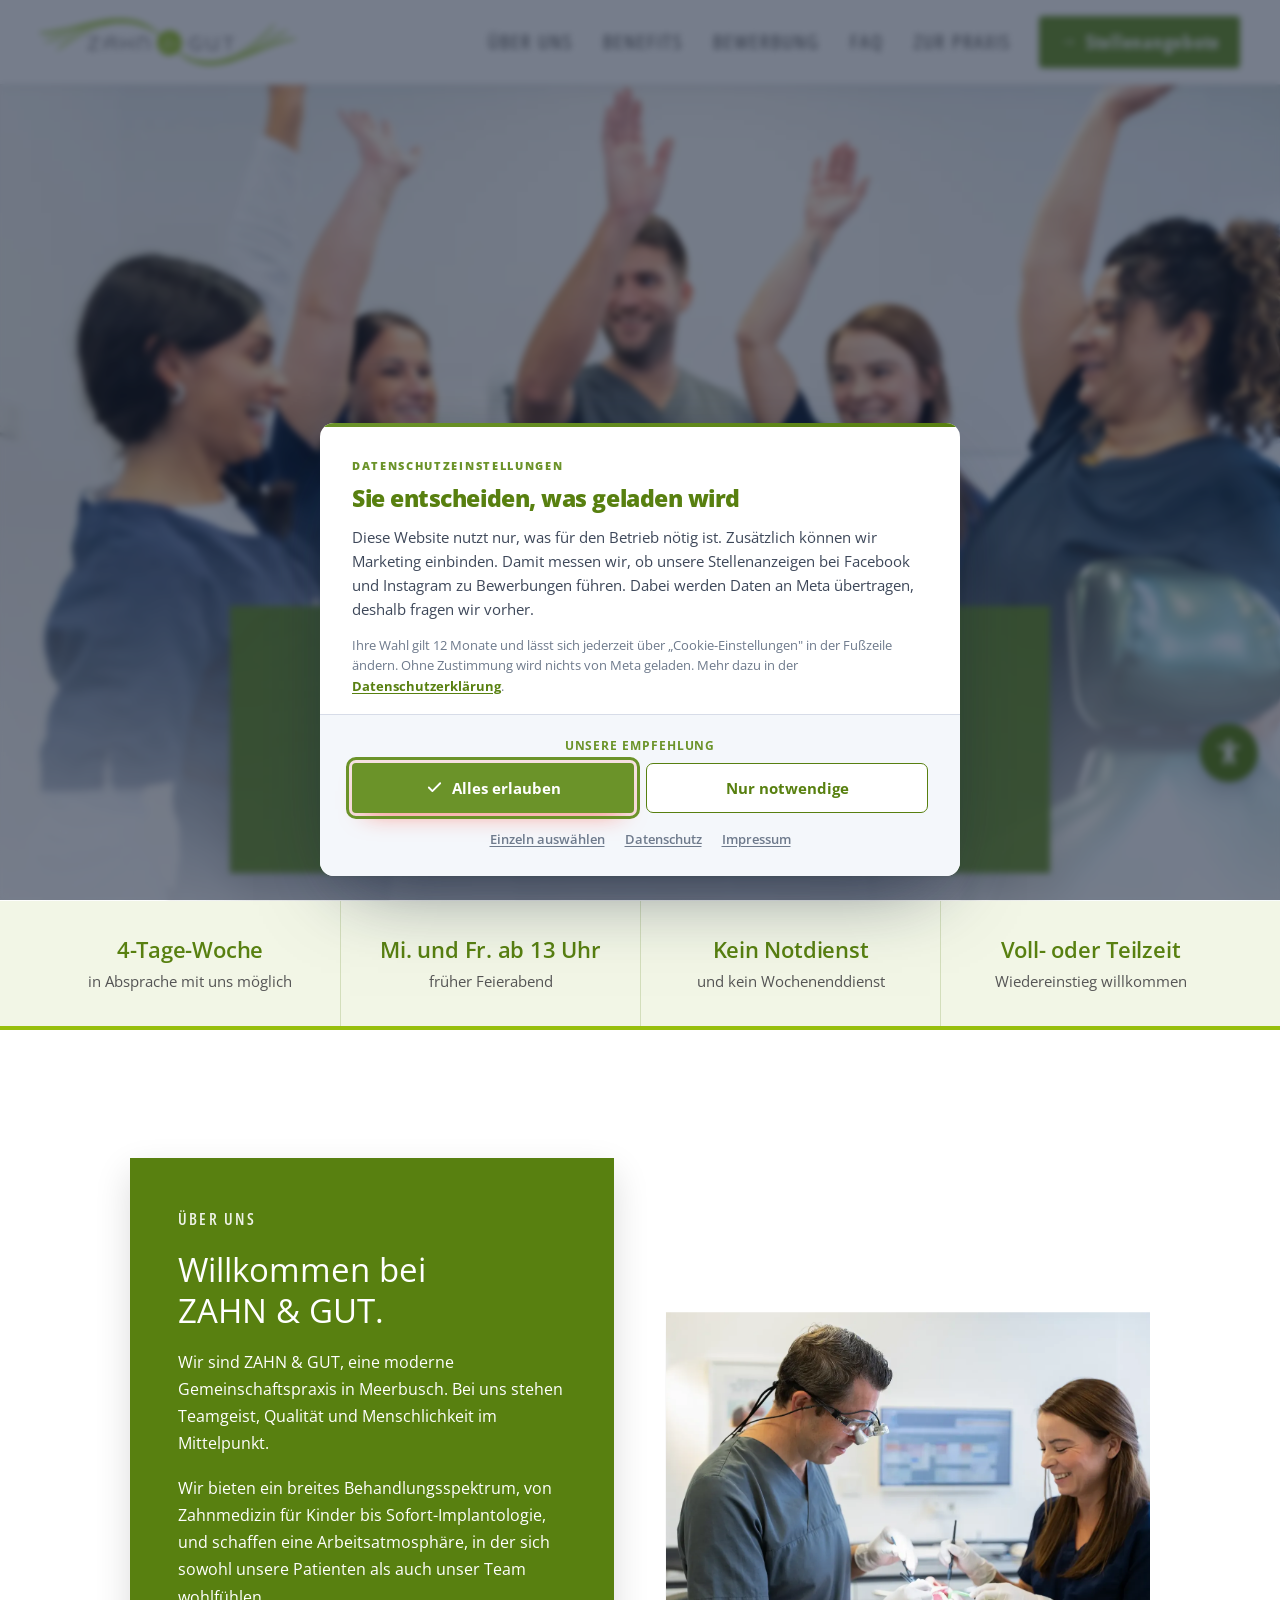
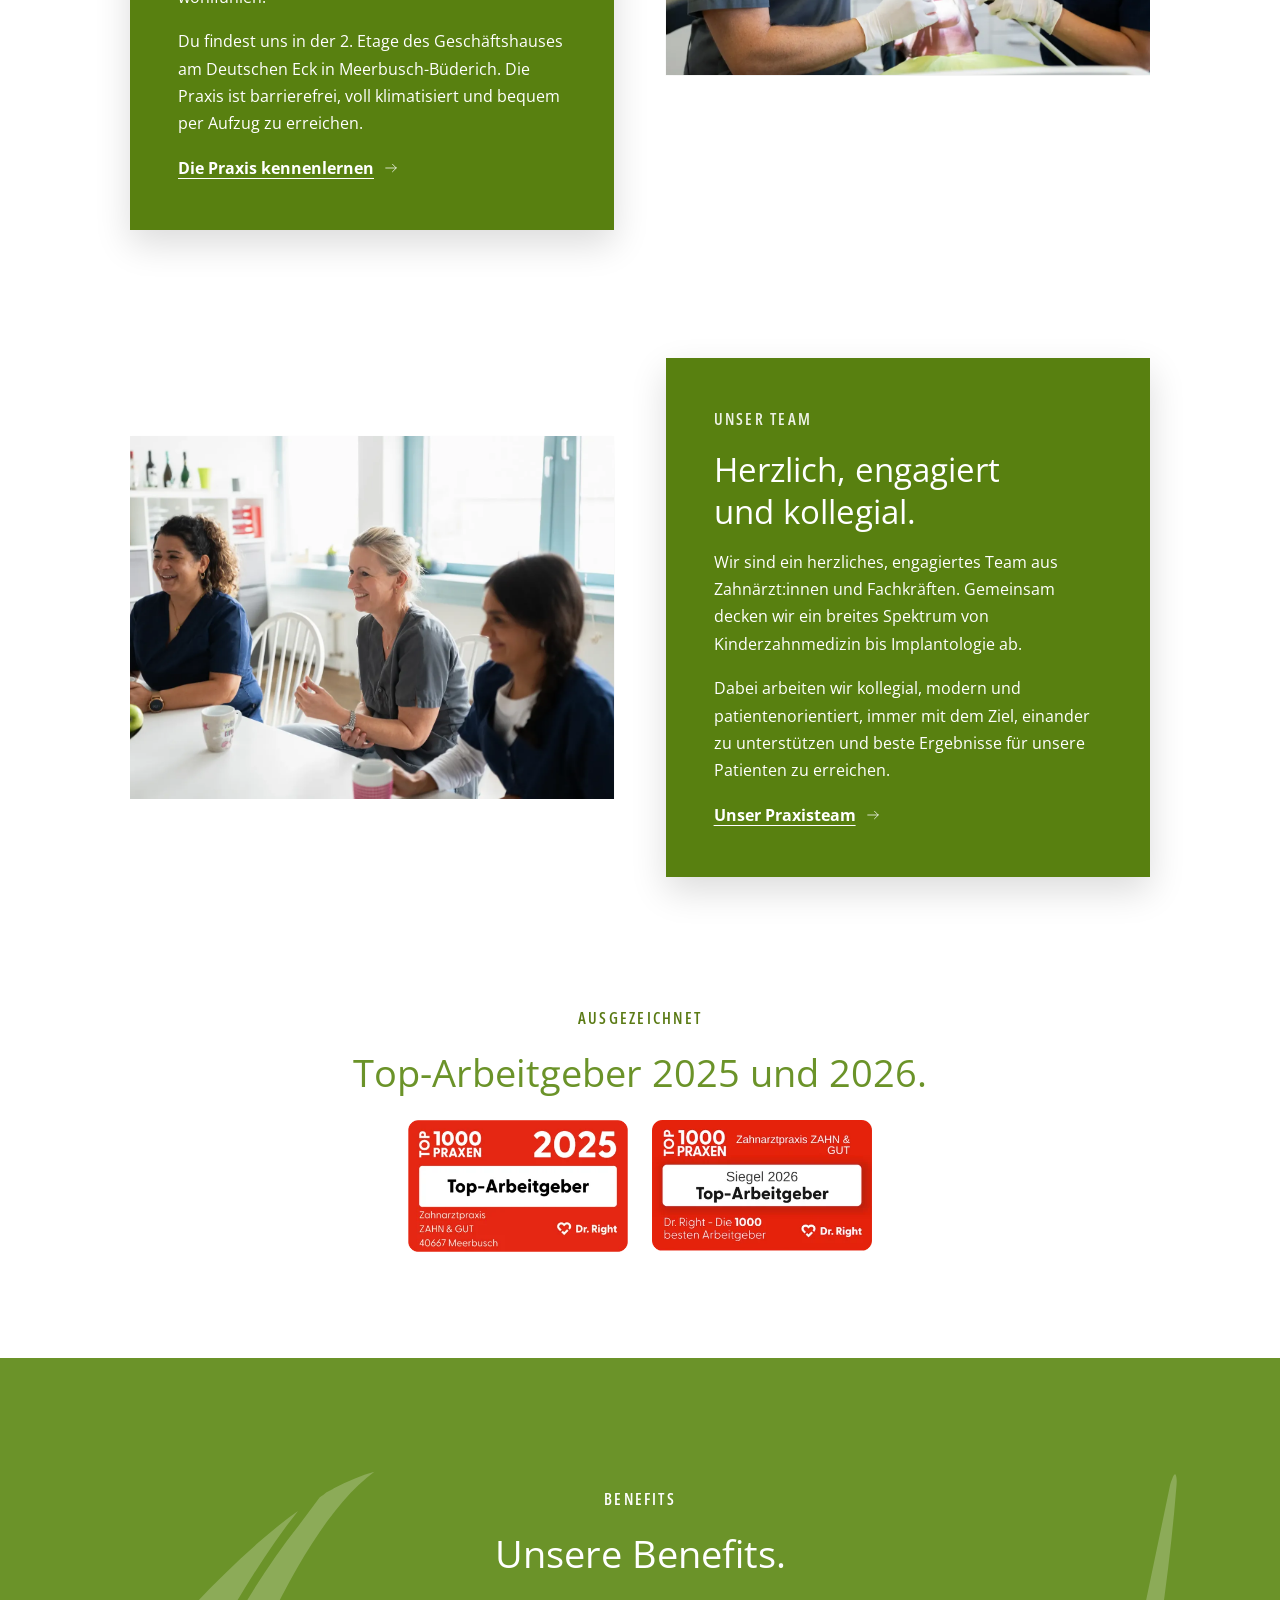
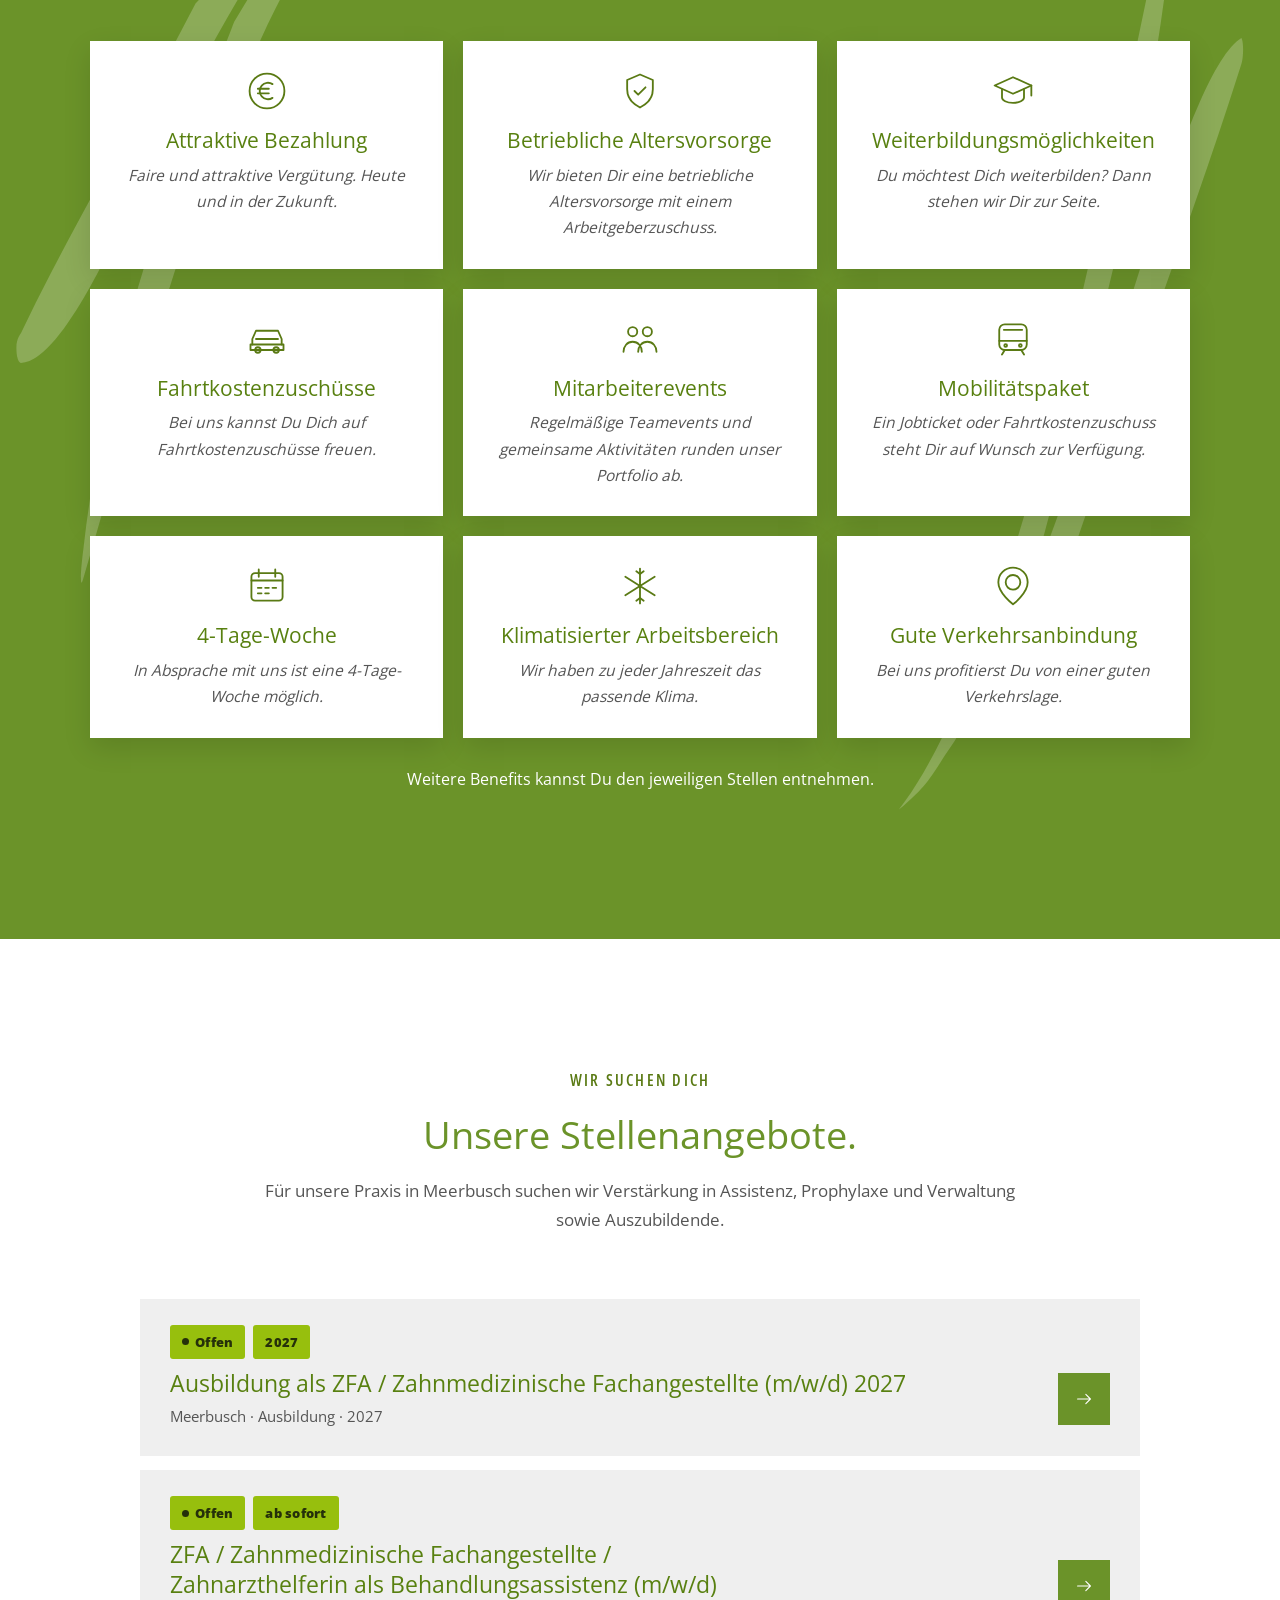
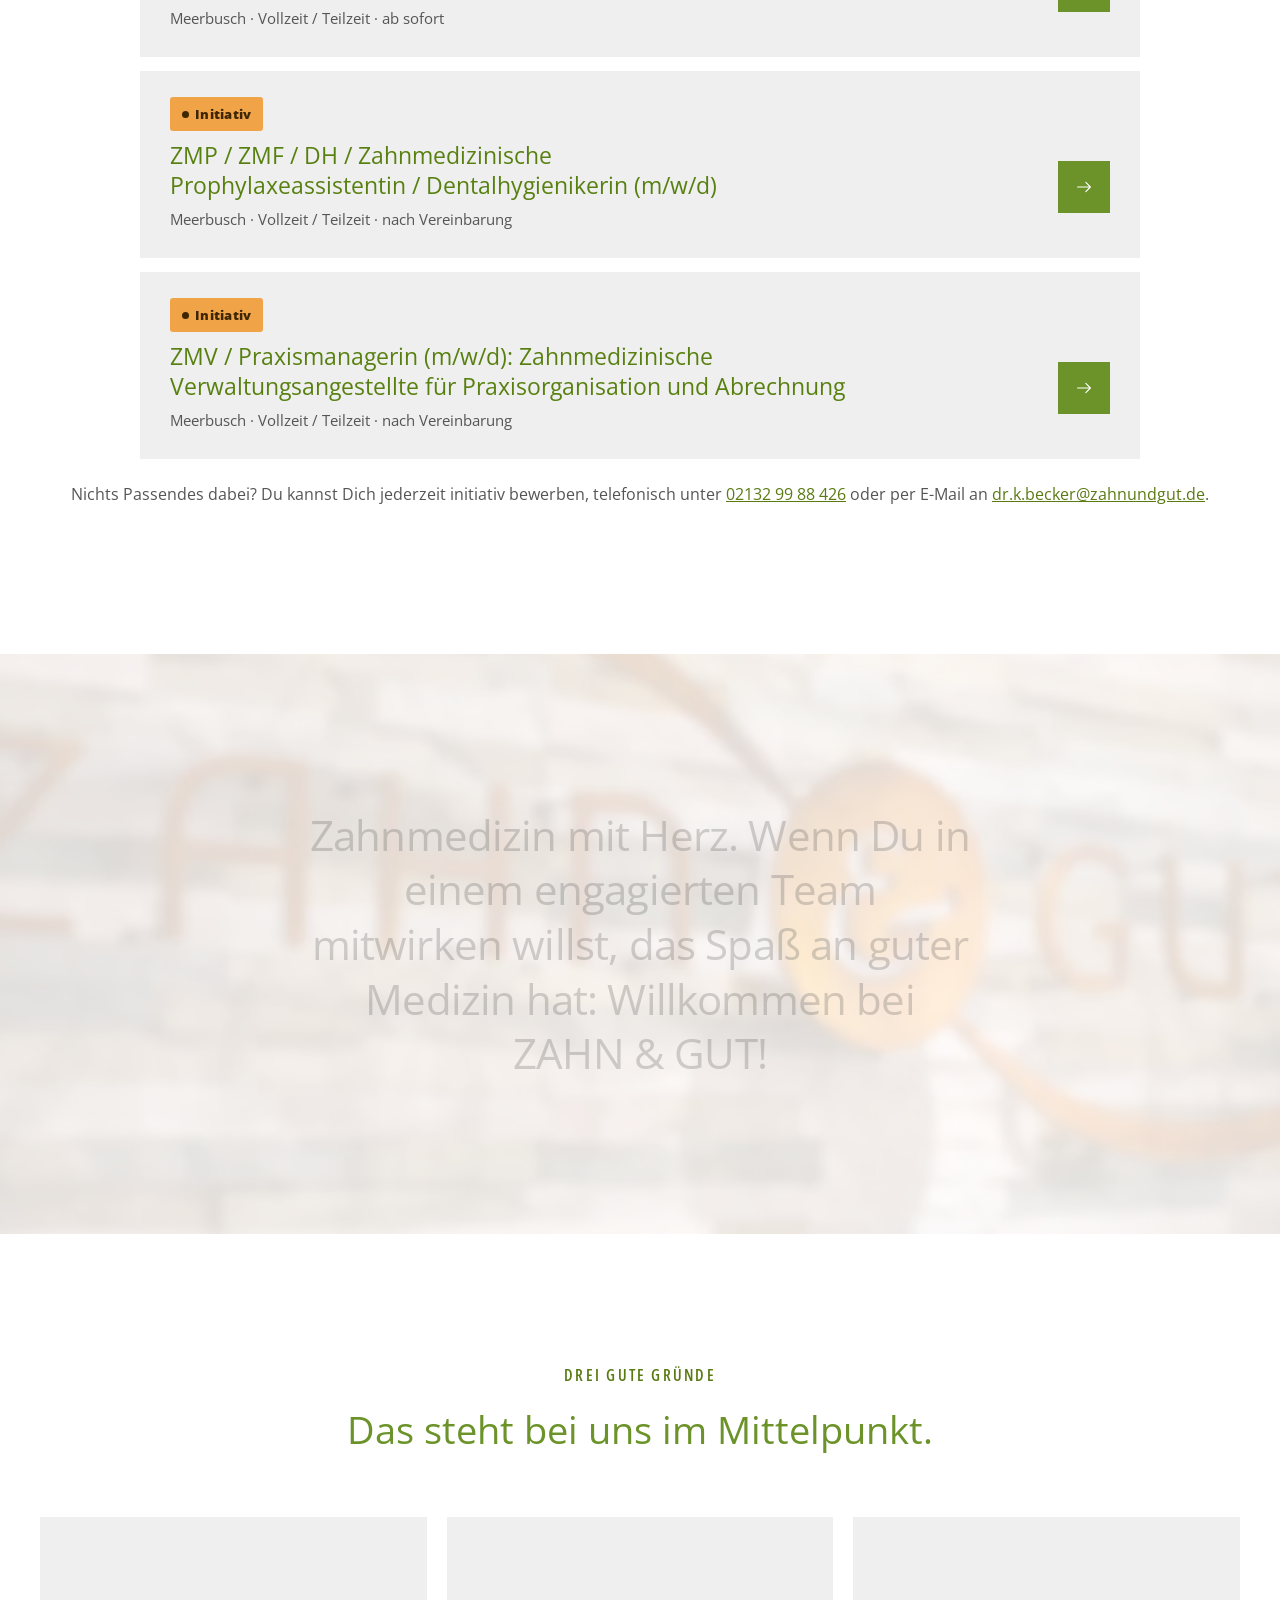
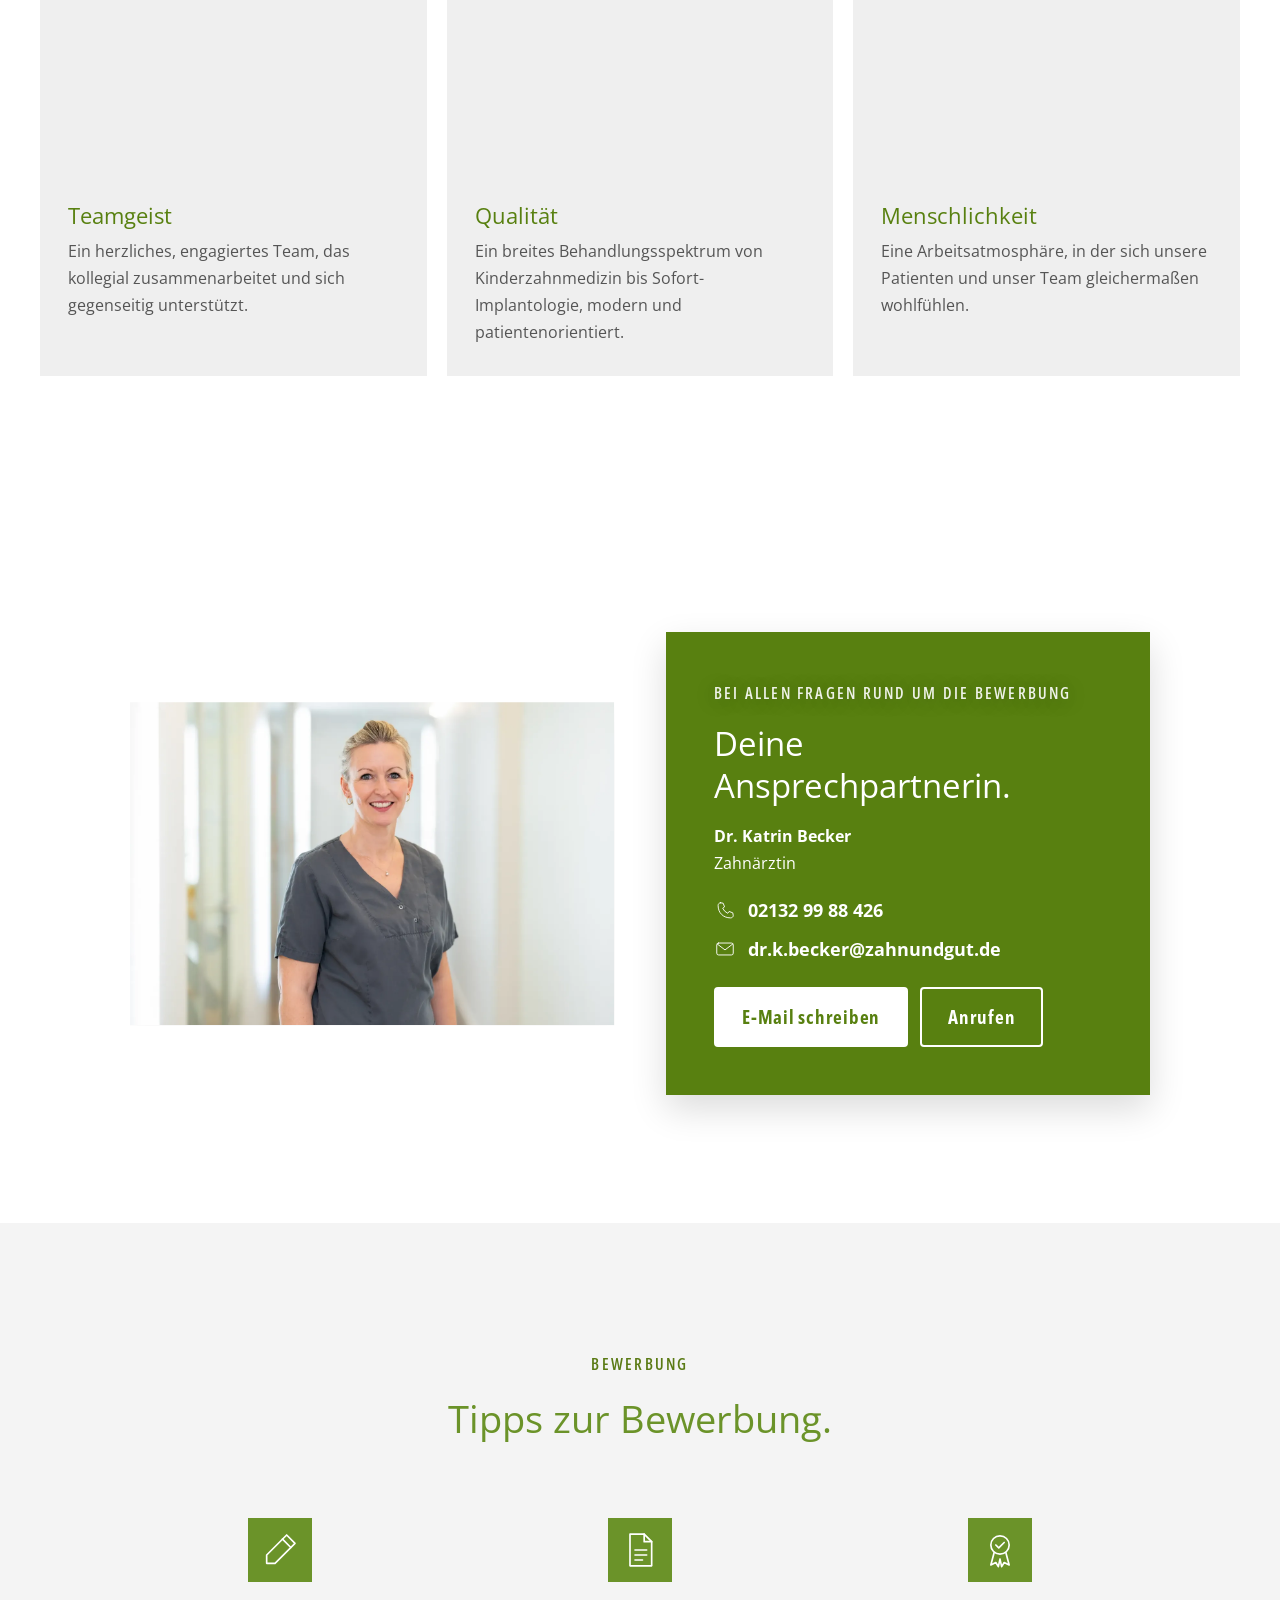
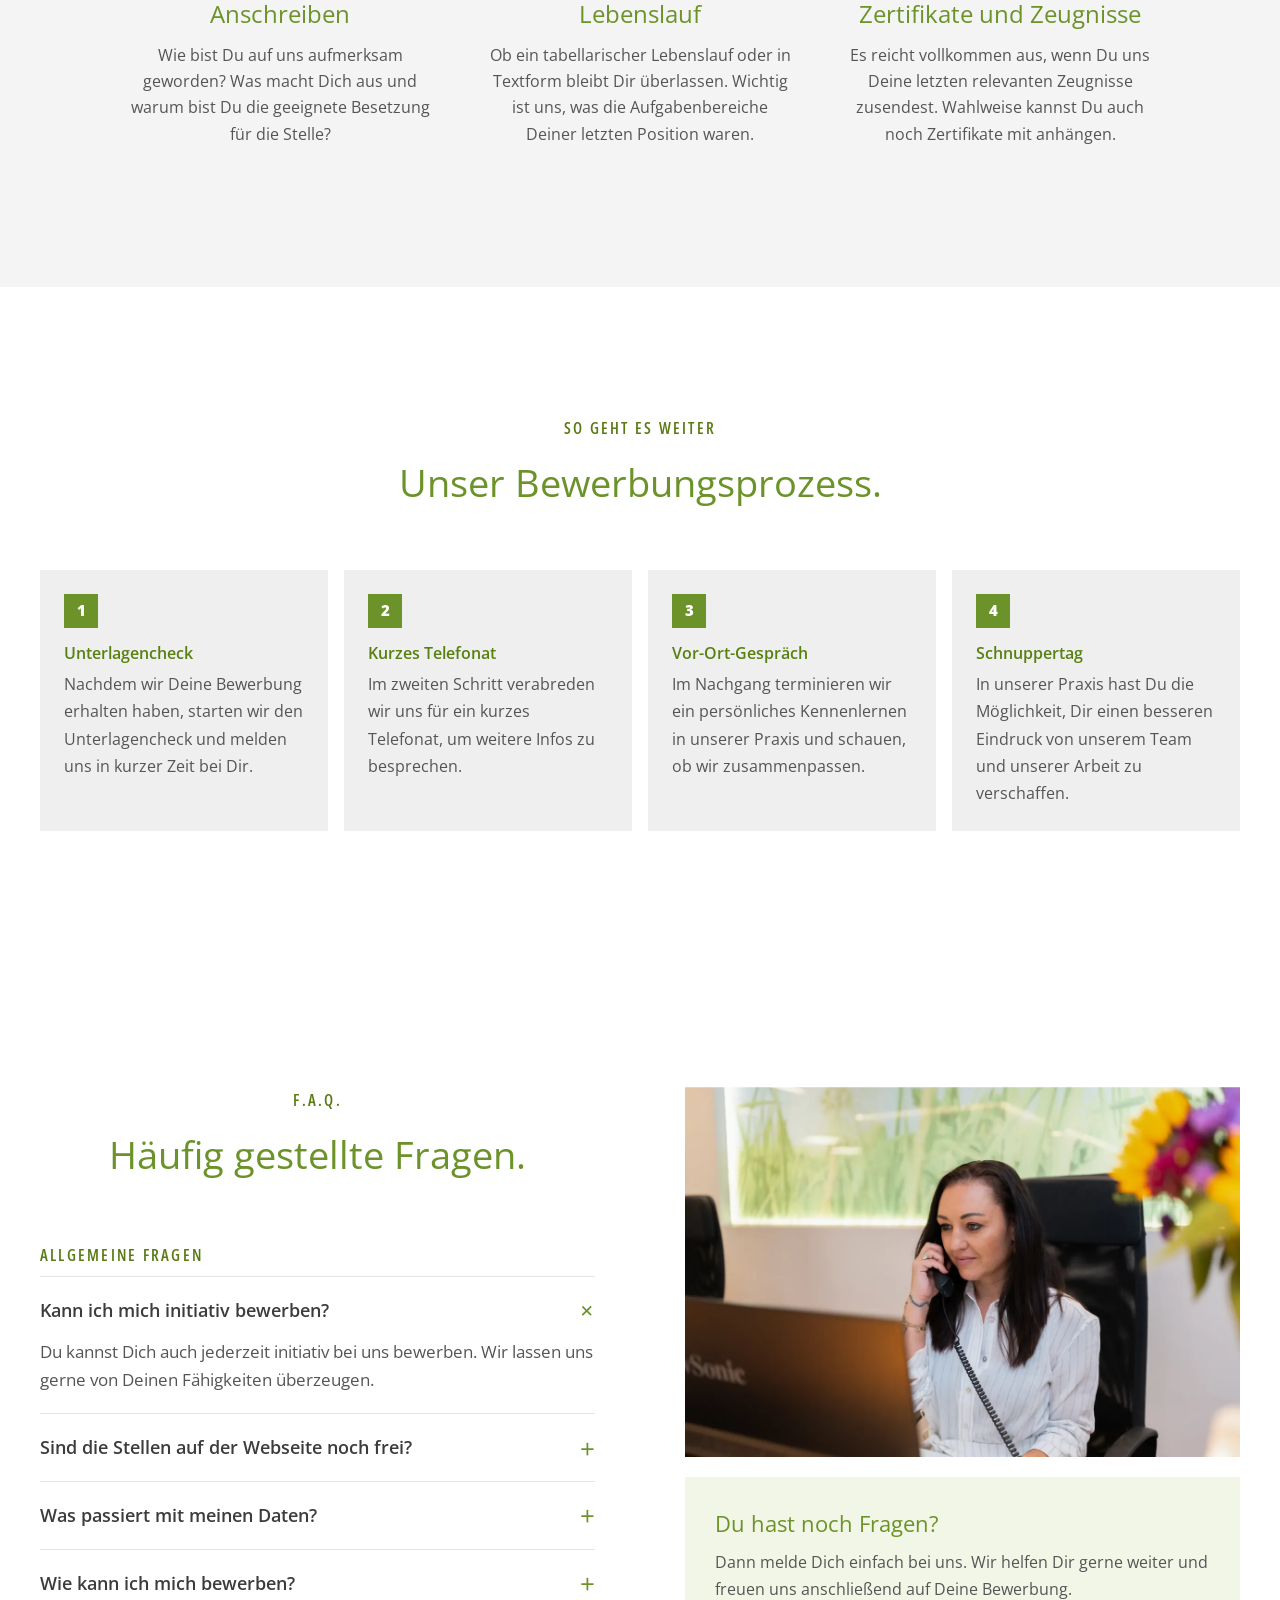
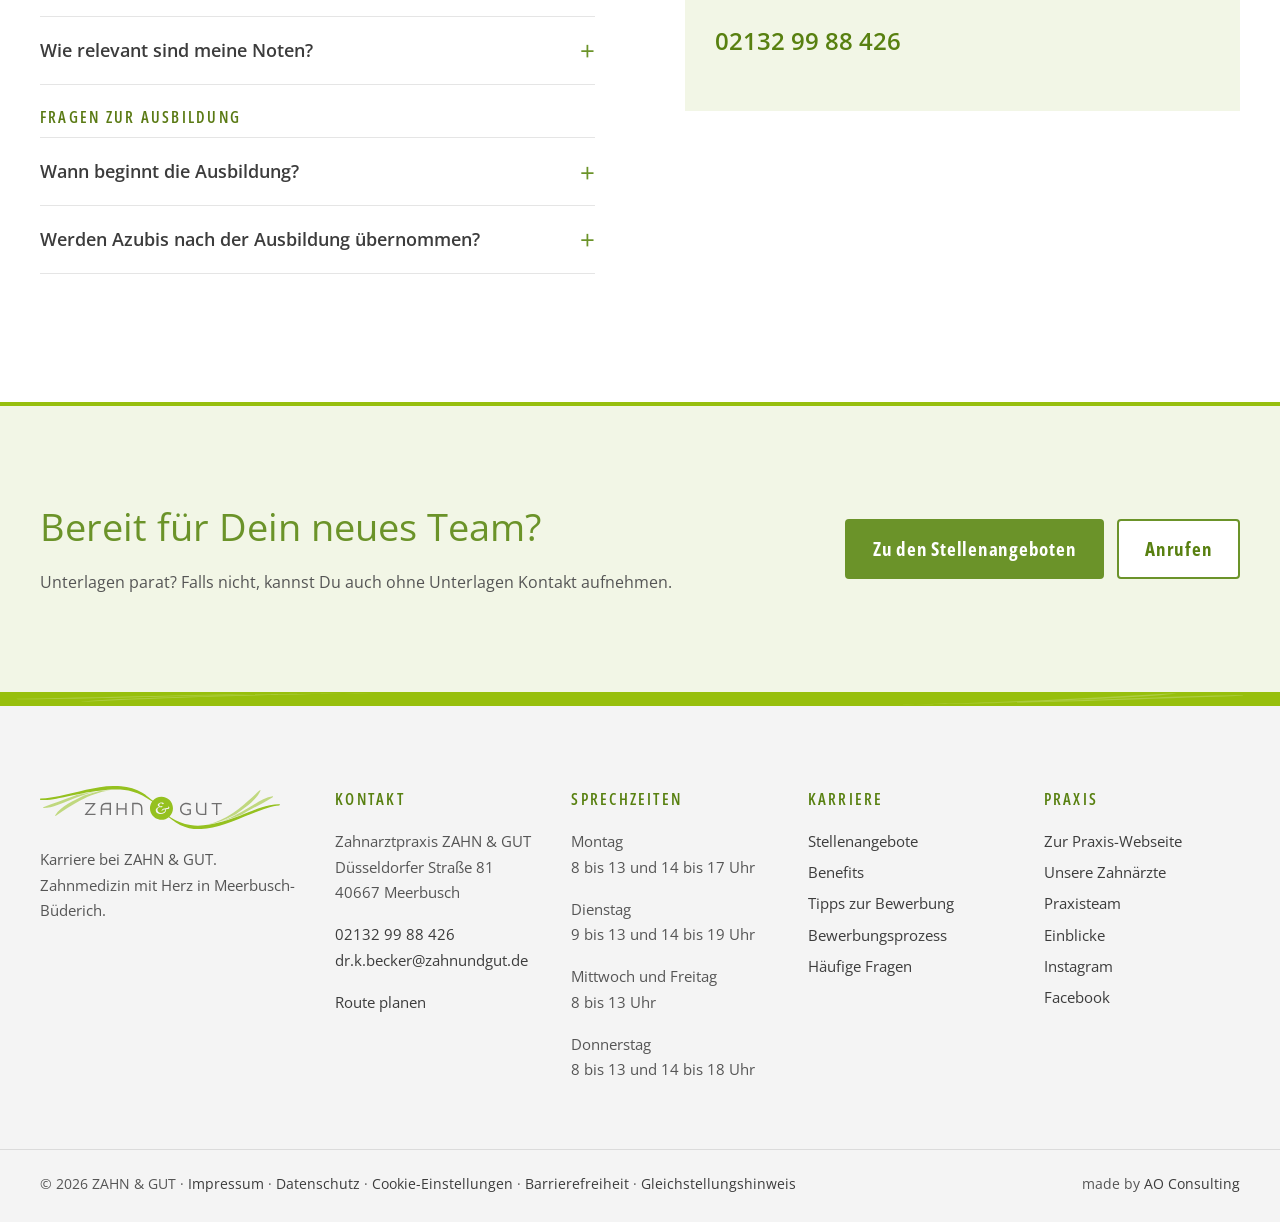
==== website/index.html @ a2c80bc1 "Gestaltung näher an die CI: Mischung aus alter Karriereseite und zahnundgut.de Auf Wunsch von Awan (" ====
<!doctype html>
<html lang="de">
<head>
<meta charset="utf-8">
<meta name="viewport" content="width=device-width, initial-scale=1">
<title>ZFA, ZMP, ZMF, DH &amp; Azubi Jobs in Meerbusch | ZAHN &amp; GUT</title>
<meta name="description" content="Karriere bei ZAHN &amp; GUT in Meerbusch: Jobs für ZFA, ZMP, ZMF, DH, ZMV und Ausbildung. 4-Tage-Woche möglich, kein Notdienst, herzliches Team. Jetzt bewerben.">
<meta name="robots" content="index, follow">
<link rel="canonical" href="https://karriere-zahnundgut.de/">
<meta property="og:type" content="website">
<meta property="og:locale" content="de_DE">
<meta property="og:site_name" content="Karriere bei ZAHN &amp; GUT">
<meta property="og:title" content="ZFA, ZMP, ZMF, DH &amp; Azubi Jobs in Meerbusch | ZAHN &amp; GUT">
<meta property="og:description" content="Zahnmedizin mit Herz. Werde Teil unseres Teams in der Zahnarztpraxis ZAHN &amp; GUT in Meerbusch-Büderich.">
<meta property="og:url" content="https://karriere-zahnundgut.de/">
<meta property="og:image" content="https://karriere-zahnundgut.de/assets/img/og-bild.jpg">
<meta name="twitter:card" content="summary_large_image">
<meta name="geo.region" content="DE-NW"><meta name="geo.placename" content="Meerbusch">
<meta name="theme-color" content="#2b2f27">
<link rel="icon" href="assets/img/favicon-32.png" type="image/png" sizes="32x32">
<link rel="apple-touch-icon" href="assets/img/apple-touch-icon.png">
<link rel="preload" href="assets/fonts/open-sans-latin-wdth-normal.woff2" as="font" type="font/woff2" crossorigin>
<link rel="preload" as="image" href="assets/img/hero-team.webp" media="(min-width:761px)">
<link rel="stylesheet" href="assets/css/einwilligung.css?v=bdec8e14">
<link rel="stylesheet" href="assets/css/barrierefreiheit.css?v=439c8efa">
<link rel="stylesheet" href="assets/css/stil.css?v=6bf61de2">
<link rel="stylesheet" href="assets/css/karriere.css?v=0291d8ea">
<script type="application/ld+json">
{
  "@context": "https://schema.org",
  "@type": "Dentist",
  "@id": "https://zahnundgut.de/#praxis",
  "name": "Zahnarztpraxis ZAHN & GUT",
  "url": "https://zahnundgut.de/",
  "logo": "https://karriere-zahnundgut.de/assets/img/logo.svg",
  "image": "https://karriere-zahnundgut.de/assets/img/og-bild.jpg",
  "sameAs": ["https://www.instagram.com/zahnarztpraxis_zahnundgut", "https://www.facebook.com/zahnundgut"],
  "telephone": "+49 2132 9988426",
  "email": "hallo@zahnundgut.de",
  "address": {"@type": "PostalAddress", "streetAddress": "Düsseldorfer Straße 81", "postalCode": "40667", "addressLocality": "Meerbusch", "addressRegion": "Nordrhein-Westfalen", "addressCountry": "DE"},
  "contactPoint": {"@type": "ContactPoint", "contactType": "recruiting", "telephone": "+49 2132 9988426", "email": "dr.k.becker@zahnundgut.de", "availableLanguage": "de"}
}
</script>
<script type="application/ld+json">
{
  "@context": "https://schema.org",
  "@type": "WebSite",
  "name": "Karriere bei ZAHN & GUT",
  "url": "https://karriere-zahnundgut.de/",
  "inLanguage": "de-DE",
  "publisher": {"@id": "https://zahnundgut.de/#praxis"}
}
</script>
<script type="application/ld+json">
{
 "@context": "https://schema.org",
 "@type": "FAQPage",
 "mainEntity": [
  {"@type": "Question", "name": "Kann ich mich initiativ bewerben?", "acceptedAnswer": {"@type": "Answer", "text": "Du kannst Dich auch jederzeit initiativ bei uns bewerben. Wir lassen uns gerne von Deinen Fähigkeiten überzeugen."}},
  {"@type": "Question", "name": "Sind die Stellen auf der Webseite noch frei?", "acceptedAnswer": {"@type": "Answer", "text": "Unsere Webseite ist immer auf dem neusten Stand, daher sind alle ausgeschriebenen Stellen aktuell."}},
  {"@type": "Question", "name": "Was passiert mit meinen Daten?", "acceptedAnswer": {"@type": "Answer", "text": "Die Daten werden bei uns nur hausintern verarbeitet und nicht an Dritte weitergegeben. Gerne können wir diese auf Wunsch löschen oder für spätere Verfahren berücksichtigen."}},
  {"@type": "Question", "name": "Wie kann ich mich bewerben?", "acceptedAnswer": {"@type": "Answer", "text": "In der jeweiligen Stellenanzeige findest Du ein Bewerbungsformular. Alternativ auch via E-Mail oder über den Postweg."}},
  {"@type": "Question", "name": "Wie relevant sind meine Noten?", "acceptedAnswer": {"@type": "Answer", "text": "Grundsätzlich legen wir keinen großen Wert auf Noten, viel wichtiger ist uns die Person hinter der Bewerbung."}},
  {"@type": "Question", "name": "Wann beginnt die Ausbildung?", "acceptedAnswer": {"@type": "Answer", "text": "Der Startzeitpunkt der Ausbildung ist in der Stellenausschreibung festgehalten. Sollte er sich ändern, passen wir ihn entsprechend an."}},
  {"@type": "Question", "name": "Werden Azubis nach der Ausbildung übernommen?", "acceptedAnswer": {"@type": "Answer", "text": "Wir schätzen engagierte und motivierte Teamkollegen sehr, daher ist eine Übernahme möglich."}}
 ]
}
</script>
</head>
<body class="startseite">
<a class="skip" href="#inhalt">Zum Inhalt springen</a>

<header class="kopf">
  <div class="wrap kopf-zeile">
    <a class="logo" href="index.html" aria-label="ZAHN &amp; GUT Karriere, zur Startseite">
      <img class="logo-farbe" src="assets/img/logo.svg" alt="ZAHN &amp; GUT" width="567" height="102">
      <img class="logo-weiss" src="assets/img/logo-weiss.svg" alt="" width="567" height="102">
    </a>
    <nav class="hauptnavi" id="navi" aria-label="Hauptnavigation">
      <a href="index.html#ueber-uns">Über uns</a>
      <a href="index.html#benefits">Benefits</a>
      <a href="index.html#tipps">Bewerbung</a>
      <a href="index.html#faq">FAQ</a>
      <a href="https://zahnundgut.de/" rel="noopener" target="_blank">Zur Praxis</a>
    </nav>
    <a class="knopf knopf-klein kopf-knopf" href="index.html#stellen"><svg class="ikon-klein" viewBox="0 0 48 48" fill="none" stroke="currentColor" stroke-width="2" stroke-linecap="round" stroke-linejoin="round" aria-hidden="true"><path d="M10 24h28M28 14l10 10-10 10"/></svg><span>Stellenangebote</span></a>
    <button class="navi-schalter" aria-expanded="false" aria-controls="navi" aria-label="Menü öffnen"><span></span><span></span><span></span></button>
  </div>
</header>

<main id="inhalt">

<section class="hero hero-karriere" aria-labelledby="hero-titel">
  <div class="hero-foto">
    <picture>
      <source media="(max-width:760px)" srcset="assets/img/hero-team-mobil.webp" type="image/webp">
      <source media="(max-width:760px)" srcset="assets/img/hero-team-mobil.jpg">
      <source srcset="assets/img/hero-team.webp" type="image/webp">
      <img src="assets/img/hero-team.jpg" alt="Das Team von ZAHN &amp; GUT klatscht sich gemeinsam ab" width="1980" height="1320" fetchpriority="high">
    </picture>
  </div>
  <div class="hero-schleier"></div>
  <div class="wrap hero-inhalt">
    <div class="hero-box">
      <h1 id="hero-titel">ZFA, ZMP, ZMF, DH &amp; Zahnarzt Jobs in Meerbusch</h1>
      <p class="hero-unterzeile">Zahnmedizin mit Herz. Werde Teil unseres Teams!</p>
      <div class="knoepfe">
        <a class="knopf knopf-hell" href="#stellen">Zu den Stellenangeboten</a>
      </div>
    </div>
  </div>
</section>

<section id="auf-einen-blick" class="fakten-leiste" aria-label="Auf einen Blick">
  <div class="wrap fakten-raster">
    <div><strong>4-Tage-Woche</strong><span>in Absprache mit uns möglich</span></div>
    <div><strong>Mi. und Fr. ab 13 Uhr</strong><span>früher Feierabend</span></div>
    <div><strong>Kein Notdienst</strong><span>und kein Wochenenddienst</span></div>
    <div><strong>Voll- oder Teilzeit</strong><span>Wiedereinstieg willkommen</span></div>
  </div>
</section>

<section id="ueber-uns" class="wrap abschnitt zwei ci-paar">
  <div class="text-spalte">
    <p class="dachzeile">Über uns</p>
    <h2>Willkommen bei ZAHN &amp; GUT.</h2>
    <p>Wir sind ZAHN &amp; GUT, eine moderne Gemeinschaftspraxis in Meerbusch. Bei uns stehen Teamgeist, Qualität und Menschlichkeit im Mittelpunkt.</p>
    <p>Wir bieten ein breites Behandlungsspektrum, von Zahnmedizin für Kinder bis Sofort-Implantologie, und schaffen eine Arbeitsatmosphäre, in der sich sowohl unsere Patienten als auch unser Team wohlfühlen.</p>
    <p>Du findest uns in der 2. Etage des Geschäftshauses am Deutschen Eck in Meerbusch-Büderich. Die Praxis ist barrierefrei, voll klimatisiert und bequem per Aufzug zu erreichen.</p>
    <a class="mehr" href="https://zahnundgut.de/zahn-und-gut--praxis--zahnarztpraxis.html" rel="noopener" target="_blank">Die Praxis kennenlernen <svg class="ikon-pfeil" viewBox="0 0 48 48" fill="none" stroke="currentColor" stroke-width="2" stroke-linecap="round" stroke-linejoin="round" aria-hidden="true"><path d="M10 24h28M28 14l10 10-10 10"/></svg></a>
  </div>
  <figure class="bild-quer"><picture><source srcset="assets/img/ueber-uns.webp" type="image/webp"><img src="assets/img/ueber-uns.jpg" alt="Zahnarzt und Assistentin bei der Arbeit im Behandlungszimmer" width="1500" height="1000" loading="lazy" decoding="async"></picture></figure>
</section>

<section id="team" class="wrap abschnitt zwei umgekehrt ci-paar">
  <div class="text-spalte">
    <p class="dachzeile">Unser Team</p>
    <h2>Herzlich, engagiert und kollegial.</h2>
    <p>Wir sind ein herzliches, engagiertes Team aus Zahnärzt:innen und Fachkräften. Gemeinsam decken wir ein breites Spektrum von Kinderzahnmedizin bis Implantologie ab.</p>
    <p>Dabei arbeiten wir kollegial, modern und patientenorientiert, immer mit dem Ziel, einander zu unterstützen und beste Ergebnisse für unsere Patienten zu erreichen.</p>
    <a class="mehr" href="https://zahnundgut.de/zahn-und-gut--praxis--praxisteam.html" rel="noopener" target="_blank">Unser Praxisteam <svg class="ikon-pfeil" viewBox="0 0 48 48" fill="none" stroke="currentColor" stroke-width="2" stroke-linecap="round" stroke-linejoin="round" aria-hidden="true"><path d="M10 24h28M28 14l10 10-10 10"/></svg></a>
  </div>
  <figure class="bild-quer"><picture><source srcset="assets/img/team.webp" type="image/webp"><img src="assets/img/team.jpg" alt="Das Team sitzt im Pausenraum, unterhält sich lächelnd und trinkt Kaffee" width="1500" height="1000" loading="lazy" decoding="async"></picture></figure>
</section>

<section class="wrap siegel-band" aria-label="Auszeichnungen">
  <p class="dachzeile">Ausgezeichnet</p>
  <h2>Top-Arbeitgeber 2025 und 2026.</h2>
  <div class="siegel-reihe">
    <picture><source srcset="assets/img/siegel-top-arbeitgeber-2025.webp" type="image/webp"><img src="assets/img/siegel-top-arbeitgeber-2025.png" alt="Siegel Top 1000 Praxen 2025: Top-Arbeitgeber, Zahnarztpraxis ZAHN &amp; GUT, Dr. Right" width="400" height="240" loading="lazy"></picture>
    <picture><source srcset="assets/img/siegel-top-arbeitgeber-2026.webp" type="image/webp"><img src="assets/img/siegel-top-arbeitgeber-2026.png" alt="Siegel Top 1000 Praxen 2026: Top-Arbeitgeber, Zahnarztpraxis ZAHN &amp; GUT, Dr. Right" width="400" height="258" loading="lazy"></picture>
  </div>
</section>

<section id="benefits" class="abschnitt benefits-gruen">
  <div class="wrap">
    <div class="abschnitt-kopf">
      <p class="dachzeile">Benefits</p>
      <h2>Unsere Benefits.</h2>
    </div>
    <div class="benefits-raster">
      <div class="benefit"><img src="assets/img/icons/euro.svg" alt="" width="48" height="48" loading="lazy"><h3>Attraktive Bezahlung</h3><p>Faire und attraktive Vergütung. Heute und in der Zukunft.</p></div>
      <div class="benefit"><img src="assets/img/icons/vorsorge.svg" alt="" width="48" height="48" loading="lazy"><h3>Betriebliche Altersvorsorge</h3><p>Wir bieten Dir eine betriebliche Altersvorsorge mit einem Arbeitgeberzuschuss.</p></div>
      <div class="benefit"><img src="assets/img/icons/weiterbildung.svg" alt="" width="48" height="48" loading="lazy"><h3>Weiterbildungsmöglichkeiten</h3><p>Du möchtest Dich weiterbilden? Dann stehen wir Dir zur Seite.</p></div>
      <div class="benefit"><img src="assets/img/icons/auto.svg" alt="" width="48" height="48" loading="lazy"><h3>Fahrtkostenzuschüsse</h3><p>Bei uns kannst Du Dich auf Fahrtkostenzuschüsse freuen.</p></div>
      <div class="benefit"><img src="assets/img/icons/team.svg" alt="" width="48" height="48" loading="lazy"><h3>Mitarbeiterevents</h3><p>Regelmäßige Teamevents und gemeinsame Aktivitäten runden unser Portfolio ab.</p></div>
      <div class="benefit"><img src="assets/img/icons/bahn.svg" alt="" width="48" height="48" loading="lazy"><h3>Mobilitätspaket</h3><p>Ein Jobticket oder Fahrtkostenzuschuss steht Dir auf Wunsch zur Verfügung.</p></div>
      <div class="benefit"><img src="assets/img/icons/kalender.svg" alt="" width="48" height="48" loading="lazy"><h3>4-Tage-Woche</h3><p>In Absprache mit uns ist eine 4-Tage-Woche möglich.</p></div>
      <div class="benefit"><img src="assets/img/icons/klima.svg" alt="" width="48" height="48" loading="lazy"><h3>Klimatisierter Arbeitsbereich</h3><p>Wir haben zu jeder Jahreszeit das passende Klima.</p></div>
      <div class="benefit"><img src="assets/img/icons/lage.svg" alt="" width="48" height="48" loading="lazy"><h3>Gute Verkehrsanbindung</h3><p>Bei uns profitierst Du von einer guten Verkehrslage.</p></div>
    </div>
    <p class="benefits-fuss">Weitere Benefits kannst Du den jeweiligen Stellen entnehmen.</p>
  </div>
</section>

<section id="stellen" class="abschnitt flaeche">
  <div class="wrap">
    <div class="abschnitt-kopf">
      <p class="dachzeile">Wir suchen Dich</p>
      <h2>Unsere Stellenangebote.</h2>
      <p>Für unsere Praxis in Meerbusch suchen wir Verstärkung in Assistenz, Prophylaxe und Verwaltung sowie Auszubildende.</p>
    </div>
    <div class="stellen-liste">
<!-- STELLEN:ANFANG -->
<!-- generiert von scripts/bauen.py – Änderungen in stellen/*.json -->
<a class="stelle-zeile zustand-aktiv" href="stellen/ausbildung-zfa-meerbusch.html">
  <div class="marken"><span class="marke marke-gruen">Offen</span><span class="marke marke-gruen">2027</span></div>
  <div>
    <h3>Ausbildung als ZFA / Zahnmedizinische Fachangestellte (m/w/d) 2027</h3>
    <p class="meta">Meerbusch · Ausbildung · 2027</p>
  </div>
  <span class="pfeil" aria-hidden="true"><svg viewBox="0 0 48 48" fill="none" stroke="currentColor" stroke-width="2.4" stroke-linecap="round" stroke-linejoin="round"><path d="M10 24h28M28 14l10 10-10 10"/></svg></span>
</a>

<a class="stelle-zeile zustand-aktiv" href="stellen/zfa-behandlungsassistenz-meerbusch.html">
  <div class="marken"><span class="marke marke-gruen">Offen</span><span class="marke marke-gruen">ab sofort</span></div>
  <div>
    <h3>ZFA / Zahnmedizinische Fachangestellte / Zahnarzthelferin als Behandlungsassistenz (m/w/d)</h3>
    <p class="meta">Meerbusch · Vollzeit / Teilzeit · ab sofort</p>
  </div>
  <span class="pfeil" aria-hidden="true"><svg viewBox="0 0 48 48" fill="none" stroke="currentColor" stroke-width="2.4" stroke-linecap="round" stroke-linejoin="round"><path d="M10 24h28M28 14l10 10-10 10"/></svg></span>
</a>

<a class="stelle-zeile zustand-initiativ" href="stellen/zmp-zmf-dh-prophylaxe-meerbusch.html">
  <div class="marken"><span class="marke marke-orange">Initiativ</span></div>
  <div>
    <h3>ZMP / ZMF / DH / Zahnmedizinische Prophylaxeassistentin / Dentalhygienikerin (m/w/d)</h3>
    <p class="meta">Meerbusch · Vollzeit / Teilzeit · nach Vereinbarung</p>
  </div>
  <span class="pfeil" aria-hidden="true"><svg viewBox="0 0 48 48" fill="none" stroke="currentColor" stroke-width="2.4" stroke-linecap="round" stroke-linejoin="round"><path d="M10 24h28M28 14l10 10-10 10"/></svg></span>
</a>

<a class="stelle-zeile zustand-initiativ" href="stellen/zmv-praxismanagerin-meerbusch.html">
  <div class="marken"><span class="marke marke-orange">Initiativ</span></div>
  <div>
    <h3>ZMV / Praxismanagerin (m/w/d): Zahnmedizinische Verwaltungsangestellte für Praxisorganisation und Abrechnung</h3>
    <p class="meta">Meerbusch · Vollzeit / Teilzeit · nach Vereinbarung</p>
  </div>
  <span class="pfeil" aria-hidden="true"><svg viewBox="0 0 48 48" fill="none" stroke="currentColor" stroke-width="2.4" stroke-linecap="round" stroke-linejoin="round"><path d="M10 24h28M28 14l10 10-10 10"/></svg></span>
</a>

<script type="application/ld+json">{"@context": "https://schema.org", "@type": "ItemList", "itemListElement": [{"@type": "ListItem", "position": 1, "url": "https://karriere-zahnundgut.de/stellen/ausbildung-zfa-meerbusch.html"}, {"@type": "ListItem", "position": 2, "url": "https://karriere-zahnundgut.de/stellen/zfa-behandlungsassistenz-meerbusch.html"}, {"@type": "ListItem", "position": 3, "url": "https://karriere-zahnundgut.de/stellen/zmp-zmf-dh-prophylaxe-meerbusch.html"}, {"@type": "ListItem", "position": 4, "url": "https://karriere-zahnundgut.de/stellen/zmv-praxismanagerin-meerbusch.html"}]}</script>
<!-- STELLEN:ENDE -->
    </div>
    <p class="stellen-hinweis">Nichts Passendes dabei? Du kannst Dich jederzeit initiativ bewerben, telefonisch unter <a href="tel:+4921329988426">02132 99 88 426</a> oder per E-Mail an <a href="mailto:dr.k.becker@zahnundgut.de">dr.k.becker@zahnundgut.de</a>.</p>
  </div>
</section>

<section class="aussage aussage-bild" aria-label="Unser Leitsatz">
  <div class="aussage-hg" data-parallax><picture><source srcset="assets/img/wand-logo.webp" type="image/webp"><img src="assets/img/wand-logo.jpg" alt="" width="1024" height="768" loading="lazy" decoding="async"></picture></div>
  <div class="wrap"><p class="aussage-text" data-woerter>Zahnmedizin mit Herz. Wenn Du in einem engagierten Team mitwirken willst, das Spaß an guter Medizin hat: Willkommen bei ZAHN&nbsp;&amp;&nbsp;GUT!</p></div>
</section>

<section id="gruende" class="wrap abschnitt">
  <div class="abschnitt-kopf">
    <p class="dachzeile">Drei gute Gründe</p>
    <h2>Das steht bei uns im Mittelpunkt.</h2>
  </div>
  <div class="gruende-raster">
    <article class="grund"><picture><source srcset="assets/img/gruende-teamgeist.webp" type="image/webp"><img src="assets/img/gruende-teamgeist.jpg" alt="Zwei Kolleginnen klatschen sich im Behandlungszimmer ab" width="1200" height="800" loading="lazy" decoding="async"></picture><div class="grund-text"><h3>Teamgeist</h3><p>Ein herzliches, engagiertes Team, das kollegial zusammenarbeitet und sich gegenseitig unterstützt.</p></div></article>
    <article class="grund"><picture><source srcset="assets/img/gruende-qualitaet.webp" type="image/webp"><img src="assets/img/gruende-qualitaet.jpg" alt="Eine behandschuhte Hand greift nach einem zahnärztlichen Instrument" width="1200" height="800" loading="lazy" decoding="async"></picture><div class="grund-text"><h3>Qualität</h3><p>Ein breites Behandlungsspektrum von Kinderzahnmedizin bis Sofort-Implantologie, modern und patientenorientiert.</p></div></article>
    <article class="grund"><picture><source srcset="assets/img/gruende-menschlichkeit.webp" type="image/webp"><img src="assets/img/gruende-menschlichkeit.jpg" alt="Zahnarzt überreicht einer Kollegin einen Blumenstrauß, beide lächeln" width="1200" height="800" loading="lazy" decoding="async"></picture><div class="grund-text"><h3>Menschlichkeit</h3><p>Eine Arbeitsatmosphäre, in der sich unsere Patienten und unser Team gleichermaßen wohlfühlen.</p></div></article>
  </div>
</section>

<section id="kontakt" class="abschnitt">
  <div class="wrap zwei ci-paar ansprech-paar">
    <figure class="bild-quer"><picture><source srcset="assets/img/ansprechpartner-quer.webp" type="image/webp"><img src="assets/img/ansprechpartner-quer.jpg" alt="Dr. Katrin Becker, Zahnärztin bei ZAHN &amp; GUT" width="1500" height="1000" loading="lazy" decoding="async"></picture></figure>
    <div class="text-spalte">
      <p class="dachzeile dachzeile-hell">Bei allen Fragen rund um die Bewerbung</p>
      <h2>Deine Ansprechpartnerin.</h2>
      <p><strong>Dr. Katrin Becker</strong><br>Zahnärztin</p>
      <ul class="kontakt-zeilen">
        <li><svg class="ikon-klein" viewBox="0 0 48 48" fill="none" stroke="currentColor" stroke-width="2" stroke-linecap="round" stroke-linejoin="round" aria-hidden="true"><path d="M14 6l6 1 3 8-4 3a22 22 0 0 0 11 11l3-4 8 3 1 6c0 3-3 5-6 5C20 39 9 28 9 12c0-3 2-6 5-6z"/></svg><a href="tel:+4921329988426">02132 99 88 426</a></li>
        <li><svg class="ikon-klein" viewBox="0 0 48 48" fill="none" stroke="currentColor" stroke-width="2" stroke-linecap="round" stroke-linejoin="round" aria-hidden="true"><rect x="6" y="11" width="36" height="26" rx="4"/><path d="M7 13l17 13 17-13"/></svg><a href="mailto:dr.k.becker@zahnundgut.de">dr.k.becker@zahnundgut.de</a></li>
      </ul>
      <div class="knoepfe">
        <a class="knopf knopf-hell" href="mailto:dr.k.becker@zahnundgut.de?subject=Bewerbung">E-Mail schreiben</a>
        <a class="knopf knopf-rand-hell" href="tel:+4921329988426">Anrufen</a>
      </div>
    </div>
  </div>
</section>

<section id="tipps" class="wrap abschnitt">
  <div class="abschnitt-kopf">
    <p class="dachzeile">Bewerbung</p>
    <h2>Tipps zur Bewerbung.</h2>
  </div>
  <div class="tipps-raster tipps-drei">
    <div class="kachel"><img src="assets/img/icons/stift-weiss.svg" alt="" width="48" height="48" loading="lazy"><h3>Anschreiben</h3><p>Wie bist Du auf uns aufmerksam geworden? Was macht Dich aus und warum bist Du die geeignete Besetzung für die Stelle?</p></div>
    <div class="kachel"><img src="assets/img/icons/dokument-weiss.svg" alt="" width="48" height="48" loading="lazy"><h3>Lebenslauf</h3><p>Ob ein tabellarischer Lebenslauf oder in Textform bleibt Dir überlassen. Wichtig ist uns, was die Aufgabenbereiche Deiner letzten Position waren.</p></div>
    <div class="kachel"><img src="assets/img/icons/zeugnis-weiss.svg" alt="" width="48" height="48" loading="lazy"><h3>Zertifikate und Zeugnisse</h3><p>Es reicht vollkommen aus, wenn Du uns Deine letzten relevanten Zeugnisse zusendest. Wahlweise kannst Du auch noch Zertifikate mit anhängen.</p></div>
  </div>
</section>

<section id="prozess" class="abschnitt flaeche">
  <div class="wrap">
    <div class="abschnitt-kopf">
      <p class="dachzeile">So geht es weiter</p>
      <h2>Unser Bewerbungsprozess.</h2>
    </div>
    <ol class="ablauf ablauf-gross">
      <li><strong>Unterlagencheck</strong><span>Nachdem wir Deine Bewerbung erhalten haben, starten wir den Unterlagencheck und melden uns in kurzer Zeit bei Dir.</span></li>
      <li><strong>Kurzes Telefonat</strong><span>Im zweiten Schritt verabreden wir uns für ein kurzes Telefonat, um weitere Infos zu besprechen.</span></li>
      <li><strong>Vor-Ort-Gespräch</strong><span>Im Nachgang terminieren wir ein persönliches Kennenlernen in unserer Praxis und schauen, ob wir zusammenpassen.</span></li>
      <li><strong>Schnuppertag</strong><span>In unserer Praxis hast Du die Möglichkeit, Dir einen besseren Eindruck von unserem Team und unserer Arbeit zu verschaffen.</span></li>
    </ol>
  </div>
</section>

<section id="faq" class="wrap abschnitt zwei faq-start">
  <div>
    <div class="abschnitt-kopf">
      <p class="dachzeile">F.A.Q.</p>
      <h2>Häufig gestellte Fragen.</h2>
    </div>
    <p class="klein-titel">Allgemeine Fragen</p>
    <div class="faq-liste">
      <details open><summary>Kann ich mich initiativ bewerben?</summary><p>Du kannst Dich auch jederzeit initiativ bei uns bewerben. Wir lassen uns gerne von Deinen Fähigkeiten überzeugen.</p></details>
      <details><summary>Sind die Stellen auf der Webseite noch frei?</summary><p>Unsere Webseite ist immer auf dem neusten Stand, daher sind alle ausgeschriebenen Stellen aktuell.</p></details>
      <details><summary>Was passiert mit meinen Daten?</summary><p>Die Daten werden bei uns nur hausintern verarbeitet und nicht an Dritte weitergegeben. Gerne können wir diese auf Wunsch löschen oder für spätere Verfahren berücksichtigen.</p></details>
      <details><summary>Wie kann ich mich bewerben?</summary><p>In der jeweiligen Stellenanzeige findest Du ein Bewerbungsformular. Alternativ auch via E-Mail oder über den Postweg.</p></details>
      <details><summary>Wie relevant sind meine Noten?</summary><p>Grundsätzlich legen wir keinen großen Wert auf Noten, viel wichtiger ist uns die Person hinter der Bewerbung.</p></details>
    </div>
    <p class="klein-titel">Fragen zur Ausbildung</p>
    <div class="faq-liste">
      <details><summary>Wann beginnt die Ausbildung?</summary><p>Der Startzeitpunkt der Ausbildung ist in der Stellenausschreibung festgehalten. Sollte er sich ändern, passen wir ihn entsprechend an.</p></details>
      <details><summary>Werden Azubis nach der Ausbildung übernommen?</summary><p>Wir schätzen engagierte und motivierte Teamkollegen sehr, daher ist eine Übernahme möglich.</p></details>
    </div>
  </div>
  <aside class="faq-seite" aria-label="Kontakt">
    <figure class="bild-quer"><picture><source srcset="assets/img/faq-empfang.webp" type="image/webp"><img src="assets/img/faq-empfang.jpg" alt="Mitarbeiterin telefoniert lächelnd am Empfang" width="1200" height="800" loading="lazy" decoding="async"></picture></figure>
    <div class="kachel">
      <h3>Du hast noch Fragen?</h3>
      <p>Dann melde Dich einfach bei uns. Wir helfen Dir gerne weiter und freuen uns anschließend auf Deine Bewerbung.</p>
      <p><a class="gross-link" href="tel:+4921329988426">02132 99 88 426</a></p>
    </div>
  </aside>
</section>

<section class="band band-hell">
  <div class="wrap band-zeile">
    <div>
      <h2>Bereit für Dein neues Team?</h2>
      <p>Unterlagen parat? Falls nicht, kannst Du auch ohne Unterlagen Kontakt aufnehmen.</p>
    </div>
    <div class="knoepfe">
      <a class="knopf" href="#stellen">Zu den Stellenangeboten</a>
      <a class="knopf knopf-rand" href="tel:+4921329988426">Anrufen</a>
    </div>
  </div>
</section>

</main>

<footer class="fuss">
  <div class="wrap fuss-raster">
    <div class="fuss-marke">
      <img src="assets/img/logo.svg" alt="ZAHN &amp; GUT" width="567" height="102" loading="lazy">
      <p>Karriere bei ZAHN &amp; GUT. Zahnmedizin mit Herz in Meerbusch-Büderich.</p>
    </div>
    <div>
      <p class="fuss-titel">Kontakt</p>
      <p>Zahnarztpraxis ZAHN&nbsp;&amp;&nbsp;GUT<br>Düsseldorfer Straße 81<br>40667 Meerbusch</p>
      <p><a href="tel:+4921329988426">02132 99 88 426</a><br><a href="mailto:dr.k.becker@zahnundgut.de">dr.k.becker@zahnundgut.de</a></p>
      <p><a href="https://www.google.com/maps/dir/?api=1&amp;destination=D%C3%BCsseldorfer%20Stra%C3%9Fe%2081%2C%2040667%20Meerbusch" rel="noopener" target="_blank">Route planen</a></p>
    </div>
    <div>
      <p class="fuss-titel">Sprechzeiten</p>
      <p>Montag<br>8 bis 13 und 14 bis 17 Uhr</p>
      <p>Dienstag<br>9 bis 13 und 14 bis 19 Uhr</p>
      <p>Mittwoch und Freitag<br>8 bis 13 Uhr</p>
      <p>Donnerstag<br>8 bis 13 und 14 bis 18 Uhr</p>
    </div>
    <div>
      <p class="fuss-titel">Karriere</p>
      <ul class="fuss-liste">
        <li><a href="index.html#stellen">Stellenangebote</a></li>
        <li><a href="index.html#benefits">Benefits</a></li>
        <li><a href="index.html#tipps">Tipps zur Bewerbung</a></li>
        <li><a href="index.html#prozess">Bewerbungsprozess</a></li>
        <li><a href="index.html#faq">Häufige Fragen</a></li>
      </ul>
    </div>
    <div>
      <p class="fuss-titel">Praxis</p>
      <ul class="fuss-liste">
        <li><a href="https://zahnundgut.de/" rel="noopener" target="_blank">Zur Praxis-Webseite</a></li>
        <li><a href="https://zahnundgut.de/zahn-und-gut--zahnaerzte--dr-katrin-becker.html" rel="noopener" target="_blank">Unsere Zahnärzte</a></li>
        <li><a href="https://zahnundgut.de/zahn-und-gut--praxis--praxisteam.html" rel="noopener" target="_blank">Praxisteam</a></li>
        <li><a href="https://zahnundgut.de/zahn-und-gut--praxis--praxiseinblicke.html" rel="noopener" target="_blank">Einblicke</a></li>
        <li><a href="https://www.instagram.com/zahnarztpraxis_zahnundgut" rel="noopener" target="_blank">Instagram</a></li>
        <li><a href="https://www.facebook.com/zahnundgut" rel="noopener" target="_blank">Facebook</a></li>
      </ul>
    </div>
  </div>
  <div class="wrap fuss-unten">
    <p>© <span data-jahr>2026</span> ZAHN &amp; GUT · <a href="rechtliches/impressum.html">Impressum</a> · <a href="rechtliches/datenschutz.html">Datenschutz</a><span data-einwilligung-huelle> · <button type="button" class="ein-ausloeser" data-einwilligung-oeffnen>Cookie-Einstellungen</button></span> · <a href="rechtliches/barrierefreiheit.html">Barrierefreiheit</a> · <a href="rechtliches/gleichstellungshinweis.html">Gleichstellungshinweis</a></p>
    <p>made by <a href="https://ao-consult.de" rel="noopener">AO Consulting</a></p>
  </div>
  <nav class="schnellleiste" aria-label="Schnellzugriff">
    <a href="tel:+4921329988426"><svg class="ikon-klein" viewBox="0 0 48 48" fill="none" stroke="currentColor" stroke-width="2" stroke-linecap="round" stroke-linejoin="round" aria-hidden="true"><path d="M14 6l6 1 3 8-4 3a22 22 0 0 0 11 11l3-4 8 3 1 6c0 3-3 5-6 5C20 39 9 28 9 12c0-3 2-6 5-6z"/></svg><span>Anrufen</span></a>
    <a href="mailto:dr.k.becker@zahnundgut.de?subject=Bewerbung"><svg class="ikon-klein" viewBox="0 0 48 48" fill="none" stroke="currentColor" stroke-width="2" stroke-linecap="round" stroke-linejoin="round" aria-hidden="true"><rect x="6" y="11" width="36" height="26" rx="4"/><path d="M7 13l17 13 17-13"/></svg><span>E-Mail</span></a>
    <a href="index.html#stellen"><svg class="ikon-klein" viewBox="0 0 48 48" fill="none" stroke="currentColor" stroke-width="2" stroke-linecap="round" stroke-linejoin="round" aria-hidden="true"><path d="M10 24h28M28 14l10 10-10 10"/></svg><span>Stellen</span></a>
  </nav>
</footer>

<script src="assets/js/konfiguration.js?v=e868f275"></script>
<script src="assets/js/ao-konfiguration.js?v=724d4877" defer></script>
<script src="assets/js/einwilligung.js?v=dd1c5f8d" defer></script>
<script src="assets/js/messung.js?v=e7f94acc" defer></script>
<script src="assets/js/barrierefreiheit.js?v=6e360ef9" defer></script>
<script src="assets/js/app.js?v=881cea18" defer></script>
<script src="assets/js/statistik.js?v=57d46b9d" defer></script>
</body>
</html>
---- website/assets/css/einwilligung.css ----
/* ============================================================================
   EINWILLIGUNGSBANNER (Cookie-Banner)
   Wiederverwendbar für alle Websites von AO Consulting.
   Zwei Dateien einbinden, sonst nichts:
     <link rel="stylesheet" href="assets/einwilligung.css">
     <script src="assets/einwilligung.js" defer></script>
   Die Oberfläche baut das Skript selbst, das HTML bleibt unberührt.

   Farben kommen aus der Seite, falls --navy und --coral definiert sind.
   Sonst greifen die Ersatzwerte hier.
   ============================================================================ */

:root{
  --ein-navy: var(--navy, #243D6F);
  --ein-navy-tief: var(--navy-deep, #1A2C4F);
  --ein-navy-tinte: var(--navy-ink, #132038);
  --ein-coral: var(--coral, #FD6E5D);
  --ein-coral-dunkel: var(--coral-dark, #E85947);
  --ein-text: #3D4759;
  --ein-grau: #6E7A8C;
  --ein-linie: rgba(36,61,111,.14);
  --ein-hell: #F4F7FB;
  --ein-radius: 14px;
}

/* ---------- Abdunklung ---------- */
.ein-hinter{
  position:fixed;inset:0;z-index:2147483100;
  background:rgba(19,32,56,.58);
  backdrop-filter:blur(3px);
  display:flex;align-items:flex-end;justify-content:center;
  padding:24px;
  /* Geschlossen ist die Abdunklung unsichtbar UND klickdurchlässig,
     sonst blockiert sie die ganze Seite. */
  opacity:0;visibility:hidden;pointer-events:none;
  transition:opacity .28s ease,visibility .28s ease;
}
.ein-hinter[data-offen="true"]{opacity:1;visibility:visible;pointer-events:auto}
/* Beim Feinjustieren steht die Karte mittig, sie ist dann höher */
.ein-hinter[data-sicht="details"]{align-items:center}

/* ---------- Karte ---------- */
.ein-karte{
  width:min(100%, 640px);max-height:calc(100vh - 48px);
  background:#fff;color:var(--ein-text);
  border-radius:var(--ein-radius);
  box-shadow:0 30px 80px -30px rgba(19,32,56,.7);
  display:flex;flex-direction:column;overflow:hidden;
  font-family:inherit;font-size:15px;line-height:1.6;
  transform:translateY(22px);transition:transform .28s cubic-bezier(.4,0,.2,1);
}
.ein-hinter[data-offen="true"] .ein-karte{transform:translateY(0)}
.ein-hinter[data-sicht="details"] .ein-karte{width:min(100%, 720px)}

/* Schmaler Farbstreifen oben in der CI */
.ein-karte::before{
  content:"";display:block;height:4px;flex:none;
  background:linear-gradient(90deg,var(--ein-coral) 0%,var(--ein-navy) 100%);
}

.ein-koerper{padding:30px 32px 4px;overflow-y:auto;flex:1 1 auto;-webkit-overflow-scrolling:touch}

.ein-kicker{
  font-size:.7rem;font-weight:800;letter-spacing:.15em;text-transform:uppercase;
  color:var(--ein-coral);display:block;margin-bottom:10px;
}
.ein-karte h2{
  margin:0 0 12px;font-size:1.42rem;font-weight:800;color:var(--ein-navy);
  letter-spacing:-.02em;line-height:1.2;
}
.ein-karte p{margin:0 0 14px}
.ein-karte a{color:var(--ein-navy);font-weight:700;text-decoration:underline;text-underline-offset:2px}
.ein-karte a:hover{color:var(--ein-coral)}
.ein-fein{font-size:.83rem;color:var(--ein-grau);line-height:1.55}

/* ---------- Knopfleiste ---------- */
.ein-fuss{
  padding:22px 32px 26px;background:var(--ein-hell);
  border-top:1px solid var(--ein-linie);flex:none;
}
.ein-knoepfe{display:grid;grid-template-columns:1fr 1fr;gap:12px}
.ein-knopf{
  display:inline-flex;align-items:center;justify-content:center;gap:9px;
  padding:15px 22px;border-radius:7px;border:1.5px solid transparent;
  font:inherit;font-weight:700;font-size:.95rem;line-height:1.2;text-align:center;
  cursor:pointer;text-decoration:none;
  transition:background .18s ease,color .18s ease,border-color .18s ease,transform .18s ease;
}
.ein-knopf:hover{transform:translateY(-2px)}
.ein-knopf:focus-visible{outline:3px solid var(--ein-navy);outline-offset:3px}
.ein-knopf svg{width:17px;height:17px;flex:none}

/* Empfehlung: gefüllt in Coral, mit Haken und Rahmenring.
   Ablehnen steht daneben, gleich groß und gleich gut erreichbar. */
.ein-knopf--alle{
  background:var(--ein-coral);color:#fff;
  box-shadow:0 12px 26px -14px rgba(253,110,93,.95), 0 0 0 4px rgba(253,110,93,.16);
}
.ein-knopf--alle:hover{background:var(--ein-coral-dunkel)}
.ein-knopf--alle:focus-visible{outline-color:var(--ein-coral)}
.ein-knopf--notwendig{background:#fff;border-color:var(--ein-navy);color:var(--ein-navy)}
.ein-knopf--notwendig:hover{background:var(--ein-navy);color:#fff}
.ein-knopf--speichern{background:var(--ein-navy);color:#fff}
.ein-knopf--speichern:hover{background:var(--ein-navy-tief)}

.ein-empfehlung{
  display:block;text-align:center;font-size:.72rem;font-weight:700;
  letter-spacing:.08em;text-transform:uppercase;color:var(--ein-coral);
  margin-bottom:7px;
}

.ein-nebenlinks{
  display:flex;flex-wrap:wrap;align-items:center;justify-content:center;
  gap:8px 20px;margin-top:16px;font-size:.82rem;
}
.ein-nebenlinks a,.ein-nebenlinks button{
  background:none;border:0;padding:0;font:inherit;font-size:.82rem;
  color:var(--ein-grau);text-decoration:underline;text-underline-offset:2px;
  cursor:pointer;font-weight:600;
}
.ein-nebenlinks a:hover,.ein-nebenlinks button:hover{color:var(--ein-navy)}
.ein-nebenlinks a:focus-visible,.ein-nebenlinks button:focus-visible{
  outline:2px solid var(--ein-navy);outline-offset:3px;border-radius:2px;
}

/* ---------- Kategorien ---------- */
.ein-liste{display:grid;gap:11px;margin:22px 0 4px}
.ein-gruppe{border:1.5px solid var(--ein-linie);border-radius:10px;overflow:hidden}
.ein-gruppe__kopf{
  display:flex;align-items:flex-start;gap:14px;padding:15px 17px;
}
.ein-gruppe__text{flex:1 1 auto;min-width:0}
.ein-gruppe__name{
  display:block;font-size:.97rem;font-weight:800;color:var(--ein-navy);
  letter-spacing:-.01em;margin-bottom:3px;
}
.ein-gruppe__kurz{display:block;font-size:.85rem;color:var(--ein-grau);line-height:1.5}

/* Schalter */
.ein-schalter{
  flex:none;width:50px;height:28px;border-radius:100px;border:0;cursor:pointer;
  background:#C7D0DE;position:relative;transition:background .2s ease;padding:0;
}
.ein-schalter::after{
  content:"";position:absolute;top:3px;left:3px;width:22px;height:22px;
  border-radius:50%;background:#fff;box-shadow:0 2px 5px rgba(19,32,56,.28);
  transition:transform .2s cubic-bezier(.4,0,.2,1);
}
.ein-schalter[aria-checked="true"]{background:var(--ein-coral)}
.ein-schalter[aria-checked="true"]::after{transform:translateX(22px)}
.ein-schalter:focus-visible{outline:3px solid var(--ein-navy);outline-offset:3px}
/* Pflichtkategorie: klar sichtbar an, aber nicht umschaltbar.
   Navy statt Coral, damit "gesperrt" und "vom Nutzer erlaubt" unterscheidbar sind. */
.ein-schalter[disabled]{background:var(--ein-navy);opacity:1;cursor:default}
.ein-schalter[disabled]::after{transform:translateX(22px)}
.ein-immer{
  display:inline-block;margin-top:6px;padding:3px 9px;border-radius:100px;
  background:rgba(36,61,111,.09);color:var(--ein-navy);
  font-size:.68rem;font-weight:800;letter-spacing:.07em;text-transform:uppercase;
}

/* Aufklappbare Dienstliste */
.ein-mehr{
  display:block;width:100%;text-align:left;background:var(--ein-hell);border:0;
  border-top:1px solid var(--ein-linie);padding:11px 17px;
  font:inherit;font-size:.8rem;font-weight:700;color:var(--ein-navy);cursor:pointer;
}
.ein-mehr:hover{background:#EAF0F8}
.ein-mehr:focus-visible{outline:3px solid var(--ein-navy);outline-offset:-3px}
.ein-mehr::after{content:" ▾";color:var(--ein-coral)}
.ein-mehr[aria-expanded="true"]::after{content:" ▴"}
.ein-dienste{padding:4px 17px 15px;background:var(--ein-hell);border-top:1px solid var(--ein-linie)}
.ein-dienst{padding:12px 0;border-bottom:1px solid var(--ein-linie)}
.ein-dienst:last-child{border-bottom:0;padding-bottom:2px}
.ein-dienst__name{font-weight:800;color:var(--ein-navy);font-size:.88rem;display:block;margin-bottom:6px}
.ein-dienst dl{margin:0;display:grid;grid-template-columns:auto 1fr;gap:3px 12px;font-size:.79rem}
.ein-dienst dt{color:var(--ein-grau);font-weight:700}
.ein-dienst dd{margin:0;color:var(--ein-text)}

/* ---------- Bestätigung nach dem Speichern ---------- */
.ein-notiz{
  display:flex;align-items:center;gap:10px;margin:0 0 14px;padding:12px 15px;
  background:var(--ein-hell);border-left:3px solid var(--ein-coral);border-radius:6px;
  font-size:.85rem;color:var(--ein-text);
}
.ein-notiz svg{width:18px;height:18px;color:var(--ein-coral);flex:none}

/* ---------- Späterer Zugang über die Fußzeile ---------- */
.ein-ausloeser{
  background:none;border:0;padding:0;margin:0;font:inherit;color:inherit;
  cursor:pointer;text-decoration:none;text-align:left;
  transition:color .2s ease;
}
.ein-ausloeser:focus-visible{outline:2px solid var(--ein-coral);outline-offset:3px;border-radius:2px}
.ein-ausloeser:hover{color:var(--ein-coral)}

/* Solange das Banner offen ist, rutscht der Barrierefreiheits-Knopf nach oben,
   damit er nicht darunter verschwindet. */
html.ein-offen .bf-knopf{transform:translateY(-96px)}

/* Platzhalter für blockierte Einbettungen (Karte, Video) */
.ein-sperre{
  display:flex;flex-direction:column;align-items:center;justify-content:center;
  gap:13px;text-align:center;padding:32px 24px;height:100%;
  background:repeating-linear-gradient(45deg,rgba(36,61,111,.045) 0 2px,transparent 2px 11px),var(--ein-hell);
}
.ein-sperre svg{width:38px;height:38px;color:var(--ein-coral)}
.ein-sperre__titel{font-weight:800;color:var(--ein-navy);font-size:1.02rem;margin:0}
.ein-sperre__text{font-size:.82rem;color:var(--ein-grau);max-width:46ch;margin:0;line-height:1.5}

@media (max-width:600px){
  .ein-hinter{padding:0;align-items:flex-end}
  .ein-karte{
    width:100%;max-height:92vh;
    border-radius:var(--ein-radius) var(--ein-radius) 0 0;
  }
  .ein-koerper{padding:24px 22px 4px}
  .ein-fuss{padding:18px 22px 22px}
  .ein-knoepfe{grid-template-columns:1fr}
  .ein-karte h2{font-size:1.24rem}
  html.ein-offen .bf-knopf{transform:none;opacity:0;pointer-events:none}
}

/* Wer im Betriebssystem weniger Bewegung wünscht, bekommt sie auch hier nicht */
@media (prefers-reduced-motion:reduce){
  .ein-hinter,.ein-karte,.ein-knopf,.ein-schalter,.ein-schalter::after{transition:none}
  .ein-knopf:hover{transform:none}
}
---- website/assets/css/barrierefreiheit.css ----
/* ============================================================================
   BARRIEREFREIHEITS-WIDGET
   Wiederverwendbar für alle Websites von AO Consulting.
   Zwei Dateien einbinden, sonst nichts:
     <link rel="stylesheet" href="assets/barrierefreiheit.css">
     <script src="assets/barrierefreiheit.js" defer></script>
   Die Bedienoberfläche baut das Skript selbst, das HTML bleibt unberührt.

   Farben werden aus der Seite übernommen, falls --navy und --coral
   definiert sind. Sonst greifen die Ersatzwerte hier.
   ============================================================================ */

:root{
  --bf-navy: var(--navy, #243D6F);
  --bf-navy-dark: var(--navy-ink, #132038);
  --bf-akzent: var(--coral, #FD6E5D);
  --bf-linie: rgba(36,61,111,.14);
  --bf-text: #3D4759;
  --bf-grau: #6E7A8C;
  --bf-hell: #F4F7FB;
  --bf-breite: 372px;
  /* Skalierung für Schrift, Zeilen und Buchstaben */
  --bf-schrift: 1;
  --bf-zeile: 1;
  --bf-buchstabe: 0em;
}

/* ---------- Auslöser ---------- */
.bf-knopf{
  position:fixed;right:22px;bottom:22px;z-index:2147483000;
  width:58px;height:58px;border-radius:50%;border:0;cursor:pointer;
  background:var(--bf-navy);color:#fff;
  display:grid;place-items:center;
  box-shadow:0 10px 30px -8px rgba(19,32,56,.55);
  transition:transform .2s ease, background .2s ease;
}
.bf-knopf:hover{transform:scale(1.07);background:var(--bf-navy-dark)}
.bf-knopf svg{width:30px;height:30px}
.bf-knopf:focus-visible{outline:3px solid var(--bf-akzent);outline-offset:3px}
html.bf-links .bf-knopf{right:auto;left:22px}

/* ---------- Panel ---------- */
.bf-panel{
  position:fixed;top:0;right:0;bottom:0;z-index:2147483001;
  width:min(var(--bf-breite), 100vw);
  background:#fff;color:var(--bf-text);
  box-shadow:-14px 0 44px -18px rgba(19,32,56,.5);
  transform:translateX(100%);transition:transform .3s cubic-bezier(.4,0,.2,1),visibility 0s .3s;
  display:flex;flex-direction:column;
  font-family:inherit;font-size:15px;line-height:1.5;
  /* Geschlossen wirklich aus dem Weg: sonst steht das Fenster rechts neben
     der Seite und erzeugt bei 390 px ein paar Pixel seitliches Scrollen. */
  visibility:hidden;
}
html.bf-links .bf-panel{right:auto;left:0;transform:translateX(-100%);
  box-shadow:14px 0 44px -18px rgba(19,32,56,.5)}
.bf-panel[data-offen="true"],
html.bf-links .bf-panel[data-offen="true"]{transform:translateX(0);visibility:visible;transition:transform .3s cubic-bezier(.4,0,.2,1),visibility 0s}
/* Die zweite Zeile ist nötig: „html.bf-links .bf-panel“ ist spezifischer und hielt das Panel auf der
   linken Seite sonst dauerhaft aus dem Bild geschoben (Fenster ließ sich links nicht öffnen). */

.bf-kopf{
  display:flex;align-items:center;justify-content:space-between;gap:12px;
  padding:18px 20px;background:var(--bf-navy);color:#fff;flex:none;
}
.bf-kopf h2{margin:0;font-size:1.02rem;font-weight:800;color:#fff;letter-spacing:-.01em}
.bf-zu{
  background:rgba(255,255,255,.14);border:0;color:#fff;cursor:pointer;
  width:34px;height:34px;border-radius:8px;display:grid;place-items:center;
}
.bf-zu:hover{background:rgba(255,255,255,.26)}
.bf-zu svg{width:17px;height:17px}

.bf-koerper{padding:20px;overflow-y:auto;flex:1 1 auto;-webkit-overflow-scrolling:touch;overscroll-behavior:contain}

.bf-gruppe{margin-bottom:26px}
.bf-gruppe > h3{
  margin:0 0 12px;font-size:.72rem;font-weight:800;letter-spacing:.13em;
  text-transform:uppercase;color:var(--bf-akzent);
}

/* Umschalter als Raster */
.bf-raster{display:grid;grid-template-columns:1fr 1fr;gap:9px}
.bf-raster--3{grid-template-columns:repeat(3,1fr)}
.bf-schalter{
  display:flex;flex-direction:column;align-items:center;gap:7px;
  padding:13px 8px;border:1.5px solid var(--bf-linie);border-radius:10px;
  background:#fff;color:var(--bf-navy);cursor:pointer;
  font:inherit;font-size:.79rem;font-weight:700;text-align:center;line-height:1.25;
  transition:border-color .18s ease,background .18s ease,color .18s ease;
}
.bf-schalter svg{width:20px;height:20px;flex:none}
.bf-schalter:hover{border-color:var(--bf-navy);background:var(--bf-hell)}
.bf-schalter[aria-pressed="true"]{background:var(--bf-navy);border-color:var(--bf-navy);color:#fff}
.bf-schalter:focus-visible{outline:3px solid var(--bf-akzent);outline-offset:2px}

/* Stufenregler */
.bf-stufe{
  display:flex;align-items:center;justify-content:space-between;gap:10px;
  border:1.5px solid var(--bf-linie);border-radius:10px;padding:9px 11px;margin-bottom:9px;
}
.bf-stufe__name{font-size:.83rem;font-weight:700;color:var(--bf-navy)}
.bf-stufe__steuer{display:flex;align-items:center;gap:7px}
.bf-stufe button{
  width:29px;height:29px;border-radius:7px;border:1.5px solid var(--bf-linie);
  background:#fff;color:var(--bf-navy);cursor:pointer;font:inherit;font-weight:800;font-size:1rem;
  display:grid;place-items:center;line-height:1;
}
.bf-stufe button:hover:not(:disabled){background:var(--bf-navy);border-color:var(--bf-navy);color:#fff}
.bf-stufe button:disabled{opacity:.35;cursor:default}
.bf-stufe button:focus-visible{outline:3px solid var(--bf-akzent);outline-offset:2px}
.bf-stufe__wert{min-width:52px;text-align:center;font-size:.82rem;font-weight:700;color:var(--bf-grau)}

.bf-fuss{
  padding:16px 20px;border-top:1px solid var(--bf-linie);background:var(--bf-hell);flex:none;
  display:grid;gap:9px;
}
.bf-reset{
  border:1.5px solid var(--bf-navy);background:#fff;color:var(--bf-navy);
  border-radius:8px;padding:11px;font:inherit;font-weight:700;font-size:.86rem;cursor:pointer;
}
.bf-reset:hover{background:var(--bf-navy);color:#fff}
.bf-reset:focus-visible{outline:3px solid var(--bf-akzent);outline-offset:2px}
.bf-hinweis{font-size:.74rem;color:var(--bf-grau);text-align:center;line-height:1.45;margin:0}

/* ============================================================================
   WIRKUNG DER EINSTELLUNGEN
   ============================================================================ */

/* Schrift, Zeilen, Buchstaben */
html.bf-schrift-aktiv{font-size:calc(100% * var(--bf-schrift))}
html.bf-zeile-aktiv body *{line-height:calc(1.6 * var(--bf-zeile)) !important}
html.bf-buchstabe-aktiv body *{letter-spacing:var(--bf-buchstabe) !important}

/* Hoher Kontrast */
html.bf-kontrast body,
html.bf-kontrast body *:not(.bf-panel):not(.bf-panel *):not(.bf-knopf):not(.bf-knopf *){
  background-color:#000 !important;color:#fff !important;border-color:#fff !important;
}
html.bf-kontrast a:not(.bf-panel *){color:#FFE94A !important;text-decoration:underline !important}
html.bf-kontrast img:not(.bf-panel *),
html.bf-kontrast picture:not(.bf-panel *){filter:contrast(1.2)}
html.bf-kontrast .btn:not(.bf-panel *){outline:2px solid #fff}

/* Invertiert
   Der Filter sitzt auf <html>, nicht auf <body>: Ein Filter auf body macht body zum Bezugsrahmen
   für alle festen Elemente (Kopf, Panel, Knopf). Dann scrollen sie mit weg und man scrollt „ins Leere“.
   Für das Wurzelelement gilt diese Regel nicht. Bilder und das Panel werden zurückgedreht. */
html.bf-invertiert{filter:invert(1) hue-rotate(180deg)}
html.bf-invertiert body img,
html.bf-invertiert body video,
html.bf-invertiert body iframe,
html.bf-invertiert .bf-panel,
html.bf-invertiert .bf-knopf{filter:invert(1) hue-rotate(180deg)}

/* Graustufen */
/* Auch hier auf <html> (siehe oben). Das Panel ist dann ebenfalls grau, es ist ohnehin fast nur Dunkelblau und Weiß. */
html.bf-graustufen{filter:grayscale(1)}

/* Links hervorheben */
html.bf-links-hervor body a:not(.bf-panel *):not(.bf-knopf){
  text-decoration:underline !important;text-underline-offset:3px;
  outline:2px solid var(--bf-akzent);outline-offset:2px;border-radius:2px;
}

/* Überschriften hervorheben */
html.bf-titel-hervor body :is(h1,h2,h3,h4,h5,h6):not(.bf-panel *){
  outline:2px dashed var(--bf-akzent);outline-offset:5px;border-radius:3px;
}

/* Legasthenie-freundlich: breitere Laufweite, klarere Formen, kein Blocksatz */
html.bf-legasthenie body *:not(.bf-panel):not(.bf-panel *){
  font-family:Verdana,Tahoma,"Trebuchet MS",sans-serif !important;
  letter-spacing:.055em !important;word-spacing:.16em !important;text-align:left !important;
}

/* Großer Cursor */
html.bf-cursor,html.bf-cursor body *{
  cursor:url("data:image/svg+xml;utf8,<svg xmlns='http://www.w3.org/2000/svg' width='42' height='42' viewBox='0 0 42 42'><path d='M6 2l26 15-11 3-4 12z' fill='%23243D6F' stroke='white' stroke-width='2.5'/></svg>") 4 2, auto !important;
}

/* Animationen anhalten */
html.bf-ruhe body *,html.bf-ruhe body *::before,html.bf-ruhe body *::after{
  animation-duration:.001ms !important;animation-iteration-count:1 !important;
  transition-duration:.001ms !important;scroll-behavior:auto !important;
}

/* Lesehilfe: Leselinie folgt dem Zeiger */
.bf-leselinie{
  position:fixed;left:0;right:0;height:58px;z-index:2147482999;pointer-events:none;
  border-top:3px solid var(--bf-akzent);border-bottom:3px solid var(--bf-akzent);
  background:rgba(253,110,93,.09);display:none;
}
html.bf-lesehilfe .bf-leselinie{display:block}

/* Lesemaske: alles außer dem Band abdunkeln */
.bf-maske{position:fixed;inset:0;z-index:2147482998;pointer-events:none;display:none}
.bf-maske div{position:absolute;left:0;right:0;background:rgba(19,32,56,.72)}
html.bf-lesemaske .bf-maske{display:block}

/* Bildschirmleser-Hinweis, nur für Screenreader sichtbar */
.bf-nur-sr{
  position:absolute;width:1px;height:1px;padding:0;margin:-1px;overflow:hidden;
  clip:rect(0 0 0 0);white-space:nowrap;border:0;
}

@media (max-width:520px){
  :root{--bf-breite:100vw}
  .bf-knopf{width:52px;height:52px;right:16px;bottom:16px}
  html.bf-links .bf-knopf{left:16px}
}

/* Wer im Betriebssystem weniger Bewegung wünscht, bekommt sie auch hier nicht */
@media (prefers-reduced-motion:reduce){
  .bf-panel{transition:none}
  .bf-knopf{transition:none}
}
---- website/assets/css/stil.css ----
/* stil.css Grundgestaltung der Karriereseite ZAHN & GUT (AO Consulting, Oktober 2026).
   Aufbau aus dem AO-Standard der Karriereseiten (messerschmidt-karriere), Farben und Schriften von zahnundgut.de:
   Open Sans für Text, Open Sans Condensed (font-stretch 75 %) für Überschriften und Menü, Logo-Grün #95c11f.
   Karriere-Eigenes und ZAHN-&-GUT-Feinschliff stehen in karriere.css. */

@font-face{font-family:"Open Sans";font-style:normal;font-weight:300 800;font-stretch:75% 100%;font-display:swap;src:url("../fonts/open-sans-latin-wdth-normal.woff2") format("woff2-variations"),url("../fonts/open-sans-latin-wdth-normal.woff2") format("woff2");unicode-range:U+0000-00FF,U+0131,U+0152-0153,U+02BB-02BC,U+02C6,U+02DA,U+02DC,U+0304,U+0308,U+0329,U+2000-206F,U+20AC,U+2122,U+2191,U+2193,U+2212,U+2215,U+FEFF,U+FFFD}
@font-face{font-family:"Open Sans";font-style:normal;font-weight:300 800;font-stretch:75% 100%;font-display:swap;src:url("../fonts/open-sans-latin-ext-wdth-normal.woff2") format("woff2-variations"),url("../fonts/open-sans-latin-ext-wdth-normal.woff2") format("woff2");unicode-range:U+0100-02BA,U+02BD-02C5,U+02C7-02CC,U+02CE-02D7,U+02DD-02FF,U+0304,U+0308,U+0329,U+1D00-1DBF,U+1E00-1E9F,U+1EF2-1EFF,U+2020,U+20A0-20AB,U+20AD-20C0,U+2113,U+2C60-2C7F,U+A720-A7FF}

:root{
  /* Namen aus dem AO-Standard beibehalten: --blau = Text-Grün, --hellblau = Logo-Grün, --nacht = Dunkelgrau */
  --blau:#5a7a14; --blau-dunkel:#46600e; --hellblau:#95c11f; --nacht:#2b2f27; --nacht-2:#373d31;
  --gruen:#97bf0d; --gruen-dunkel:#86ab0b;
  --text:#333333; --grau:#555555; --flaeche:#f4f6ef; --linie:rgba(43,47,39,.12);
  --radius:14px; --schrift:"Open Sans",system-ui,-apple-system,"Segoe UI",sans-serif;
  --schrift-schmal:"Open Sans","Open Sans Condensed","Arial Narrow",sans-serif;
}
*,*::before,*::after{box-sizing:border-box}
html{scroll-behavior:smooth;-webkit-text-size-adjust:100%}
html,body{overflow-x:clip}
[id]{scroll-margin-top:90px}
body{margin:0;font-family:var(--schrift);color:var(--text);background:#fff;font-size:17px;line-height:1.7;-webkit-font-smoothing:antialiased}
img,video{max-width:100%;display:block}
img{height:auto}
a{color:var(--blau)}
h1,h2,h3{margin:0 0 .5em;line-height:1.1;letter-spacing:-.02em;color:var(--nacht);text-wrap:balance}
h1{font-size:clamp(40px,7vw,88px);font-weight:800}
h2{font-size:clamp(30px,4vw,52px);font-weight:800}
h3{font-size:21px;font-weight:700;letter-spacing:-.01em;line-height:1.25}
p{margin:0 0 1.1em}
.wrap{max-width:1500px;margin:0 auto;padding:0 20px}
@media (min-width:900px){.wrap{padding:0 40px}}
.abschnitt{padding-top:clamp(64px,10vw,140px);padding-bottom:clamp(64px,10vw,140px)}
.flaeche{background:var(--flaeche)}
.skip{position:absolute;left:-999px;top:0;background:#fff;padding:.5rem 1rem;z-index:200}
.skip:focus{left:8px}
.klein{font-size:.9rem;color:var(--grau)}
.klein-titel{font-size:14px;font-weight:800;text-transform:uppercase;letter-spacing:.12em;color:var(--blau);margin:1.2rem 0 .4rem}

.dachzeile{display:inline-flex;align-items:center;gap:12px;font-size:15px;font-weight:800;text-transform:uppercase;letter-spacing:.12em;color:var(--blau);margin-bottom:1rem}
.dachzeile::before{content:"";width:28px;height:3px;border-radius:2px;background:currentColor;flex:none}
.dachzeile-hell{color:#fff}
.dachzeile-hell::before{background:var(--hellblau)}

/* Knöpfe */
.knopf{display:inline-flex;align-items:center;gap:.55rem;background:var(--blau);color:#fff;text-decoration:none;font-weight:700;font-size:16px;padding:15px 28px;border:2px solid var(--blau);border-radius:999px;white-space:nowrap;transition:background .2s,border-color .2s,color .2s,transform .2s}
.knopf:hover{background:var(--blau-dunkel);border-color:var(--blau-dunkel);transform:translateY(-1px)}
.knopf-klein{padding:10px 18px;font-size:15px}
.knopf-rand{background:transparent;color:var(--blau)}
.knopf-rand:hover{background:var(--blau);color:#fff}
.knopf-rand-hell{background:transparent;border-color:rgba(255,255,255,.75);color:#fff}
.knopf-rand-hell:hover{background:#fff;border-color:#fff;color:var(--nacht)}
.knopf-hell{background:#fff;border-color:#fff;color:var(--nacht)}
.knopf-hell:hover{background:var(--hellblau);border-color:var(--hellblau);color:var(--nacht)}
.knoepfe{display:flex;flex-wrap:wrap;gap:12px}
.ikon{width:44px;height:44px}
.ikon-klein{width:18px;height:18px;flex:none}
.ikon-pfeil{width:18px;height:18px;transition:transform .2s}
.mehr{display:inline-flex;align-items:center;gap:.5rem;font-weight:700;text-decoration:none;color:var(--blau)}
.mehr:hover .ikon-pfeil{transform:translateX(4px)}

/* Kopf */
.kopf{position:sticky;top:0;z-index:100;background:rgba(255,255,255,.92);backdrop-filter:saturate(1.4) blur(14px);-webkit-backdrop-filter:saturate(1.4) blur(14px);border-bottom:1px solid var(--linie);transition:background .3s,border-color .3s}
.kopf-zeile{display:flex;align-items:center;gap:28px;min-height:78px}
.logo{display:block;position:relative;flex:none}
.logo img{height:46px;width:auto}
.logo .logo-weiss{position:absolute;inset:0;opacity:0}
.hauptnavi{display:flex;gap:30px;margin-left:auto}
.hauptnavi a{color:var(--nacht);text-decoration:none;font-weight:600;font-size:16px;position:relative;padding:6px 0}
.hauptnavi a::after{content:"";position:absolute;left:0;right:0;bottom:0;height:2px;background:var(--hellblau);transform:scaleX(0);transform-origin:left;transition:transform .25s}
.hauptnavi a:hover::after,.hauptnavi a[aria-current=page]::after{transform:scaleX(1)}
.navi-schalter{display:none;background:none;border:0;padding:10px;cursor:pointer;margin-left:4px}
.navi-schalter span{display:block;width:26px;height:2px;background:var(--nacht);margin:6px 0;transition:transform .25s,opacity .25s}
/* Startseite: Kopf liegt durchsichtig über dem Video, wird beim Scrollen weiß */
.startseite .kopf{position:fixed;left:0;right:0}
.startseite .kopf-transparent{background:transparent;border-color:rgba(255,255,255,.18);backdrop-filter:none;-webkit-backdrop-filter:none}
.kopf-transparent .hauptnavi a{color:#fff}
.kopf-transparent .navi-schalter span{background:#fff}
.kopf-transparent .logo .logo-farbe{opacity:0}
.kopf-transparent .logo .logo-weiss{opacity:1}
.kopf-transparent .kopf-knopf{background:rgba(255,255,255,.12);border-color:rgba(255,255,255,.6)}
@media (max-width:1100px){
  .navi-schalter{display:block}
  .hauptnavi{display:none;position:fixed;inset:78px 0 auto 0;flex-direction:column;gap:0;background:#fff;padding:12px 20px 28px;box-shadow:0 20px 40px rgba(43,47,39,.12)}
  .hauptnavi.offen{display:flex}
  .hauptnavi a,.kopf-transparent .hauptnavi a{color:var(--nacht);font-size:20px;padding:14px 0;border-bottom:1px solid var(--linie)}
  .hauptnavi a::after{display:none}
  .kopf-knopf span{display:none}
  .kopf-knopf{padding:11px;margin-left:auto}
  .navi-offen .kopf{background:#fff}
  .navi-offen .kopf .navi-schalter span{background:var(--nacht)}
  .navi-offen .navi-schalter span:nth-child(1){transform:translateY(8px) rotate(45deg)}
  .navi-offen .navi-schalter span:nth-child(2){opacity:0}
  .navi-offen .navi-schalter span:nth-child(3){transform:translateY(-8px) rotate(-45deg)}
  .navi-offen .logo .logo-farbe{opacity:1}.navi-offen .logo .logo-weiss{opacity:0}
}
@media (max-width:600px){.kopf-zeile{min-height:68px;gap:12px}.logo img{height:34px}.hauptnavi{inset:68px 0 auto 0}}

/* Hero mit Video */
.hero{position:relative;min-height:100vh;min-height:100svh;display:flex;align-items:flex-end;color:#fff;overflow:hidden;background:var(--nacht)}
.hero-video{position:absolute;inset:0;width:100%;height:100%;object-fit:cover;object-position:50% 40%}
.hero-schleier{position:absolute;inset:0;background:linear-gradient(90deg,rgba(43,47,39,.82) 0%,rgba(43,47,39,.55) 45%,rgba(43,47,39,.12) 100%),linear-gradient(0deg,rgba(43,47,39,.7) 0%,rgba(43,47,39,0) 45%)}
.hero-inhalt{position:relative;width:100%;padding-top:140px;padding-bottom:clamp(80px,12vh,140px)}
.hero h1{color:#fff;margin-bottom:.35em;max-width:12ch}
.hero-unterzeile{font-size:clamp(18px,1.8vw,22px);max-width:34ch;color:rgba(255,255,255,.9);margin-bottom:2rem}
.video-schalter{position:absolute;right:28px;bottom:28px;width:46px;height:46px;border-radius:50%;border:1.5px solid rgba(255,255,255,.7);background:rgba(43,47,39,.35);cursor:pointer;display:grid;place-items:center}
.video-schalter span{width:12px;height:14px;border-left:4px solid #fff;border-right:4px solid #fff}
.video-schalter[aria-pressed=true] span{width:0;height:0;border-style:solid;border-width:8px 0 8px 13px;border-color:transparent transparent transparent #fff;margin-left:4px}
.hero-runter{position:absolute;left:50%;bottom:26px;width:26px;height:42px;border:2px solid rgba(255,255,255,.7);border-radius:14px;transform:translateX(-50%)}
.hero-runter::after{content:"";position:absolute;left:50%;top:8px;width:4px;height:8px;border-radius:2px;background:#fff;transform:translateX(-50%);animation:runter 1.8s infinite}
@keyframes runter{0%{opacity:0;transform:translate(-50%,0)}40%{opacity:1}100%{opacity:0;transform:translate(-50%,12px)}}
@media (max-width:700px){.hero-runter{display:none}.video-schalter{right:16px;bottom:16px}.hero-schleier{background:linear-gradient(0deg,rgba(43,47,39,.88) 0%,rgba(43,47,39,.55) 55%,rgba(43,47,39,.25) 100%)}}

/* Fakten-Leiste */
.fakten-leiste{background:var(--nacht);color:#fff}
.fakten-raster{display:grid;grid-template-columns:repeat(4,1fr);gap:0}
.fakten-raster>div{padding:30px 24px;border-left:1px solid rgba(255,255,255,.12)}
.fakten-raster>div:first-child{border-left:0;padding-left:0}
.fakten-raster strong{display:block;font-size:clamp(20px,2.2vw,28px);font-weight:800;letter-spacing:-.01em}
.fakten-raster span{color:rgba(255,255,255,.7);font-size:.95rem}
@media (max-width:800px){.fakten-raster{grid-template-columns:1fr 1fr}.fakten-raster>div{padding:22px 16px;border-left:0;border-top:1px solid rgba(255,255,255,.12)}.fakten-raster>div:nth-child(-n+2){border-top:0}.fakten-raster>div:nth-child(odd){padding-left:0}}

/* Zweispalter */
.zwei{display:grid;grid-template-columns:1fr 1fr;gap:clamp(40px,7vw,110px);align-items:center}
.zwei.umgekehrt>.text-spalte{order:2}
@media (max-width:900px){.zwei{grid-template-columns:1fr}.zwei.umgekehrt>.text-spalte{order:0}}
.text-spalte p{color:var(--grau);font-size:18px}
.text-spalte h2+p{margin-top:.6em}
.bild-quer,.bild-hoch{margin:0;border-radius:var(--radius);overflow:hidden}
.bild-quer img{width:100%;aspect-ratio:3/2;object-fit:cover;transition:transform .8s ease}
.bild-quer:hover img{transform:scale(1.03)}
.bild-hoch{position:relative;max-width:520px;justify-self:end;width:100%}
.bild-hoch img{width:100%;aspect-ratio:4/5;object-fit:cover}
.bild-hoch figcaption{position:absolute;left:16px;right:16px;bottom:16px;background:rgba(255,255,255,.92);backdrop-filter:blur(8px);border-radius:12px;padding:14px 18px;font-weight:800;color:var(--nacht)}
.bild-hoch figcaption span{display:block;font-weight:500;color:var(--grau);font-size:.9rem}
@media (max-width:900px){.bild-hoch{justify-self:start}}

/* Abschnittskopf */
.abschnitt-kopf{max-width:760px;margin-bottom:clamp(36px,5vw,64px)}
.abschnitt-kopf p:not(.dachzeile){color:var(--grau);font-size:18px}

/* Leistungskarten */
.leistungen-raster{display:grid;grid-template-columns:repeat(3,1fr);gap:20px}
@media (max-width:1000px){.leistungen-raster{grid-template-columns:1fr 1fr}}
@media (max-width:600px){.leistungen-raster{grid-template-columns:1fr}}
.leistung-karte{display:flex;flex-direction:column;background:#fff;border:1px solid var(--linie);border-radius:var(--radius);padding:30px 28px;text-decoration:none;color:var(--text);transition:transform .25s,box-shadow .25s,border-color .25s}
.leistung-karte .ikon{color:var(--blau);margin-bottom:22px}
.leistung-karte h3{margin-bottom:.4em}
.leistung-karte p{color:var(--grau);font-size:16px;flex:1}
.leistung-karte:hover{transform:translateY(-4px);box-shadow:0 24px 50px rgba(43,47,39,.10);border-color:transparent}

/* Bild-Band mit Glaskarte */
.bild-band{position:relative;padding:0;min-height:640px;display:flex;align-items:center}
.bild-band-bild{position:absolute;inset:0}
.bild-band-bild img{width:100%;height:100%;object-fit:cover}
.bild-band-text{position:relative;width:100%;padding-top:80px;padding-bottom:80px}
.karte-glas{max-width:540px;background:rgba(255,255,255,.88);backdrop-filter:blur(14px);-webkit-backdrop-filter:blur(14px);border-radius:var(--radius);padding:clamp(28px,4vw,48px)}
.karte-glas p{color:var(--grau)}
@media (max-width:700px){.bild-band{display:block;min-height:0}.bild-band-bild{position:relative}.bild-band-bild img{aspect-ratio:3/2}.bild-band-text{padding-top:0;margin-top:-60px}}

/* Karriere-Teaser */
.karriere-teaser{background:linear-gradient(135deg,var(--nacht) 0%,var(--nacht-2) 60%,var(--blau-dunkel) 130%);color:#fff}
.karriere-teaser h2{color:#fff}
.karriere-teaser .text-spalte p{color:rgba(255,255,255,.8)}

/* Kacheln */
.kontakt-kacheln,.drei-kacheln{display:grid;grid-template-columns:repeat(3,1fr);gap:20px}
@media (max-width:900px){.kontakt-kacheln,.drei-kacheln{grid-template-columns:1fr}}
.kachel{background:var(--flaeche);border-radius:var(--radius);padding:32px 30px}
.kachel .ikon{color:var(--blau);margin-bottom:18px}
.kachel p{color:var(--grau)}
.kachel a{font-weight:600}
.kachel-akzent{background:var(--nacht);color:#fff}
.kachel-akzent h3{color:#fff}.kachel-akzent p{color:rgba(255,255,255,.8)}.kachel-akzent a,.kachel-akzent .ikon{color:var(--hellblau)}
.gross-link{font-size:24px;font-weight:800;text-decoration:none}
.flaeche .kachel{background:#fff}

/* Seitenkopf der Unterseiten */
.seitenkopf{position:relative;background:linear-gradient(135deg,var(--nacht) 0%,var(--nacht-2) 70%,var(--blau-dunkel) 140%);color:#fff;overflow:hidden}
.seitenkopf-text{position:relative;padding-top:clamp(70px,9vw,120px);padding-bottom:clamp(60px,8vw,110px)}
.seitenkopf h1{color:#fff;font-size:clamp(36px,5.5vw,72px);max-width:16ch}
.seitenkopf .lead{font-size:clamp(18px,1.6vw,21px);max-width:60ch;color:rgba(255,255,255,.85);margin:0}
.seitenkopf.mit-bild{min-height:min(78vh,720px);display:flex;align-items:flex-end}
.seitenkopf-bild{position:absolute;inset:0}
.seitenkopf-bild img{width:100%;height:100%;object-fit:cover}
.seitenkopf.mit-bild::before{content:"";position:absolute;inset:0;z-index:1;background:linear-gradient(90deg,rgba(43,47,39,.78) 0%,rgba(43,47,39,.45) 55%,rgba(43,47,39,.1) 100%),linear-gradient(0deg,rgba(43,47,39,.85) 0%,rgba(43,47,39,0) 60%)}
.seitenkopf h1,.seitenkopf .lead,.hero h1,.hero-unterzeile,.dachzeile-hell{text-shadow:0 2px 18px rgba(43,47,39,.35)}
.seitenkopf.mit-bild .seitenkopf-text{z-index:2;width:100%}

/* Leistungsseite */
.leistung-raster{display:grid;grid-template-columns:minmax(0,1fr) 360px;gap:clamp(40px,6vw,90px);align-items:start}
@media (max-width:950px){.leistung-raster{grid-template-columns:1fr}}
.text-block{margin-bottom:2.6rem}
.text-block h2{font-size:clamp(24px,2.6vw,32px)}
.text-block p{color:var(--grau);font-size:18px}
.cta-karte{background:var(--flaeche);border-radius:var(--radius);padding:32px}
.cta-karte h2{font-size:26px}
.leistung-seite{position:sticky;top:100px}
.leistung-menue{list-style:none;padding:0;margin:0;border-top:1px solid var(--linie)}
.leistung-menue a{display:flex;align-items:center;gap:12px;padding:14px 4px;border-bottom:1px solid var(--linie);text-decoration:none;color:var(--nacht);font-weight:600}
.leistung-menue a:hover{color:var(--blau)}
.leistung-menue .ikon-klein{width:22px;height:22px;color:var(--blau)}
@media (max-width:950px){.leistung-seite{position:static}}
.hinweis-box{margin-top:48px;background:var(--flaeche);border-radius:var(--radius);padding:clamp(28px,4vw,48px)}
.hinweis-box h2{font-size:28px}

/* Listen */
.haken-liste{list-style:none;padding:0;margin:0 0 1rem}
.haken-liste li{position:relative;padding-left:30px;margin-bottom:.55rem;color:var(--grau)}
.haken-liste li::before{content:"";position:absolute;left:2px;top:.5em;width:12px;height:7px;border-left:2.5px solid var(--blau);border-bottom:2.5px solid var(--blau);transform:rotate(-45deg)}
.spalten{columns:2;column-gap:40px}
@media (max-width:700px){.spalten{columns:1}}
.zwei-text{display:grid;grid-template-columns:1fr 1fr;gap:20px}
@media (max-width:900px){.zwei-text{grid-template-columns:1fr}}
.zwei-text .kachel h2{font-size:28px}

/* Team */
.personen{display:grid;grid-template-columns:1fr 1fr;gap:24px}
@media (max-width:900px){.personen{grid-template-columns:1fr}}
.person{display:grid;grid-template-columns:200px 1fr;gap:28px;background:var(--flaeche);border-radius:var(--radius);padding:24px;align-items:start}
@media (max-width:520px){.person{grid-template-columns:1fr}}
.person-bild img{width:100%;aspect-ratio:4/5;object-fit:cover;border-radius:12px}
.monogramm{aspect-ratio:4/5;border-radius:12px;background:linear-gradient(135deg,var(--blau) 0%,var(--nacht) 100%);color:#fff;display:grid;place-items:center;font-size:56px;font-weight:800;letter-spacing:-.02em}
@media (max-width:520px){.person-bild{max-width:220px}}
.person h3{margin-bottom:.2em}
.rolle{color:var(--blau);font-weight:700;margin-bottom:.4rem}
.person details{margin-top:.6rem}
.person summary{cursor:pointer;font-weight:700;color:var(--nacht)}
.person details ul{padding-left:1.1em;color:var(--grau);font-size:15px;margin-top:.6rem}

/* Band „Termin“ */
.band{padding:clamp(56px,8vw,96px) 0}
.band-dunkel{background:var(--nacht);color:#fff}
.band-dunkel h2{color:#fff;font-size:clamp(28px,3.4vw,44px)}
.band-dunkel p{color:rgba(255,255,255,.75);margin:0}
.band-zeile{display:flex;flex-wrap:wrap;justify-content:space-between;align-items:center;gap:28px}

/* Rechtstexte */
.rechtstext{max-width:860px}
.rechtstext h1{font-size:clamp(36px,5vw,56px)}
.rechtstext h2{font-size:22px;margin-top:2rem}
.rechtstext p,.rechtstext li{color:var(--grau)}

/* Fuß */
.fuss{background:var(--nacht);color:rgba(255,255,255,.75);font-size:15px}
.fuss a{color:#fff;text-decoration:none}
.fuss a:hover{color:var(--hellblau)}
.fuss-raster{display:grid;grid-template-columns:1.4fr 1fr 1fr 1fr;gap:40px;padding-top:80px;padding-bottom:50px}
.fuss-marke img{width:240px;margin-bottom:18px}
.fuss-titel{color:#fff;font-weight:800;font-size:13px;text-transform:uppercase;letter-spacing:.14em;margin-bottom:1rem}
.fuss-liste{list-style:none;padding:0;margin:0}
.fuss-liste li{margin-bottom:.35rem}
.fuss-notdienst{margin-top:1rem}
.fuss-unten{display:flex;flex-wrap:wrap;justify-content:space-between;gap:12px;border-top:1px solid rgba(255,255,255,.12);padding-top:22px;padding-bottom:26px;font-size:14px}
.fuss-unten p{margin:0}
@media (max-width:900px){.fuss-raster{grid-template-columns:1fr 1fr}}
@media (max-width:560px){.fuss-raster{grid-template-columns:1fr;padding-top:56px}}

/* Einblenden beim Scrollen (nur wenn Bewegung erlaubt) */
@media (prefers-reduced-motion:no-preference){
  .js .einblenden{opacity:0;transform:translateY(28px);transition:opacity .8s ease,transform .8s ease}
  .js .einblenden.sichtbar{opacity:1;transform:none}
}
@media (prefers-reduced-motion:reduce){html{scroll-behavior:auto}*{transition:none !important;animation:none !important}}

/* ---------- Bewegung und Effekte ---------- */
.kopf{transition:background .3s,border-color .3s,transform .35s ease}
.kopf-weg{transform:translateY(-100%)}
/* Hero: Zeilen gleiten von unten herein, Video zoomt ganz langsam */
.hero h1 .zeile{display:block;overflow:hidden;padding-bottom:.06em}
.hero h1 .zeile>span{display:inline-block}
@media (prefers-reduced-motion:no-preference){
  .hero h1 .zeile>span{transform:translateY(105%);transition:transform 1.1s cubic-bezier(.2,.7,.1,1)}
  .hero h1 .zeile:nth-child(2)>span{transition-delay:.12s}
  .geladen .hero h1 .zeile>span{transform:none}
  .hero .dachzeile,.hero-unterzeile,.hero .knoepfe{opacity:0;transform:translateY(20px);transition:opacity .9s ease .35s,transform .9s ease .35s}
  .hero-unterzeile{transition-delay:.5s}.hero .knoepfe{transition-delay:.65s}
  .geladen .hero .dachzeile,.geladen .hero-unterzeile,.geladen .hero .knoepfe{opacity:1;transform:none}
  .hero-video{animation:hero-zoom 30s ease-in-out infinite alternate}
  @keyframes hero-zoom{from{transform:scale(1)}to{transform:scale(1.08)}}
}
/* Leitsatz, der sich beim Scrollen füllt */
.aussage{padding:clamp(70px,12vw,170px) 0}
.aussage-text{font-size:clamp(28px,4.4vw,58px);font-weight:800;line-height:1.18;letter-spacing:-.02em;max-width:22ch;margin:0}
.aussage-text span{color:rgba(43,47,39,.14);transition:color .35s ease}
.aussage-text span.an{color:var(--nacht)}
.aussage-text span.an:nth-child(-n+6){color:var(--blau)}
@media (prefers-reduced-motion:reduce){.aussage-text span{color:var(--nacht)}}
/* Laufband */
.laufband{overflow:hidden;background:#fff;border-top:1px solid var(--linie);border-bottom:1px solid var(--linie);padding:26px 0}
.laufband-spur{display:flex;align-items:center;gap:34px;width:max-content;animation:laufband 38s linear infinite}
.laufband span{font-size:clamp(28px,3.6vw,46px);font-weight:800;letter-spacing:-.02em;color:#b9c2ad;white-space:nowrap;transition:color .3s}
.laufband span:hover{color:var(--blau)}
.laufband i{font-style:normal;color:var(--hellblau);font-size:22px}
.laufband:hover .laufband-spur{animation-play-state:paused}
@keyframes laufband{to{transform:translateX(-50%)}}
/* Parallax-Flächen brauchen einen Rahmen */
.bild-band{overflow:hidden}
[data-parallax]{will-change:transform;transform:scale(1.12)}
@media (max-width:700px){.bild-band [data-parallax]{transform:none !important}}
/* Bilder werden beim Scrollen enthüllt */
@media (prefers-reduced-motion:no-preference){
  .js .bild-quer.einblenden,.js .bild-hoch.einblenden{opacity:1;transform:none;clip-path:inset(12% 12% 12% 12% round var(--radius));transition:clip-path 1.2s cubic-bezier(.2,.7,.1,1)}
  .js .bild-quer.einblenden img,.js .bild-hoch.einblenden img{transform:scale(1.15);transition:transform 1.6s cubic-bezier(.2,.7,.1,1)}
  .js .bild-quer.sichtbar,.js .bild-hoch.sichtbar{clip-path:inset(0 0 0 0 round var(--radius))}
  .js .bild-quer.sichtbar img,.js .bild-hoch.sichtbar img{transform:scale(1)}
  .js .bild-quer.sichtbar:hover img{transform:scale(1.04)}
  .leistungen-raster .leistung-karte:nth-child(3n+2){transition-delay:.08s}
  .leistungen-raster .leistung-karte:nth-child(3n){transition-delay:.16s}
}
/* Lichtkegel auf Karten */
.leistung-karte,.kachel{position:relative;overflow:hidden;isolation:isolate}
.leistung-karte::before,.kachel::before{content:"";position:absolute;inset:0;z-index:-1;opacity:0;transition:opacity .3s;background:radial-gradient(380px circle at var(--mx,50%) var(--my,50%),rgba(149,193,31,.28),transparent 60%)}
.leistung-karte:hover::before,.kachel:hover::before{opacity:1}
.leistung-karte .ikon{transition:transform .35s cubic-bezier(.2,.7,.1,1)}
.leistung-karte:hover .ikon{transform:translateY(-4px) rotate(-6deg) scale(1.08)}
.knopf{will-change:transform}

/* Team: Platzhalter und Raster */
.platzhalter-foto{aspect-ratio:4/5;border-radius:12px;border:2px dashed rgba(90,122,20,.35);background:repeating-linear-gradient(135deg,#fff 0 12px,#f1f5e8 12px 24px);display:grid;place-items:center;text-align:center;color:var(--blau);font-weight:700;font-size:14px;line-height:1.35}
.team-raster{display:grid;grid-template-columns:repeat(4,1fr);gap:20px}
@media (max-width:1000px){.team-raster{grid-template-columns:1fr 1fr}}
.team-person{margin:0;border-radius:var(--radius);overflow:hidden;background:var(--flaeche)}
.team-person img{width:100%;aspect-ratio:4/5;object-fit:cover;transition:transform .7s ease}
.team-person:hover img{transform:scale(1.05)}
.team-person figcaption{padding:16px 18px}
.team-person strong{display:block;color:var(--nacht)}
.team-person span{color:var(--grau);font-size:.9rem}

/* Kontaktformular */
.anfrage{align-items:start}
.formular{background:var(--flaeche);border-radius:var(--radius);padding:clamp(24px,4vw,40px)}
.feld{margin-bottom:16px}
.feld-reihe{display:grid;grid-template-columns:1fr 1fr;gap:0 16px}
@media (max-width:600px){.feld-reihe{grid-template-columns:1fr}}
.feld label{display:block;font-weight:700;font-size:14px;margin-bottom:6px;color:var(--nacht)}
.feld input:not([type=checkbox]),.feld select,.feld textarea{width:100%;font:inherit;font-size:16px;padding:13px 16px;border:1.5px solid rgba(43,47,39,.14);border-radius:12px;background:#fff;color:var(--text);transition:border-color .2s,box-shadow .2s}
.feld input:focus,.feld select:focus,.feld textarea:focus{outline:none;border-color:var(--blau);box-shadow:0 0 0 4px rgba(90,122,20,.12)}
.feld-zustimmung label{display:flex;gap:10px;font-weight:500;font-size:14px;color:var(--grau)}
.feld-zustimmung input{margin-top:4px;flex:none;width:18px;height:18px}
.honigtopf{position:absolute;left:-9999px;width:1px;height:1px;overflow:hidden}
.formular-meldung{min-height:1.2em;font-weight:700}
.formular-meldung.fehler{color:#b42318}.formular-meldung.erfolg{color:#18794e}
.formular .knopf{margin:4px 0 12px}

/* Dachzeilen überall gleich: Blau auf hell, Weiß auf dunkel (überschreibt die grauen Absatzfarben) */
.text-spalte .dachzeile,.karte-glas .dachzeile,.abschnitt-kopf .dachzeile,.kachel .dachzeile{color:var(--blau)}
.text-spalte .dachzeile-hell,.seitenkopf .dachzeile-hell,.hero .dachzeile-hell,.band .dachzeile-hell{color:#fff}


/* ---------- Runde 3: Leistungsseiten, Brotkrumen, FAQ ---------- */
.brotkrumen{font-size:14px;color:var(--grau);padding-top:18px;padding-bottom:18px}
.brotkrumen a{color:var(--grau);text-decoration:none}
.brotkrumen a:hover{color:var(--blau)}
.brotkrumen [aria-current]{color:var(--nacht);font-weight:600}
.brotkrumen span[aria-hidden]{margin:0 6px;opacity:.5}
.leistung-text{min-width:0}
.leistung-text .text-block{margin-bottom:3rem}
.kurz-erklaert{background:linear-gradient(135deg,#f1f5e8,#f8faf4);border-left:4px solid var(--blau);border-radius:0 var(--radius) var(--radius) 0;padding:24px 28px;margin-bottom:3rem}
.kurz-erklaert .klein-titel{margin-top:0}
.kurz-erklaert p:last-child{margin:0;font-size:18px;color:var(--text)}
.ablauf{list-style:none;padding:0;margin:0;counter-reset:schritt;display:grid;grid-template-columns:1fr 1fr;gap:16px}
@media (max-width:700px){.ablauf{grid-template-columns:1fr}}
.ablauf li{counter-increment:schritt;background:var(--flaeche);border-radius:14px;padding:22px 22px 20px 70px;position:relative}
.ablauf li::before{content:counter(schritt);position:absolute;left:20px;top:20px;width:34px;height:34px;border-radius:50%;background:var(--blau);color:#fff;font-weight:800;display:grid;place-items:center;font-size:15px}
.ablauf strong{display:block;color:var(--nacht);margin-bottom:4px}
.ablauf span{color:var(--grau);font-size:16px}
.aerztin-chips{list-style:none;padding:0;margin:0;display:grid;grid-template-columns:repeat(auto-fit,minmax(240px,1fr));gap:12px}
.aerztin-chips a{display:block;border:1px solid var(--linie);border-radius:14px;padding:16px 18px;text-decoration:none;transition:border-color .2s,box-shadow .2s}
.aerztin-chips a:hover{border-color:var(--blau);box-shadow:0 10px 30px rgba(43,47,39,.08)}
.aerztin-chips strong{display:block;color:var(--nacht)}
.aerztin-chips span{color:var(--grau);font-size:15px}
.faq-liste details{border-bottom:1px solid var(--linie);padding:18px 0}
.faq-liste details:first-of-type{border-top:1px solid var(--linie)}
.faq-liste summary{cursor:pointer;list-style:none;font-weight:700;font-size:18px;color:var(--nacht);display:flex;justify-content:space-between;gap:16px;align-items:center}
.faq-liste summary::-webkit-details-marker{display:none}
.faq-liste summary::after{content:"+";font-size:26px;font-weight:400;color:var(--blau);line-height:1;transition:transform .25s}
.faq-liste details[open] summary::after{transform:rotate(45deg)}
.faq-liste details p{margin:12px 0 0;color:var(--grau);font-size:17px}
.faq-start{align-items:start}
.verwandt{display:flex;flex-wrap:wrap;gap:12px}
.verwandt-karte{display:inline-flex;align-items:center;gap:10px;padding:14px 20px;border-radius:999px;background:var(--flaeche);text-decoration:none;color:var(--nacht);font-weight:700;transition:background .2s,color .2s}
.verwandt-karte .ikon-klein{width:20px;height:20px;color:var(--blau)}
.verwandt-karte:hover{background:var(--blau);color:#fff}.verwandt-karte:hover .ikon-klein{color:#fff}
.leistung-seite .cta-karte{background:var(--nacht);color:#fff;margin-bottom:36px;padding:28px}
.leistung-seite .cta-karte .klein-titel{color:var(--hellblau);margin-top:0;font-size:15px}
.leistung-seite .cta-karte p{color:rgba(255,255,255,.82)}
.leistung-seite .cta-karte .knopf{width:100%;justify-content:center;margin-bottom:10px}
.leistung-seite .cta-karte .knopf-rand{color:#fff;border-color:rgba(255,255,255,.6)}
.leistung-seite .cta-karte .knopf-rand:hover{background:#fff;color:var(--nacht)}
.leistung-seite .cta-karte .klein{color:rgba(255,255,255,.65);margin:6px 0 0}
@media (max-width:950px){.leistung-seite .cta-karte{margin-bottom:28px}}

.sr-only{position:absolute;width:1px;height:1px;padding:0;margin:-1px;overflow:hidden;clip:rect(0,0,0,0);white-space:nowrap;border:0}

/* ---------- Runde 4: Öffnungsanzeige, Schnellleiste, Bewertungen, Ratgeber, Downloads, Barrierefreiheit ---------- */
:focus-visible{outline:3px solid var(--blau);outline-offset:3px;border-radius:4px}
.offen-anzeige{display:inline-flex;align-items:center;gap:8px;font-size:14px;font-weight:700;white-space:nowrap}
.offen-anzeige:empty{display:none}
.offen-anzeige::before{content:"";width:9px;height:9px;border-radius:50%;background:#b8c2cc;flex:none}
.offen-anzeige.ist-offen{color:#13744a}.offen-anzeige.ist-offen::before{background:#1fa463;box-shadow:0 0 0 4px rgba(31,164,99,.18)}
.offen-anzeige.ist-zu{color:var(--grau)}
.kopf-offen{margin-left:8px}
.kopf-transparent .kopf-offen{color:#fff}.kopf-transparent .kopf-offen.ist-zu{color:rgba(255,255,255,.85)}
@media (max-width:1300px){.kopf-offen{display:none}}
.fuss .offen-anzeige.ist-offen{color:#7ee2b0}.fuss .offen-anzeige.ist-zu{color:rgba(255,255,255,.7)}
.kachel-akzent .offen-anzeige.ist-zu{color:rgba(255,255,255,.8)}
/* Schnellleiste nur am Handy */
.schnellleiste{display:none}
@media (max-width:760px){
  .schnellleiste{display:grid;grid-template-columns:repeat(3,1fr);position:fixed;left:0;right:0;bottom:0;z-index:90;background:rgba(43,47,39,.96);backdrop-filter:blur(10px);-webkit-backdrop-filter:blur(10px);padding:6px 6px calc(6px + env(safe-area-inset-bottom))}
  .schnellleiste a{display:flex;flex-direction:column;align-items:center;gap:4px;padding:8px 4px;color:#fff;text-decoration:none;font-size:13px;font-weight:700;border-radius:10px}
  .schnellleiste a:first-child{background:var(--blau)}
  .schnellleiste .ikon-klein{width:22px;height:22px}
  body{padding-bottom:76px}
  .video-schalter{bottom:16px}
}
/* Fuß mit fünf Spalten */
.fuss-raster{grid-template-columns:1.3fr 1fr 1fr 1fr 1fr}
@media (max-width:1100px){.fuss-raster{grid-template-columns:1fr 1fr 1fr}}
@media (max-width:700px){.fuss-raster{grid-template-columns:1fr 1fr}.fuss-marke{grid-column:1/-1}}
.fuss-hilfen{display:flex;flex-wrap:wrap;align-items:center;gap:10px;padding-bottom:18px;font-size:14px}
.hilfe-knopf{font:inherit;font-size:14px;font-weight:700;padding:8px 16px;border-radius:999px;border:1.5px solid rgba(255,255,255,.4);background:transparent;color:#fff;cursor:pointer}
.hilfe-knopf[aria-pressed=true]{background:var(--hellblau);border-color:var(--hellblau);color:var(--nacht)}
.fuss-hilfen-seite .hilfe-knopf{color:var(--nacht);border-color:rgba(43,47,39,.3)}
.fuss-hilfen-seite .hilfe-knopf[aria-pressed=true]{color:var(--nacht)}
html.gross-schrift{zoom:1.15}
html.ruhig *{animation:none !important;transition:none !important;scroll-behavior:auto !important}
html.ruhig .einblenden{opacity:1 !important;transform:none !important;clip-path:none !important}
html.ruhig .einblenden img{transform:none !important}
html.ruhig .aussage-text span{color:var(--nacht)}
html.ruhig .hero h1 .zeile>span,html.ruhig .hero .dachzeile,html.ruhig .hero-unterzeile,html.ruhig .hero .knoepfe{opacity:1 !important;transform:none !important}
/* Bewertungen */
.bewertungen{background:var(--flaeche)}
.bewertungen-zeile{display:grid;grid-template-columns:1.2fr 1fr;gap:clamp(32px,6vw,90px);align-items:center}
@media (max-width:900px){.bewertungen-zeile{grid-template-columns:1fr}}
.bewertungen-zeile p{color:var(--grau);font-size:18px}
.bewertungen-karte{background:#fff;border-radius:var(--radius);padding:36px;box-shadow:0 24px 60px rgba(43,47,39,.08);text-align:center}
.bewertungen-karte .sterne{font-size:34px;letter-spacing:6px;color:#f5b301;margin-bottom:10px}
.bewertungen-karte p{font-size:16px;color:var(--grau)}
.bewertungen-karte strong{color:var(--nacht);font-size:18px}
.bewertungen-karte .knopf{margin:8px 0 14px}
/* Ratgeber */
.ratgeber-raster{display:grid;grid-template-columns:repeat(3,1fr);gap:20px}
@media (max-width:1000px){.ratgeber-raster{grid-template-columns:1fr}}
.ratgeber-karte{display:flex;flex-direction:column;gap:6px;background:#fff;border:1px solid var(--linie);border-radius:var(--radius);padding:30px;text-decoration:none;color:var(--text);transition:transform .25s,box-shadow .25s}
.ratgeber-karte:hover{transform:translateY(-4px);box-shadow:0 24px 50px rgba(43,47,39,.10)}
.ratgeber-karte h3{margin:6px 0 4px}
.ratgeber-karte p{color:var(--grau);font-size:16px;flex:1}
/* Downloads */
.downloads{list-style:none;padding:0;margin:0 0 18px;display:grid;gap:10px}
.downloads a{display:flex;align-items:center;gap:14px;background:#fff;border:1px solid var(--linie);border-radius:14px;padding:14px 18px;text-decoration:none;color:var(--nacht);transition:border-color .2s}
.downloads a:hover{border-color:var(--blau)}
.downloads .ikon-klein{width:26px;height:26px;color:var(--blau)}
.downloads strong{display:block}.downloads small{color:var(--grau);font-size:14px}
.kachel .downloads a{background:#fff}
.ablauf-gross{grid-template-columns:repeat(4,1fr)}
@media (max-width:1100px){.ablauf-gross{grid-template-columns:1fr 1fr}}
@media (max-width:640px){.ablauf-gross{grid-template-columns:1fr}}
.ablauf-gross li{padding:70px 24px 24px}
.ablauf-gross li::before{top:24px;left:24px}

/* Dachzeilen: immer Blau auf hell, Weiß auf dunkel (gilt vor allen Absatzfarben) */
p.dachzeile:not(.dachzeile-hell){color:var(--blau) !important}
p.dachzeile-hell{color:#fff !important}

/* ---------- Runde 5: Leitsatz und Bewertungen mit Bild, zweites Laufband, Karte, AO-Widgets ---------- */
:root{--navy:#2b2f27;--navy-deep:#2b2f27;--navy-ink:#2b2f27;--coral:#5a7a14;--coral-dark:#46600e}

.aussage-bild,.bewertungen-bild{position:relative;overflow:hidden;isolation:isolate}
.aussage-hg,.bewertungen-hg{position:absolute;inset:-8% 0;z-index:-2}
.aussage-hg picture,.aussage-hg img,.bewertungen-hg picture,.bewertungen-hg img{width:100%;height:100%;object-fit:cover}
.aussage-bild::before{content:"";position:absolute;inset:0;z-index:-1;background:linear-gradient(90deg,rgba(43,47,39,.92) 0%,rgba(43,47,39,.78) 55%,rgba(43,47,39,.55) 100%)}
.aussage-bild .aussage-text span{color:rgba(255,255,255,.22)}
.aussage-bild .aussage-text span.an{color:#fff}
.aussage-bild .aussage-text span.an:nth-child(-n+6){color:var(--hellblau)}
@media (prefers-reduced-motion:reduce){.aussage-bild .aussage-text span{color:#fff}}
html.bf-ruhe .aussage-bild .aussage-text span{color:#fff}

.bewertungen-bild{background:var(--nacht)}
.bewertungen-bild::before{content:"";position:absolute;inset:0;z-index:-1;background:linear-gradient(90deg,rgba(43,47,39,.9) 0%,rgba(43,47,39,.72) 50%,rgba(43,47,39,.35) 100%)}
.bewertungen-bild h2{color:#fff}
.bewertungen-bild .bewertungen-zeile > div:first-child p:not(.dachzeile){color:rgba(255,255,255,.85)}
.bewertungen-bild .bewertungen-karte{box-shadow:0 30px 80px rgba(0,0,0,.35)}
@media (max-width:900px){.bewertungen-bild::before{background:rgba(43,47,39,.8)}}

.laufband-rueck{border-top:0}
.laufband-rueck .laufband-spur{animation-direction:reverse}
html.bf-ruhe .laufband-spur{animation:none}

.karte-box{margin-top:clamp(40px,6vw,72px);border-radius:var(--radius);overflow:hidden;background:var(--flaeche);aspect-ratio:16/7;min-height:340px;display:grid;place-items:center;border:1px solid var(--linie)}
.karte-box iframe{width:100%;height:100%;border:0;display:block}
.karte-hinweis{max-width:520px;text-align:center;padding:28px}
.karte-hinweis svg{width:40px;height:40px;color:var(--blau);margin:0 auto 12px}
.karte-hinweis p{color:var(--grau);font-size:15px}
@media (max-width:760px){.karte-box{aspect-ratio:auto;min-height:380px}}

/* AO-Widgets an die Seite angepasst */
.fuss .ein-ausloeser{color:#fff;font-size:inherit}
.fuss .ein-ausloeser:hover{color:var(--hellblau)}
html.bf-schrift-aktiv main,html.bf-schrift-aktiv .fuss,html.bf-schrift-aktiv .kopf{zoom:var(--bf-schrift)}
@media (max-width:760px){.bf-knopf{bottom:calc(84px + env(safe-area-inset-bottom))!important;right:14px!important}html.bf-links .bf-knopf{left:14px!important}}
button.knopf{font-family:inherit;border:0;cursor:pointer}

/* Zähler in der Fakten-Leiste: Zahl so groß und weiß wie der Rest der Zeile */
.fakten-raster strong span{font-size:inherit;color:inherit}
---- website/assets/css/karriere.css ----
/* karriere.css Teile, die es nur auf der Karriereseite gibt, plus Feinschliff im Stil von ZAHN & GUT. Grundgestaltung in stil.css. */

/* Vorschau-Hinweis (setzt der Vorschau-Ablauf ein) */
.vorschau-hinweis{background:#fbf1d3;color:#5c4300;font-size:13px;font-weight:700;text-align:center;padding:6px 12px;position:relative;z-index:120}
.startseite .vorschau-hinweis{position:fixed;left:0;right:0;bottom:0;z-index:95}

/* Hero mit Teamfoto */
.hero-karriere .hero-foto{position:absolute;inset:0}
.hero-karriere .hero-foto img{width:100%;height:100%;object-fit:cover;object-position:60% 40%}
.hero-karriere h1{font-size:clamp(40px,6vw,82px);max-width:20ch}
@media (prefers-reduced-motion:no-preference){
  .hero-karriere .hero-foto img{animation:hero-zoom 30s ease-in-out infinite alternate}
}
html.bf-ruhe .hero-karriere .hero-foto img{animation:none}

/* Marken (Ampel: offen grün, initiativ senfgelb) */
.marken{display:flex;flex-wrap:wrap;gap:8px;margin:0}
.marke{display:inline-flex;align-items:center;gap:6px;font-size:13px;font-weight:800;letter-spacing:.02em;padding:6px 12px;border-radius:999px;white-space:nowrap}
.marke-gruen{background:#e3f5ec;color:#13744a}
.marke-gruen:first-child::before{content:"";width:7px;height:7px;border-radius:50%;background:#1fa463}
.marke-orange{background:#fbf1d3;color:#7a5800}
.marke-orange::before{content:"";width:7px;height:7px;border-radius:50%;background:#d4a017}
.marke-grau{background:var(--flaeche);color:var(--grau)}
.seitenkopf .marke-grau{background:rgba(255,255,255,.14);color:#fff}

/* Stellenliste */
.stellen-liste{display:grid;gap:14px}
.stelle-zeile{display:grid;grid-template-columns:1fr auto;gap:10px 28px;align-items:center;background:#fff;border:1px solid var(--linie);border-radius:var(--radius);padding:26px 30px;text-decoration:none;color:var(--text);position:relative;overflow:hidden;isolation:isolate;transition:transform .25s,box-shadow .25s,border-color .25s}
.stelle-zeile::before{content:"";position:absolute;inset:0;z-index:-1;opacity:0;transition:opacity .3s;background:radial-gradient(420px circle at var(--mx,50%) var(--my,50%),rgba(149,193,31,.25),transparent 60%)}
.stelle-zeile:hover{transform:translateY(-3px);box-shadow:0 24px 50px rgba(43,47,39,.10);border-color:transparent}
.stelle-zeile:hover::before{opacity:1}
.stelle-zeile .marken{grid-column:1/-1}
.stelle-zeile h3{font-size:clamp(19px,1.8vw,24px);margin:0 0 .25em}
.stelle-zeile .meta{margin:0;color:var(--grau);font-size:15px}
.stelle-zeile .pfeil{width:52px;height:52px;border-radius:50%;background:var(--blau);color:#fff;display:grid;place-items:center;transition:transform .25s,background .25s}
.stelle-zeile .pfeil svg{width:22px;height:22px}
.stelle-zeile:hover .pfeil{transform:translateX(4px);background:var(--nacht)}
.zustand-initiativ{background:#fffdf6}
@media (max-width:600px){.stelle-zeile{padding:22px 20px;gap:10px 16px}.stelle-zeile .pfeil{width:42px;height:42px}}
.stellen-hinweis{margin-top:22px;color:var(--grau)}
.flaeche .stelle-zeile{border-color:transparent}

/* Benefits */
.benefits-raster{display:grid;grid-template-columns:repeat(4,1fr);gap:20px}
@media (max-width:1100px){.benefits-raster{grid-template-columns:1fr 1fr}}
@media (max-width:560px){.benefits-raster{grid-template-columns:1fr}}
.benefit{background:#fff;border-radius:var(--radius);padding:28px 26px;position:relative;overflow:hidden;isolation:isolate;transition:transform .25s,box-shadow .25s}
.benefit::before{content:"";position:absolute;inset:0;z-index:-1;opacity:0;transition:opacity .3s;background:radial-gradient(320px circle at var(--mx,50%) var(--my,50%),rgba(149,193,31,.28),transparent 60%)}
.benefit:hover{transform:translateY(-4px);box-shadow:0 24px 50px rgba(43,47,39,.08)}
.benefit:hover::before{opacity:1}
.benefit img{width:44px;height:44px;margin-bottom:18px;transition:transform .35s cubic-bezier(.2,.7,.1,1)}
.benefit:hover img{transform:translateY(-4px) rotate(-6deg) scale(1.08)}
.benefit h3{font-size:19px;margin-bottom:.35em}
.benefit p{color:var(--grau);font-size:15.5px;margin:0}
.benefits-fuss{margin-top:28px;color:var(--grau);max-width:70ch}

/* Drei Gründe */
.gruende-raster{display:grid;grid-template-columns:repeat(3,1fr);gap:20px}
@media (max-width:900px){.gruende-raster{grid-template-columns:1fr}}
.grund{margin:0;border-radius:var(--radius);overflow:hidden;background:var(--flaeche)}
.grund img{width:100%;aspect-ratio:3/2;object-fit:cover;transition:transform .8s ease}
.grund:hover img{transform:scale(1.04)}
.grund-text{padding:26px 28px 30px}
.grund-text h3{margin-bottom:.35em}
.grund-text p{color:var(--grau);margin:0}

/* Ansprechpartnerin auf der Startseite */
.ansprech-band .text-spalte .knoepfe{margin-top:8px}
.kontakt-zeilen{list-style:none;padding:0;margin:0 0 1.4rem}
.kontakt-zeilen li{display:flex;align-items:center;gap:12px;margin-bottom:.5rem;font-size:18px}
.kontakt-zeilen .ikon-klein{width:22px;height:22px;color:var(--hellblau)}
.kontakt-zeilen a{color:#fff;text-decoration:none;font-weight:700}
.kontakt-zeilen a:hover{color:var(--hellblau)}

/* Tipps */
.tipps-raster{display:grid;grid-template-columns:repeat(4,1fr);gap:20px}
@media (max-width:1100px){.tipps-raster{grid-template-columns:1fr 1fr}}
@media (max-width:600px){.tipps-raster{grid-template-columns:1fr}}
.tipps-raster .kachel img{width:44px;height:44px;margin-bottom:16px}
.tipps-raster .kachel h3{font-size:19px}
.tipps-raster .kachel p{font-size:15.5px;margin:0}

/* FAQ mit Bild und Kontaktkarte */
.faq-seite{display:grid;gap:20px;position:sticky;top:100px}
@media (max-width:900px){.faq-seite{position:static}}
.faq-seite .bild-quer img{aspect-ratio:3/2}

/* Stellenseite */
.stelle-kopf .marken{margin-bottom:18px}
.stelle-kopf h1{max-width:22ch;font-size:clamp(32px,4.6vw,62px)}
.stelle-kopf .knoepfe{margin-top:26px}
.stelle-raster{display:grid;grid-template-columns:minmax(0,1fr) 380px;gap:clamp(40px,6vw,90px);align-items:start}
.stelle-seite{position:sticky;top:100px;display:grid;gap:20px}
@media (max-width:950px){.stelle-raster{grid-template-columns:1fr}.stelle-seite{position:static;order:-1}}
.ansprech-karte{background:var(--nacht);color:#fff;border-radius:var(--radius);padding:28px;text-align:center}
.ansprech-karte .klein-titel{color:var(--hellblau);margin-top:0}
.ansprech-karte img{width:116px;height:116px;border-radius:50%;object-fit:cover;object-position:50% 20%;margin:6px auto 14px;border:3px solid rgba(255,255,255,.18)}
.ansprech-karte .ansprech-name{color:#fff;margin-bottom:18px}
.ansprech-karte .ansprech-name strong{font-size:19px}
.ansprech-karte .ansprech-name span{color:rgba(255,255,255,.7);font-size:15px}
.ansprech-karte .knopf{width:100%;justify-content:center;margin-bottom:10px}
.ansprech-karte .knopf-rand{color:#fff;border-color:rgba(255,255,255,.55)}
.ansprech-karte .knopf-rand:hover{background:#fff;color:var(--nacht);border-color:#fff}
.ansprech-karte .ansprech-kontakt{margin:6px 0 0;font-size:15px}
.ansprech-karte .ansprech-kontakt a{color:#fff;text-decoration:none}
.ansprech-karte .ansprech-kontakt a:hover{color:var(--hellblau)}
.fakten{margin:0;background:var(--flaeche);border-radius:var(--radius);padding:8px 26px}
.fakten>div{padding:14px 0;border-bottom:1px solid var(--linie)}
.fakten>div:last-child{border-bottom:0}
.fakten dt{font-size:13px;font-weight:800;text-transform:uppercase;letter-spacing:.1em;color:var(--blau);margin-bottom:2px}
.fakten dd{margin:0;color:var(--nacht);font-weight:600}
.fakten address{font-style:normal}
.fakten .mehr{font-size:15px;margin-top:6px}
.stelle-text .text-block ul.haken-liste li{font-size:17px}
.stelle-text .text-block p{color:var(--grau);font-size:18px}
.benefits-liste{columns:2;column-gap:32px}
.benefits-liste li{break-inside:avoid}
@media (max-width:640px){.benefits-liste{columns:1}}
.bewerben{scroll-margin-top:90px}
.bewerben>h2{font-size:clamp(26px,3vw,38px)}
.bewerben>p{color:var(--grau);font-size:18px}
.formular fieldset.feld{border:0;padding:0;margin:0 0 16px}
.formular fieldset.feld legend{font-weight:700;font-size:14px;color:var(--nacht);margin-bottom:8px;padding:0}
.formular fieldset.feld label{display:inline-flex;align-items:center;gap:8px;margin-right:22px;font-weight:600;font-size:15px}
.formular input[type=radio]{width:18px;height:18px;accent-color:var(--blau)}
.formular input[type=file]{padding:11px 14px;background:#fff}
.formular .klein{margin-top:6px}
.formular .knopf{margin-top:6px}

/* WhatsApp: am Rechner schwebend links unten, am Handy in der Schnellleiste */
.whatsapp-schwebend{position:fixed;left:22px;bottom:22px;z-index:90;display:inline-flex;align-items:center;gap:10px;background:#1fa463;color:#fff;text-decoration:none;font-weight:700;font-size:15px;padding:12px 18px 12px 14px;border-radius:999px;box-shadow:0 14px 34px rgba(43,47,39,.22);transition:transform .2s,background .2s}
.whatsapp-schwebend:hover{background:#178a52;transform:translateY(-2px)}
.whatsapp-schwebend svg{width:24px;height:24px}
html.bf-links .whatsapp-schwebend{left:auto;right:22px}
@media (max-width:760px){.whatsapp-schwebend{display:none}}
.schnellleiste .ikon-wa{width:22px;height:22px}

/* Einfache Seiten (Danke, Fehler, 404) */
.einfach{padding-top:clamp(70px,10vw,140px);padding-bottom:clamp(70px,10vw,140px);max-width:860px}
.einfach h1{font-size:clamp(34px,5vw,58px)}
.einfach p{color:var(--grau);font-size:18px}
.rechtstext{padding-top:clamp(56px,7vw,96px);padding-bottom:clamp(56px,7vw,96px)}
.rechtstext ul{padding-left:1.2em}

/* Abschluss-Band hebt sich vom Fuß ab */
.band-dunkel{background:linear-gradient(135deg,var(--nacht) 0%,var(--nacht-2) 55%,var(--blau-dunkel) 120%)}
/* Kopf-Knopf: zwischen Handy und Rechner mit Text, am Handy übernimmt die Schnellleiste */
@media (max-width:1100px){.kopf-knopf span{display:inline}.kopf-knopf{padding:10px 16px}}
@media (max-width:760px){.kopf-knopf{display:none}.navi-schalter{margin-left:auto}}


/* ==========================================================================
   ZAHN & GUT: Gestaltung als Mischung aus der alten Karriereseite (karriere-zahnundgut.de)
   und der Hauptseite (zahnundgut.de). Wunsch Awan 07.10.2026: „nicht so arg von der CI abweichen“.
   Alte Karriereseite: weißer Kopf, Teamfoto mit hellem Verlauf und grünem Textband, grüne Textboxen
   neben Fotos, Benefits auf grüner Fläche mit weißen Karten, graue Stellenzeilen, eckige Formen,
   Überschriften Open Sans normal in Grün. Hauptseite: Menü in Open Sans Condensed, Versalien,
   gesperrt; grünes Logo-Band mit Schwüngen; Steinwand mit dem Kupfer-Logo; Text #555.
   Grüntöne: #97bf0d Logo/Flächen (Deko), #6b9329 Grün der Hauptseite (große Schrift, Knöpfe),
   #588010 Textboxen mit weißer Schrift (4,7:1), #5a7a14 kleine grüne Schrift auf Weiß (5,0:1).
   ========================================================================== */
:root{
  --gruen:#97bf0d; --gruen-haupt:#6b9329; --gruen-box:#588010; --gruen-hell:#f2f6e6;
  --nacht:#3c3c3c; --nacht-2:#555555; --text:#555555; --grau:#555555; --flaeche:#f4f4f4;
  --linie:rgba(0,0,0,.1); --radius:0px;
  --navy:#588010; --navy-deep:#46660c; --navy-ink:#3c3c3c; --coral:#6b9329; --coral-dark:#588010;
}
body{color:var(--text);font-size:16px;line-height:1.7}

/* Überschriften: Open Sans normal, Grün der Hauptseite, wie auf der alten Karriereseite */
h1,h2,h3{font-family:var(--schrift);font-stretch:100%;font-weight:400;letter-spacing:0;color:var(--gruen-haupt)}
h1{font-size:clamp(32px,4.4vw,52px);line-height:1.2}
h2{font-size:clamp(28px,3vw,40px);line-height:1.25}
h3{font-size:22px;line-height:1.3}
.abschnitt-kopf{margin-left:auto;margin-right:auto;text-align:center}
.abschnitt-kopf p:not(.dachzeile){color:var(--grau);font-size:17px}
.dachzeile,.klein-titel,.fuss-titel,.fakten dt{font-stretch:75%;font-weight:600;font-size:16px;letter-spacing:.14em;text-transform:uppercase}
.dachzeile{color:var(--grau)!important;justify-content:center}
.dachzeile::before{display:none}
p.dachzeile-hell{color:#fff!important}
.text-spalte p{color:var(--grau);font-size:16px}

/* Kopf: weiß, farbiges Logo, Menü wie auf zahnundgut.de */
.startseite .kopf{position:sticky}
.kopf{background:#fff;border-bottom:1px solid var(--linie);box-shadow:0 1px 12px rgba(0,0,0,.05)}
.kopf-zeile{min-height:84px}
.logo img{height:46px}
@media (max-width:600px){.logo img{height:34px}}
.hauptnavi a{font-stretch:75%;font-size:20px;font-weight:400;text-transform:uppercase;letter-spacing:.1em;color:var(--grau)}
.hauptnavi a::after{background:var(--gruen);height:2px}
.hauptnavi a:hover{color:var(--gruen-haupt)}

/* Knöpfe: Grün der Hauptseite, weiße Schrift groß genug für ausreichenden Kontrast, leicht gerundet */
.knopf{background:var(--gruen-haupt);border-color:var(--gruen-haupt);color:#fff;border-radius:4px;font-family:var(--schrift);font-stretch:75%;font-weight:700;font-size:19px;letter-spacing:.04em;padding:12px 26px}
.knopf:hover{background:var(--gruen-box);border-color:var(--gruen-box);color:#fff}
.knopf-klein{font-size:19px;padding:8px 18px}
.knopf-rand{background:#fff;border-color:var(--gruen-haupt);color:var(--gruen-box)}
.knopf-rand:hover{background:var(--gruen-haupt);color:#fff}
.knopf-hell{background:#fff;border-color:#fff;color:var(--gruen-box)}
.knopf-hell:hover{background:var(--gruen-hell);border-color:var(--gruen-hell);color:var(--gruen-box)}
.knopf-rand-hell{background:transparent;border-color:#fff;color:#fff}
.knopf-rand-hell:hover{background:#fff;color:var(--gruen-box)}

/* Hero: Teamfoto, unten heller Verlauf, grünes Textband (alte Karriereseite) */
.hero{min-height:calc(100vh - 84px);min-height:calc(100svh - 84px);background:#fff;align-items:flex-end;justify-content:center}
.hero-karriere .hero-foto img{object-position:50% 30%}
.hero-schleier{background:linear-gradient(0deg,rgba(255,255,255,.95) 0%,rgba(255,255,255,.55) 22%,rgba(255,255,255,0) 50%)}
.hero-inhalt{display:flex;justify-content:center;padding-top:120px;padding-bottom:clamp(36px,7vh,80px)}
.hero-box{background:rgba(88,128,16,.93);padding:clamp(24px,3vw,40px) clamp(24px,4vw,56px);text-align:center;max-width:900px;box-shadow:0 18px 40px rgba(0,0,0,.18)}
.hero-box h1,.hero h1{color:#fff;max-width:none;margin-bottom:.3em;font-size:clamp(28px,3.6vw,46px);text-shadow:none}
.hero-unterzeile{color:#fff;max-width:none;margin:0 auto 1.4rem;font-size:clamp(18px,1.8vw,24px);text-shadow:none}
.hero-box .knoepfe{justify-content:center}
@media (prefers-reduced-motion:no-preference){.hero-box{animation:hero-hoch .9s ease both}@keyframes hero-hoch{from{opacity:0;transform:translateY(24px)}to{opacity:1;transform:none}}}

/* Fakten: helle grüne Leiste */
.fakten-leiste{background:var(--gruen-hell);color:var(--text);border-bottom:4px solid var(--gruen)}
.fakten-raster>div{border-left-color:rgba(88,128,16,.2);text-align:center}
.fakten-raster>div:first-child{padding-left:24px}
.fakten-raster strong{font-family:var(--schrift);font-stretch:100%;font-weight:600;font-size:clamp(18px,1.8vw,22px);color:var(--gruen-box)}
.fakten-raster span{color:var(--grau)}
@media (max-width:800px){.fakten-raster>div{border-top-color:rgba(88,128,16,.2)}.fakten-raster>div:nth-child(odd){padding-left:16px}}

/* Foto neben grüner Textbox (Über uns, Team, Ansprechpartnerin) wie auf der alten Seite */
.ci-paar{gap:clamp(28px,4vw,56px);align-items:center;max-width:1100px}
.ci-paar .text-spalte{background:var(--gruen-box);color:#fff;padding:clamp(28px,4vw,48px);box-shadow:0 14px 34px rgba(0,0,0,.14)}
.ci-paar .text-spalte h2{color:#fff;font-size:clamp(26px,2.6vw,34px)}
.ci-paar .text-spalte p{color:#fff}
.ci-paar .text-spalte .dachzeile{color:rgba(255,255,255,.9)!important;justify-content:flex-start}
.ci-paar .mehr{color:#fff;text-decoration:underline;text-underline-offset:4px}
.ci-paar .bild-quer{border-radius:0;box-shadow:0 14px 34px rgba(0,0,0,.12)}
.ci-paar .bild-quer img{aspect-ratio:4/3}
#team{padding-top:0}

/* Siegel Top-Arbeitgeber (von zahnundgut.de) */
.siegel-band{text-align:center;padding-bottom:clamp(56px,8vw,96px)}
.siegel-reihe{display:flex;flex-wrap:wrap;justify-content:center;gap:24px;margin-top:24px}
.siegel-reihe img{width:220px;height:auto}

/* Benefits: grüne Fläche mit den Schwüngen des Logos, weiße Karten, Inhalt mittig (alte Karriereseite) */
.benefits-gruen{background:var(--gruen-haupt) url("../img/logo-band.svg") center/cover no-repeat;color:#fff}
.benefits-gruen .abschnitt-kopf h2{color:#fff}
.benefits-gruen .dachzeile{color:#fff!important}
.benefits-raster{max-width:1100px;margin:0 auto}
.benefit{border-radius:0;text-align:center;box-shadow:0 10px 26px rgba(0,0,0,.12)}
.benefit img{margin:0 auto 14px}
.benefit h3{color:var(--gruen-box);font-size:21px}
.benefit p{font-style:italic;color:var(--grau)}
.benefits-fuss{color:#fff;text-align:center;margin-left:auto;margin-right:auto}

/* Stellen: graue Zeilen, grüne und orange Marken, grüner Titel */
.stellen-liste{max-width:1000px;margin:0 auto}
.stelle-zeile{background:#efefef;border:0;border-radius:0}
.flaeche .stelle-zeile{background:#efefef}
.stelle-zeile h3{color:var(--gruen-box);font-weight:400;font-size:clamp(19px,1.8vw,23px)}
.stelle-zeile:hover{box-shadow:0 14px 30px rgba(0,0,0,.10)}
.stelle-zeile .pfeil{border-radius:0;background:var(--gruen-haupt);color:#fff}
.stelle-zeile:hover .pfeil{background:var(--gruen-box)}
.marke{border-radius:3px}
.marke-gruen{background:var(--gruen);color:#25300a}
.marke-gruen:first-child::before{background:#25300a}
.marke-orange{background:#f1a347;color:#3d2600}
.marke-orange::before{background:#3d2600}
.zustand-initiativ{background:#efefef}
#stellen{background:#fff}
.stellen-hinweis{text-align:center}

/* Leitsatz vor der Steinwand mit dem Kupfer-Logo (Hintergrund der Hauptseite) */
.aussage-bild::before{background:rgba(255,255,255,.82)}
.aussage-bild .aussage-text{font-family:var(--schrift);font-stretch:100%;font-weight:400;font-size:clamp(26px,3.4vw,42px);max-width:28ch;margin:0 auto;text-align:center;line-height:1.3}
.aussage-bild .aussage-text span{color:rgba(85,85,85,.25)}
.aussage-bild .aussage-text span.an{color:var(--grau)}
.aussage-bild .aussage-text span.an:nth-child(-n+3){color:var(--gruen-haupt)}
html.ruhig .aussage-bild .aussage-text span,html.bf-ruhe .aussage-bild .aussage-text span{color:var(--grau)}
@media (prefers-reduced-motion:reduce){.aussage-bild .aussage-text span{color:var(--grau)}}

/* Drei Gründe */
.grund{border-radius:0;background:#efefef}
.grund h3{color:var(--gruen-box)}

/* Ansprechpartnerin */
.ansprech-paar .bild-quer img{aspect-ratio:3/2;object-position:50% 25%}
.kontakt-zeilen .ikon-klein{color:#fff}
.kontakt-zeilen a{color:#fff}
.kontakt-zeilen a:hover{color:var(--gruen-hell)}
.ci-paar .knoepfe{margin-top:8px}

/* Tipps: graue Fläche, Symbole in grünen Quadraten (alte Seite) */
#tipps{background:var(--flaeche);max-width:none;padding-left:0;padding-right:0}
#tipps>*{max-width:1100px;margin-left:auto;margin-right:auto;padding-left:20px;padding-right:20px}
.tipps-drei{grid-template-columns:repeat(3,1fr)}
@media (max-width:900px){.tipps-drei{grid-template-columns:1fr}}
#tipps .kachel{background:transparent;text-align:center;padding:12px 18px}
#tipps .kachel img{width:64px;height:64px;padding:12px;background:var(--gruen-haupt);filter:none;margin:0 auto 16px}
#tipps .kachel h3{color:var(--gruen-haupt);font-size:24px}


/* Bewerbungsprozess */
#prozess{background:#fff}
.ablauf-gross li{background:#efefef;border-radius:0}
.ablauf li::before{border-radius:0;background:var(--gruen-haupt);color:#fff}
.ablauf strong{color:var(--gruen-box);font-weight:600}

/* FAQ */
.faq-liste summary{color:var(--nacht);font-weight:600}
.faq-liste summary::after{color:var(--gruen-haupt)}
.faq-seite .kachel{background:var(--gruen-hell)}
.gross-link{color:var(--gruen-box);font-family:var(--schrift);font-stretch:100%}
.bild-quer{border-radius:0}

/* Abschluss-Band hell */
.band-hell{background:var(--gruen-hell);border-top:4px solid var(--gruen)}
.band-hell h2{color:var(--gruen-haupt)}
.band-hell p{color:var(--grau);margin:0}

/* Fuß wie auf zahnundgut.de: grünes Logo-Band, darunter hell */
.fuss{background:var(--flaeche);color:var(--grau);border-top:0}
.fuss::before{content:"";display:block;height:14px;background:var(--gruen) url("../img/logo-band.svg") center/cover no-repeat}
.fuss a{color:var(--nacht)}
.fuss a:hover{color:var(--gruen-box)}
.fuss-titel{color:var(--gruen-box)}
.fuss-marke img{width:240px}
.fuss-unten{border-top-color:var(--linie)}
.fuss .ein-ausloeser{color:var(--nacht)}
.fuss .ein-ausloeser:hover{color:var(--gruen-box)}
.schnellleiste{background:rgba(88,128,16,.97)}
.schnellleiste a:first-child{background:rgba(255,255,255,.18);color:#fff}

/* Stellenseiten: Kopf mit grünem Verlauf statt Dunkelblau, Ansprechpartnerin als grüne Box */
.seitenkopf{background:var(--gruen-box)}
.seitenkopf.mit-bild::before{background:linear-gradient(90deg,rgba(70,102,12,.88) 0%,rgba(70,102,12,.6) 55%,rgba(70,102,12,.1) 100%),linear-gradient(0deg,rgba(60,60,60,.45) 0%,rgba(60,60,60,0) 55%)}
.seitenkopf h1{color:#fff}
.seitenkopf .marke-grau{background:rgba(255,255,255,.2)}
.stelle-kopf h1{font-size:clamp(28px,3.6vw,46px)}
.ansprech-karte{background:var(--gruen-box);border-radius:0}
.ansprech-karte .klein-titel{color:#fff}
.ansprech-karte .knopf{background:#fff;border-color:#fff;color:var(--gruen-box)}
.ansprech-karte .ansprech-kontakt a:hover{color:var(--gruen-hell)}
.ansprech-karte img{border-color:rgba(255,255,255,.4)}
.fakten{border-radius:0;background:#efefef}
.fakten dt{color:var(--gruen-box)}
.stelle-text .text-block h2{color:var(--gruen-haupt)}
.haken-liste li::before{border-color:var(--gruen-haupt)}
.formular{border-radius:0;background:#efefef}
.feld input:not([type=checkbox]),.feld select,.feld textarea{border-radius:3px}
.band-dunkel{background:var(--gruen-hell);border-top:4px solid var(--gruen)}
.band-dunkel h2{color:var(--gruen-haupt)}
.band-dunkel p{color:var(--grau)}
.band-dunkel .knopf-hell{background:var(--gruen-haupt);border-color:var(--gruen-haupt);color:#fff}
.brotkrumen [aria-current]{color:var(--gruen-box)}

/* Vorschau-Hinweis nicht über den Knöpfen */
.startseite .vorschau-hinweis{position:relative}
.benefits-gruen p.dachzeile{color:#fff!important}
/* Neun Benefits: drei mal drei */
@media (min-width:901px){.benefits-raster{grid-template-columns:repeat(3,1fr)}}
/* Hero: Textband tiefer und flacher, damit die Gesichter frei bleiben */
.hero{min-height:max(calc(100svh - 84px),620px)}
.hero-karriere .hero-foto img{object-position:50% 18%}
.hero-inhalt{padding-bottom:28px}
.hero-box{background:rgba(107,147,41,.94);padding:22px clamp(22px,4vw,48px) 26px;max-width:820px}
.hero-box h1,.hero h1{font-size:clamp(26px,3vw,40px)}
.hero-unterzeile{margin-bottom:1rem}
@media (max-width:760px){.hero{min-height:calc(100svh - 68px)}.hero-inhalt{padding-left:12px;padding-right:12px}}
@media (max-width:600px){.hero-box h1,.hero h1{font-size:24px}.hero-unterzeile{font-size:17px}}
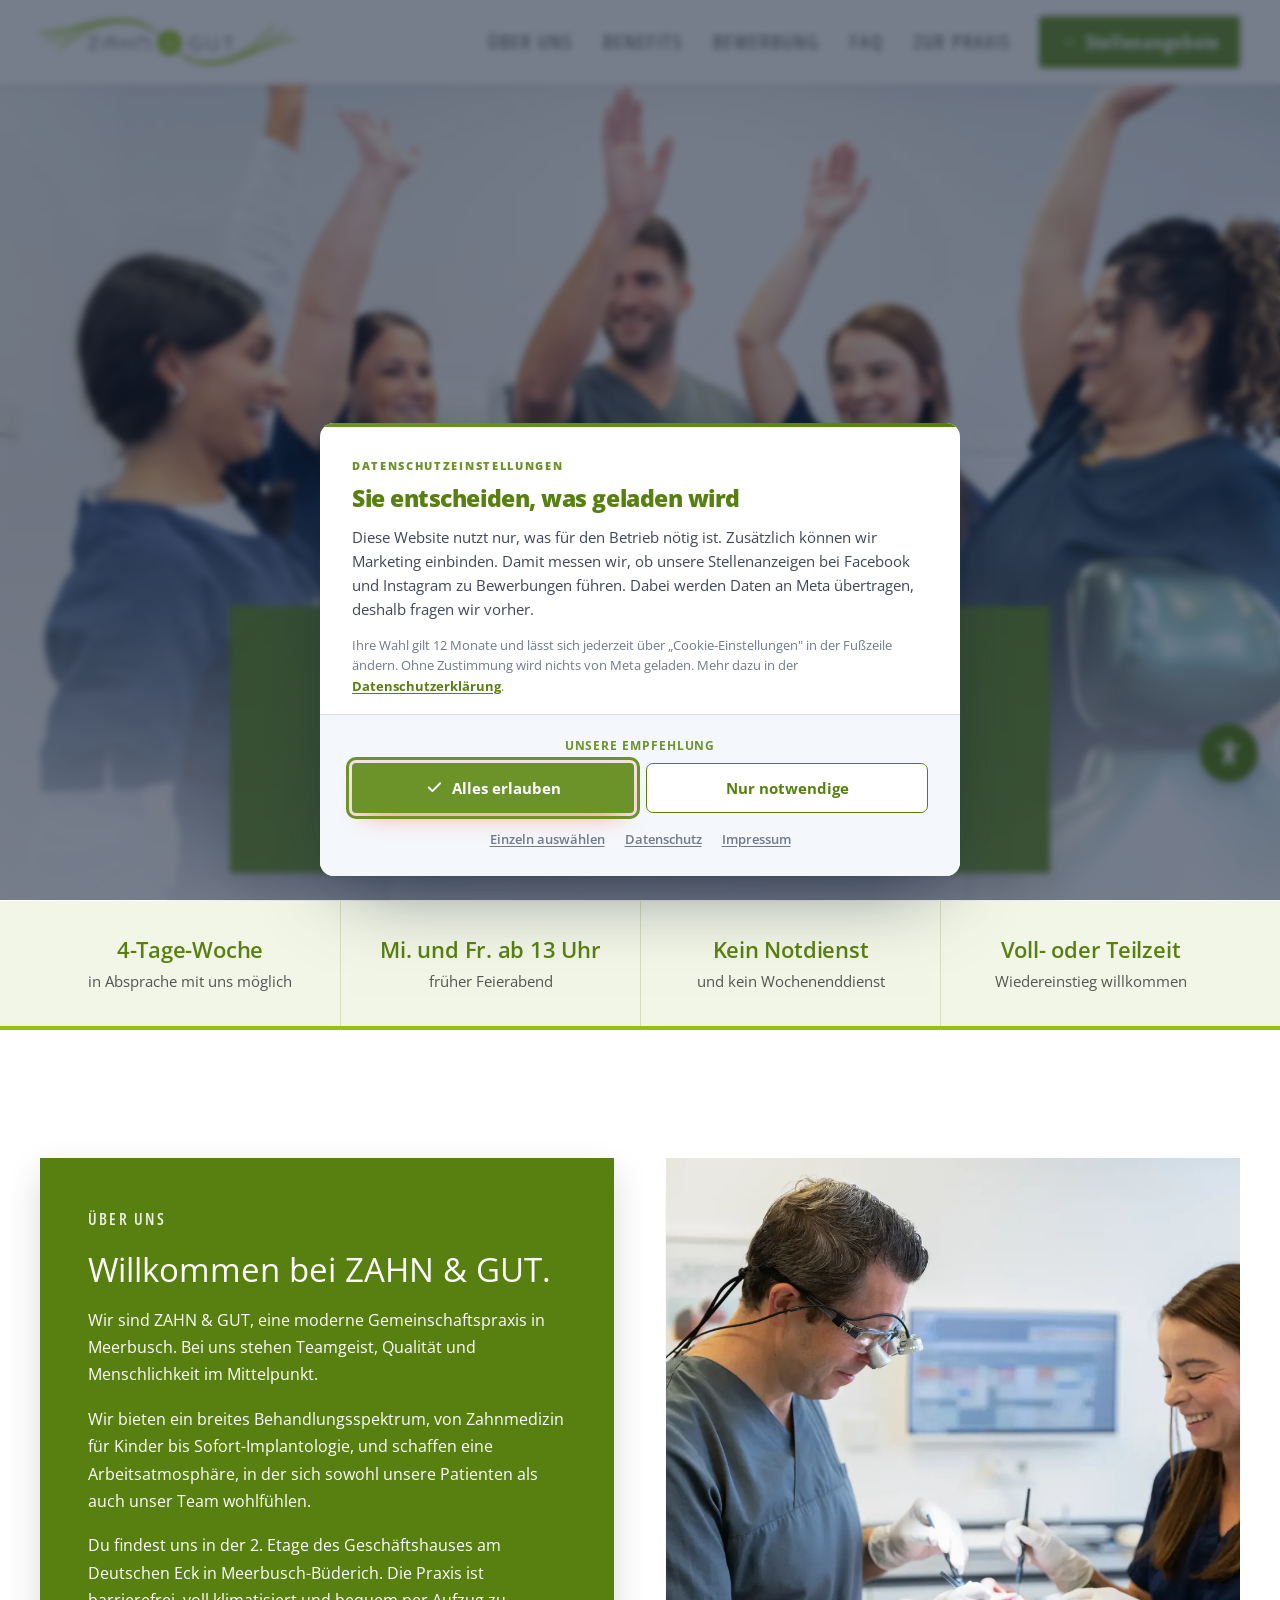
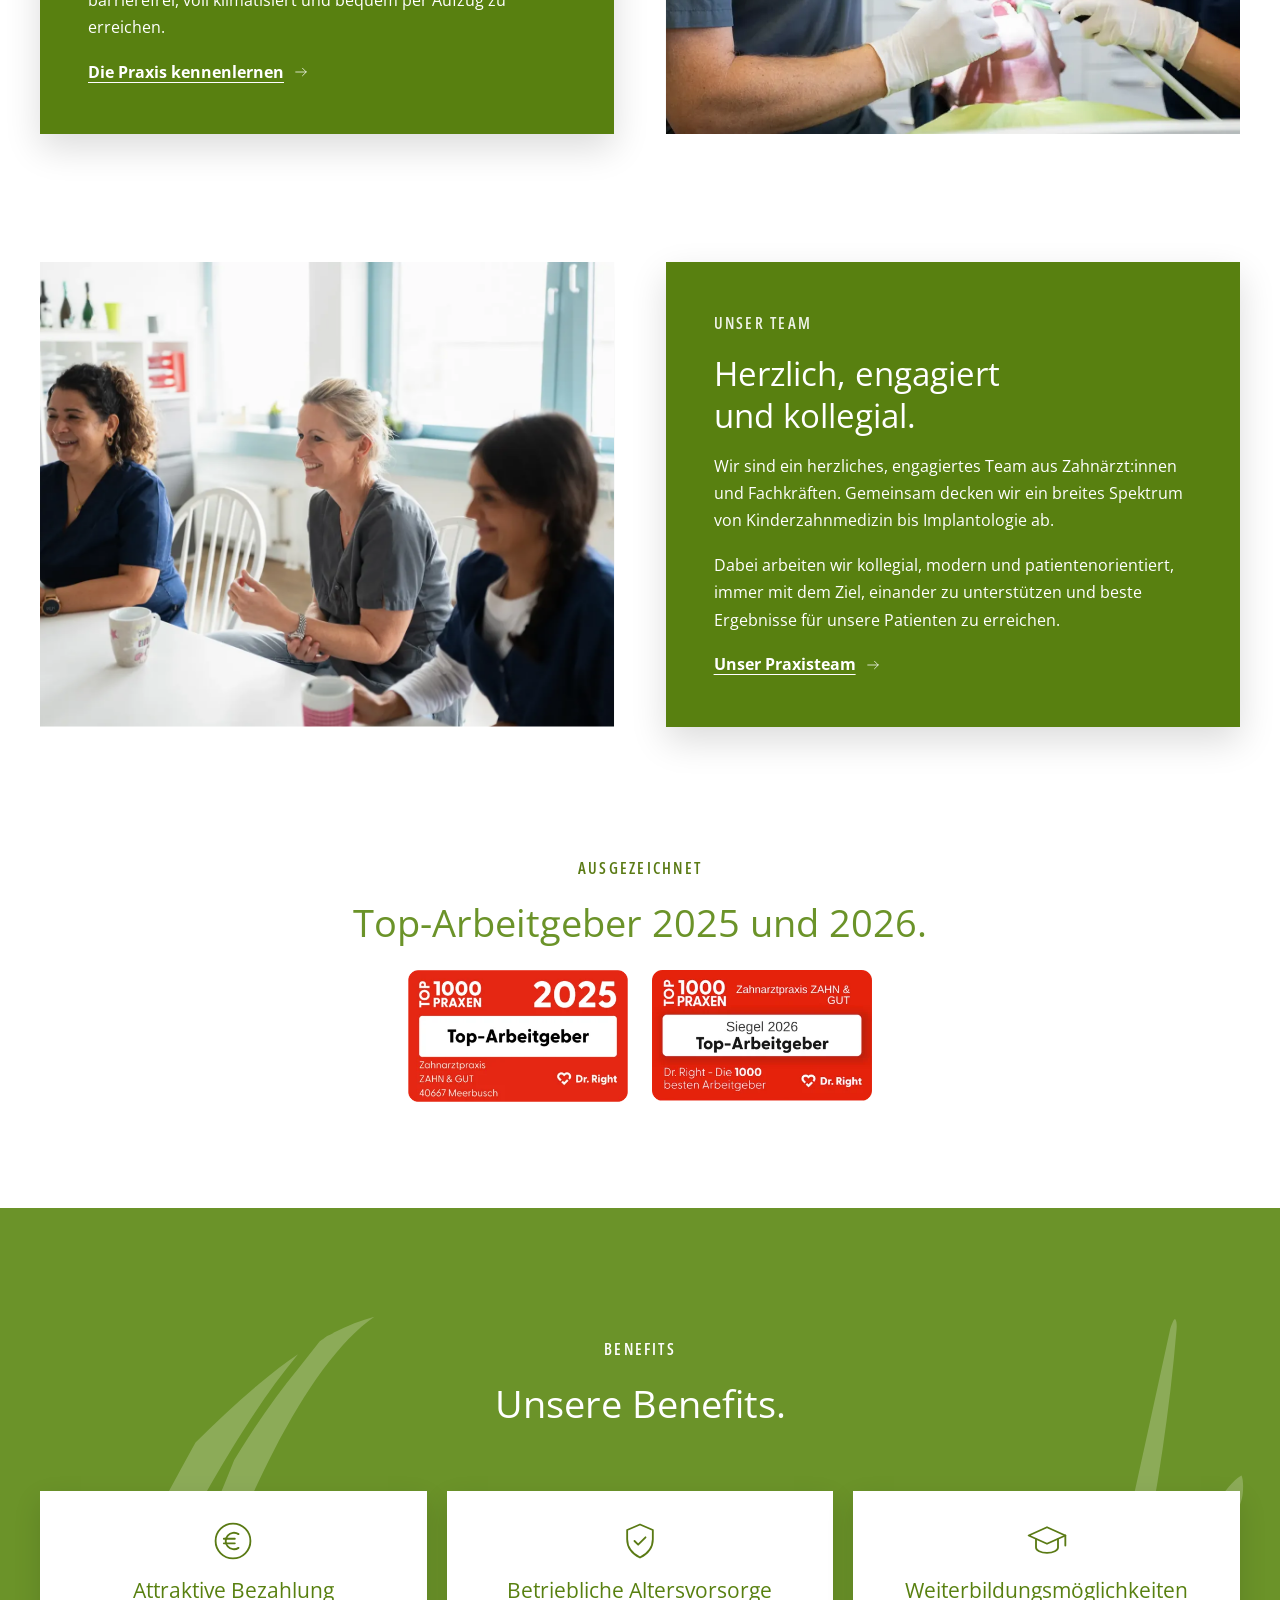
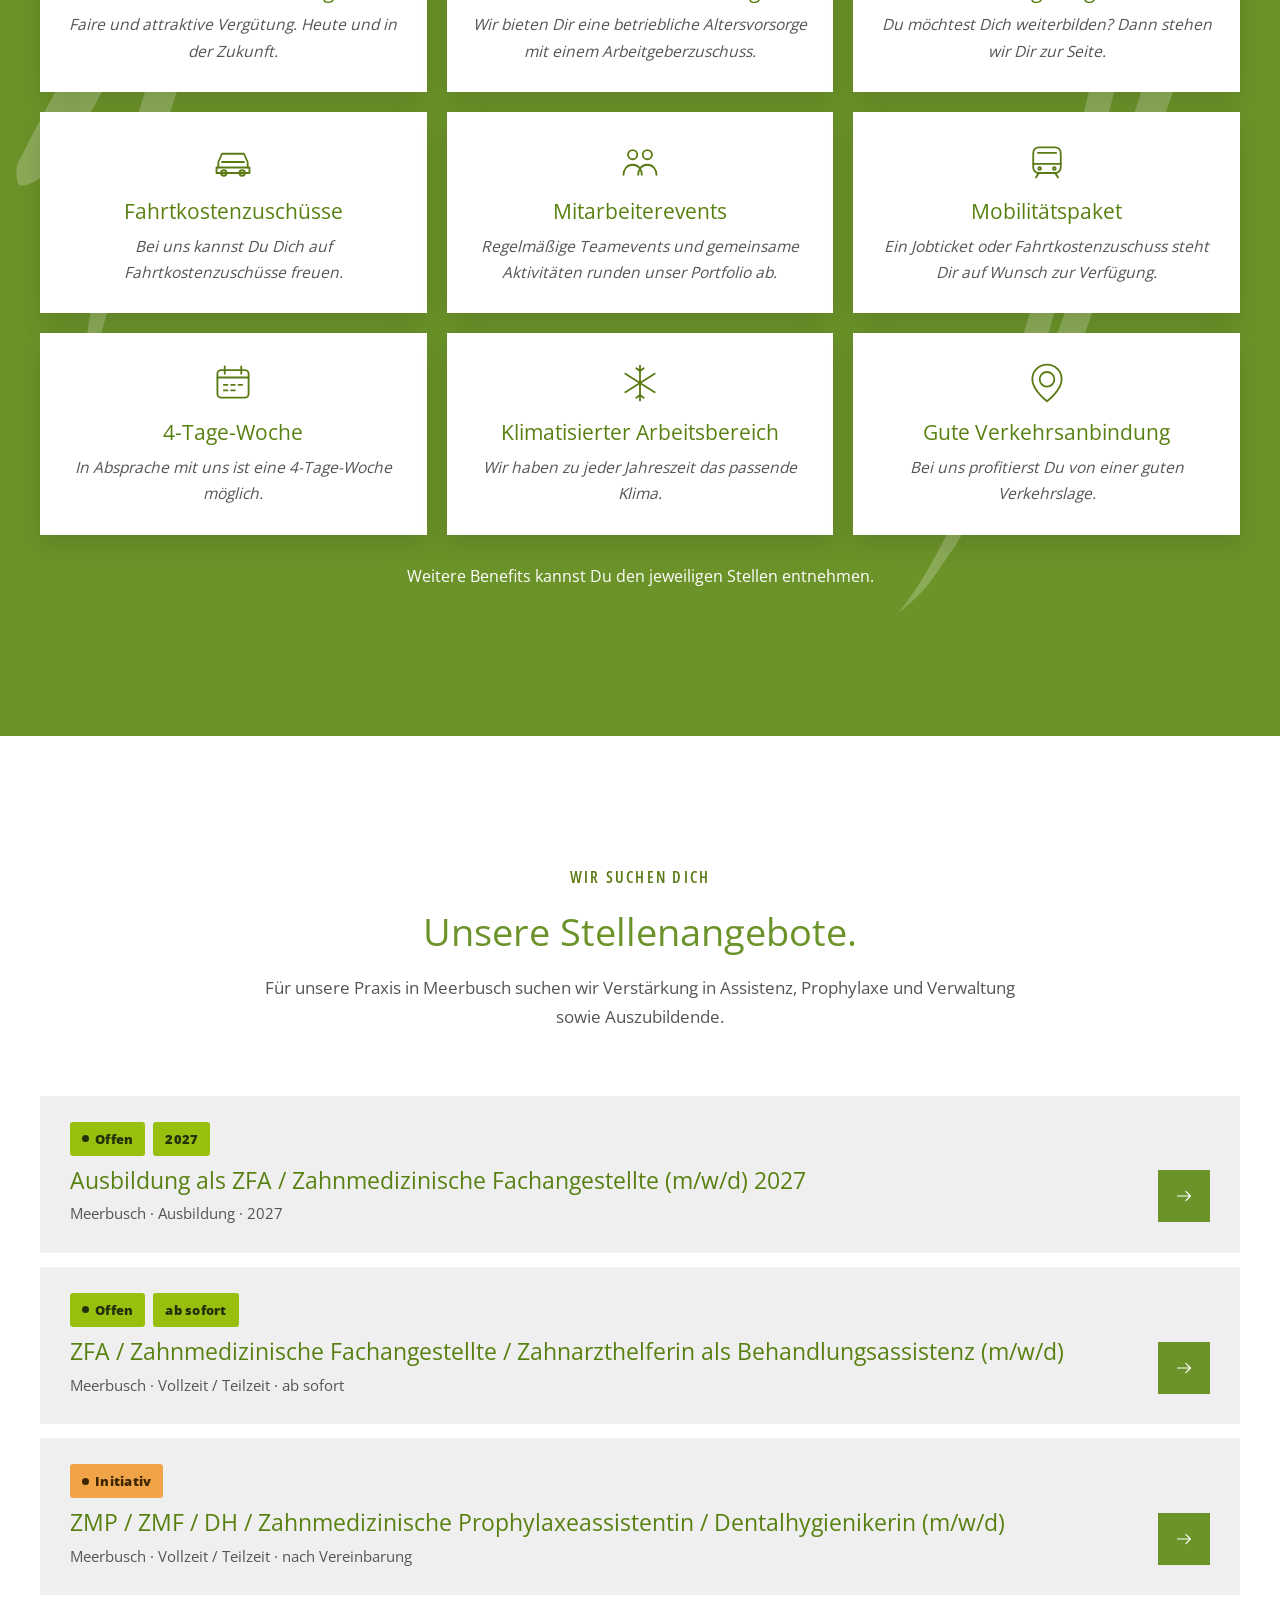
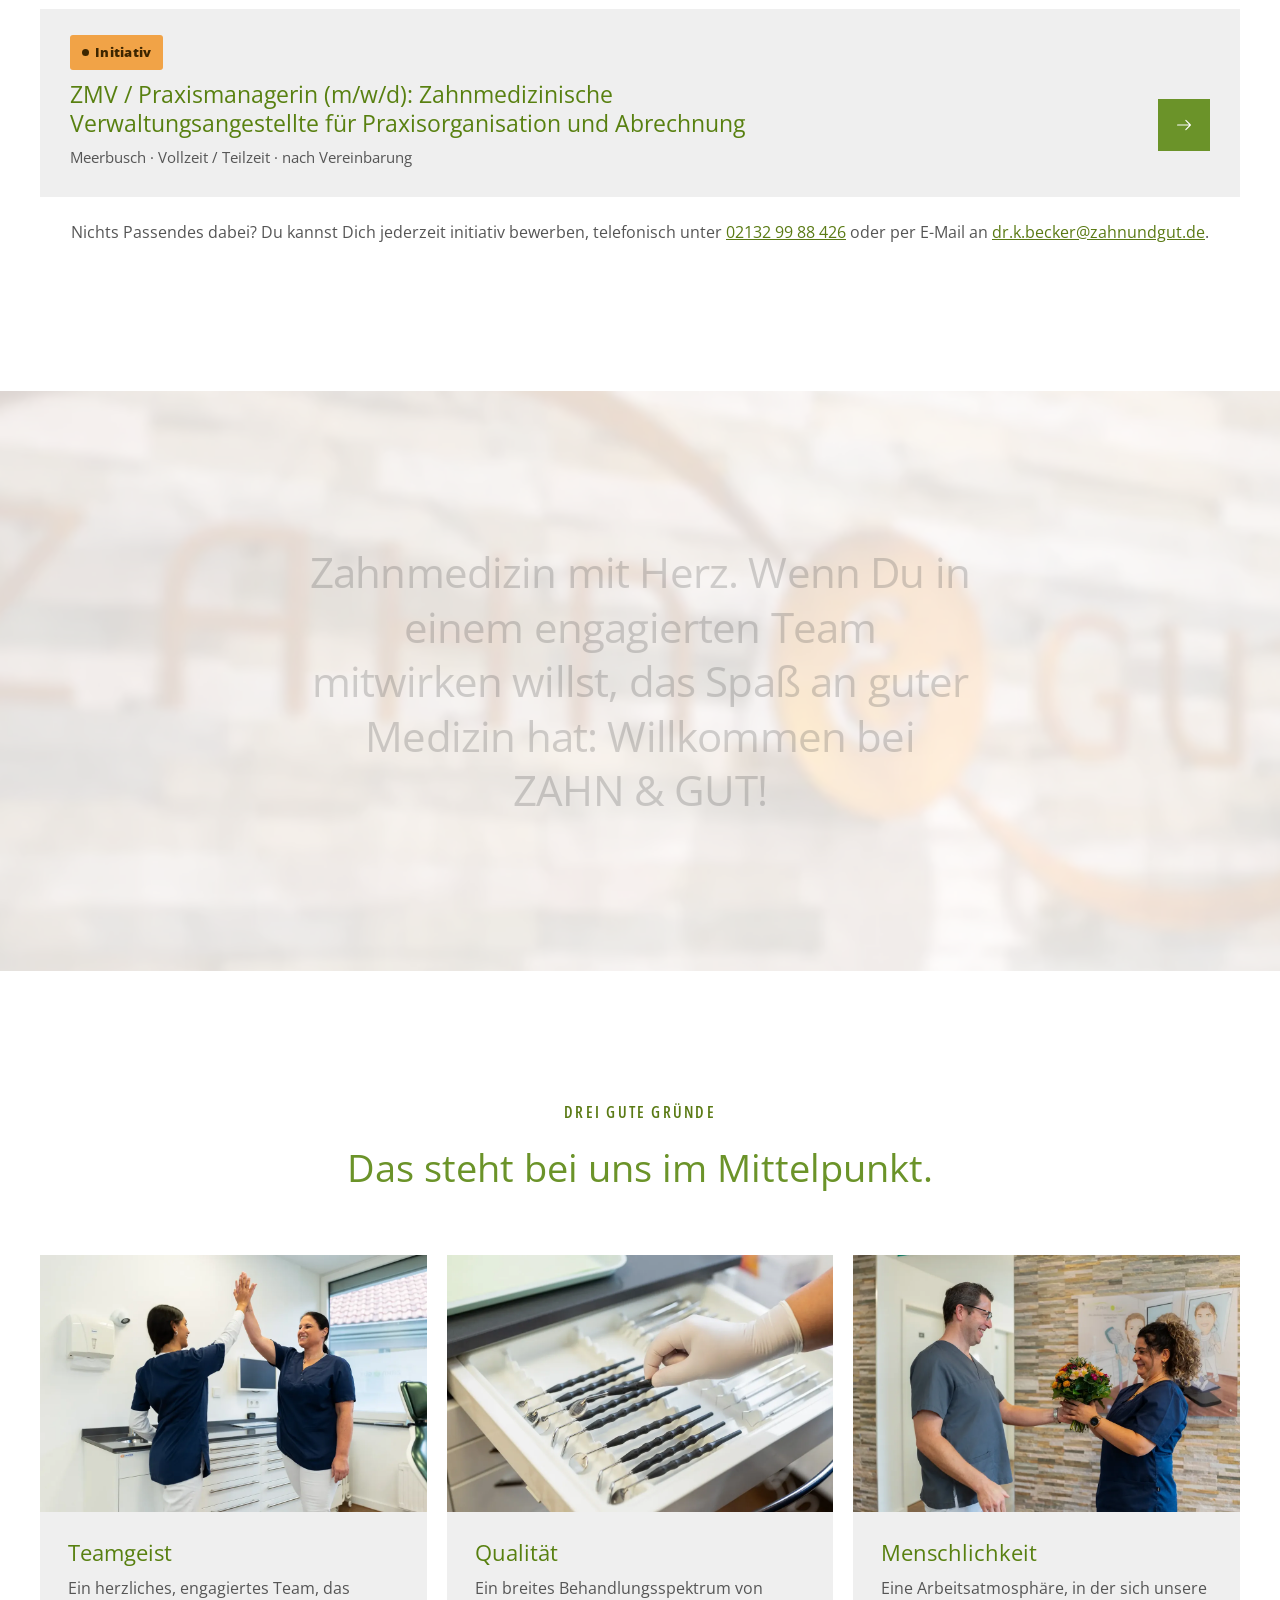
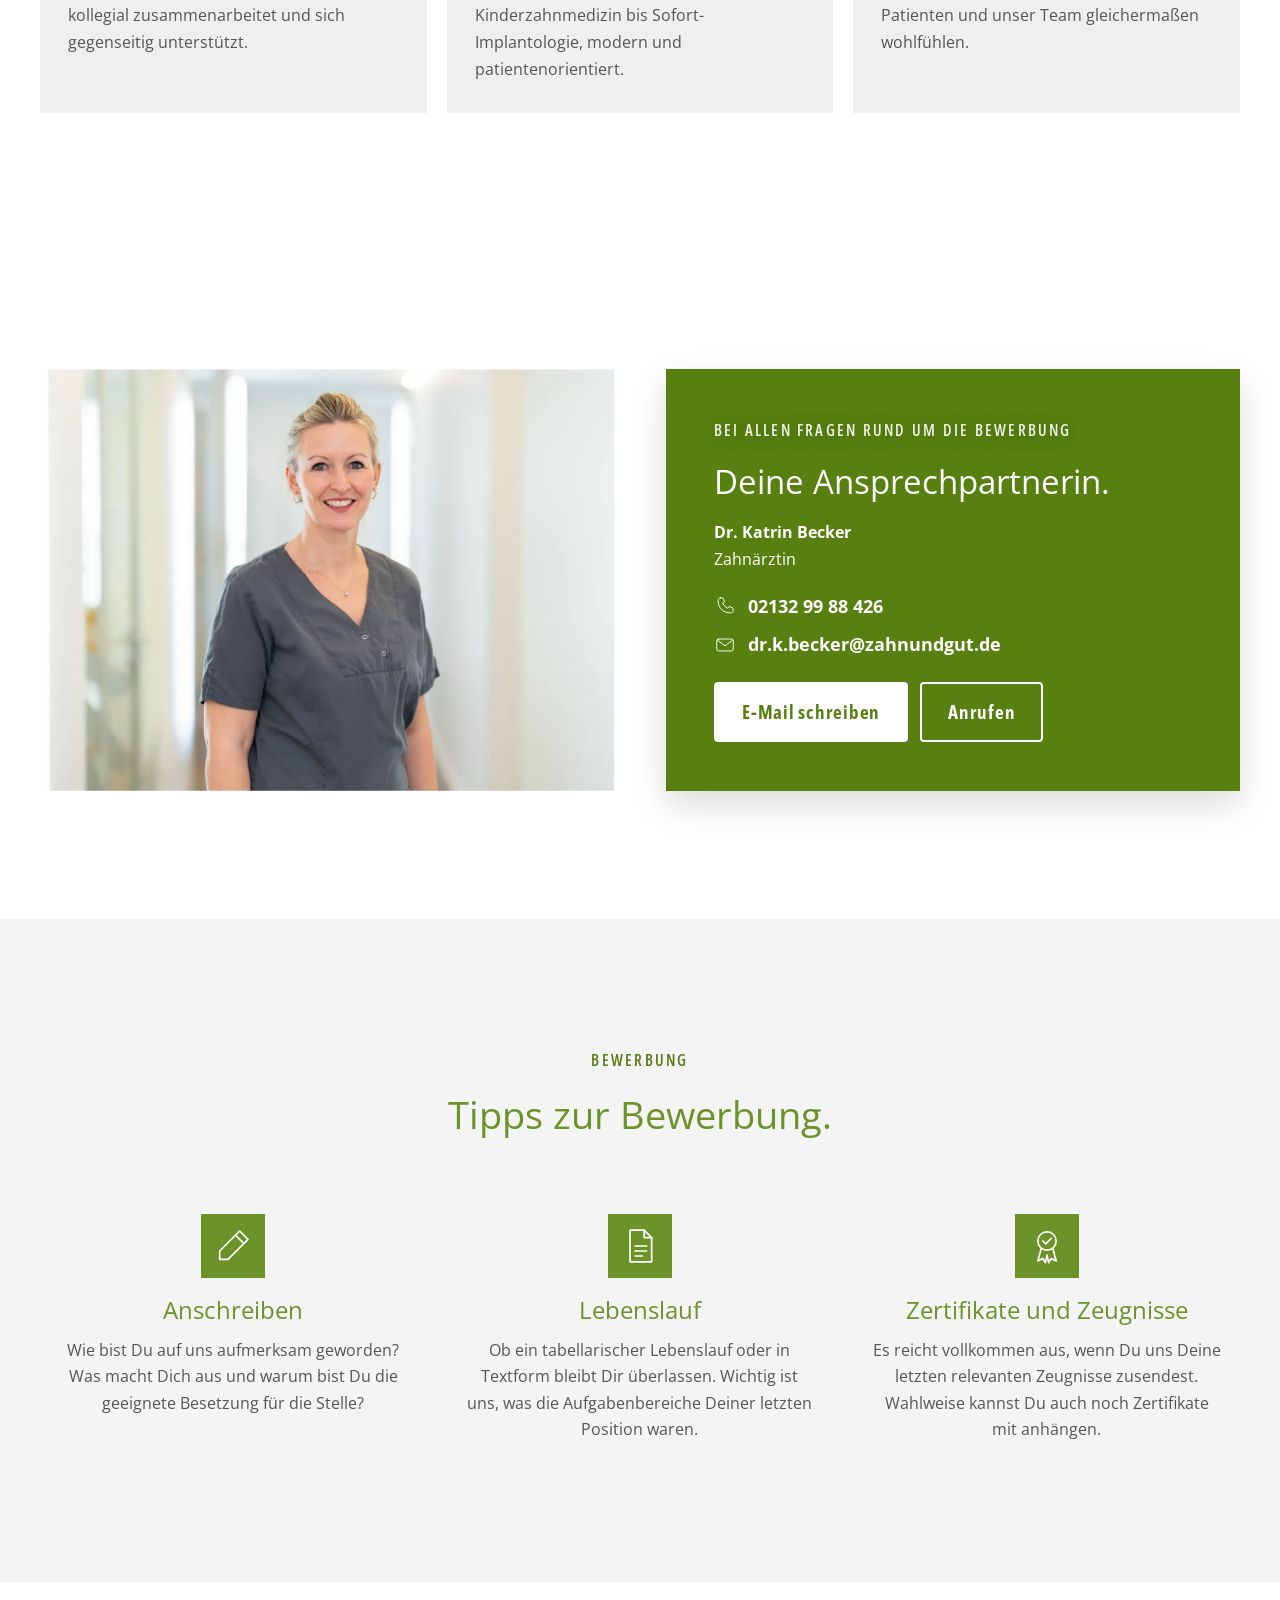
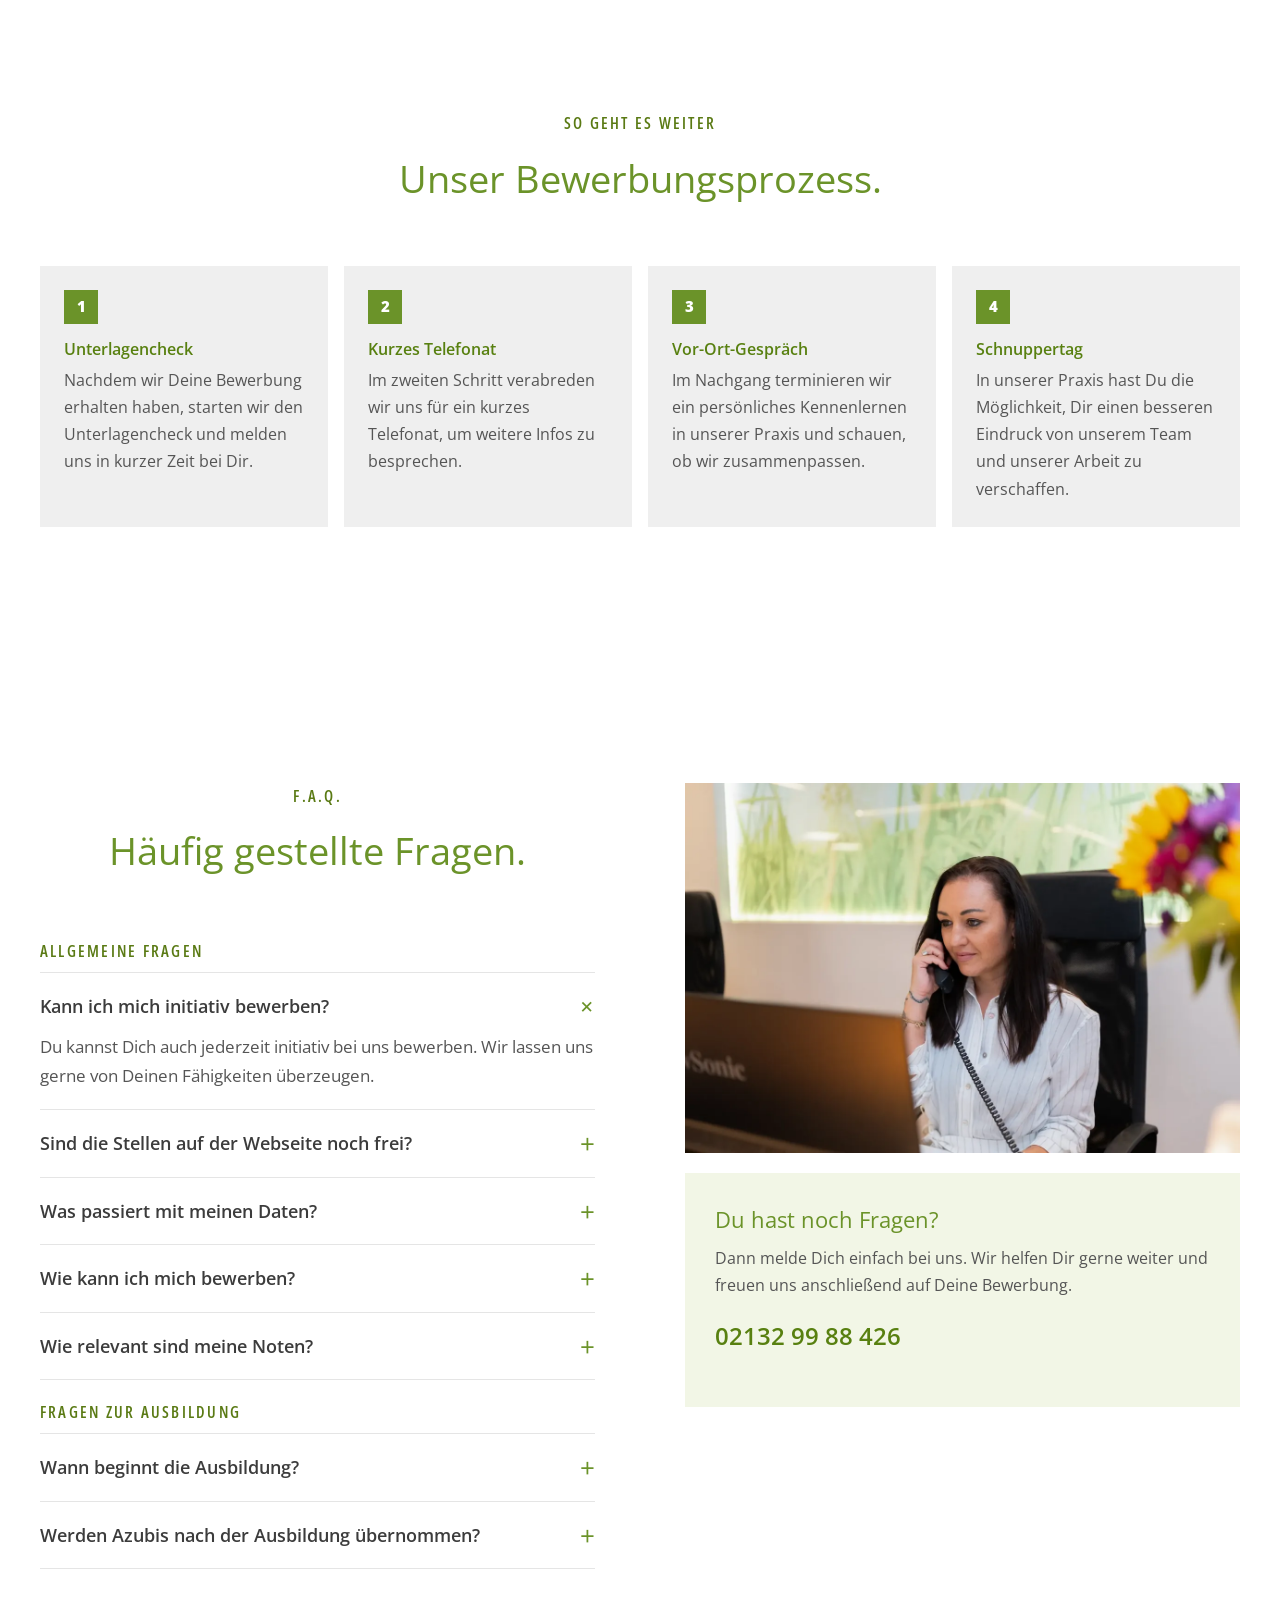
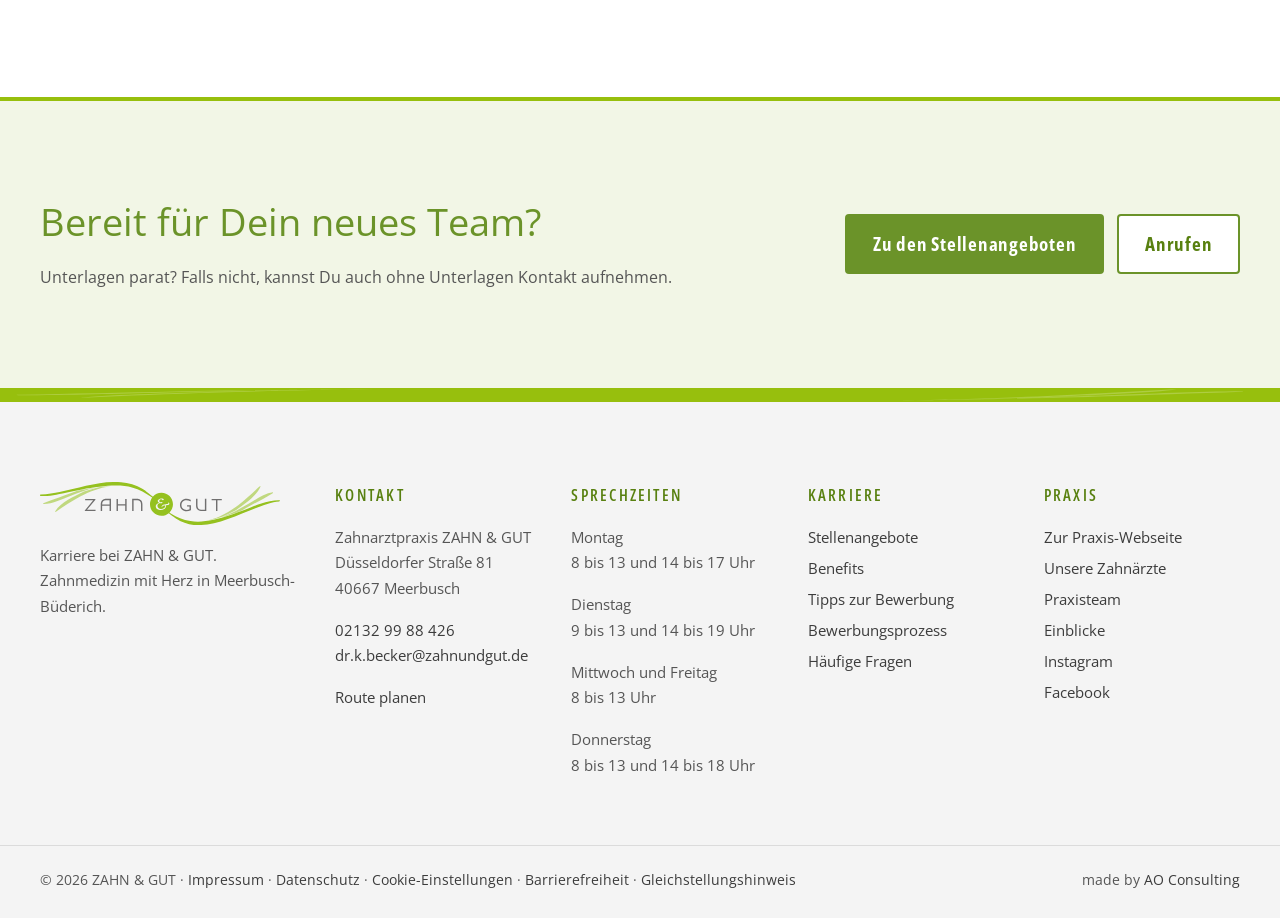
==== commit e22fb05e: "Inhalt 1400 px breit, Bilder so hoch wie die grünen Boxen (Wunsch Awan) Co-Authored-By: Claude Opus " ====
--- a/website/index.html
+++ b/website/index.html
@@ -24,7 +24,7 @@
 <link rel="stylesheet" href="assets/css/einwilligung.css?v=bdec8e14">
 <link rel="stylesheet" href="assets/css/barrierefreiheit.css?v=439c8efa">
 <link rel="stylesheet" href="assets/css/stil.css?v=6bf61de2">
-<link rel="stylesheet" href="assets/css/karriere.css?v=0291d8ea">
+<link rel="stylesheet" href="assets/css/karriere.css?v=40fdab28">
 <script type="application/ld+json">
 {
   "@context": "https://schema.org",
--- a/website/assets/css/karriere.css
+++ b/website/assets/css/karriere.css
@@ -362,3 +362,16 @@
 .hero-unterzeile{margin-bottom:1rem}
 @media (max-width:760px){.hero{min-height:calc(100svh - 68px)}.hero-inhalt{padding-left:12px;padding-right:12px}}
 @media (max-width:600px){.hero-box h1,.hero h1{font-size:24px}.hero-unterzeile{font-size:17px}}
+
+/* Wunsch Awan 07.10.2026: Inhalt überall 1400 px breit, Bilder so hoch wie die grünen Boxen */
+.wrap{max-width:1480px}
+@media (max-width:899px){.wrap{max-width:1440px}}
+.ci-paar{max-width:1480px;align-items:stretch}
+.ci-paar .bild-quer{height:100%;min-height:100%}
+.ci-paar .bild-quer picture{display:block;height:100%}
+.ci-paar .bild-quer img{height:100%;width:100%;aspect-ratio:auto;object-fit:cover}
+.ansprech-paar .bild-quer img{object-position:50% 20%}
+@media (max-width:900px){.ci-paar .bild-quer,.ci-paar .bild-quer picture{height:auto}.ci-paar .bild-quer img{height:auto;aspect-ratio:3/2}}
+.stellen-liste,.benefits-raster{max-width:none}
+#tipps>*{max-width:1480px;padding-left:40px;padding-right:40px}
+@media (max-width:899px){#tipps>*{padding-left:20px;padding-right:20px}}
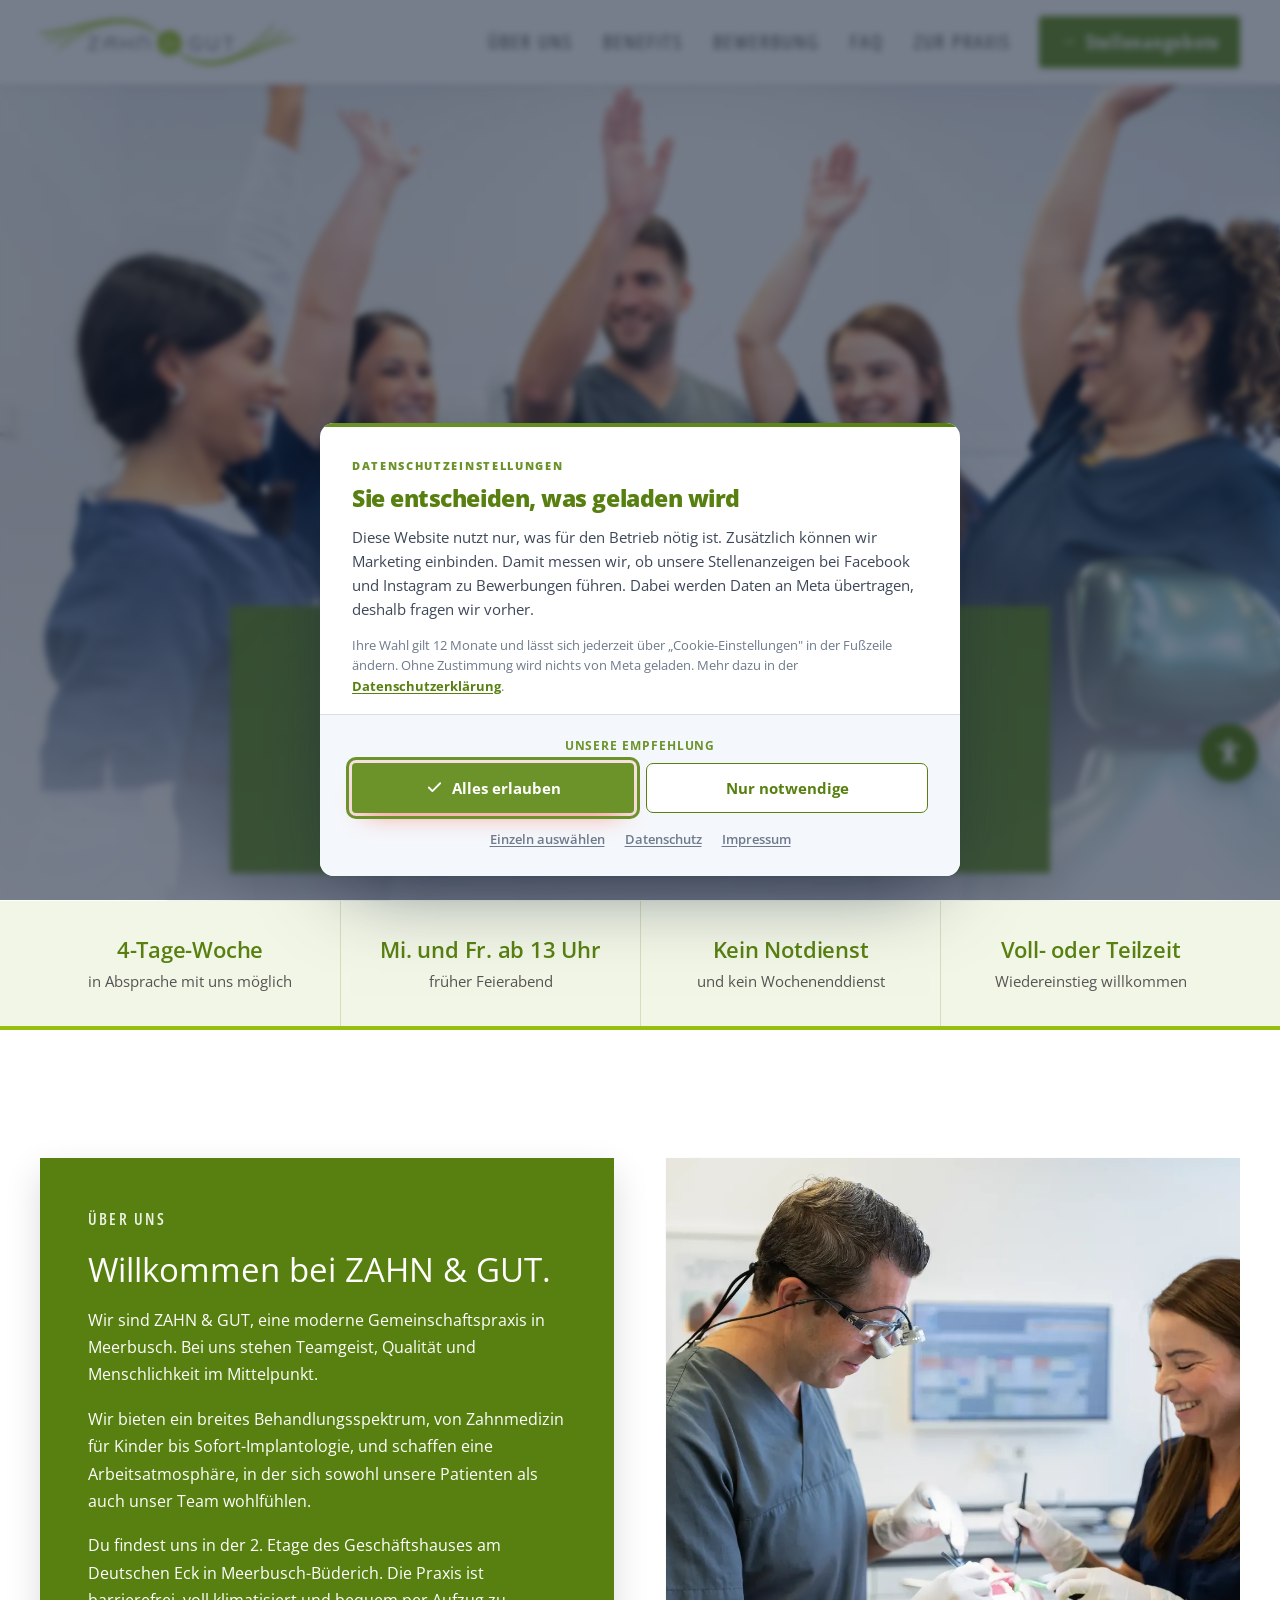
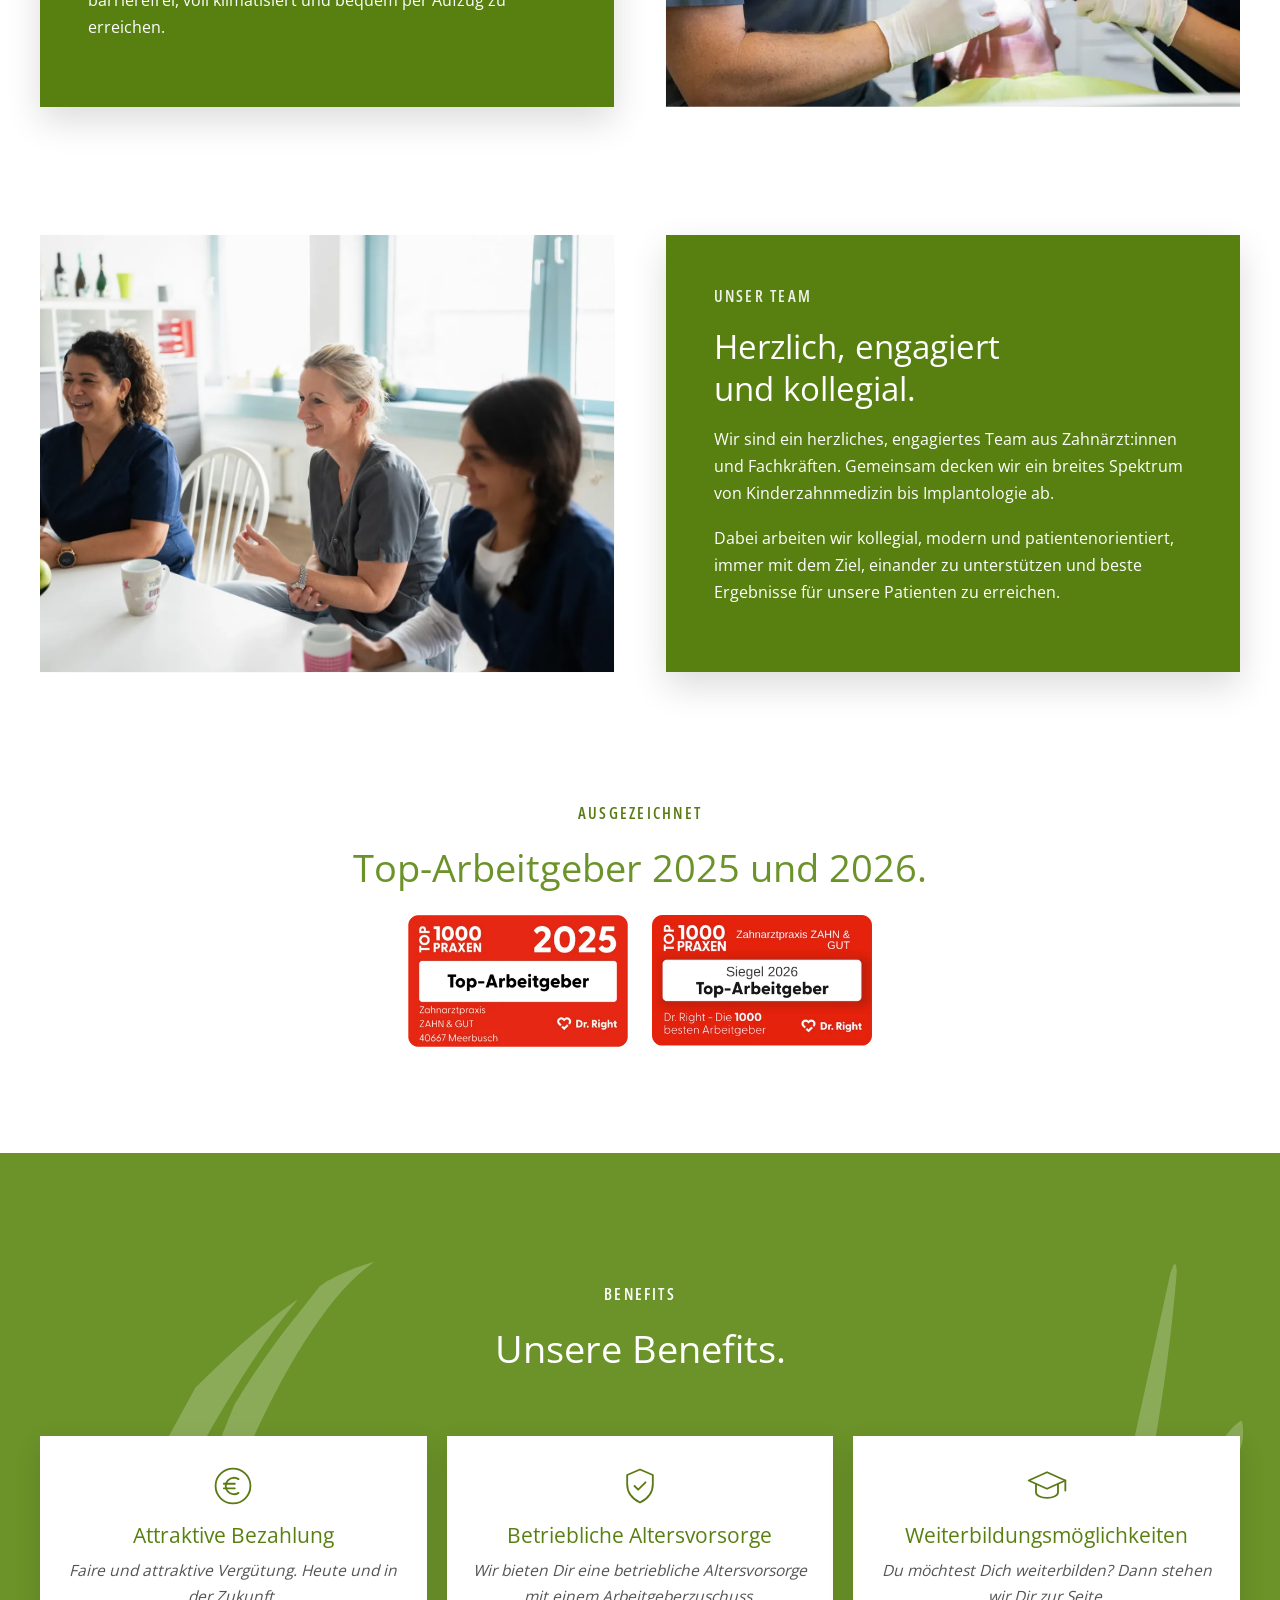
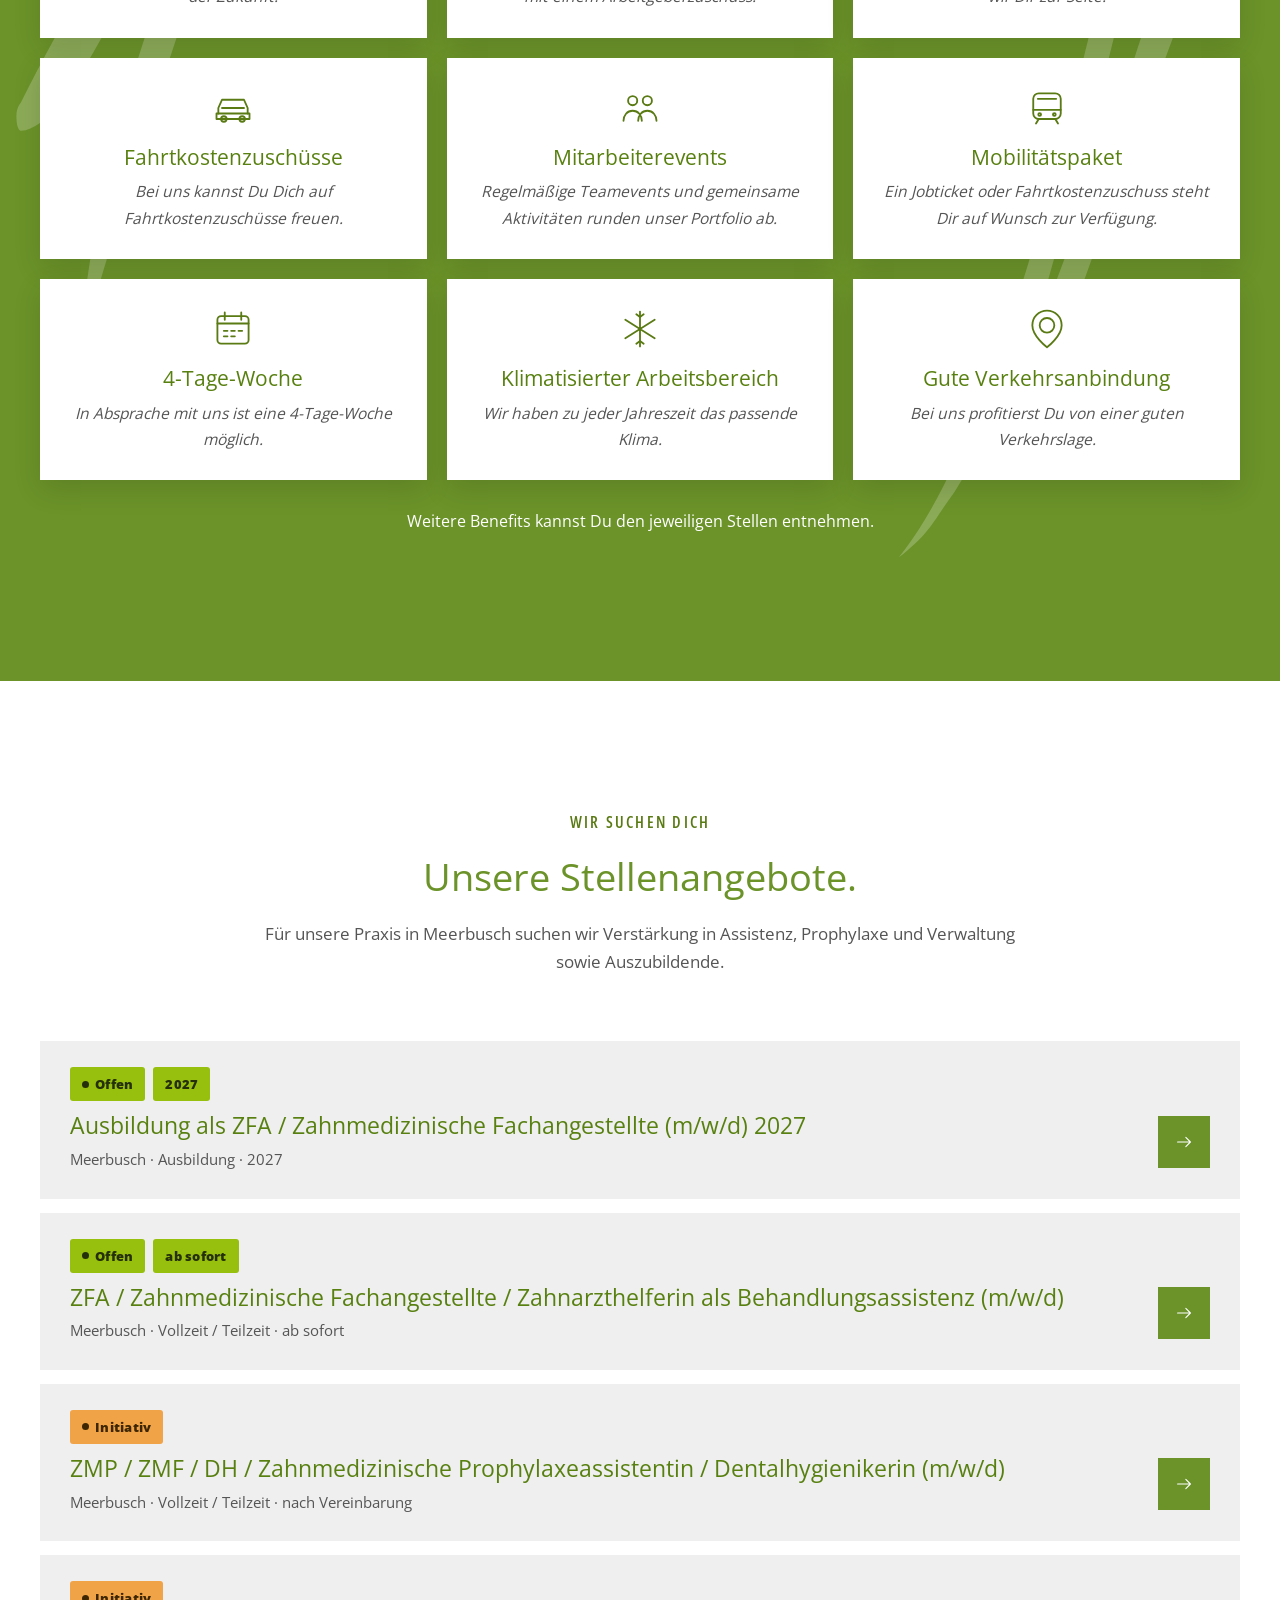
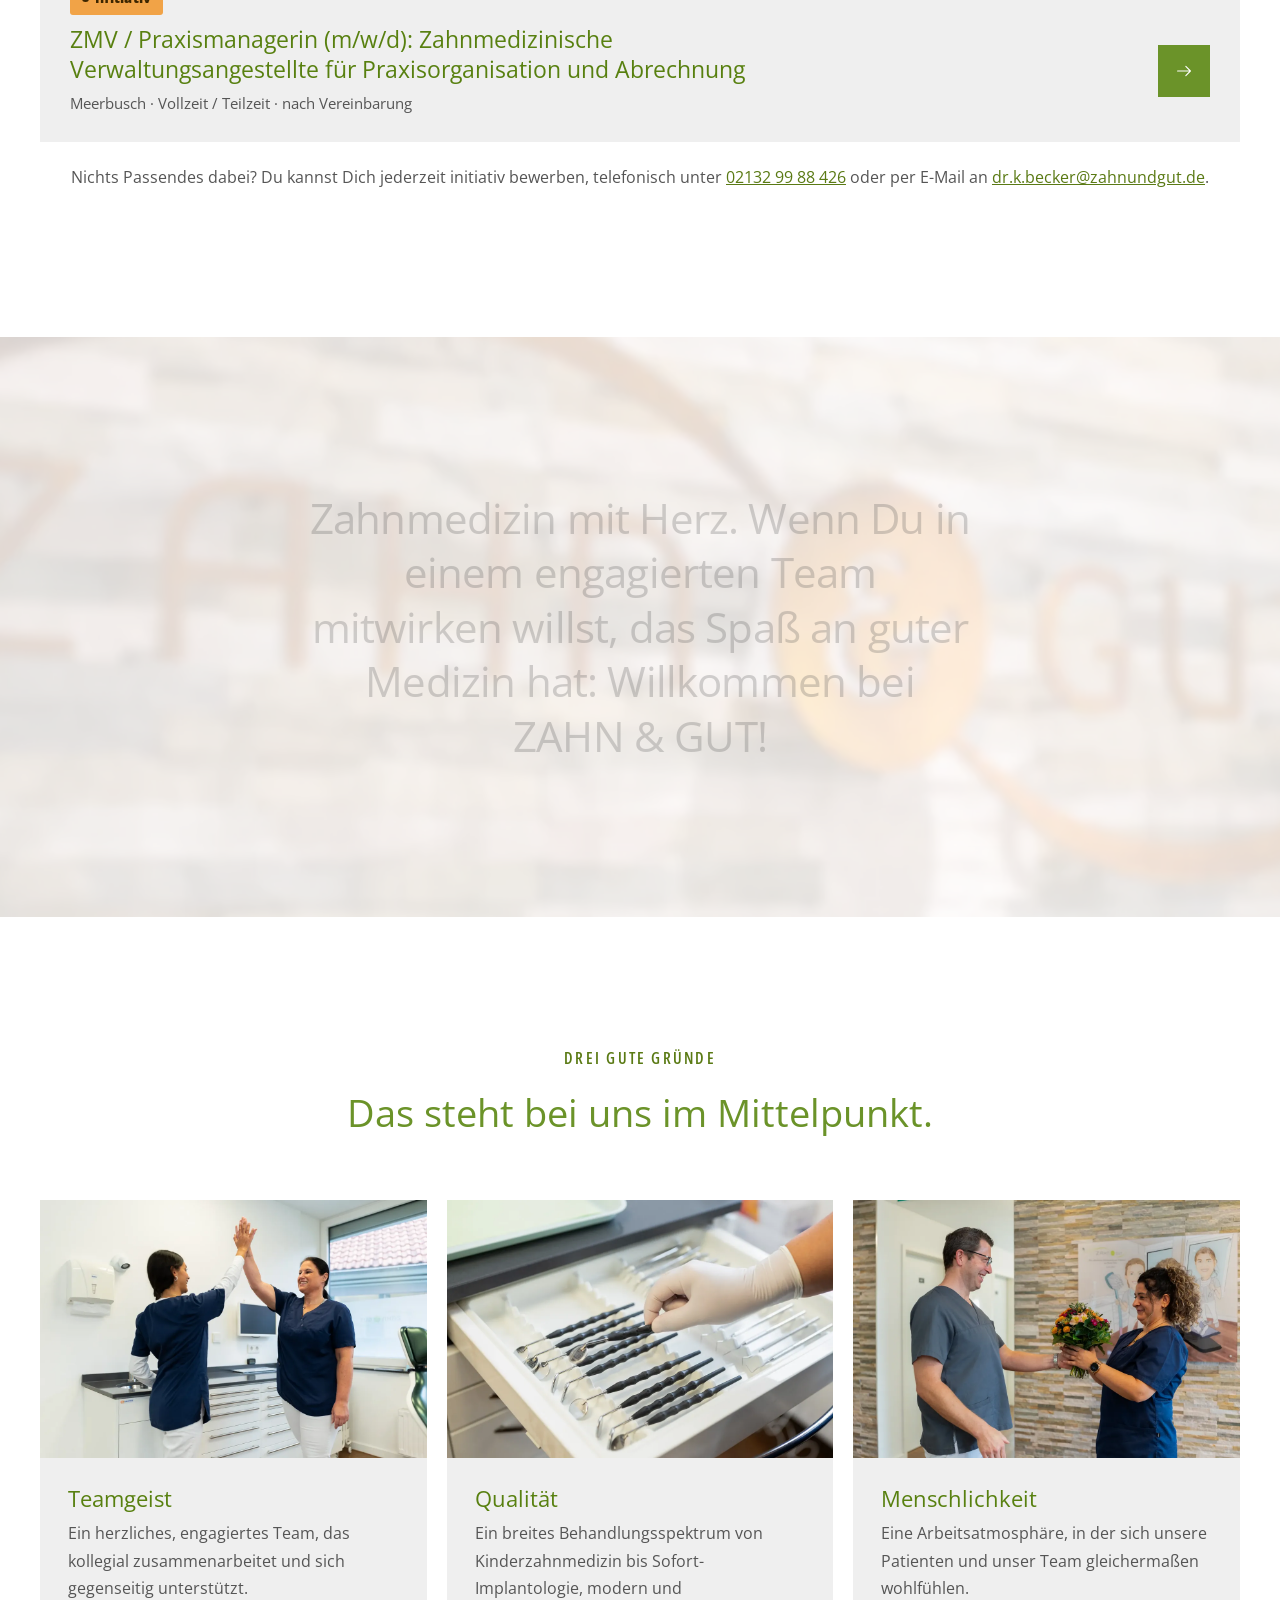
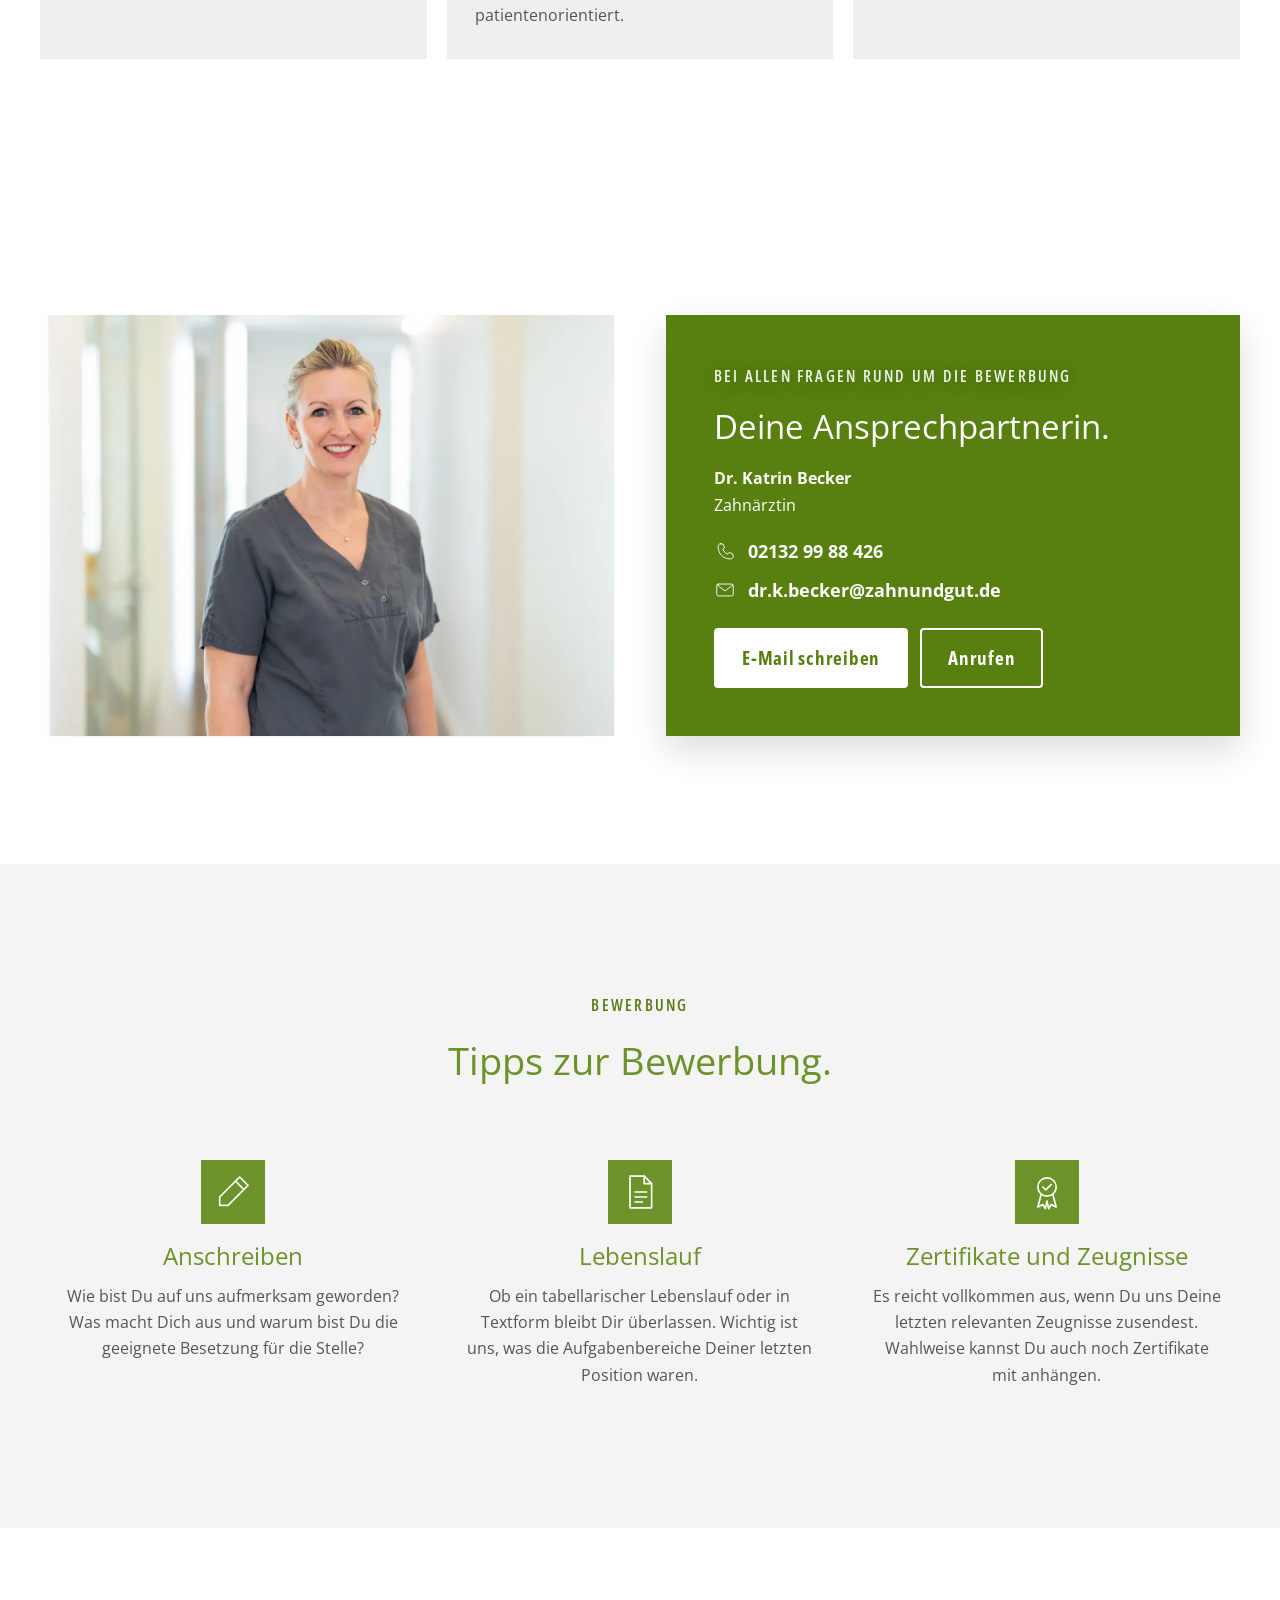
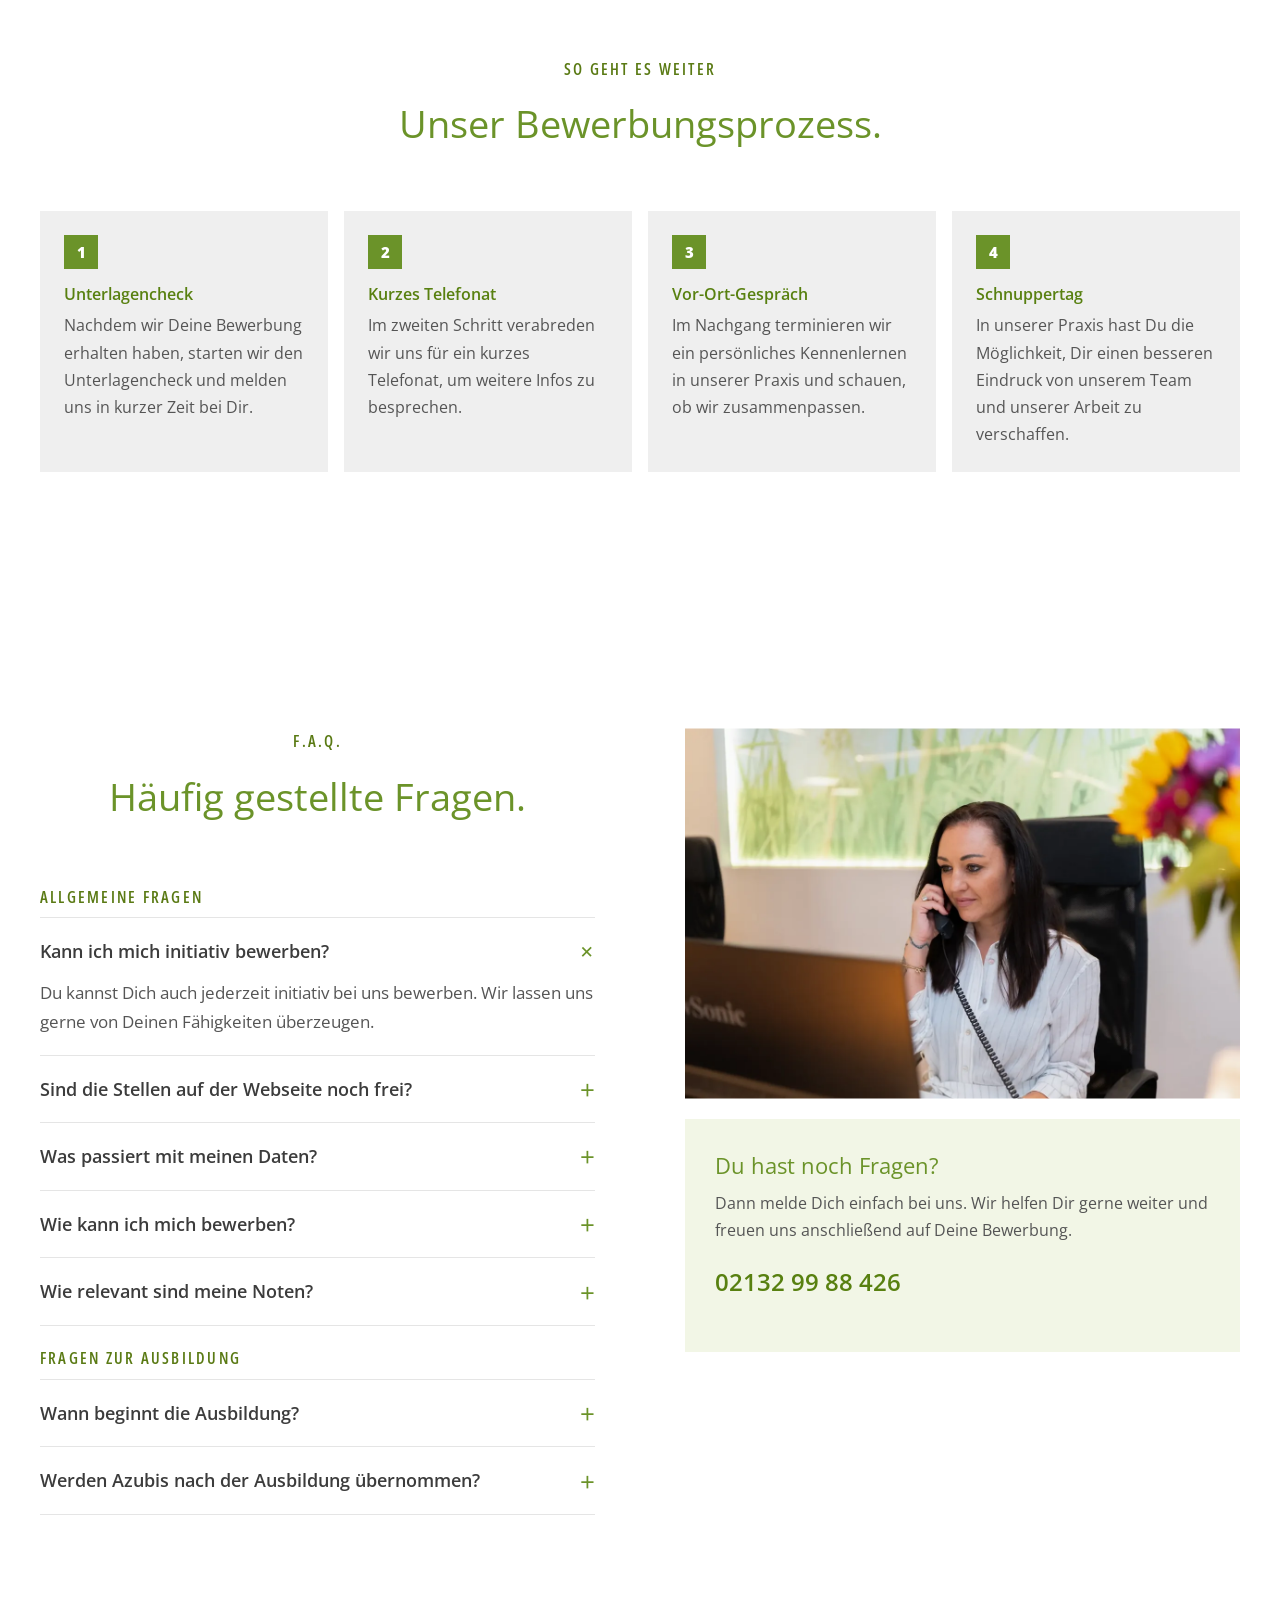
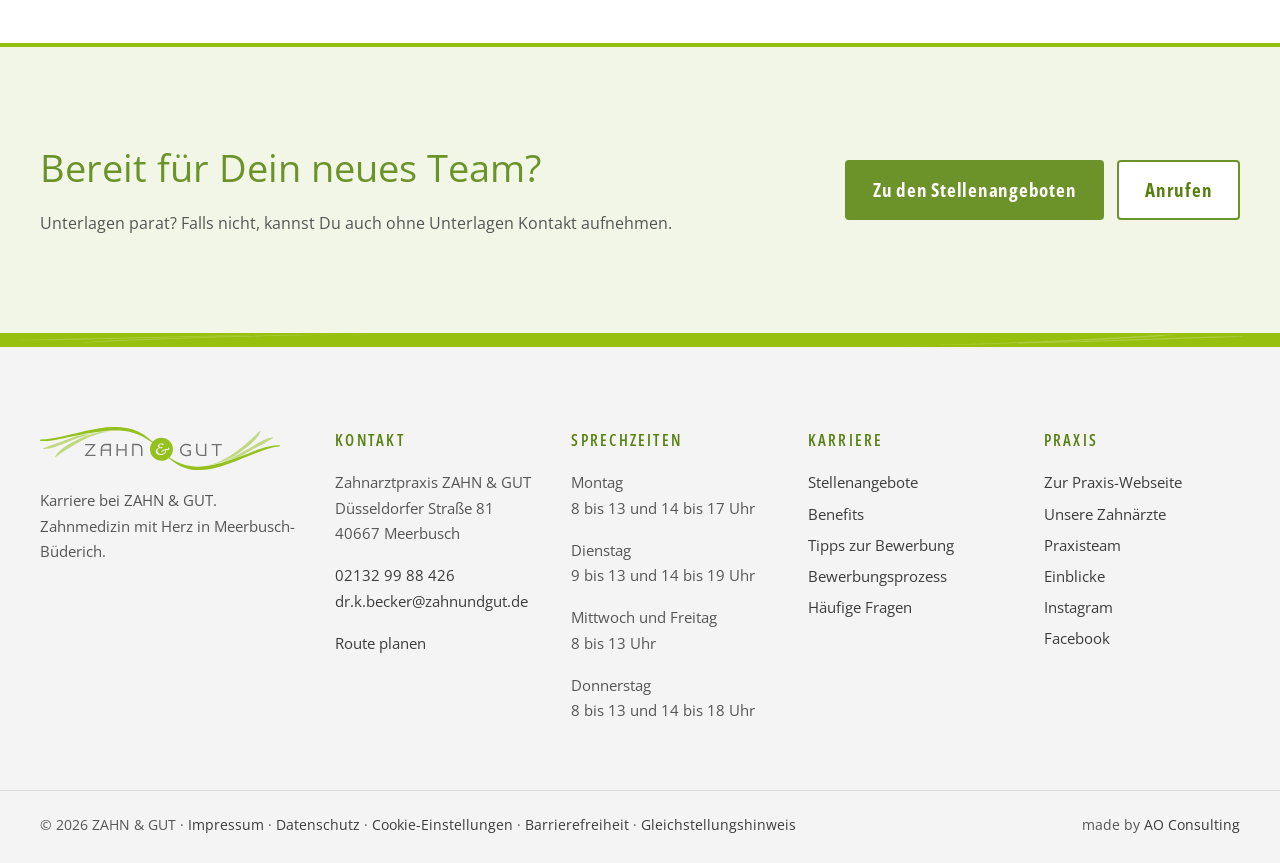
==== commit 308b96e2: "Über uns und Team: Links zur Praxis-Webseite entfernt, damit Bewerber auf der Karriereseite bleiben " ====
--- a/website/index.html
+++ b/website/index.html
@@ -24,7 +24,7 @@
 <link rel="stylesheet" href="assets/css/einwilligung.css?v=bdec8e14">
 <link rel="stylesheet" href="assets/css/barrierefreiheit.css?v=439c8efa">
 <link rel="stylesheet" href="assets/css/stil.css?v=6bf61de2">
-<link rel="stylesheet" href="assets/css/karriere.css?v=40fdab28">
+<link rel="stylesheet" href="assets/css/karriere.css?v=5ed31714">
 <script type="application/ld+json">
 {
   "@context": "https://schema.org",
@@ -127,7 +127,6 @@
     <p>Wir sind ZAHN &amp; GUT, eine moderne Gemeinschaftspraxis in Meerbusch. Bei uns stehen Teamgeist, Qualität und Menschlichkeit im Mittelpunkt.</p>
     <p>Wir bieten ein breites Behandlungsspektrum, von Zahnmedizin für Kinder bis Sofort-Implantologie, und schaffen eine Arbeitsatmosphäre, in der sich sowohl unsere Patienten als auch unser Team wohlfühlen.</p>
     <p>Du findest uns in der 2. Etage des Geschäftshauses am Deutschen Eck in Meerbusch-Büderich. Die Praxis ist barrierefrei, voll klimatisiert und bequem per Aufzug zu erreichen.</p>
-    <a class="mehr" href="https://zahnundgut.de/zahn-und-gut--praxis--zahnarztpraxis.html" rel="noopener" target="_blank">Die Praxis kennenlernen <svg class="ikon-pfeil" viewBox="0 0 48 48" fill="none" stroke="currentColor" stroke-width="2" stroke-linecap="round" stroke-linejoin="round" aria-hidden="true"><path d="M10 24h28M28 14l10 10-10 10"/></svg></a>
   </div>
   <figure class="bild-quer"><picture><source srcset="assets/img/ueber-uns.webp" type="image/webp"><img src="assets/img/ueber-uns.jpg" alt="Zahnarzt und Assistentin bei der Arbeit im Behandlungszimmer" width="1500" height="1000" loading="lazy" decoding="async"></picture></figure>
 </section>
@@ -138,7 +137,6 @@
     <h2>Herzlich, engagiert und kollegial.</h2>
     <p>Wir sind ein herzliches, engagiertes Team aus Zahnärzt:innen und Fachkräften. Gemeinsam decken wir ein breites Spektrum von Kinderzahnmedizin bis Implantologie ab.</p>
     <p>Dabei arbeiten wir kollegial, modern und patientenorientiert, immer mit dem Ziel, einander zu unterstützen und beste Ergebnisse für unsere Patienten zu erreichen.</p>
-    <a class="mehr" href="https://zahnundgut.de/zahn-und-gut--praxis--praxisteam.html" rel="noopener" target="_blank">Unser Praxisteam <svg class="ikon-pfeil" viewBox="0 0 48 48" fill="none" stroke="currentColor" stroke-width="2" stroke-linecap="round" stroke-linejoin="round" aria-hidden="true"><path d="M10 24h28M28 14l10 10-10 10"/></svg></a>
   </div>
   <figure class="bild-quer"><picture><source srcset="assets/img/team.webp" type="image/webp"><img src="assets/img/team.jpg" alt="Das Team sitzt im Pausenraum, unterhält sich lächelnd und trinkt Kaffee" width="1500" height="1000" loading="lazy" decoding="async"></picture></figure>
 </section>
--- a/website/assets/css/karriere.css
+++ b/website/assets/css/karriere.css
@@ -375,3 +375,19 @@
 .stellen-liste,.benefits-raster{max-width:none}
 #tipps>*{max-width:1480px;padding-left:40px;padding-right:40px}
 @media (max-width:899px){#tipps>*{padding-left:20px;padding-right:20px}}
+
+/* Stellenseiten: grüner Kopf ohne Hintergrundbild, zweispaltig, Foto rechts vollständig (Wunsch Awan 07.10.2026) */
+.stelle-kopf-gruen{background:var(--gruen-haupt) url("../img/logo-band.svg") center/cover no-repeat;min-height:0;display:block}
+.stelle-kopf-gruen::before{display:none}
+.stelle-kopf-raster{display:grid;grid-template-columns:minmax(0,1.1fr) minmax(0,.9fr);gap:clamp(32px,5vw,72px);align-items:center;padding-top:clamp(48px,6vw,80px);padding-bottom:clamp(48px,6vw,80px)}
+.stelle-kopf-raster .seitenkopf-text{padding:0}
+.stelle-kopf-gruen h1{color:#fff;font-size:clamp(28px,3.2vw,42px);max-width:none;text-shadow:none}
+.stelle-kopf-gruen .lead{color:#fff;font-size:18px;text-shadow:none}
+.stelle-kopf-bild{margin:0;box-shadow:0 18px 40px rgba(0,0,0,.2)}
+.stelle-kopf-bild img{width:100%;aspect-ratio:4/3;object-fit:cover}
+@media (max-width:900px){.stelle-kopf-raster{grid-template-columns:1fr}.stelle-kopf-bild{order:-1}}
+/* Einblicke auf den Stellenseiten */
+.einblicke-raster{display:grid;grid-template-columns:repeat(3,1fr);gap:12px}
+.einblicke-raster figure{margin:0}
+.einblicke-raster img{width:100%;aspect-ratio:4/3;object-fit:cover}
+@media (max-width:600px){.einblicke-raster{grid-template-columns:1fr 1fr}.einblicke-raster figure:first-child{grid-column:1/-1}}
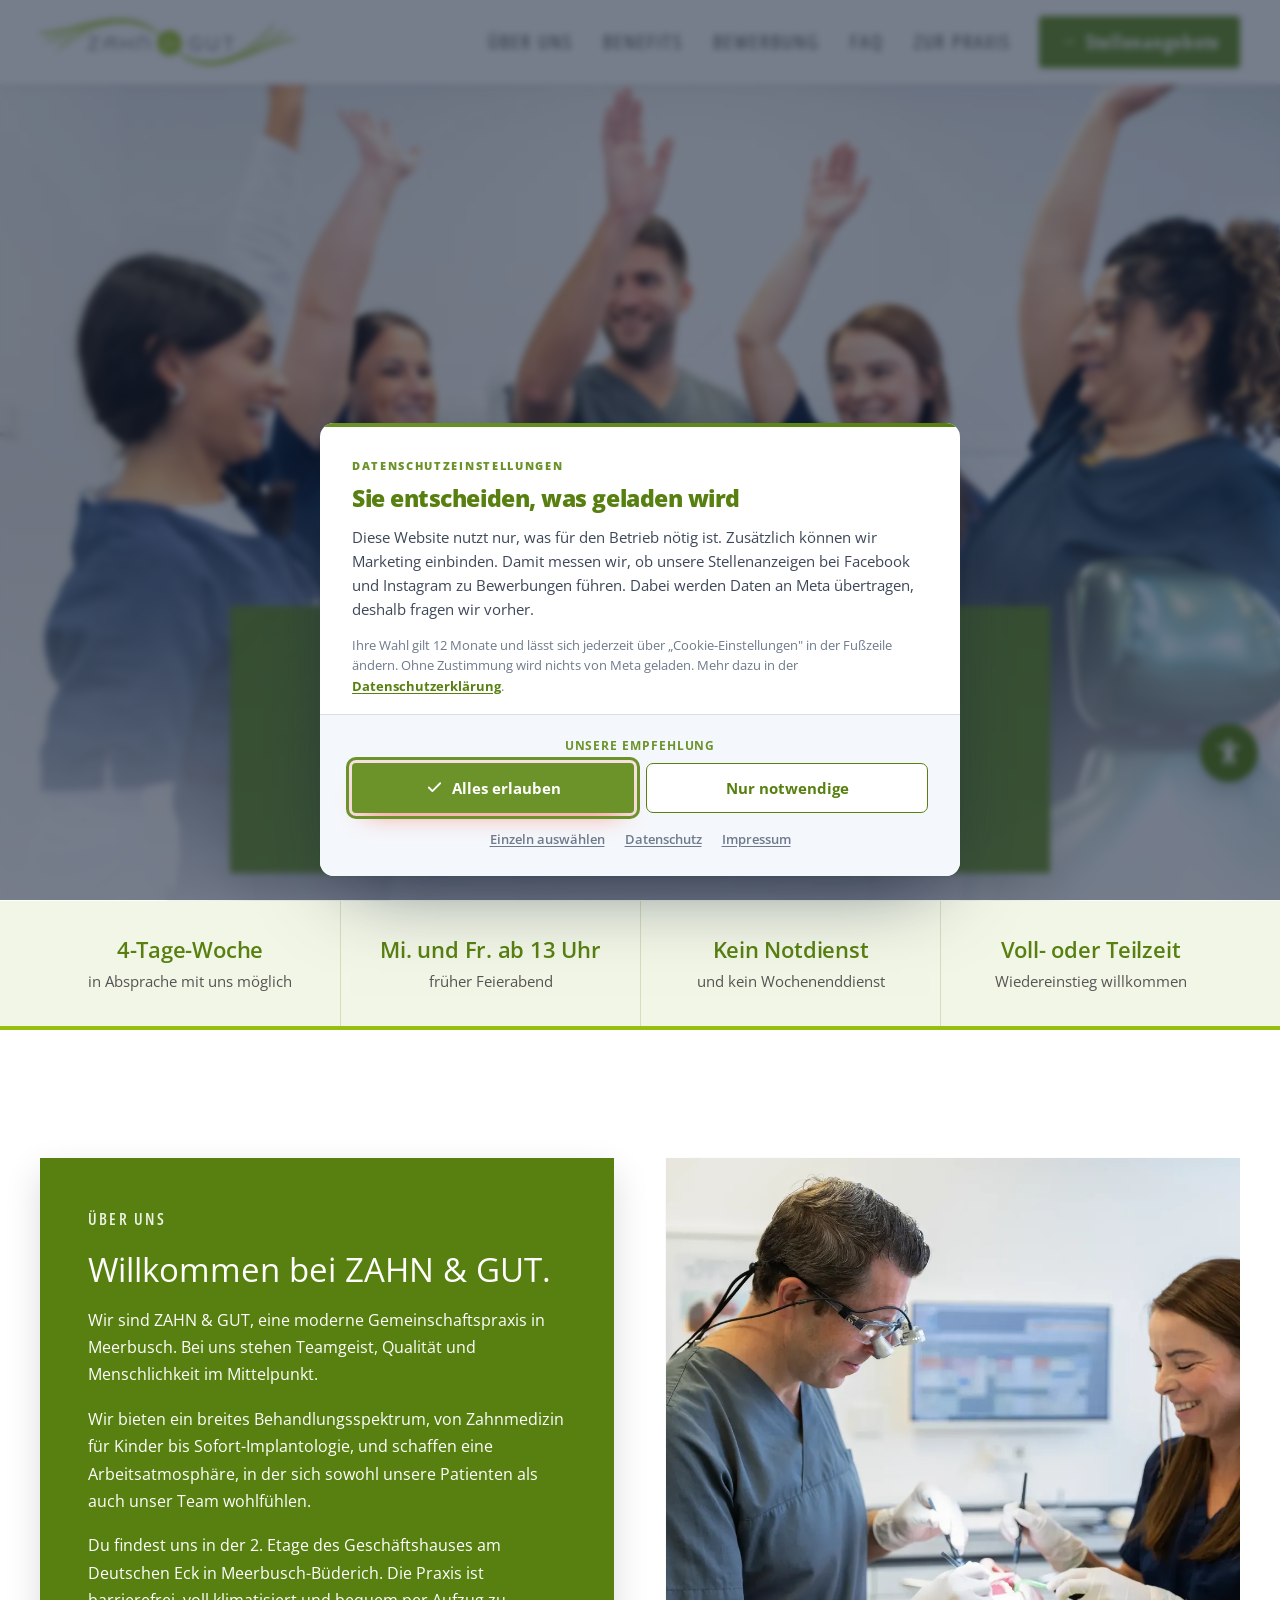
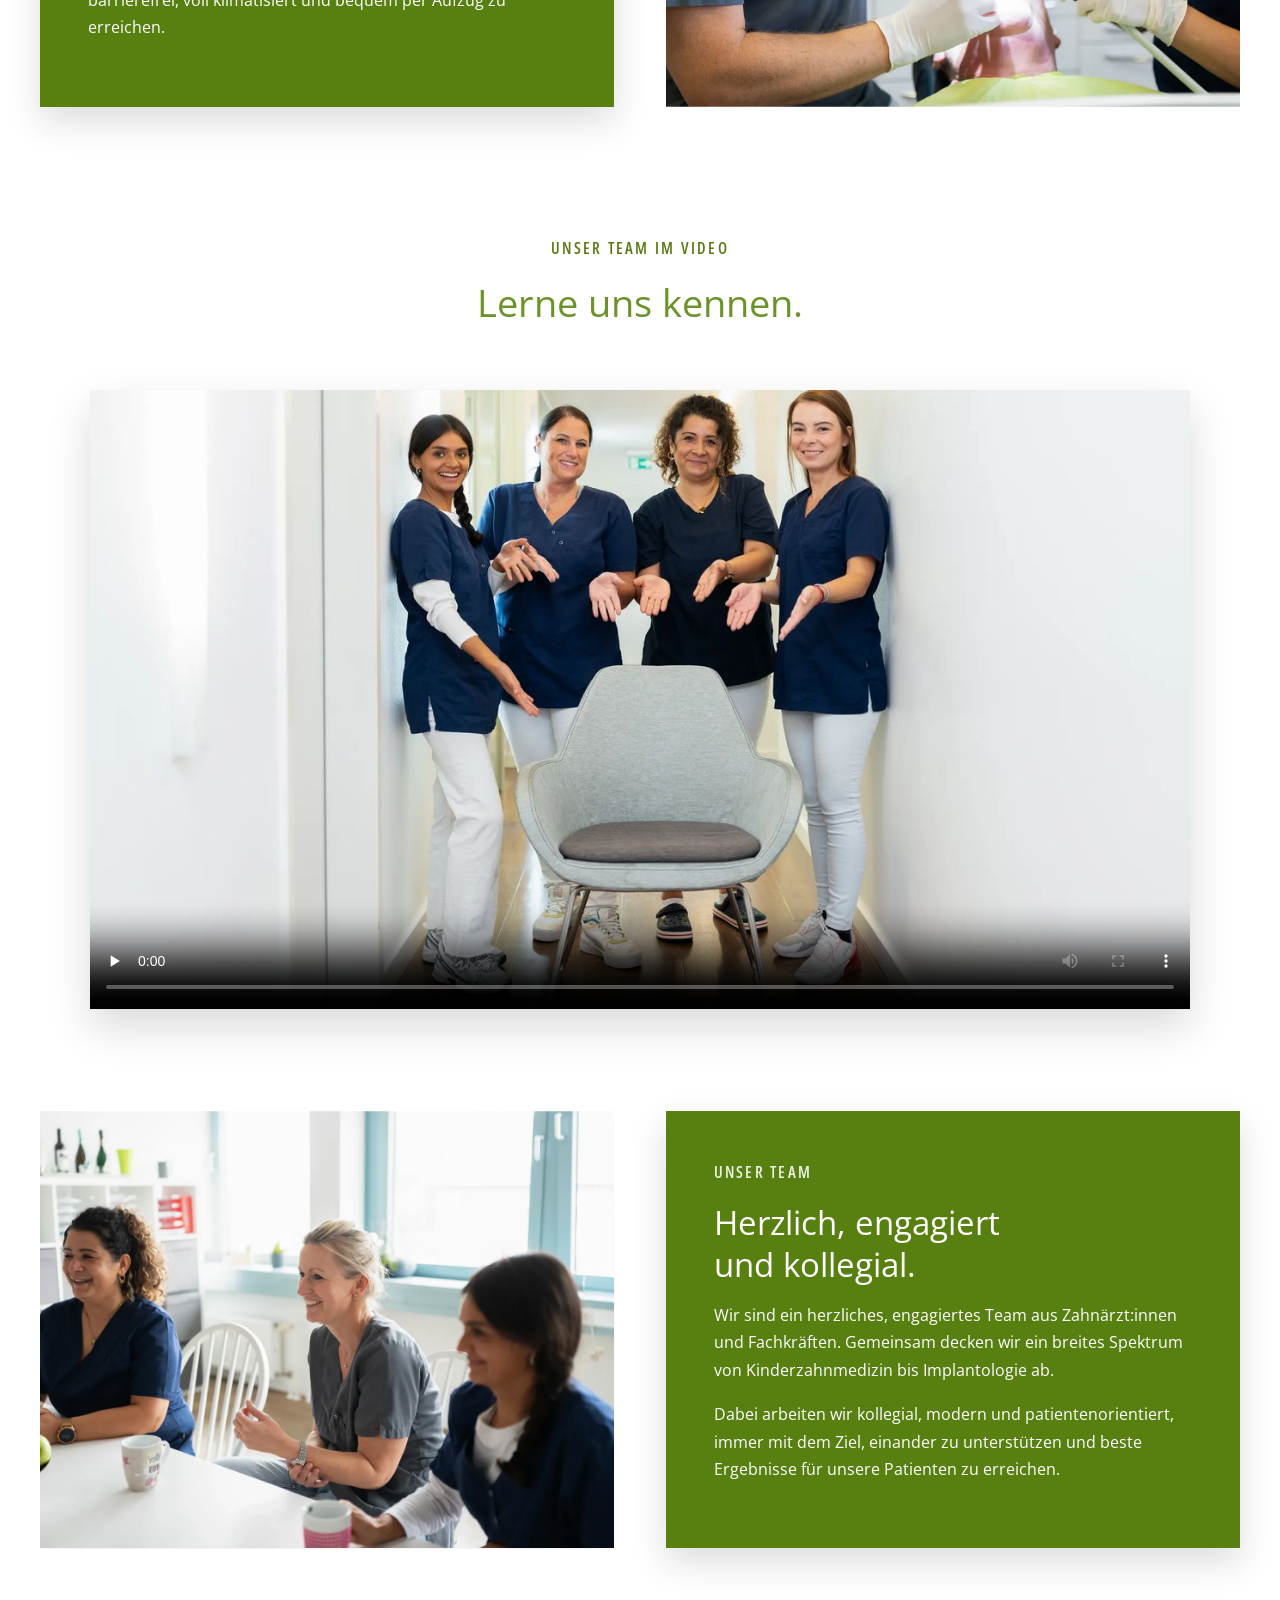
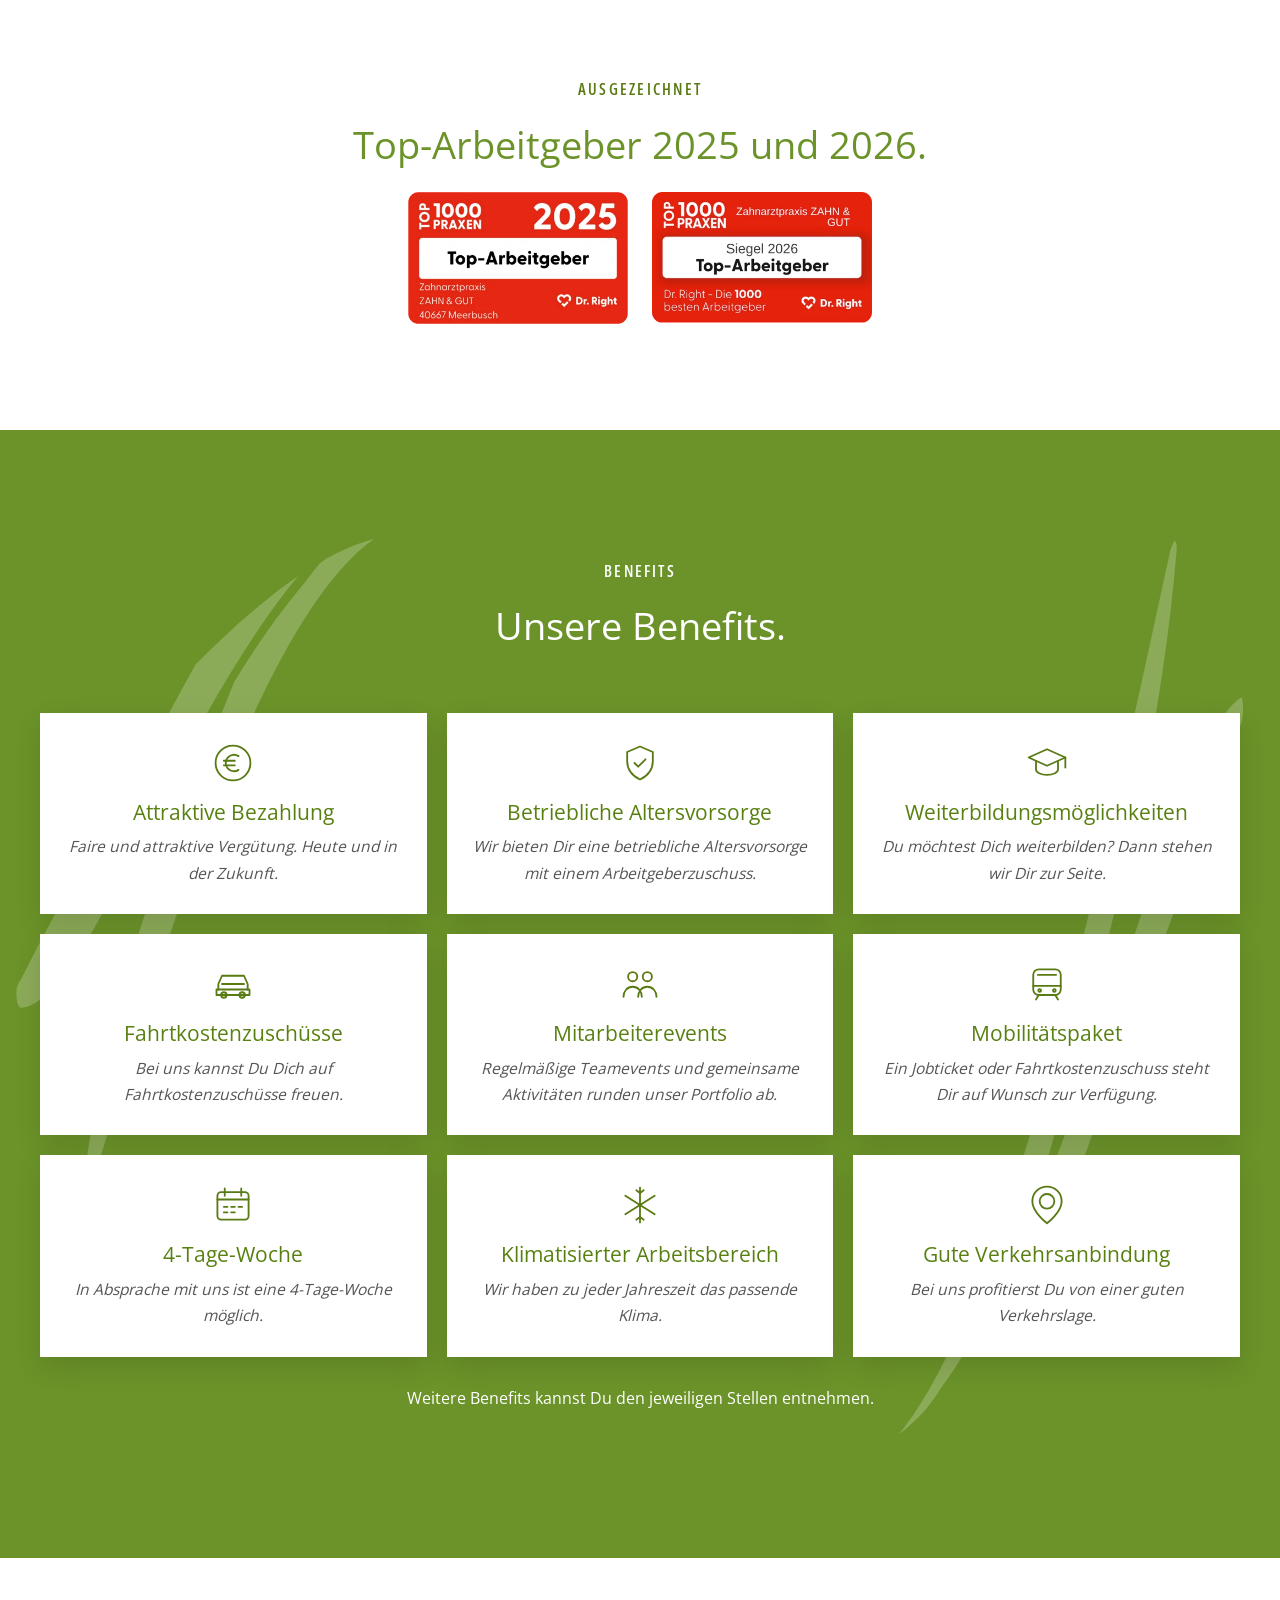
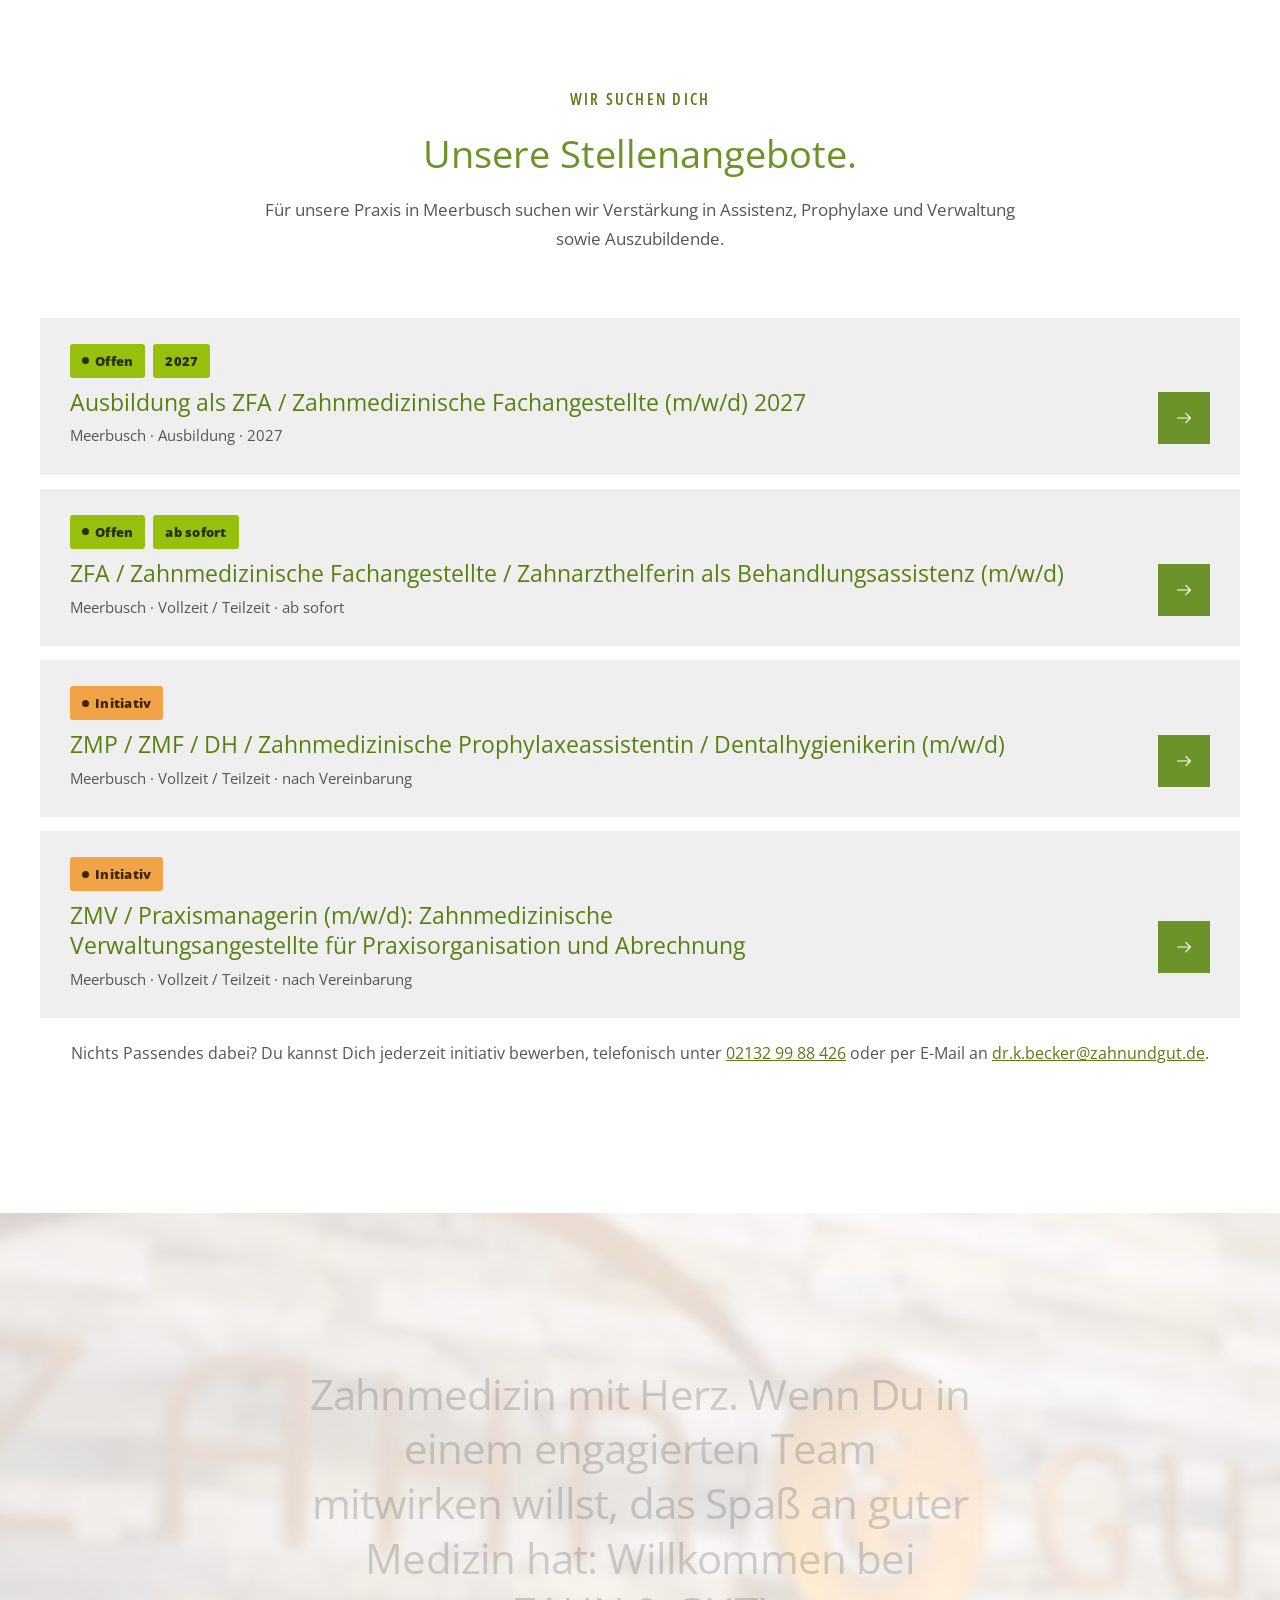
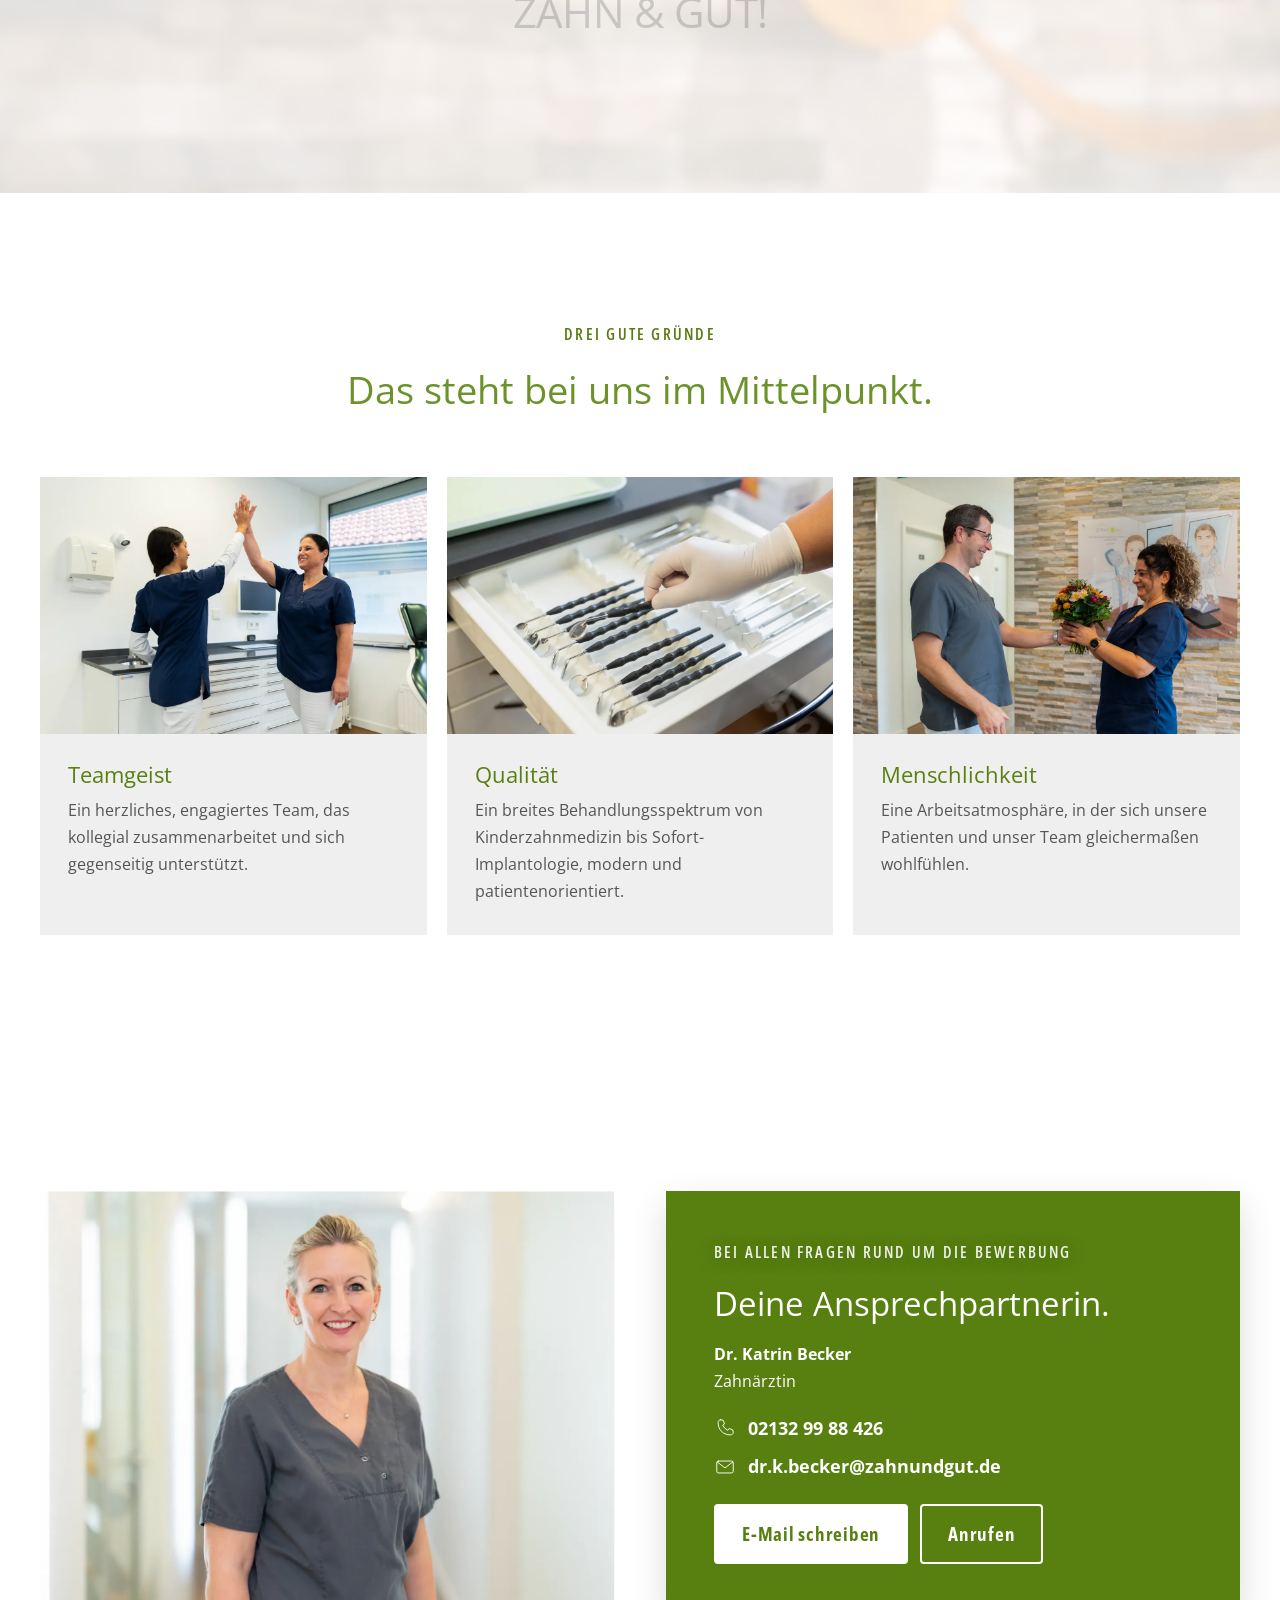
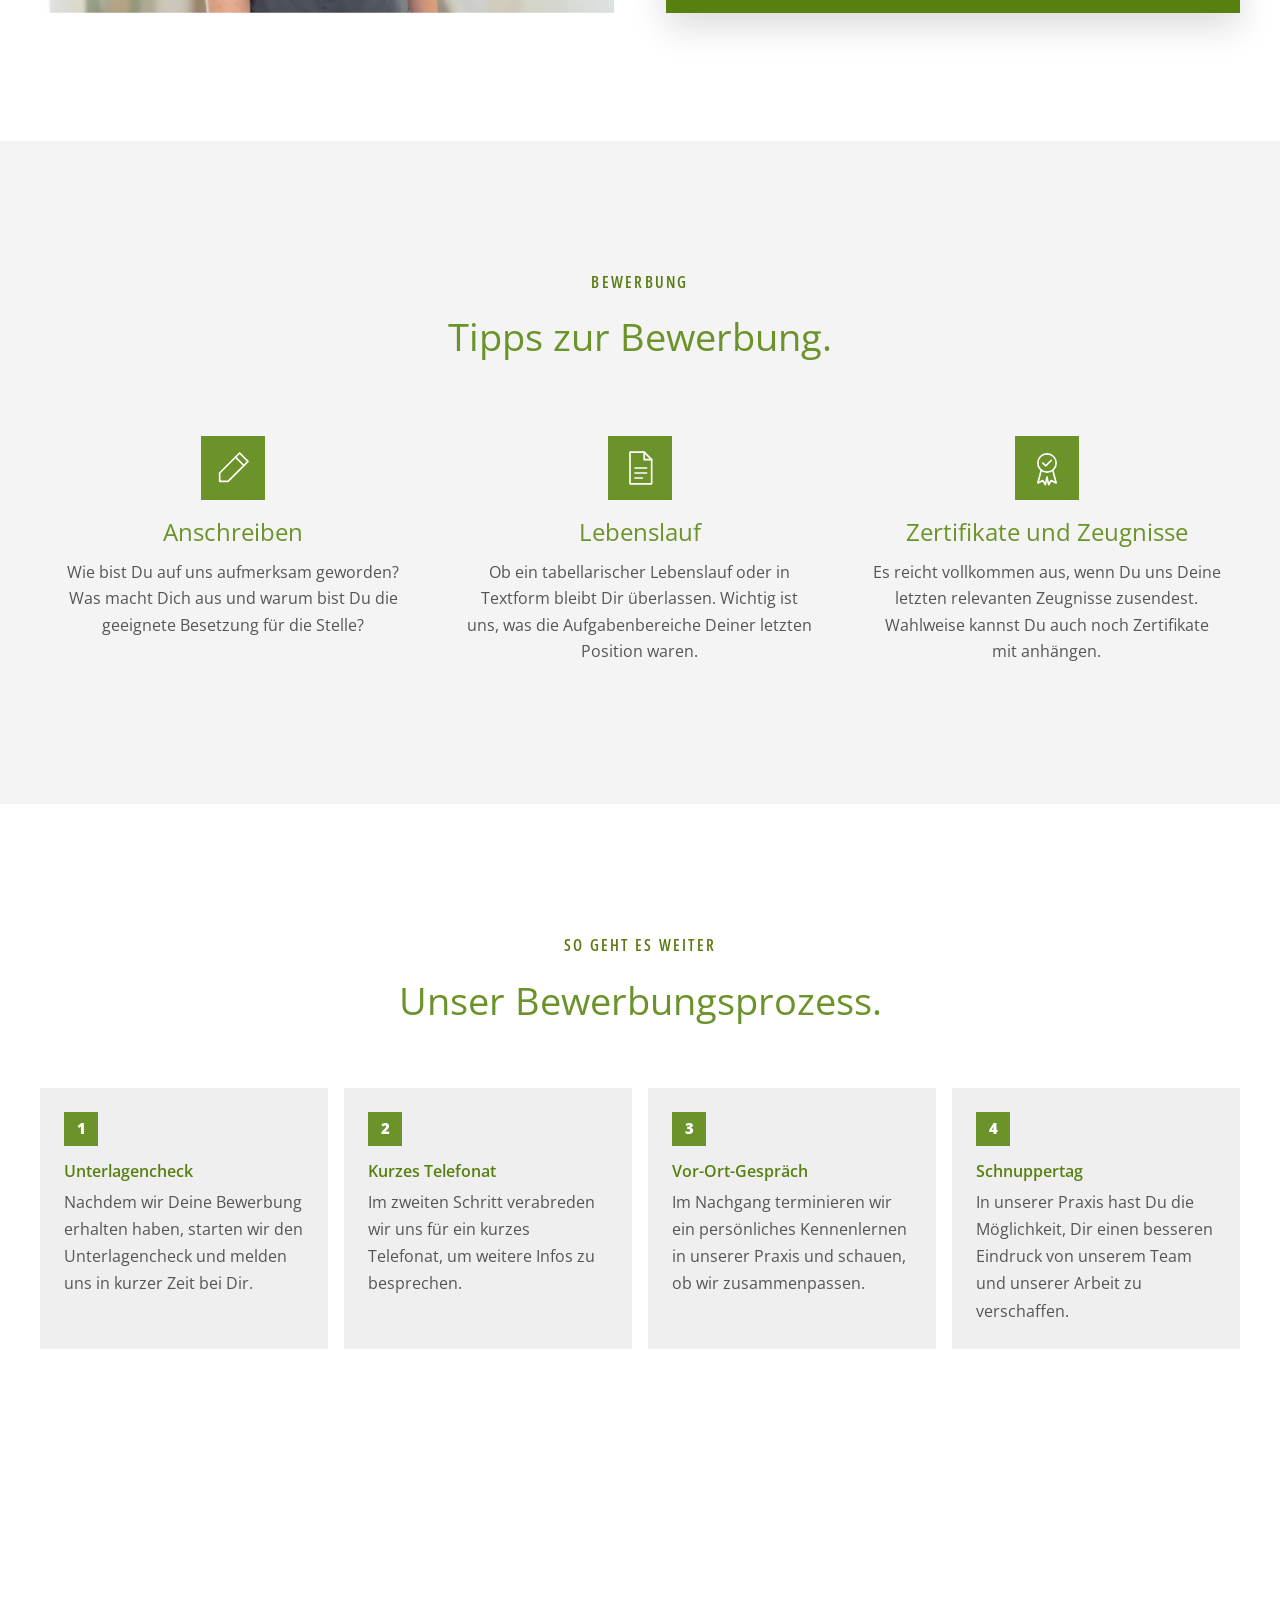
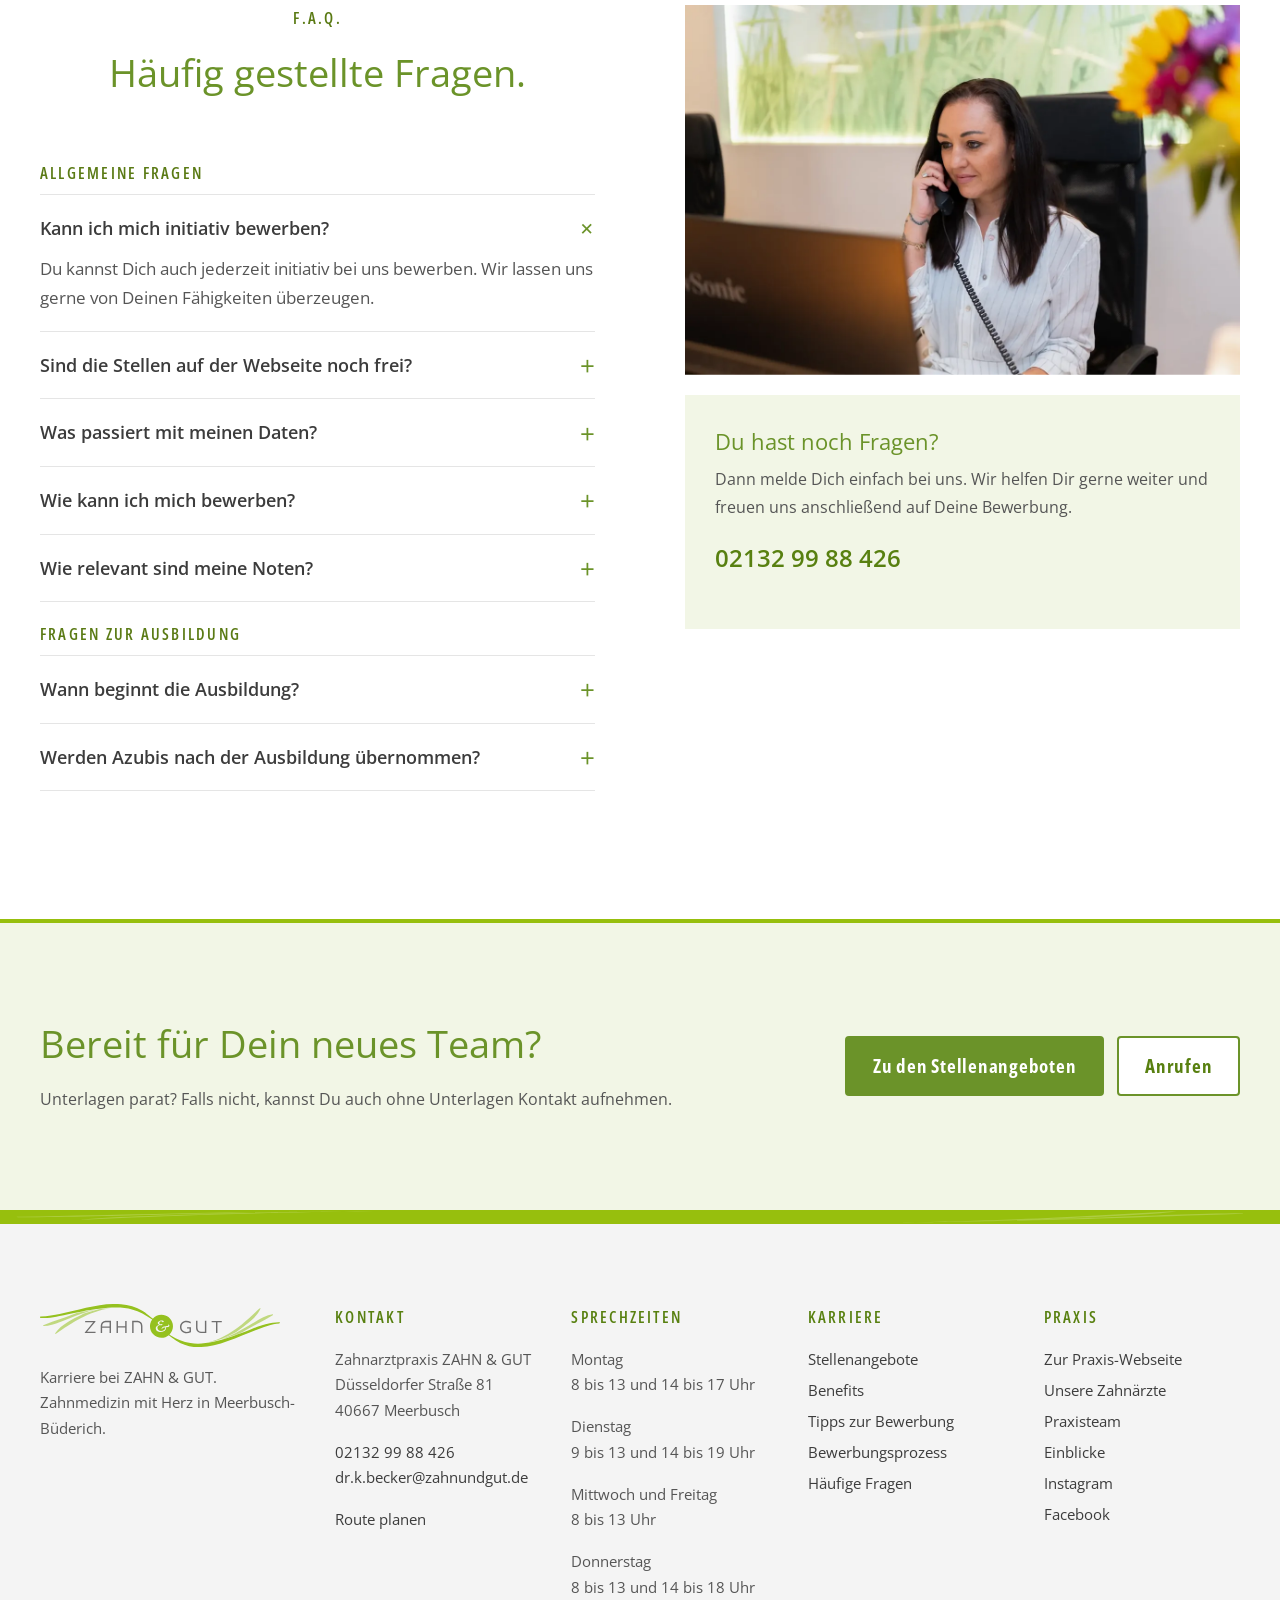
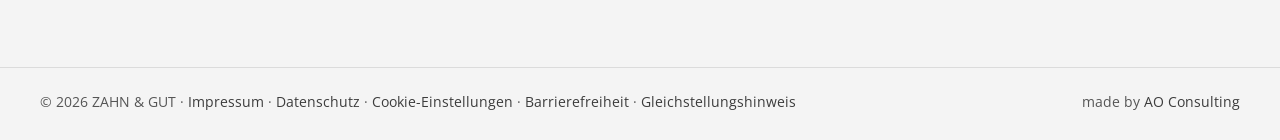
==== commit 8abbb9e8: "Recruiting-Video von Wistia als lokales MP4 eingebaut (Abschnitt „Lerne uns kennen“, Wunsch Awan) Vi" ====
--- a/website/index.html
+++ b/website/index.html
@@ -24,7 +24,7 @@
 <link rel="stylesheet" href="assets/css/einwilligung.css?v=bdec8e14">
 <link rel="stylesheet" href="assets/css/barrierefreiheit.css?v=439c8efa">
 <link rel="stylesheet" href="assets/css/stil.css?v=6bf61de2">
-<link rel="stylesheet" href="assets/css/karriere.css?v=5ed31714">
+<link rel="stylesheet" href="assets/css/karriere.css?v=718fe11f">
 <script type="application/ld+json">
 {
   "@context": "https://schema.org",
@@ -131,6 +131,20 @@
   <figure class="bild-quer"><picture><source srcset="assets/img/ueber-uns.webp" type="image/webp"><img src="assets/img/ueber-uns.jpg" alt="Zahnarzt und Assistentin bei der Arbeit im Behandlungszimmer" width="1500" height="1000" loading="lazy" decoding="async"></picture></figure>
 </section>
 
+<section id="video" class="wrap video-band" aria-labelledby="video-titel">
+  <div class="abschnitt-kopf">
+    <p class="dachzeile">Unser Team im Video</p>
+    <h2 id="video-titel">Lerne uns kennen.</h2>
+  </div>
+  <figure class="video-rahmen">
+    <video controls preload="none" playsinline poster="assets/img/video-vorschau.jpg" width="1280" height="720">
+      <source src="assets/video/recruitingvideo.mp4" type="video/mp4">
+      Dein Browser kann das Video nicht abspielen. <a href="assets/video/recruitingvideo.mp4">Video herunterladen</a>
+    </video>
+    <figcaption class="sr-only">Recruiting-Video von ZAHN &amp; GUT: Mitarbeiterinnen erzählen, warum sie gerne in der Praxis arbeiten. Untertitel sind im Video eingeblendet.</figcaption>
+  </figure>
+</section>
+
 <section id="team" class="wrap abschnitt zwei umgekehrt ci-paar">
   <div class="text-spalte">
     <p class="dachzeile">Unser Team</p>
@@ -386,7 +400,7 @@
 
 <script src="assets/js/konfiguration.js?v=e868f275"></script>
 <script src="assets/js/ao-konfiguration.js?v=724d4877" defer></script>
-<script src="assets/js/einwilligung.js?v=dd1c5f8d" defer></script>
+<script src="assets/js/einwilligung.js?v=a00ceaa6" defer></script>
 <script src="assets/js/messung.js?v=e7f94acc" defer></script>
 <script src="assets/js/barrierefreiheit.js?v=6e360ef9" defer></script>
 <script src="assets/js/app.js?v=881cea18" defer></script>
--- a/website/assets/css/karriere.css
+++ b/website/assets/css/karriere.css
@@ -391,3 +391,8 @@
 .einblicke-raster figure{margin:0}
 .einblicke-raster img{width:100%;aspect-ratio:4/3;object-fit:cover}
 @media (max-width:600px){.einblicke-raster{grid-template-columns:1fr 1fr}.einblicke-raster figure:first-child{grid-column:1/-1}}
+
+/* Recruiting-Video (von Wistia übernommen, liegt lokal, lädt erst beim Abspielen) */
+.video-band{padding-bottom:clamp(56px,8vw,110px)}
+.video-rahmen{margin:0 auto;max-width:1100px;box-shadow:0 18px 40px rgba(0,0,0,.15);background:#000}
+.video-rahmen video{display:block;width:100%;height:auto;aspect-ratio:16/9}
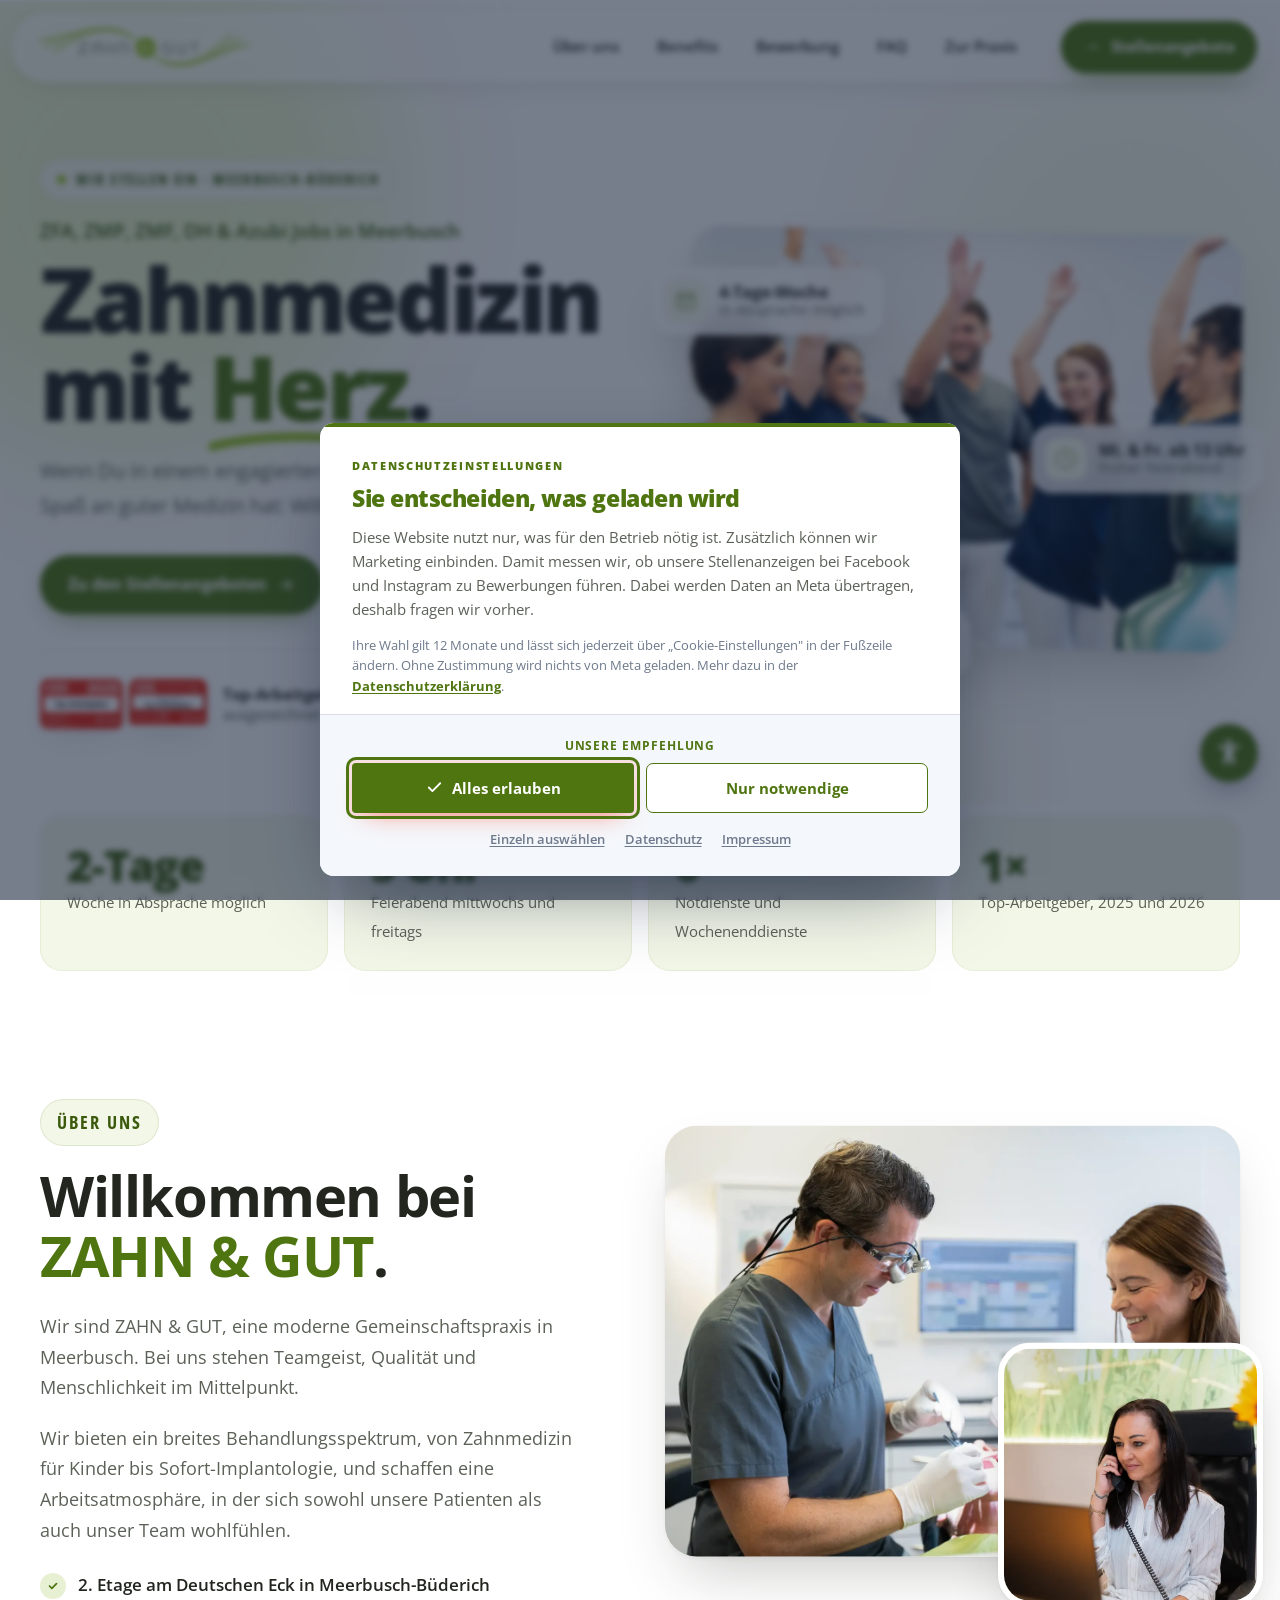
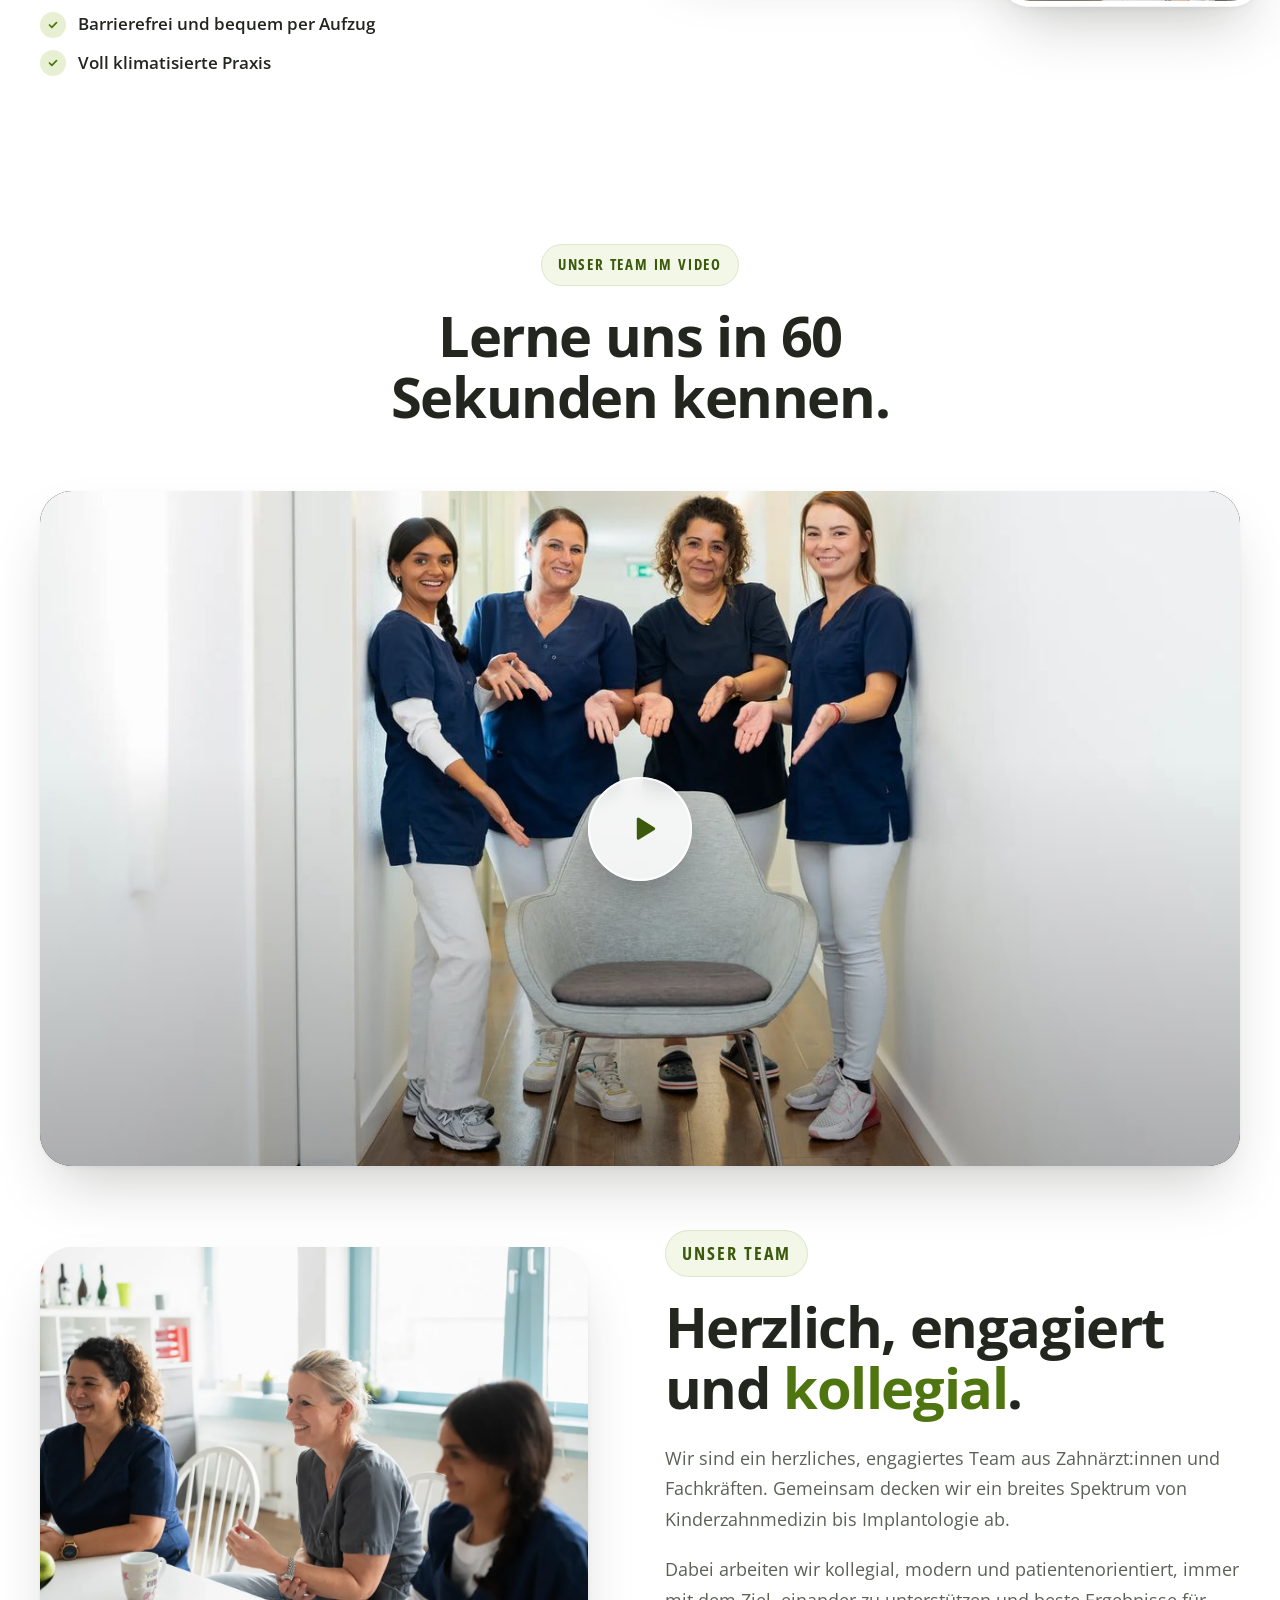
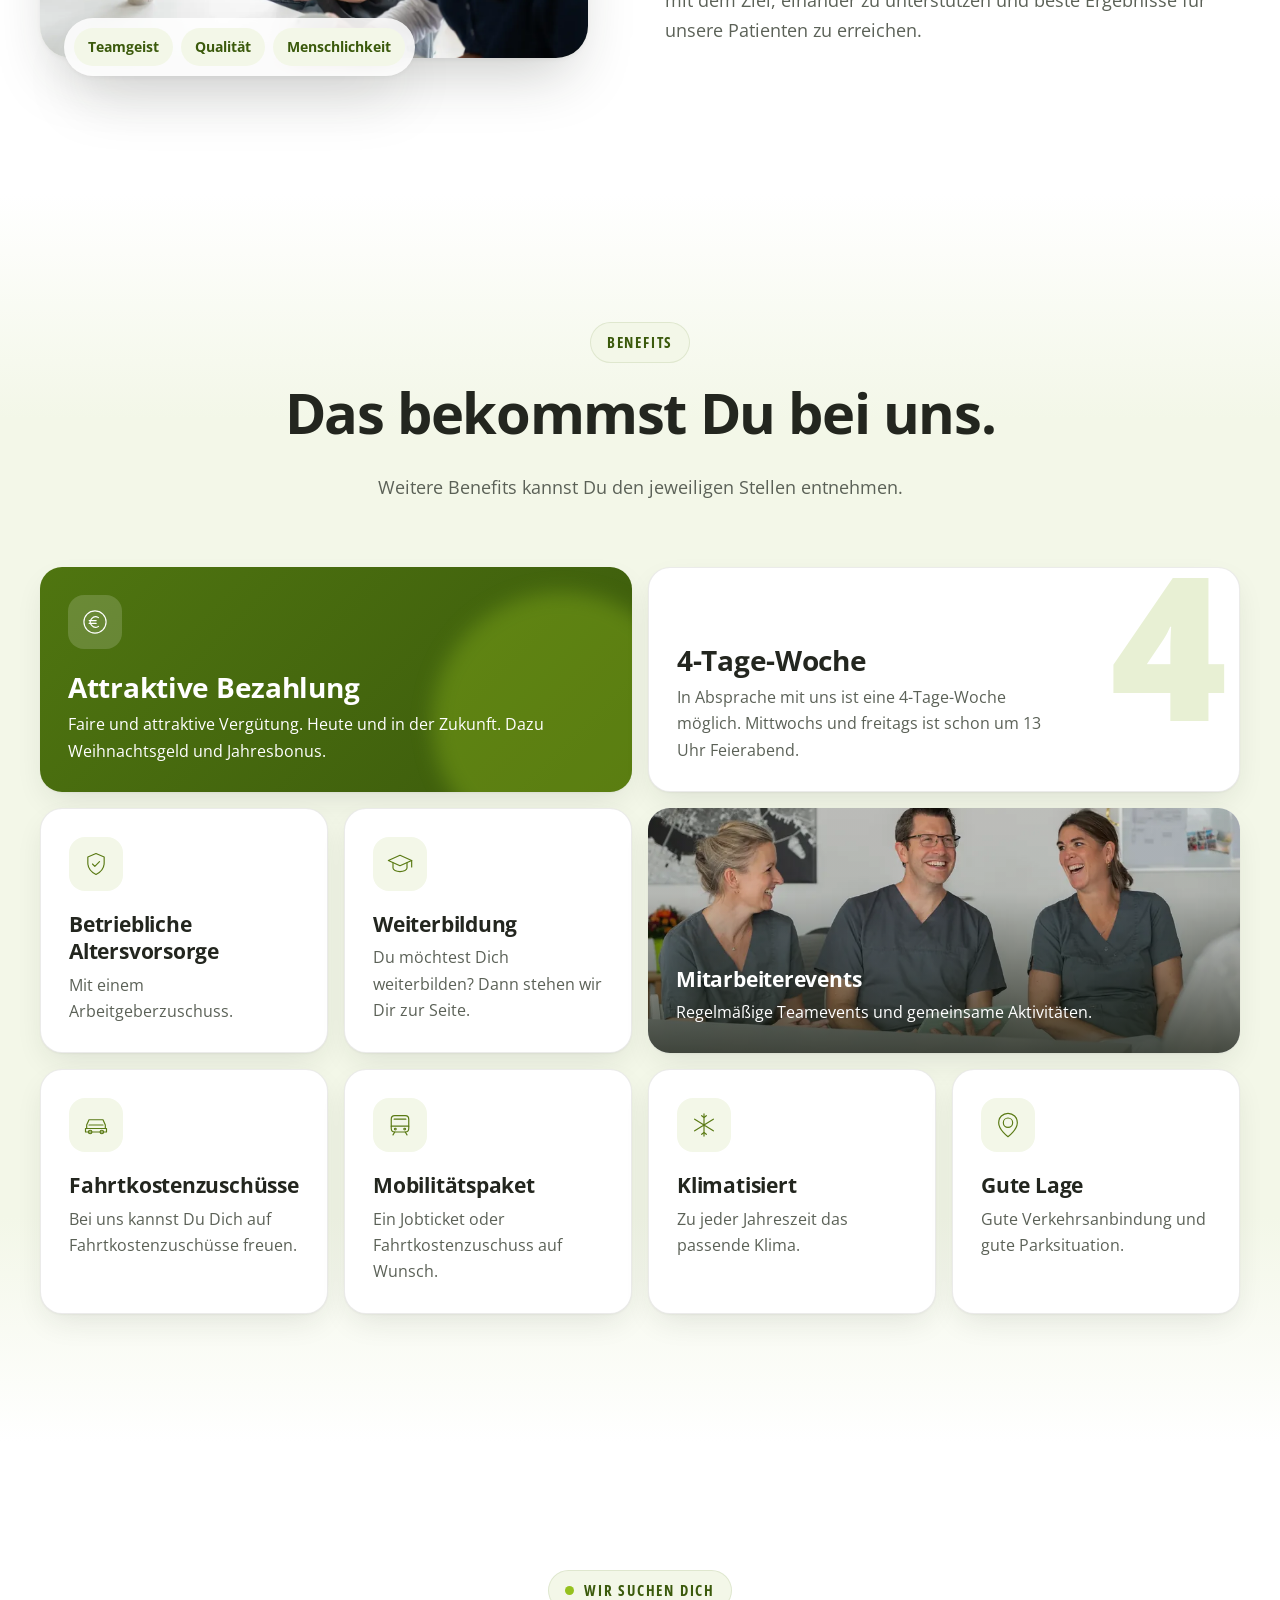
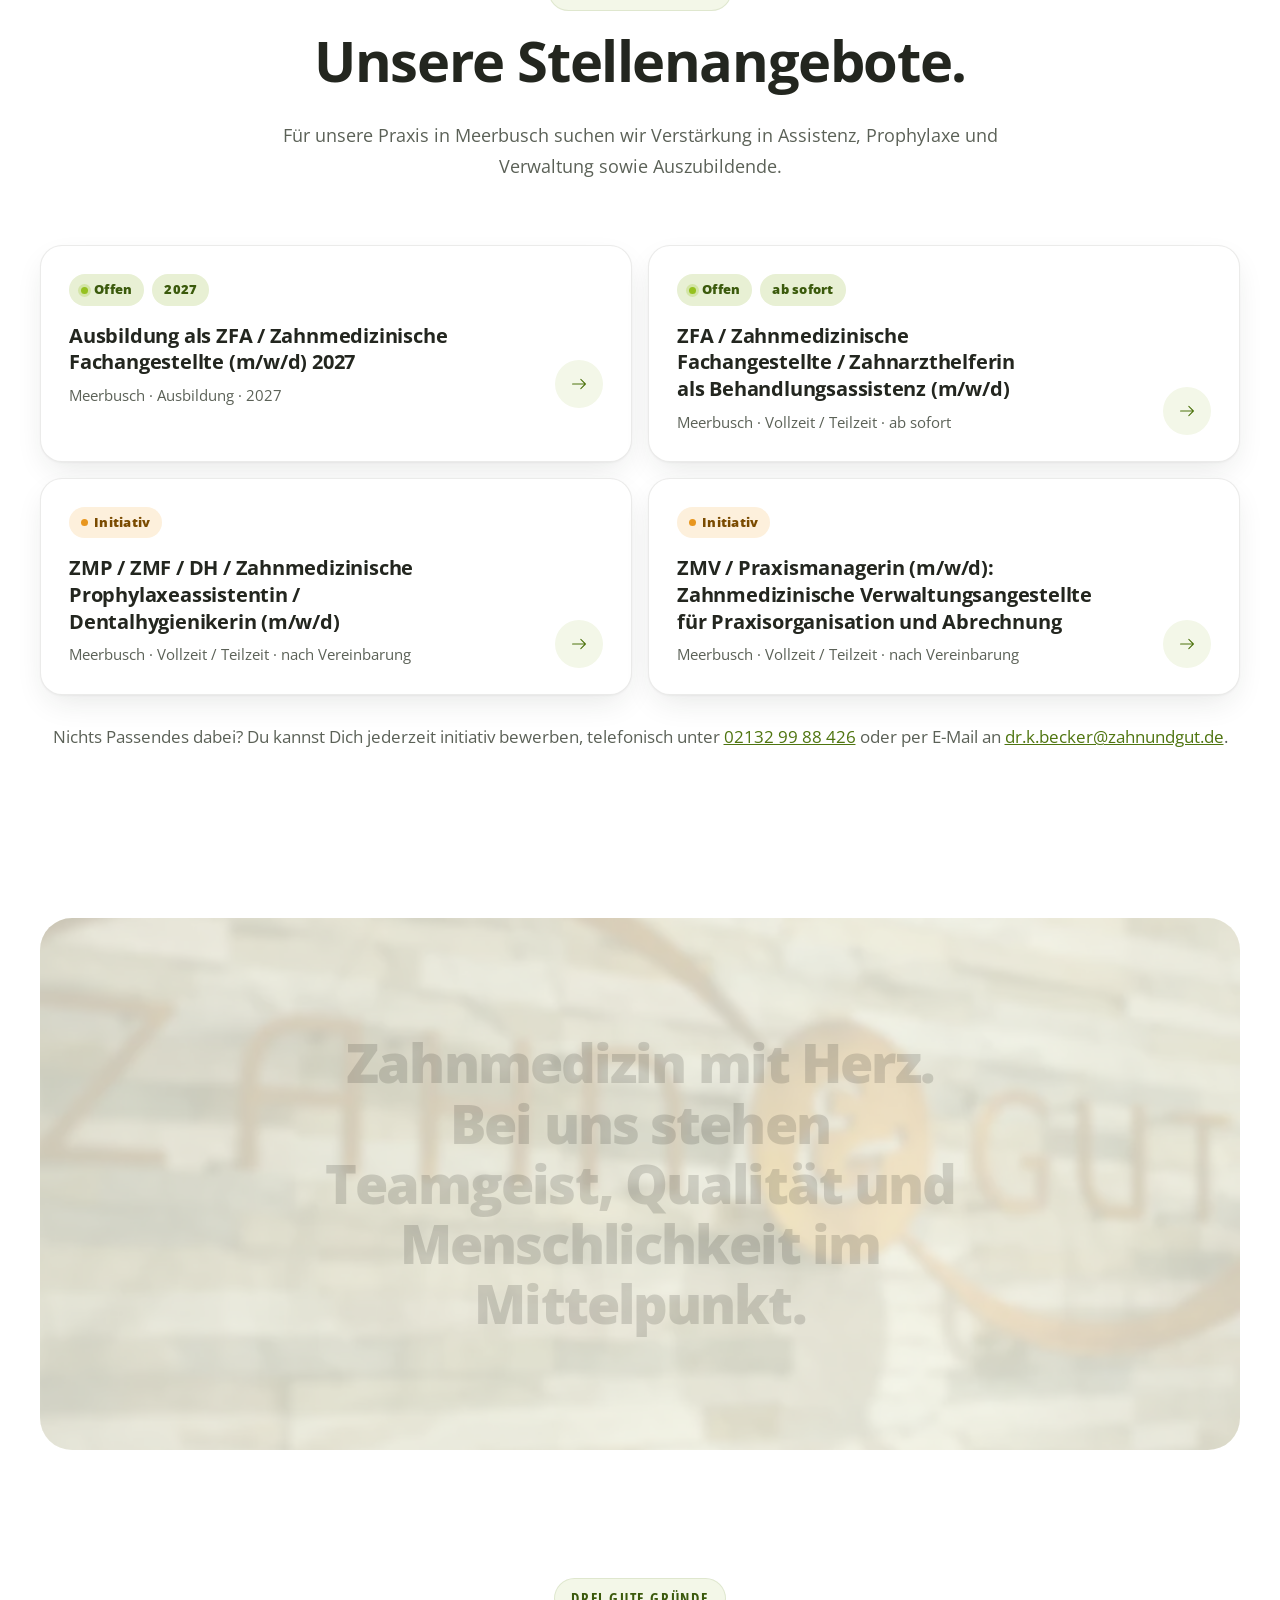
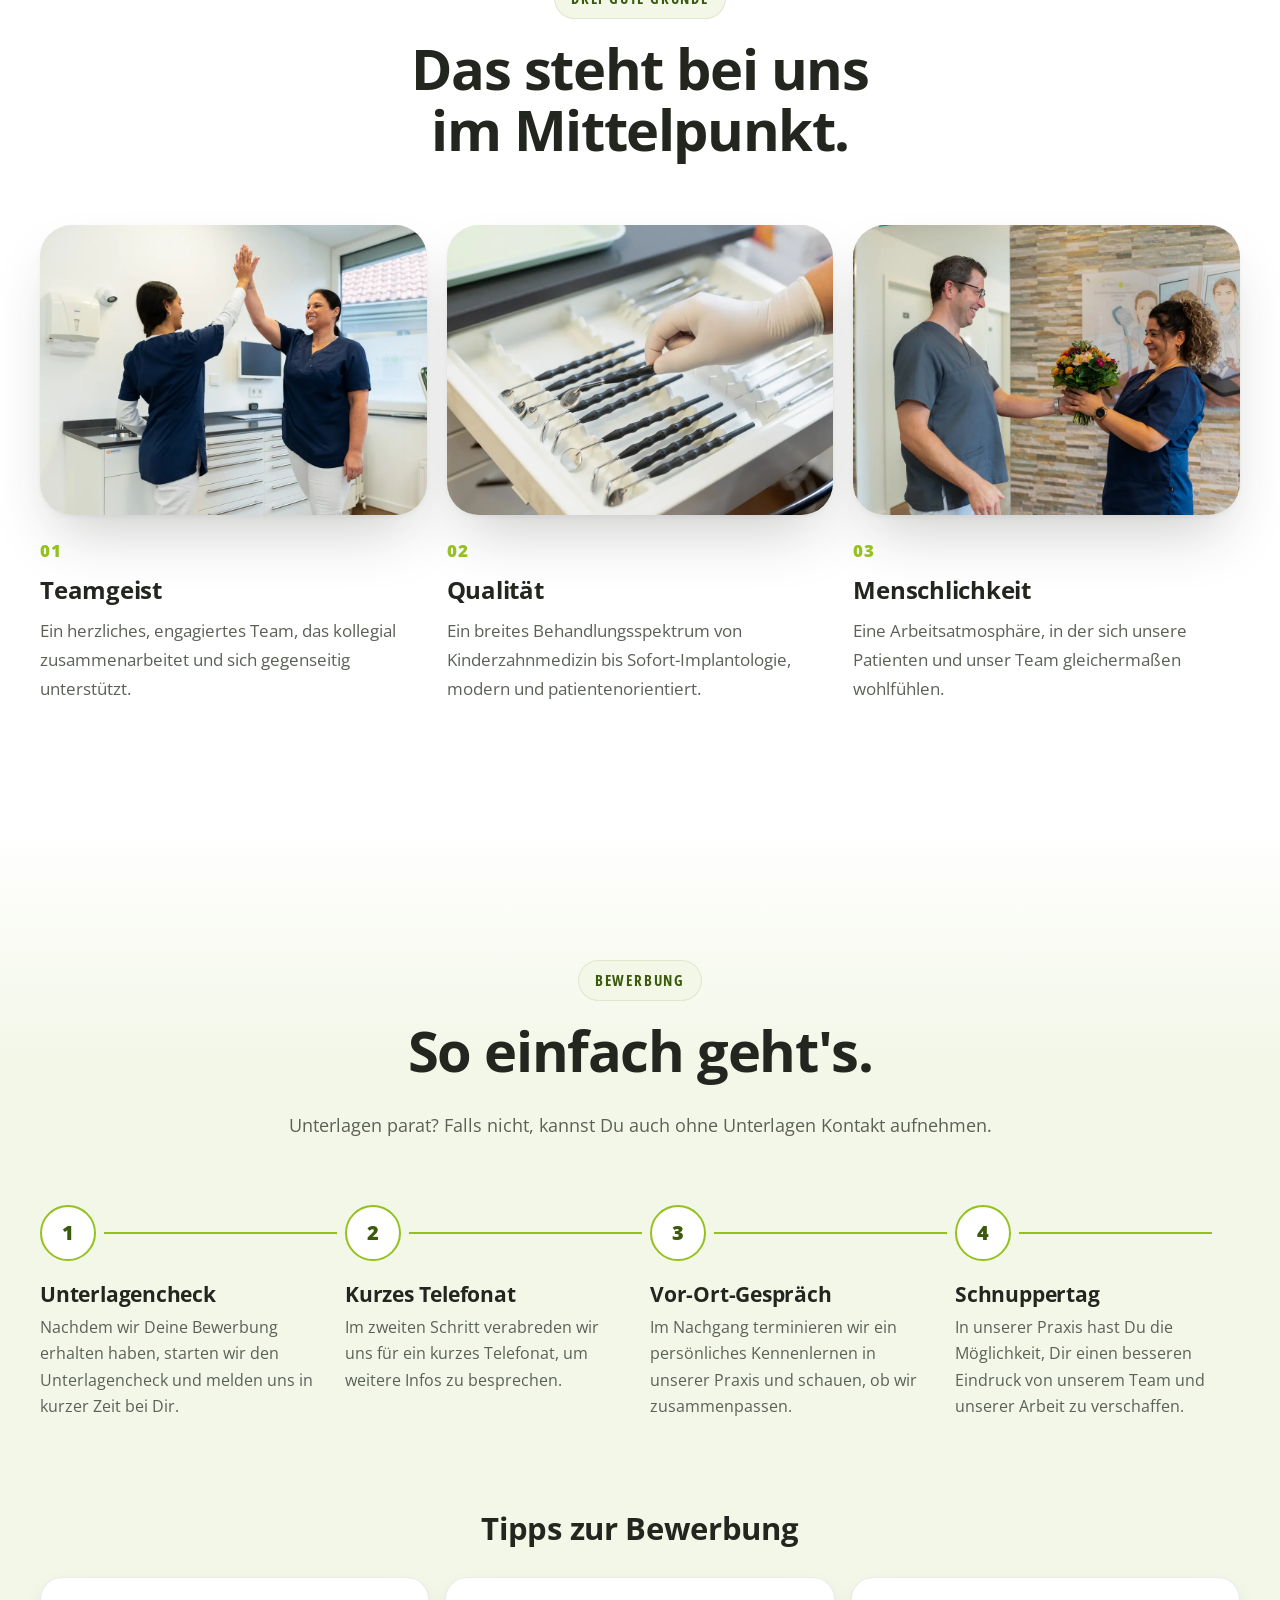
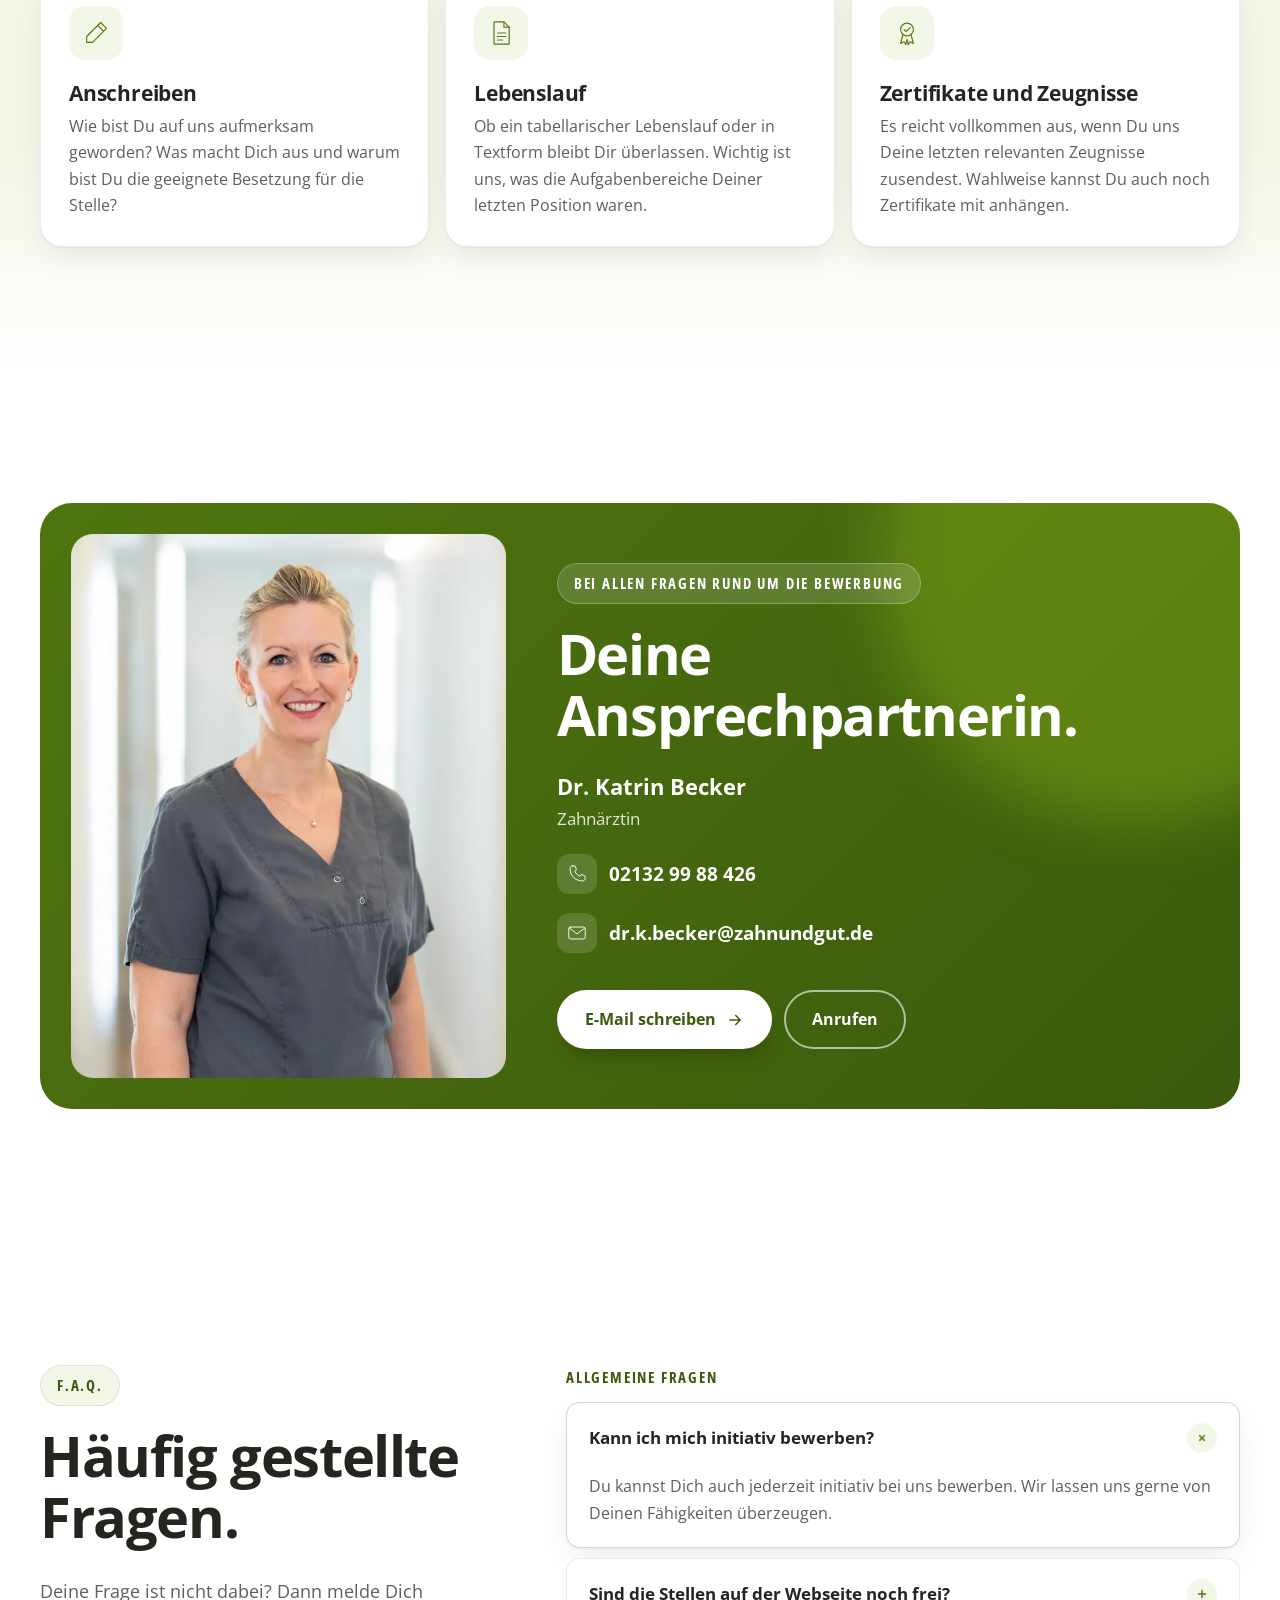
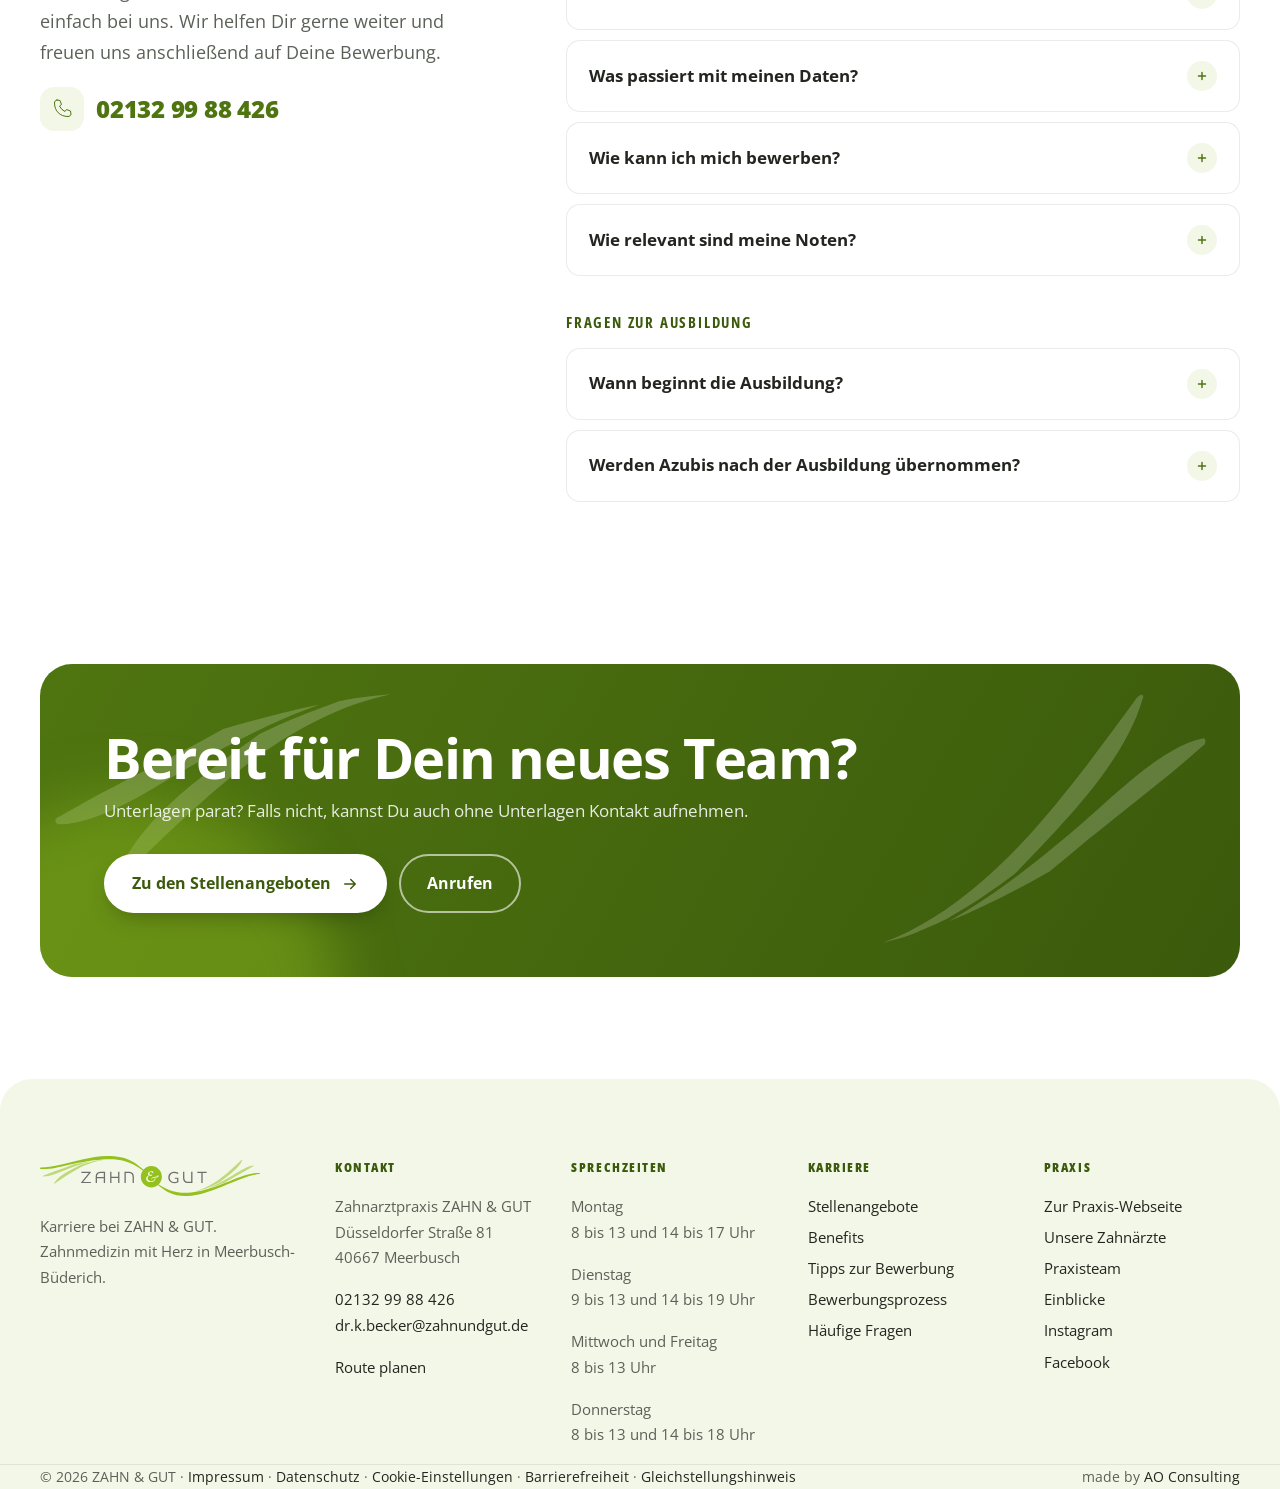
==== commit 2777ee82: "Neue Gestaltung im Stil 2027: hell, luftig, mit ruhigen Animationen (Wunsch Awan und Kollege) CI ble" ====
--- a/website/index.html
+++ b/website/index.html
@@ -24,7 +24,8 @@
 <link rel="stylesheet" href="assets/css/einwilligung.css?v=bdec8e14">
 <link rel="stylesheet" href="assets/css/barrierefreiheit.css?v=439c8efa">
 <link rel="stylesheet" href="assets/css/stil.css?v=6bf61de2">
-<link rel="stylesheet" href="assets/css/karriere.css?v=718fe11f">
+<link rel="stylesheet" href="assets/css/karriere.css?v=ff2c9c4a">
+<link rel="stylesheet" href="assets/css/frisch.css?v=7353e6aa">
 <script type="application/ld+json">
 {
   "@context": "https://schema.org",
@@ -68,6 +69,7 @@
 </script>
 </head>
 <body class="startseite">
+<div class="f-fortschritt" aria-hidden="true"></div>
 <a class="skip" href="#inhalt">Zum Inhalt springen</a>
 
 <header class="kopf">
@@ -90,105 +92,119 @@
 
 <main id="inhalt">
 
-<section class="hero hero-karriere" aria-labelledby="hero-titel">
-  <div class="hero-foto">
-    <picture>
-      <source media="(max-width:760px)" srcset="assets/img/hero-team-mobil.webp" type="image/webp">
-      <source media="(max-width:760px)" srcset="assets/img/hero-team-mobil.jpg">
-      <source srcset="assets/img/hero-team.webp" type="image/webp">
-      <img src="assets/img/hero-team.jpg" alt="Das Team von ZAHN &amp; GUT klatscht sich gemeinsam ab" width="1980" height="1320" fetchpriority="high">
-    </picture>
-  </div>
-  <div class="hero-schleier"></div>
-  <div class="wrap hero-inhalt">
-    <div class="hero-box">
-      <h1 id="hero-titel">ZFA, ZMP, ZMF, DH &amp; Zahnarzt Jobs in Meerbusch</h1>
-      <p class="hero-unterzeile">Zahnmedizin mit Herz. Werde Teil unseres Teams!</p>
-      <div class="knoepfe">
-        <a class="knopf knopf-hell" href="#stellen">Zu den Stellenangeboten</a>
+<!-- ===== Hero: Text links, Teamfoto rechts mit schwebenden Karten (Gestaltung 2027, Wunsch Awan 07.10.2026) ===== -->
+<section class="f-hero" aria-labelledby="hero-titel">
+  <div class="f-blobs" aria-hidden="true"><span></span><span></span><span></span></div>
+  <div class="wrap f-hero-raster">
+    <div class="f-hero-text">
+      <p class="f-pill"><span class="f-live" aria-hidden="true"></span>Wir stellen ein · Meerbusch-Büderich</p>
+      <h1 id="hero-titel"><span class="f-h1-klein">ZFA, ZMP, ZMF, DH &amp; Azubi Jobs in Meerbusch</span><span class="f-h1-gross">Zahnmedizin mit <em class="f-markiert">Herz<svg viewBox="0 0 200 20" preserveAspectRatio="none" aria-hidden="true"><path d="M3 14 C 50 4, 120 4, 197 12"/></svg></em>.</span></h1>
+      <p class="f-lead">Wenn Du in einem engagierten Team mitwirken willst, das Spaß an guter Medizin hat: Willkommen bei ZAHN&nbsp;&amp;&nbsp;GUT!</p>
+      <div class="f-knoepfe">
+        <a class="knopf" href="#stellen">Zu den Stellenangeboten <svg class="f-pfeil" viewBox="0 0 24 24" fill="none" stroke="currentColor" stroke-width="2" stroke-linecap="round" stroke-linejoin="round" aria-hidden="true"><path d="M5 12h14M13 6l6 6-6 6"/></svg></a>
+        <a class="knopf knopf-rand" href="#video"><span class="f-play-klein"><svg viewBox="0 0 24 24" aria-hidden="true"><path fill="currentColor" d="M8 5.5v13a1 1 0 0 0 1.5.86l10.5-6.5a1 1 0 0 0 0-1.72L9.5 4.64A1 1 0 0 0 8 5.5z"/></svg></span>Video ansehen</a>
       </div>
-    </div>
-  </div>
-</section>
-
-<section id="auf-einen-blick" class="fakten-leiste" aria-label="Auf einen Blick">
-  <div class="wrap fakten-raster">
-    <div><strong>4-Tage-Woche</strong><span>in Absprache mit uns möglich</span></div>
-    <div><strong>Mi. und Fr. ab 13 Uhr</strong><span>früher Feierabend</span></div>
-    <div><strong>Kein Notdienst</strong><span>und kein Wochenenddienst</span></div>
-    <div><strong>Voll- oder Teilzeit</strong><span>Wiedereinstieg willkommen</span></div>
-  </div>
-</section>
-
-<section id="ueber-uns" class="wrap abschnitt zwei ci-paar">
-  <div class="text-spalte">
-    <p class="dachzeile">Über uns</p>
-    <h2>Willkommen bei ZAHN &amp; GUT.</h2>
+      <div class="f-vertrauen">
+        <div class="f-siegel-mini">
+          <img src="assets/img/siegel-top-arbeitgeber-2025.png" alt="Siegel Top 1000 Praxen 2025: Top-Arbeitgeber" width="400" height="240">
+          <img src="assets/img/siegel-top-arbeitgeber-2026.png" alt="Siegel Top 1000 Praxen 2026: Top-Arbeitgeber" width="400" height="258">
+        </div>
+        <p><strong>Top-Arbeitgeber 2025 &amp; 2026</strong><span>ausgezeichnet von Dr. Right</span></p>
+      </div>
+    </div>
+    <div class="f-hero-bild">
+      <div class="f-hero-foto"><picture><source srcset="assets/img/hero-team-43.webp" type="image/webp"><img src="assets/img/hero-team-43.jpg" alt="Das Team von ZAHN &amp; GUT klatscht sich gemeinsam ab" width="1320" height="990" fetchpriority="high"></picture></div>
+      <div class="f-schwebe f-s1"><span class="f-schwebe-ikon"><img src="assets/img/icons/kalender.svg" alt="" width="48" height="48"></span><p><strong>4-Tage-Woche</strong><span>in Absprache möglich</span></p></div>
+      <div class="f-schwebe f-s2"><span class="f-schwebe-ikon"><img src="assets/img/icons/uhr.svg" alt="" width="48" height="48"></span><p><strong>Mi. &amp; Fr. ab 13 Uhr</strong><span>früher Feierabend</span></p></div>
+      <div class="f-schwebe f-s3"><span class="f-schwebe-ikon"><img src="assets/img/icons/vorsorge.svg" alt="" width="48" height="48"></span><p><strong>Kein Notdienst</strong><span>kein Wochenenddienst</span></p></div>
+    </div>
+  </div>
+</section>
+
+<!-- ===== Zahlen, zählen beim Einblenden hoch ===== -->
+<section id="auf-einen-blick" class="wrap f-zahlen" aria-label="Auf einen Blick">
+  <div class="f-zahl f-anim"><strong><span data-zahl="4">4</span>-Tage</strong><span>Woche in Absprache möglich</span></div>
+  <div class="f-zahl f-anim"><strong><span data-zahl="13">13</span> Uhr</strong><span>Feierabend mittwochs und freitags</span></div>
+  <div class="f-zahl f-anim"><strong><span data-zahl="0">0</span></strong><span>Notdienste und Wochenenddienste</span></div>
+  <div class="f-zahl f-anim"><strong><span data-zahl="2">2</span>&times;</strong><span>Top-Arbeitgeber, 2025 und 2026</span></div>
+</section>
+
+<!-- ===== Über uns ===== -->
+<section id="ueber-uns" class="wrap abschnitt f-zwei">
+  <div class="f-text f-anim">
+    <p class="f-pill">Über uns</p>
+    <h2>Willkommen bei <span class="f-gruen">ZAHN&nbsp;&amp;&nbsp;GUT</span>.</h2>
     <p>Wir sind ZAHN &amp; GUT, eine moderne Gemeinschaftspraxis in Meerbusch. Bei uns stehen Teamgeist, Qualität und Menschlichkeit im Mittelpunkt.</p>
     <p>Wir bieten ein breites Behandlungsspektrum, von Zahnmedizin für Kinder bis Sofort-Implantologie, und schaffen eine Arbeitsatmosphäre, in der sich sowohl unsere Patienten als auch unser Team wohlfühlen.</p>
-    <p>Du findest uns in der 2. Etage des Geschäftshauses am Deutschen Eck in Meerbusch-Büderich. Die Praxis ist barrierefrei, voll klimatisiert und bequem per Aufzug zu erreichen.</p>
-  </div>
-  <figure class="bild-quer"><picture><source srcset="assets/img/ueber-uns.webp" type="image/webp"><img src="assets/img/ueber-uns.jpg" alt="Zahnarzt und Assistentin bei der Arbeit im Behandlungszimmer" width="1500" height="1000" loading="lazy" decoding="async"></picture></figure>
-</section>
-
-<section id="video" class="wrap video-band" aria-labelledby="video-titel">
-  <div class="abschnitt-kopf">
-    <p class="dachzeile">Unser Team im Video</p>
-    <h2 id="video-titel">Lerne uns kennen.</h2>
-  </div>
-  <figure class="video-rahmen">
+    <ul class="f-haken">
+      <li>2. Etage am Deutschen Eck in Meerbusch-Büderich</li>
+      <li>Barrierefrei und bequem per Aufzug</li>
+      <li>Voll klimatisierte Praxis</li>
+    </ul>
+  </div>
+  <div class="f-collage f-anim">
+    <figure class="f-foto f-foto-gross" data-tiefe="-0.05"><picture><source srcset="assets/img/ueber-uns.webp" type="image/webp"><img src="assets/img/ueber-uns.jpg" alt="Zahnarzt und Assistentin bei der Arbeit im Behandlungszimmer" width="1500" height="1000" loading="lazy" decoding="async"></picture></figure>
+    <figure class="f-foto f-foto-klein" data-tiefe="0.06"><picture><source srcset="assets/img/faq-empfang.webp" type="image/webp"><img src="assets/img/faq-empfang.jpg" alt="Mitarbeiterin telefoniert lächelnd am Empfang" width="1200" height="800" loading="lazy" decoding="async"></picture></figure>
+  </div>
+</section>
+
+<!-- ===== Video ===== -->
+<section id="video" class="wrap f-video-band" aria-labelledby="video-titel">
+  <div class="f-kopf f-anim">
+    <p class="f-pill">Unser Team im Video</p>
+    <h2 id="video-titel">Lerne uns in 60 Sekunden kennen.</h2>
+  </div>
+  <figure class="f-video f-anim">
     <video controls preload="none" playsinline poster="assets/img/video-vorschau.jpg" width="1280" height="720">
       <source src="assets/video/recruitingvideo.mp4" type="video/mp4">
       Dein Browser kann das Video nicht abspielen. <a href="assets/video/recruitingvideo.mp4">Video herunterladen</a>
     </video>
+    <button type="button" class="f-play" aria-label="Video abspielen"><span><svg viewBox="0 0 24 24" aria-hidden="true"><path fill="currentColor" d="M8 5.5v13a1 1 0 0 0 1.5.86l10.5-6.5a1 1 0 0 0 0-1.72L9.5 4.64A1 1 0 0 0 8 5.5z"/></svg></span></button>
     <figcaption class="sr-only">Recruiting-Video von ZAHN &amp; GUT: Mitarbeiterinnen erzählen, warum sie gerne in der Praxis arbeiten. Untertitel sind im Video eingeblendet.</figcaption>
   </figure>
 </section>
 
-<section id="team" class="wrap abschnitt zwei umgekehrt ci-paar">
-  <div class="text-spalte">
-    <p class="dachzeile">Unser Team</p>
-    <h2>Herzlich, engagiert und kollegial.</h2>
+<!-- ===== Team ===== -->
+<section id="team" class="wrap abschnitt f-zwei f-umgekehrt">
+  <div class="f-text f-anim">
+    <p class="f-pill">Unser Team</p>
+    <h2>Herzlich, engagiert und <span class="f-gruen">kollegial</span>.</h2>
     <p>Wir sind ein herzliches, engagiertes Team aus Zahnärzt:innen und Fachkräften. Gemeinsam decken wir ein breites Spektrum von Kinderzahnmedizin bis Implantologie ab.</p>
     <p>Dabei arbeiten wir kollegial, modern und patientenorientiert, immer mit dem Ziel, einander zu unterstützen und beste Ergebnisse für unsere Patienten zu erreichen.</p>
   </div>
-  <figure class="bild-quer"><picture><source srcset="assets/img/team.webp" type="image/webp"><img src="assets/img/team.jpg" alt="Das Team sitzt im Pausenraum, unterhält sich lächelnd und trinkt Kaffee" width="1500" height="1000" loading="lazy" decoding="async"></picture></figure>
-</section>
-
-<section class="wrap siegel-band" aria-label="Auszeichnungen">
-  <p class="dachzeile">Ausgezeichnet</p>
-  <h2>Top-Arbeitgeber 2025 und 2026.</h2>
-  <div class="siegel-reihe">
-    <picture><source srcset="assets/img/siegel-top-arbeitgeber-2025.webp" type="image/webp"><img src="assets/img/siegel-top-arbeitgeber-2025.png" alt="Siegel Top 1000 Praxen 2025: Top-Arbeitgeber, Zahnarztpraxis ZAHN &amp; GUT, Dr. Right" width="400" height="240" loading="lazy"></picture>
-    <picture><source srcset="assets/img/siegel-top-arbeitgeber-2026.webp" type="image/webp"><img src="assets/img/siegel-top-arbeitgeber-2026.png" alt="Siegel Top 1000 Praxen 2026: Top-Arbeitgeber, Zahnarztpraxis ZAHN &amp; GUT, Dr. Right" width="400" height="258" loading="lazy"></picture>
-  </div>
-</section>
-
-<section id="benefits" class="abschnitt benefits-gruen">
+  <div class="f-bildkarte f-anim">
+    <figure class="f-foto" data-tiefe="-0.04"><picture><source srcset="assets/img/team.webp" type="image/webp"><img src="assets/img/team.jpg" alt="Das Team sitzt im Pausenraum, unterhält sich lächelnd und trinkt Kaffee" width="1500" height="1000" loading="lazy" decoding="async"></picture></figure>
+    <div class="f-zitat"><span>Teamgeist</span><span>Qualität</span><span>Menschlichkeit</span></div>
+  </div>
+</section>
+
+<!-- ===== Benefits als Bento-Raster ===== -->
+<section id="benefits" class="abschnitt f-benefits">
   <div class="wrap">
-    <div class="abschnitt-kopf">
-      <p class="dachzeile">Benefits</p>
-      <h2>Unsere Benefits.</h2>
-    </div>
-    <div class="benefits-raster">
-      <div class="benefit"><img src="assets/img/icons/euro.svg" alt="" width="48" height="48" loading="lazy"><h3>Attraktive Bezahlung</h3><p>Faire und attraktive Vergütung. Heute und in der Zukunft.</p></div>
-      <div class="benefit"><img src="assets/img/icons/vorsorge.svg" alt="" width="48" height="48" loading="lazy"><h3>Betriebliche Altersvorsorge</h3><p>Wir bieten Dir eine betriebliche Altersvorsorge mit einem Arbeitgeberzuschuss.</p></div>
-      <div class="benefit"><img src="assets/img/icons/weiterbildung.svg" alt="" width="48" height="48" loading="lazy"><h3>Weiterbildungsmöglichkeiten</h3><p>Du möchtest Dich weiterbilden? Dann stehen wir Dir zur Seite.</p></div>
-      <div class="benefit"><img src="assets/img/icons/auto.svg" alt="" width="48" height="48" loading="lazy"><h3>Fahrtkostenzuschüsse</h3><p>Bei uns kannst Du Dich auf Fahrtkostenzuschüsse freuen.</p></div>
-      <div class="benefit"><img src="assets/img/icons/team.svg" alt="" width="48" height="48" loading="lazy"><h3>Mitarbeiterevents</h3><p>Regelmäßige Teamevents und gemeinsame Aktivitäten runden unser Portfolio ab.</p></div>
-      <div class="benefit"><img src="assets/img/icons/bahn.svg" alt="" width="48" height="48" loading="lazy"><h3>Mobilitätspaket</h3><p>Ein Jobticket oder Fahrtkostenzuschuss steht Dir auf Wunsch zur Verfügung.</p></div>
-      <div class="benefit"><img src="assets/img/icons/kalender.svg" alt="" width="48" height="48" loading="lazy"><h3>4-Tage-Woche</h3><p>In Absprache mit uns ist eine 4-Tage-Woche möglich.</p></div>
-      <div class="benefit"><img src="assets/img/icons/klima.svg" alt="" width="48" height="48" loading="lazy"><h3>Klimatisierter Arbeitsbereich</h3><p>Wir haben zu jeder Jahreszeit das passende Klima.</p></div>
-      <div class="benefit"><img src="assets/img/icons/lage.svg" alt="" width="48" height="48" loading="lazy"><h3>Gute Verkehrsanbindung</h3><p>Bei uns profitierst Du von einer guten Verkehrslage.</p></div>
-    </div>
-    <p class="benefits-fuss">Weitere Benefits kannst Du den jeweiligen Stellen entnehmen.</p>
-  </div>
-</section>
-
-<section id="stellen" class="abschnitt flaeche">
+    <div class="f-kopf f-anim">
+      <p class="f-pill">Benefits</p>
+      <h2>Das bekommst Du bei uns.</h2>
+      <p>Weitere Benefits kannst Du den jeweiligen Stellen entnehmen.</p>
+    </div>
+    <div class="f-bento">
+      <div class="f-kachel f-ben f-gross f-gruen-flaeche f-anim"><span class="f-ikon"><img src="assets/img/icons/euro.svg" alt="" width="48" height="48" loading="lazy"></span><h3>Attraktive Bezahlung</h3><p>Faire und attraktive Vergütung. Heute und in der Zukunft. Dazu Weihnachtsgeld und Jahresbonus.</p></div>
+      <div class="f-kachel f-ben f-gross f-tint f-anim"><span class="f-riesig" aria-hidden="true">4</span><h3>4-Tage-Woche</h3><p>In Absprache mit uns ist eine 4-Tage-Woche möglich. Mittwochs und freitags ist schon um 13 Uhr Feierabend.</p></div>
+      <div class="f-kachel f-ben f-anim"><span class="f-ikon"><img src="assets/img/icons/vorsorge.svg" alt="" width="48" height="48" loading="lazy"></span><h3>Betriebliche Altersvorsorge</h3><p>Mit einem Arbeitgeberzuschuss.</p></div>
+      <div class="f-kachel f-ben f-anim"><span class="f-ikon"><img src="assets/img/icons/weiterbildung.svg" alt="" width="48" height="48" loading="lazy"></span><h3>Weiterbildung</h3><p>Du möchtest Dich weiterbilden? Dann stehen wir Dir zur Seite.</p></div>
+      <div class="f-kachel f-ben f-gross f-bild f-anim"><picture><source srcset="assets/img/einblick-59.webp" type="image/webp"><img src="assets/img/einblick-59.jpg" alt="Teambesprechung am Tisch" width="900" height="675" loading="lazy" decoding="async"></picture><div><h3>Mitarbeiterevents</h3><p>Regelmäßige Teamevents und gemeinsame Aktivitäten.</p></div></div>
+      <div class="f-kachel f-ben f-anim"><span class="f-ikon"><img src="assets/img/icons/auto.svg" alt="" width="48" height="48" loading="lazy"></span><h3>Fahrtkostenzuschüsse</h3><p>Bei uns kannst Du Dich auf Fahrtkostenzuschüsse freuen.</p></div>
+      <div class="f-kachel f-ben f-anim"><span class="f-ikon"><img src="assets/img/icons/bahn.svg" alt="" width="48" height="48" loading="lazy"></span><h3>Mobilitätspaket</h3><p>Ein Jobticket oder Fahrtkostenzuschuss auf Wunsch.</p></div>
+      <div class="f-kachel f-ben f-anim"><span class="f-ikon"><img src="assets/img/icons/klima.svg" alt="" width="48" height="48" loading="lazy"></span><h3>Klimatisiert</h3><p>Zu jeder Jahreszeit das passende Klima.</p></div>
+      <div class="f-kachel f-ben f-anim"><span class="f-ikon"><img src="assets/img/icons/lage.svg" alt="" width="48" height="48" loading="lazy"></span><h3>Gute Lage</h3><p>Gute Verkehrsanbindung und gute Parksituation.</p></div>
+    </div>
+  </div>
+</section>
+
+<!-- ===== Stellen ===== -->
+<section id="stellen" class="abschnitt f-stellen">
   <div class="wrap">
-    <div class="abschnitt-kopf">
-      <p class="dachzeile">Wir suchen Dich</p>
+    <div class="f-kopf f-anim">
+      <p class="f-pill"><span class="f-live" aria-hidden="true"></span>Wir suchen Dich</p>
       <h2>Unsere Stellenangebote.</h2>
       <p>Für unsere Praxis in Meerbusch suchen wir Verstärkung in Assistenz, Prophylaxe und Verwaltung sowie Auszubildende.</p>
     </div>
@@ -238,76 +254,80 @@
   </div>
 </section>
 
-<section class="aussage aussage-bild" aria-label="Unser Leitsatz">
-  <div class="aussage-hg" data-parallax><picture><source srcset="assets/img/wand-logo.webp" type="image/webp"><img src="assets/img/wand-logo.jpg" alt="" width="1024" height="768" loading="lazy" decoding="async"></picture></div>
-  <div class="wrap"><p class="aussage-text" data-woerter>Zahnmedizin mit Herz. Wenn Du in einem engagierten Team mitwirken willst, das Spaß an guter Medizin hat: Willkommen bei ZAHN&nbsp;&amp;&nbsp;GUT!</p></div>
-</section>
-
+<!-- ===== Leitsatz, Wörter füllen sich beim Scrollen ===== -->
+<section class="wrap f-leitsatz" aria-label="Unser Leitsatz">
+  <div class="f-leitsatz-karte">
+    <div class="f-leitsatz-hg" aria-hidden="true"><picture><source srcset="assets/img/wand-logo.webp" type="image/webp"><img src="assets/img/wand-logo.jpg" alt="" width="1024" height="768" loading="lazy" decoding="async"></picture></div>
+    <p class="aussage-text" data-woerter>Zahnmedizin mit Herz. Bei uns stehen Teamgeist, Qualität und Menschlichkeit im Mittelpunkt.</p>
+  </div>
+</section>
+
+<!-- ===== Drei Gründe ===== -->
 <section id="gruende" class="wrap abschnitt">
-  <div class="abschnitt-kopf">
-    <p class="dachzeile">Drei gute Gründe</p>
+  <div class="f-kopf f-anim">
+    <p class="f-pill">Drei gute Gründe</p>
     <h2>Das steht bei uns im Mittelpunkt.</h2>
   </div>
-  <div class="gruende-raster">
-    <article class="grund"><picture><source srcset="assets/img/gruende-teamgeist.webp" type="image/webp"><img src="assets/img/gruende-teamgeist.jpg" alt="Zwei Kolleginnen klatschen sich im Behandlungszimmer ab" width="1200" height="800" loading="lazy" decoding="async"></picture><div class="grund-text"><h3>Teamgeist</h3><p>Ein herzliches, engagiertes Team, das kollegial zusammenarbeitet und sich gegenseitig unterstützt.</p></div></article>
-    <article class="grund"><picture><source srcset="assets/img/gruende-qualitaet.webp" type="image/webp"><img src="assets/img/gruende-qualitaet.jpg" alt="Eine behandschuhte Hand greift nach einem zahnärztlichen Instrument" width="1200" height="800" loading="lazy" decoding="async"></picture><div class="grund-text"><h3>Qualität</h3><p>Ein breites Behandlungsspektrum von Kinderzahnmedizin bis Sofort-Implantologie, modern und patientenorientiert.</p></div></article>
-    <article class="grund"><picture><source srcset="assets/img/gruende-menschlichkeit.webp" type="image/webp"><img src="assets/img/gruende-menschlichkeit.jpg" alt="Zahnarzt überreicht einer Kollegin einen Blumenstrauß, beide lächeln" width="1200" height="800" loading="lazy" decoding="async"></picture><div class="grund-text"><h3>Menschlichkeit</h3><p>Eine Arbeitsatmosphäre, in der sich unsere Patienten und unser Team gleichermaßen wohlfühlen.</p></div></article>
-  </div>
-</section>
-
-<section id="kontakt" class="abschnitt">
-  <div class="wrap zwei ci-paar ansprech-paar">
-    <figure class="bild-quer"><picture><source srcset="assets/img/ansprechpartner-quer.webp" type="image/webp"><img src="assets/img/ansprechpartner-quer.jpg" alt="Dr. Katrin Becker, Zahnärztin bei ZAHN &amp; GUT" width="1500" height="1000" loading="lazy" decoding="async"></picture></figure>
-    <div class="text-spalte">
-      <p class="dachzeile dachzeile-hell">Bei allen Fragen rund um die Bewerbung</p>
+  <div class="f-gruende">
+    <article class="f-grund f-anim"><figure class="f-foto"><picture><source srcset="assets/img/gruende-teamgeist.webp" type="image/webp"><img src="assets/img/gruende-teamgeist.jpg" alt="Zwei Kolleginnen klatschen sich im Behandlungszimmer ab" width="1200" height="800" loading="lazy" decoding="async"></picture></figure><span class="f-nr">01</span><h3>Teamgeist</h3><p>Ein herzliches, engagiertes Team, das kollegial zusammenarbeitet und sich gegenseitig unterstützt.</p></article>
+    <article class="f-grund f-anim"><figure class="f-foto"><picture><source srcset="assets/img/gruende-qualitaet.webp" type="image/webp"><img src="assets/img/gruende-qualitaet.jpg" alt="Eine behandschuhte Hand greift nach einem zahnärztlichen Instrument" width="1200" height="800" loading="lazy" decoding="async"></picture></figure><span class="f-nr">02</span><h3>Qualität</h3><p>Ein breites Behandlungsspektrum von Kinderzahnmedizin bis Sofort-Implantologie, modern und patientenorientiert.</p></article>
+    <article class="f-grund f-anim"><figure class="f-foto"><picture><source srcset="assets/img/gruende-menschlichkeit.webp" type="image/webp"><img src="assets/img/gruende-menschlichkeit.jpg" alt="Zahnarzt überreicht einer Kollegin einen Blumenstrauß, beide lächeln" width="1200" height="800" loading="lazy" decoding="async"></picture></figure><span class="f-nr">03</span><h3>Menschlichkeit</h3><p>Eine Arbeitsatmosphäre, in der sich unsere Patienten und unser Team gleichermaßen wohlfühlen.</p></article>
+  </div>
+</section>
+
+<!-- ===== Bewerbung: Tipps und Ablauf ===== -->
+<section id="tipps" class="abschnitt f-bewerbung">
+  <div class="wrap">
+    <div class="f-kopf f-anim">
+      <p class="f-pill">Bewerbung</p>
+      <h2>So einfach geht's.</h2>
+      <p>Unterlagen parat? Falls nicht, kannst Du auch ohne Unterlagen Kontakt aufnehmen.</p>
+    </div>
+    <ol id="prozess" class="f-schritte f-anim" aria-label="Unser Bewerbungsprozess">
+      <li><span class="f-schritt-nr">1</span><h3>Unterlagencheck</h3><p>Nachdem wir Deine Bewerbung erhalten haben, starten wir den Unterlagencheck und melden uns in kurzer Zeit bei Dir.</p></li>
+      <li><span class="f-schritt-nr">2</span><h3>Kurzes Telefonat</h3><p>Im zweiten Schritt verabreden wir uns für ein kurzes Telefonat, um weitere Infos zu besprechen.</p></li>
+      <li><span class="f-schritt-nr">3</span><h3>Vor-Ort-Gespräch</h3><p>Im Nachgang terminieren wir ein persönliches Kennenlernen in unserer Praxis und schauen, ob wir zusammenpassen.</p></li>
+      <li><span class="f-schritt-nr">4</span><h3>Schnuppertag</h3><p>In unserer Praxis hast Du die Möglichkeit, Dir einen besseren Eindruck von unserem Team und unserer Arbeit zu verschaffen.</p></li>
+    </ol>
+    <h3 class="f-unterkopf f-anim">Tipps zur Bewerbung</h3>
+    <div class="f-tipps">
+      <div class="f-kachel f-anim"><span class="f-ikon"><img src="assets/img/icons/stift.svg" alt="" width="48" height="48" loading="lazy"></span><h3>Anschreiben</h3><p>Wie bist Du auf uns aufmerksam geworden? Was macht Dich aus und warum bist Du die geeignete Besetzung für die Stelle?</p></div>
+      <div class="f-kachel f-anim"><span class="f-ikon"><img src="assets/img/icons/dokument.svg" alt="" width="48" height="48" loading="lazy"></span><h3>Lebenslauf</h3><p>Ob ein tabellarischer Lebenslauf oder in Textform bleibt Dir überlassen. Wichtig ist uns, was die Aufgabenbereiche Deiner letzten Position waren.</p></div>
+      <div class="f-kachel f-anim"><span class="f-ikon"><img src="assets/img/icons/zeugnis.svg" alt="" width="48" height="48" loading="lazy"></span><h3>Zertifikate und Zeugnisse</h3><p>Es reicht vollkommen aus, wenn Du uns Deine letzten relevanten Zeugnisse zusendest. Wahlweise kannst Du auch noch Zertifikate mit anhängen.</p></div>
+    </div>
+  </div>
+</section>
+
+<!-- ===== Ansprechpartnerin ===== -->
+<section id="kontakt" class="wrap abschnitt">
+  <div class="f-kontakt f-anim">
+    <figure class="f-kontakt-foto"><picture><source srcset="assets/img/ansprechpartner.webp" type="image/webp"><img src="assets/img/ansprechpartner.jpg" alt="Dr. Katrin Becker, Zahnärztin bei ZAHN &amp; GUT" width="720" height="900" loading="lazy" decoding="async"></picture></figure>
+    <div class="f-kontakt-text">
+      <p class="f-pill f-pill-hell">Bei allen Fragen rund um die Bewerbung</p>
       <h2>Deine Ansprechpartnerin.</h2>
-      <p><strong>Dr. Katrin Becker</strong><br>Zahnärztin</p>
-      <ul class="kontakt-zeilen">
-        <li><svg class="ikon-klein" viewBox="0 0 48 48" fill="none" stroke="currentColor" stroke-width="2" stroke-linecap="round" stroke-linejoin="round" aria-hidden="true"><path d="M14 6l6 1 3 8-4 3a22 22 0 0 0 11 11l3-4 8 3 1 6c0 3-3 5-6 5C20 39 9 28 9 12c0-3 2-6 5-6z"/></svg><a href="tel:+4921329988426">02132 99 88 426</a></li>
-        <li><svg class="ikon-klein" viewBox="0 0 48 48" fill="none" stroke="currentColor" stroke-width="2" stroke-linecap="round" stroke-linejoin="round" aria-hidden="true"><rect x="6" y="11" width="36" height="26" rx="4"/><path d="M7 13l17 13 17-13"/></svg><a href="mailto:dr.k.becker@zahnundgut.de">dr.k.becker@zahnundgut.de</a></li>
+      <p class="f-name"><strong>Dr. Katrin Becker</strong><span>Zahnärztin</span></p>
+      <ul class="f-kontakt-zeilen">
+        <li><a href="tel:+4921329988426"><svg viewBox="0 0 48 48" fill="none" stroke="currentColor" stroke-width="2" stroke-linecap="round" stroke-linejoin="round" aria-hidden="true"><path d="M14 6l6 1 3 8-4 3a22 22 0 0 0 11 11l3-4 8 3 1 6c0 3-3 5-6 5C20 39 9 28 9 12c0-3 2-6 5-6z"/></svg>02132 99 88 426</a></li>
+        <li><a href="mailto:dr.k.becker@zahnundgut.de"><svg viewBox="0 0 48 48" fill="none" stroke="currentColor" stroke-width="2" stroke-linecap="round" stroke-linejoin="round" aria-hidden="true"><rect x="6" y="11" width="36" height="26" rx="4"/><path d="M7 13l17 13 17-13"/></svg>dr.k.becker@zahnundgut.de</a></li>
       </ul>
-      <div class="knoepfe">
-        <a class="knopf knopf-hell" href="mailto:dr.k.becker@zahnundgut.de?subject=Bewerbung">E-Mail schreiben</a>
+      <div class="f-knoepfe">
+        <a class="knopf knopf-hell" href="mailto:dr.k.becker@zahnundgut.de?subject=Bewerbung">E-Mail schreiben <svg class="f-pfeil" viewBox="0 0 24 24" fill="none" stroke="currentColor" stroke-width="2" stroke-linecap="round" stroke-linejoin="round" aria-hidden="true"><path d="M5 12h14M13 6l6 6-6 6"/></svg></a>
         <a class="knopf knopf-rand-hell" href="tel:+4921329988426">Anrufen</a>
       </div>
     </div>
   </div>
 </section>
 
-<section id="tipps" class="wrap abschnitt">
-  <div class="abschnitt-kopf">
-    <p class="dachzeile">Bewerbung</p>
-    <h2>Tipps zur Bewerbung.</h2>
-  </div>
-  <div class="tipps-raster tipps-drei">
-    <div class="kachel"><img src="assets/img/icons/stift-weiss.svg" alt="" width="48" height="48" loading="lazy"><h3>Anschreiben</h3><p>Wie bist Du auf uns aufmerksam geworden? Was macht Dich aus und warum bist Du die geeignete Besetzung für die Stelle?</p></div>
-    <div class="kachel"><img src="assets/img/icons/dokument-weiss.svg" alt="" width="48" height="48" loading="lazy"><h3>Lebenslauf</h3><p>Ob ein tabellarischer Lebenslauf oder in Textform bleibt Dir überlassen. Wichtig ist uns, was die Aufgabenbereiche Deiner letzten Position waren.</p></div>
-    <div class="kachel"><img src="assets/img/icons/zeugnis-weiss.svg" alt="" width="48" height="48" loading="lazy"><h3>Zertifikate und Zeugnisse</h3><p>Es reicht vollkommen aus, wenn Du uns Deine letzten relevanten Zeugnisse zusendest. Wahlweise kannst Du auch noch Zertifikate mit anhängen.</p></div>
-  </div>
-</section>
-
-<section id="prozess" class="abschnitt flaeche">
-  <div class="wrap">
-    <div class="abschnitt-kopf">
-      <p class="dachzeile">So geht es weiter</p>
-      <h2>Unser Bewerbungsprozess.</h2>
-    </div>
-    <ol class="ablauf ablauf-gross">
-      <li><strong>Unterlagencheck</strong><span>Nachdem wir Deine Bewerbung erhalten haben, starten wir den Unterlagencheck und melden uns in kurzer Zeit bei Dir.</span></li>
-      <li><strong>Kurzes Telefonat</strong><span>Im zweiten Schritt verabreden wir uns für ein kurzes Telefonat, um weitere Infos zu besprechen.</span></li>
-      <li><strong>Vor-Ort-Gespräch</strong><span>Im Nachgang terminieren wir ein persönliches Kennenlernen in unserer Praxis und schauen, ob wir zusammenpassen.</span></li>
-      <li><strong>Schnuppertag</strong><span>In unserer Praxis hast Du die Möglichkeit, Dir einen besseren Eindruck von unserem Team und unserer Arbeit zu verschaffen.</span></li>
-    </ol>
-  </div>
-</section>
-
-<section id="faq" class="wrap abschnitt zwei faq-start">
-  <div>
-    <div class="abschnitt-kopf">
-      <p class="dachzeile">F.A.Q.</p>
-      <h2>Häufig gestellte Fragen.</h2>
-    </div>
-    <p class="klein-titel">Allgemeine Fragen</p>
+<!-- ===== FAQ ===== -->
+<section id="faq" class="wrap abschnitt f-faq">
+  <div class="f-faq-seite f-anim">
+    <p class="f-pill">F.A.Q.</p>
+    <h2>Häufig gestellte Fragen.</h2>
+    <p>Deine Frage ist nicht dabei? Dann melde Dich einfach bei uns. Wir helfen Dir gerne weiter und freuen uns anschließend auf Deine Bewerbung.</p>
+    <a class="f-gross-link" href="tel:+4921329988426"><svg viewBox="0 0 48 48" fill="none" stroke="currentColor" stroke-width="2" stroke-linecap="round" stroke-linejoin="round" aria-hidden="true"><path d="M14 6l6 1 3 8-4 3a22 22 0 0 0 11 11l3-4 8 3 1 6c0 3-3 5-6 5C20 39 9 28 9 12c0-3 2-6 5-6z"/></svg>02132 99 88 426</a>
+  </div>
+  <div class="f-faq-liste f-anim">
+    <p class="f-faq-gruppe">Allgemeine Fragen</p>
     <div class="faq-liste">
       <details open><summary>Kann ich mich initiativ bewerben?</summary><p>Du kannst Dich auch jederzeit initiativ bei uns bewerben. Wir lassen uns gerne von Deinen Fähigkeiten überzeugen.</p></details>
       <details><summary>Sind die Stellen auf der Webseite noch frei?</summary><p>Unsere Webseite ist immer auf dem neusten Stand, daher sind alle ausgeschriebenen Stellen aktuell.</p></details>
@@ -315,31 +335,24 @@
       <details><summary>Wie kann ich mich bewerben?</summary><p>In der jeweiligen Stellenanzeige findest Du ein Bewerbungsformular. Alternativ auch via E-Mail oder über den Postweg.</p></details>
       <details><summary>Wie relevant sind meine Noten?</summary><p>Grundsätzlich legen wir keinen großen Wert auf Noten, viel wichtiger ist uns die Person hinter der Bewerbung.</p></details>
     </div>
-    <p class="klein-titel">Fragen zur Ausbildung</p>
+    <p class="f-faq-gruppe">Fragen zur Ausbildung</p>
     <div class="faq-liste">
       <details><summary>Wann beginnt die Ausbildung?</summary><p>Der Startzeitpunkt der Ausbildung ist in der Stellenausschreibung festgehalten. Sollte er sich ändern, passen wir ihn entsprechend an.</p></details>
       <details><summary>Werden Azubis nach der Ausbildung übernommen?</summary><p>Wir schätzen engagierte und motivierte Teamkollegen sehr, daher ist eine Übernahme möglich.</p></details>
     </div>
   </div>
-  <aside class="faq-seite" aria-label="Kontakt">
-    <figure class="bild-quer"><picture><source srcset="assets/img/faq-empfang.webp" type="image/webp"><img src="assets/img/faq-empfang.jpg" alt="Mitarbeiterin telefoniert lächelnd am Empfang" width="1200" height="800" loading="lazy" decoding="async"></picture></figure>
-    <div class="kachel">
-      <h3>Du hast noch Fragen?</h3>
-      <p>Dann melde Dich einfach bei uns. Wir helfen Dir gerne weiter und freuen uns anschließend auf Deine Bewerbung.</p>
-      <p><a class="gross-link" href="tel:+4921329988426">02132 99 88 426</a></p>
-    </div>
-  </aside>
-</section>
-
-<section class="band band-hell">
-  <div class="wrap band-zeile">
+</section>
+
+<!-- ===== Abschluss ===== -->
+<section class="wrap f-cta-band">
+  <div class="f-cta f-anim">
     <div>
       <h2>Bereit für Dein neues Team?</h2>
       <p>Unterlagen parat? Falls nicht, kannst Du auch ohne Unterlagen Kontakt aufnehmen.</p>
     </div>
-    <div class="knoepfe">
-      <a class="knopf" href="#stellen">Zu den Stellenangeboten</a>
-      <a class="knopf knopf-rand" href="tel:+4921329988426">Anrufen</a>
+    <div class="f-knoepfe">
+      <a class="knopf knopf-hell" href="#stellen">Zu den Stellenangeboten <svg class="f-pfeil" viewBox="0 0 24 24" fill="none" stroke="currentColor" stroke-width="2" stroke-linecap="round" stroke-linejoin="round" aria-hidden="true"><path d="M5 12h14M13 6l6 6-6 6"/></svg></a>
+      <a class="knopf knopf-rand-hell" href="tel:+4921329988426">Anrufen</a>
     </div>
   </div>
 </section>
@@ -403,7 +416,7 @@
 <script src="assets/js/einwilligung.js?v=a00ceaa6" defer></script>
 <script src="assets/js/messung.js?v=e7f94acc" defer></script>
 <script src="assets/js/barrierefreiheit.js?v=6e360ef9" defer></script>
-<script src="assets/js/app.js?v=881cea18" defer></script>
+<script src="assets/js/app.js?v=f26b1b5d" defer></script>
 <script src="assets/js/statistik.js?v=57d46b9d" defer></script>
 </body>
 </html>
--- a/website/assets/css/karriere.css
+++ b/website/assets/css/karriere.css
@@ -148,251 +148,4 @@
 @media (max-width:1100px){.kopf-knopf span{display:inline}.kopf-knopf{padding:10px 16px}}
 @media (max-width:760px){.kopf-knopf{display:none}.navi-schalter{margin-left:auto}}
 
-
-/* ==========================================================================
-   ZAHN & GUT: Gestaltung als Mischung aus der alten Karriereseite (karriere-zahnundgut.de)
-   und der Hauptseite (zahnundgut.de). Wunsch Awan 07.10.2026: „nicht so arg von der CI abweichen“.
-   Alte Karriereseite: weißer Kopf, Teamfoto mit hellem Verlauf und grünem Textband, grüne Textboxen
-   neben Fotos, Benefits auf grüner Fläche mit weißen Karten, graue Stellenzeilen, eckige Formen,
-   Überschriften Open Sans normal in Grün. Hauptseite: Menü in Open Sans Condensed, Versalien,
-   gesperrt; grünes Logo-Band mit Schwüngen; Steinwand mit dem Kupfer-Logo; Text #555.
-   Grüntöne: #97bf0d Logo/Flächen (Deko), #6b9329 Grün der Hauptseite (große Schrift, Knöpfe),
-   #588010 Textboxen mit weißer Schrift (4,7:1), #5a7a14 kleine grüne Schrift auf Weiß (5,0:1).
-   ========================================================================== */
-:root{
-  --gruen:#97bf0d; --gruen-haupt:#6b9329; --gruen-box:#588010; --gruen-hell:#f2f6e6;
-  --nacht:#3c3c3c; --nacht-2:#555555; --text:#555555; --grau:#555555; --flaeche:#f4f4f4;
-  --linie:rgba(0,0,0,.1); --radius:0px;
-  --navy:#588010; --navy-deep:#46660c; --navy-ink:#3c3c3c; --coral:#6b9329; --coral-dark:#588010;
-}
-body{color:var(--text);font-size:16px;line-height:1.7}
-
-/* Überschriften: Open Sans normal, Grün der Hauptseite, wie auf der alten Karriereseite */
-h1,h2,h3{font-family:var(--schrift);font-stretch:100%;font-weight:400;letter-spacing:0;color:var(--gruen-haupt)}
-h1{font-size:clamp(32px,4.4vw,52px);line-height:1.2}
-h2{font-size:clamp(28px,3vw,40px);line-height:1.25}
-h3{font-size:22px;line-height:1.3}
-.abschnitt-kopf{margin-left:auto;margin-right:auto;text-align:center}
-.abschnitt-kopf p:not(.dachzeile){color:var(--grau);font-size:17px}
-.dachzeile,.klein-titel,.fuss-titel,.fakten dt{font-stretch:75%;font-weight:600;font-size:16px;letter-spacing:.14em;text-transform:uppercase}
-.dachzeile{color:var(--grau)!important;justify-content:center}
-.dachzeile::before{display:none}
-p.dachzeile-hell{color:#fff!important}
-.text-spalte p{color:var(--grau);font-size:16px}
-
-/* Kopf: weiß, farbiges Logo, Menü wie auf zahnundgut.de */
-.startseite .kopf{position:sticky}
-.kopf{background:#fff;border-bottom:1px solid var(--linie);box-shadow:0 1px 12px rgba(0,0,0,.05)}
-.kopf-zeile{min-height:84px}
-.logo img{height:46px}
-@media (max-width:600px){.logo img{height:34px}}
-.hauptnavi a{font-stretch:75%;font-size:20px;font-weight:400;text-transform:uppercase;letter-spacing:.1em;color:var(--grau)}
-.hauptnavi a::after{background:var(--gruen);height:2px}
-.hauptnavi a:hover{color:var(--gruen-haupt)}
-
-/* Knöpfe: Grün der Hauptseite, weiße Schrift groß genug für ausreichenden Kontrast, leicht gerundet */
-.knopf{background:var(--gruen-haupt);border-color:var(--gruen-haupt);color:#fff;border-radius:4px;font-family:var(--schrift);font-stretch:75%;font-weight:700;font-size:19px;letter-spacing:.04em;padding:12px 26px}
-.knopf:hover{background:var(--gruen-box);border-color:var(--gruen-box);color:#fff}
-.knopf-klein{font-size:19px;padding:8px 18px}
-.knopf-rand{background:#fff;border-color:var(--gruen-haupt);color:var(--gruen-box)}
-.knopf-rand:hover{background:var(--gruen-haupt);color:#fff}
-.knopf-hell{background:#fff;border-color:#fff;color:var(--gruen-box)}
-.knopf-hell:hover{background:var(--gruen-hell);border-color:var(--gruen-hell);color:var(--gruen-box)}
-.knopf-rand-hell{background:transparent;border-color:#fff;color:#fff}
-.knopf-rand-hell:hover{background:#fff;color:var(--gruen-box)}
-
-/* Hero: Teamfoto, unten heller Verlauf, grünes Textband (alte Karriereseite) */
-.hero{min-height:calc(100vh - 84px);min-height:calc(100svh - 84px);background:#fff;align-items:flex-end;justify-content:center}
-.hero-karriere .hero-foto img{object-position:50% 30%}
-.hero-schleier{background:linear-gradient(0deg,rgba(255,255,255,.95) 0%,rgba(255,255,255,.55) 22%,rgba(255,255,255,0) 50%)}
-.hero-inhalt{display:flex;justify-content:center;padding-top:120px;padding-bottom:clamp(36px,7vh,80px)}
-.hero-box{background:rgba(88,128,16,.93);padding:clamp(24px,3vw,40px) clamp(24px,4vw,56px);text-align:center;max-width:900px;box-shadow:0 18px 40px rgba(0,0,0,.18)}
-.hero-box h1,.hero h1{color:#fff;max-width:none;margin-bottom:.3em;font-size:clamp(28px,3.6vw,46px);text-shadow:none}
-.hero-unterzeile{color:#fff;max-width:none;margin:0 auto 1.4rem;font-size:clamp(18px,1.8vw,24px);text-shadow:none}
-.hero-box .knoepfe{justify-content:center}
-@media (prefers-reduced-motion:no-preference){.hero-box{animation:hero-hoch .9s ease both}@keyframes hero-hoch{from{opacity:0;transform:translateY(24px)}to{opacity:1;transform:none}}}
-
-/* Fakten: helle grüne Leiste */
-.fakten-leiste{background:var(--gruen-hell);color:var(--text);border-bottom:4px solid var(--gruen)}
-.fakten-raster>div{border-left-color:rgba(88,128,16,.2);text-align:center}
-.fakten-raster>div:first-child{padding-left:24px}
-.fakten-raster strong{font-family:var(--schrift);font-stretch:100%;font-weight:600;font-size:clamp(18px,1.8vw,22px);color:var(--gruen-box)}
-.fakten-raster span{color:var(--grau)}
-@media (max-width:800px){.fakten-raster>div{border-top-color:rgba(88,128,16,.2)}.fakten-raster>div:nth-child(odd){padding-left:16px}}
-
-/* Foto neben grüner Textbox (Über uns, Team, Ansprechpartnerin) wie auf der alten Seite */
-.ci-paar{gap:clamp(28px,4vw,56px);align-items:center;max-width:1100px}
-.ci-paar .text-spalte{background:var(--gruen-box);color:#fff;padding:clamp(28px,4vw,48px);box-shadow:0 14px 34px rgba(0,0,0,.14)}
-.ci-paar .text-spalte h2{color:#fff;font-size:clamp(26px,2.6vw,34px)}
-.ci-paar .text-spalte p{color:#fff}
-.ci-paar .text-spalte .dachzeile{color:rgba(255,255,255,.9)!important;justify-content:flex-start}
-.ci-paar .mehr{color:#fff;text-decoration:underline;text-underline-offset:4px}
-.ci-paar .bild-quer{border-radius:0;box-shadow:0 14px 34px rgba(0,0,0,.12)}
-.ci-paar .bild-quer img{aspect-ratio:4/3}
-#team{padding-top:0}
-
-/* Siegel Top-Arbeitgeber (von zahnundgut.de) */
-.siegel-band{text-align:center;padding-bottom:clamp(56px,8vw,96px)}
-.siegel-reihe{display:flex;flex-wrap:wrap;justify-content:center;gap:24px;margin-top:24px}
-.siegel-reihe img{width:220px;height:auto}
-
-/* Benefits: grüne Fläche mit den Schwüngen des Logos, weiße Karten, Inhalt mittig (alte Karriereseite) */
-.benefits-gruen{background:var(--gruen-haupt) url("../img/logo-band.svg") center/cover no-repeat;color:#fff}
-.benefits-gruen .abschnitt-kopf h2{color:#fff}
-.benefits-gruen .dachzeile{color:#fff!important}
-.benefits-raster{max-width:1100px;margin:0 auto}
-.benefit{border-radius:0;text-align:center;box-shadow:0 10px 26px rgba(0,0,0,.12)}
-.benefit img{margin:0 auto 14px}
-.benefit h3{color:var(--gruen-box);font-size:21px}
-.benefit p{font-style:italic;color:var(--grau)}
-.benefits-fuss{color:#fff;text-align:center;margin-left:auto;margin-right:auto}
-
-/* Stellen: graue Zeilen, grüne und orange Marken, grüner Titel */
-.stellen-liste{max-width:1000px;margin:0 auto}
-.stelle-zeile{background:#efefef;border:0;border-radius:0}
-.flaeche .stelle-zeile{background:#efefef}
-.stelle-zeile h3{color:var(--gruen-box);font-weight:400;font-size:clamp(19px,1.8vw,23px)}
-.stelle-zeile:hover{box-shadow:0 14px 30px rgba(0,0,0,.10)}
-.stelle-zeile .pfeil{border-radius:0;background:var(--gruen-haupt);color:#fff}
-.stelle-zeile:hover .pfeil{background:var(--gruen-box)}
-.marke{border-radius:3px}
-.marke-gruen{background:var(--gruen);color:#25300a}
-.marke-gruen:first-child::before{background:#25300a}
-.marke-orange{background:#f1a347;color:#3d2600}
-.marke-orange::before{background:#3d2600}
-.zustand-initiativ{background:#efefef}
-#stellen{background:#fff}
-.stellen-hinweis{text-align:center}
-
-/* Leitsatz vor der Steinwand mit dem Kupfer-Logo (Hintergrund der Hauptseite) */
-.aussage-bild::before{background:rgba(255,255,255,.82)}
-.aussage-bild .aussage-text{font-family:var(--schrift);font-stretch:100%;font-weight:400;font-size:clamp(26px,3.4vw,42px);max-width:28ch;margin:0 auto;text-align:center;line-height:1.3}
-.aussage-bild .aussage-text span{color:rgba(85,85,85,.25)}
-.aussage-bild .aussage-text span.an{color:var(--grau)}
-.aussage-bild .aussage-text span.an:nth-child(-n+3){color:var(--gruen-haupt)}
-html.ruhig .aussage-bild .aussage-text span,html.bf-ruhe .aussage-bild .aussage-text span{color:var(--grau)}
-@media (prefers-reduced-motion:reduce){.aussage-bild .aussage-text span{color:var(--grau)}}
-
-/* Drei Gründe */
-.grund{border-radius:0;background:#efefef}
-.grund h3{color:var(--gruen-box)}
-
-/* Ansprechpartnerin */
-.ansprech-paar .bild-quer img{aspect-ratio:3/2;object-position:50% 25%}
-.kontakt-zeilen .ikon-klein{color:#fff}
-.kontakt-zeilen a{color:#fff}
-.kontakt-zeilen a:hover{color:var(--gruen-hell)}
-.ci-paar .knoepfe{margin-top:8px}
-
-/* Tipps: graue Fläche, Symbole in grünen Quadraten (alte Seite) */
-#tipps{background:var(--flaeche);max-width:none;padding-left:0;padding-right:0}
-#tipps>*{max-width:1100px;margin-left:auto;margin-right:auto;padding-left:20px;padding-right:20px}
-.tipps-drei{grid-template-columns:repeat(3,1fr)}
-@media (max-width:900px){.tipps-drei{grid-template-columns:1fr}}
-#tipps .kachel{background:transparent;text-align:center;padding:12px 18px}
-#tipps .kachel img{width:64px;height:64px;padding:12px;background:var(--gruen-haupt);filter:none;margin:0 auto 16px}
-#tipps .kachel h3{color:var(--gruen-haupt);font-size:24px}
-
-
-/* Bewerbungsprozess */
-#prozess{background:#fff}
-.ablauf-gross li{background:#efefef;border-radius:0}
-.ablauf li::before{border-radius:0;background:var(--gruen-haupt);color:#fff}
-.ablauf strong{color:var(--gruen-box);font-weight:600}
-
-/* FAQ */
-.faq-liste summary{color:var(--nacht);font-weight:600}
-.faq-liste summary::after{color:var(--gruen-haupt)}
-.faq-seite .kachel{background:var(--gruen-hell)}
-.gross-link{color:var(--gruen-box);font-family:var(--schrift);font-stretch:100%}
-.bild-quer{border-radius:0}
-
-/* Abschluss-Band hell */
-.band-hell{background:var(--gruen-hell);border-top:4px solid var(--gruen)}
-.band-hell h2{color:var(--gruen-haupt)}
-.band-hell p{color:var(--grau);margin:0}
-
-/* Fuß wie auf zahnundgut.de: grünes Logo-Band, darunter hell */
-.fuss{background:var(--flaeche);color:var(--grau);border-top:0}
-.fuss::before{content:"";display:block;height:14px;background:var(--gruen) url("../img/logo-band.svg") center/cover no-repeat}
-.fuss a{color:var(--nacht)}
-.fuss a:hover{color:var(--gruen-box)}
-.fuss-titel{color:var(--gruen-box)}
-.fuss-marke img{width:240px}
-.fuss-unten{border-top-color:var(--linie)}
-.fuss .ein-ausloeser{color:var(--nacht)}
-.fuss .ein-ausloeser:hover{color:var(--gruen-box)}
-.schnellleiste{background:rgba(88,128,16,.97)}
-.schnellleiste a:first-child{background:rgba(255,255,255,.18);color:#fff}
-
-/* Stellenseiten: Kopf mit grünem Verlauf statt Dunkelblau, Ansprechpartnerin als grüne Box */
-.seitenkopf{background:var(--gruen-box)}
-.seitenkopf.mit-bild::before{background:linear-gradient(90deg,rgba(70,102,12,.88) 0%,rgba(70,102,12,.6) 55%,rgba(70,102,12,.1) 100%),linear-gradient(0deg,rgba(60,60,60,.45) 0%,rgba(60,60,60,0) 55%)}
-.seitenkopf h1{color:#fff}
-.seitenkopf .marke-grau{background:rgba(255,255,255,.2)}
-.stelle-kopf h1{font-size:clamp(28px,3.6vw,46px)}
-.ansprech-karte{background:var(--gruen-box);border-radius:0}
-.ansprech-karte .klein-titel{color:#fff}
-.ansprech-karte .knopf{background:#fff;border-color:#fff;color:var(--gruen-box)}
-.ansprech-karte .ansprech-kontakt a:hover{color:var(--gruen-hell)}
-.ansprech-karte img{border-color:rgba(255,255,255,.4)}
-.fakten{border-radius:0;background:#efefef}
-.fakten dt{color:var(--gruen-box)}
-.stelle-text .text-block h2{color:var(--gruen-haupt)}
-.haken-liste li::before{border-color:var(--gruen-haupt)}
-.formular{border-radius:0;background:#efefef}
-.feld input:not([type=checkbox]),.feld select,.feld textarea{border-radius:3px}
-.band-dunkel{background:var(--gruen-hell);border-top:4px solid var(--gruen)}
-.band-dunkel h2{color:var(--gruen-haupt)}
-.band-dunkel p{color:var(--grau)}
-.band-dunkel .knopf-hell{background:var(--gruen-haupt);border-color:var(--gruen-haupt);color:#fff}
-.brotkrumen [aria-current]{color:var(--gruen-box)}
-
-/* Vorschau-Hinweis nicht über den Knöpfen */
-.startseite .vorschau-hinweis{position:relative}
-.benefits-gruen p.dachzeile{color:#fff!important}
-/* Neun Benefits: drei mal drei */
-@media (min-width:901px){.benefits-raster{grid-template-columns:repeat(3,1fr)}}
-/* Hero: Textband tiefer und flacher, damit die Gesichter frei bleiben */
-.hero{min-height:max(calc(100svh - 84px),620px)}
-.hero-karriere .hero-foto img{object-position:50% 18%}
-.hero-inhalt{padding-bottom:28px}
-.hero-box{background:rgba(107,147,41,.94);padding:22px clamp(22px,4vw,48px) 26px;max-width:820px}
-.hero-box h1,.hero h1{font-size:clamp(26px,3vw,40px)}
-.hero-unterzeile{margin-bottom:1rem}
-@media (max-width:760px){.hero{min-height:calc(100svh - 68px)}.hero-inhalt{padding-left:12px;padding-right:12px}}
-@media (max-width:600px){.hero-box h1,.hero h1{font-size:24px}.hero-unterzeile{font-size:17px}}
-
-/* Wunsch Awan 07.10.2026: Inhalt überall 1400 px breit, Bilder so hoch wie die grünen Boxen */
-.wrap{max-width:1480px}
-@media (max-width:899px){.wrap{max-width:1440px}}
-.ci-paar{max-width:1480px;align-items:stretch}
-.ci-paar .bild-quer{height:100%;min-height:100%}
-.ci-paar .bild-quer picture{display:block;height:100%}
-.ci-paar .bild-quer img{height:100%;width:100%;aspect-ratio:auto;object-fit:cover}
-.ansprech-paar .bild-quer img{object-position:50% 20%}
-@media (max-width:900px){.ci-paar .bild-quer,.ci-paar .bild-quer picture{height:auto}.ci-paar .bild-quer img{height:auto;aspect-ratio:3/2}}
-.stellen-liste,.benefits-raster{max-width:none}
-#tipps>*{max-width:1480px;padding-left:40px;padding-right:40px}
-@media (max-width:899px){#tipps>*{padding-left:20px;padding-right:20px}}
-
-/* Stellenseiten: grüner Kopf ohne Hintergrundbild, zweispaltig, Foto rechts vollständig (Wunsch Awan 07.10.2026) */
-.stelle-kopf-gruen{background:var(--gruen-haupt) url("../img/logo-band.svg") center/cover no-repeat;min-height:0;display:block}
-.stelle-kopf-gruen::before{display:none}
-.stelle-kopf-raster{display:grid;grid-template-columns:minmax(0,1.1fr) minmax(0,.9fr);gap:clamp(32px,5vw,72px);align-items:center;padding-top:clamp(48px,6vw,80px);padding-bottom:clamp(48px,6vw,80px)}
-.stelle-kopf-raster .seitenkopf-text{padding:0}
-.stelle-kopf-gruen h1{color:#fff;font-size:clamp(28px,3.2vw,42px);max-width:none;text-shadow:none}
-.stelle-kopf-gruen .lead{color:#fff;font-size:18px;text-shadow:none}
-.stelle-kopf-bild{margin:0;box-shadow:0 18px 40px rgba(0,0,0,.2)}
-.stelle-kopf-bild img{width:100%;aspect-ratio:4/3;object-fit:cover}
-@media (max-width:900px){.stelle-kopf-raster{grid-template-columns:1fr}.stelle-kopf-bild{order:-1}}
-/* Einblicke auf den Stellenseiten */
-.einblicke-raster{display:grid;grid-template-columns:repeat(3,1fr);gap:12px}
-.einblicke-raster figure{margin:0}
-.einblicke-raster img{width:100%;aspect-ratio:4/3;object-fit:cover}
-@media (max-width:600px){.einblicke-raster{grid-template-columns:1fr 1fr}.einblicke-raster figure:first-child{grid-column:1/-1}}
-
-/* Recruiting-Video (von Wistia übernommen, liegt lokal, lädt erst beim Abspielen) */
-.video-band{padding-bottom:clamp(56px,8vw,110px)}
-.video-rahmen{margin:0 auto;max-width:1100px;box-shadow:0 18px 40px rgba(0,0,0,.15);background:#000}
-.video-rahmen video{display:block;width:100%;height:auto;aspect-ratio:16/9}
+/* Gestaltung ZAHN & GUT (Stand Oktober 2026): siehe frisch.css */
--- a/website/assets/css/frisch.css
+++ b/website/assets/css/frisch.css
@@ -0,0 +1,421 @@
+/* ==========================================================================
+   frisch.css – Gestaltung der Karriereseite ZAHN & GUT, Stand Oktober 2026
+   Wunsch Awan 07.10.2026: „fresher, modern, 2027er Style, gern bewegte Elemente“,
+   Richtung „hell & luftig“, Bewegung „spürbar, aber ruhig“.
+   CI bleibt: Logo-Grün, Open Sans (Condensed für kleine Dachzeilen), Logo.
+   Wird nach stil.css und karriere.css geladen und überschreibt deren Grundgestaltung.
+   Grüntöne: #95c11f Logo (Flächen, Punkte, Linien), #4f7510 Knöpfe/Links mit weißer
+   Schrift (5,4:1), #3b5a0c dunkel, #f3f7e8 / #e8f0d4 helle Flächen.
+   Bei „Bewegung reduzieren“ (Gerät oder Barrierefreiheits-Knopf) steht alles still.
+   ========================================================================== */
+:root{
+  --g-logo:#95c11f; --g-knopf:#4f7510; --g-dunkel:#3b5a0c; --tint:#f3f7e8; --tint-2:#e8f0d4;
+  --ink:#23261f; --grau:#5b6157; --linie:rgba(35,38,31,.09);
+  --r-l:32px; --r-m:22px; --r-s:14px;
+  --schatten:0 1px 2px rgba(35,38,31,.04),0 12px 32px -8px rgba(35,38,31,.12);
+  --schatten-gross:0 2px 4px rgba(35,38,31,.04),0 30px 60px -18px rgba(35,38,31,.25);
+  --weich:cubic-bezier(.2,.7,.1,1);
+  /* Namen aus dem AO-Standard, damit stil.css, Banner und Barrierefreiheit mitziehen */
+  --blau:#4f7510; --blau-dunkel:#3b5a0c; --hellblau:#95c11f; --nacht:#23261f; --nacht-2:#2f3329;
+  --text:#2f3329; --flaeche:#f3f7e8; --radius:22px;
+  --navy:#4f7510; --navy-deep:#3b5a0c; --navy-ink:#23261f; --coral:#4f7510; --coral-dark:#3b5a0c;
+}
+html{scroll-padding-top:110px}
+body{background:#fff;color:var(--text);font-size:17px;line-height:1.7}
+::selection{background:var(--tint-2);color:var(--ink)}
+.wrap{max-width:1480px}
+@media (min-width:900px){.wrap{padding:0 40px}}
+
+/* ---------- Schrift ---------- */
+h1,h2,h3{font-family:var(--schrift);font-stretch:100%;color:var(--ink);letter-spacing:-.025em;text-wrap:balance}
+h2{font-size:clamp(34px,4.4vw,60px);font-weight:700;line-height:1.08}
+h3{font-size:21px;font-weight:700;letter-spacing:-.01em;line-height:1.3}
+p{color:var(--grau)}
+.f-gruen{color:var(--g-knopf)}
+a{color:var(--g-knopf)}
+
+/* Dachzeile als Pille */
+.f-pill{display:inline-flex;align-items:center;gap:10px;margin:0 0 20px;padding:7px 16px;border-radius:999px;background:var(--tint);color:var(--g-dunkel);
+  font-stretch:75%;font-weight:700;font-size:15px;letter-spacing:.12em;text-transform:uppercase;border:1px solid rgba(79,117,16,.12)}
+.f-pill-hell{background:rgba(255,255,255,.14);color:#fff;border-color:rgba(255,255,255,.25)}
+.f-live{width:9px;height:9px;border-radius:50%;background:var(--g-logo);box-shadow:0 0 0 0 rgba(149,193,31,.7);animation:f-puls 2.2s infinite}
+@keyframes f-puls{0%{box-shadow:0 0 0 0 rgba(149,193,31,.6)}70%{box-shadow:0 0 0 10px rgba(149,193,31,0)}100%{box-shadow:0 0 0 0 rgba(149,193,31,0)}}
+.f-kopf{max-width:760px;margin:0 auto clamp(40px,5vw,64px);text-align:center}
+.f-kopf p:not(.f-pill){font-size:18px}
+.f-unterkopf{text-align:center;margin:clamp(56px,7vw,90px) 0 28px;font-size:clamp(24px,2.4vw,32px)}
+
+/* ---------- Knöpfe: Pillen mit Pfeil ---------- */
+.knopf{border-radius:999px;background:var(--g-knopf);border:2px solid var(--g-knopf);color:#fff;font-family:var(--schrift);font-stretch:100%;
+  font-weight:700;font-size:16px;letter-spacing:0;padding:14px 26px;gap:10px;box-shadow:0 10px 24px -10px rgba(79,117,16,.7);
+  transition:background .25s,border-color .25s,color .25s,box-shadow .25s,transform .25s var(--weich)}
+.knopf:hover{background:var(--g-dunkel);border-color:var(--g-dunkel);color:#fff;box-shadow:0 16px 30px -12px rgba(59,90,12,.8)}
+.knopf .f-pfeil{width:18px;height:18px;transition:transform .25s var(--weich)}
+.knopf:hover .f-pfeil{transform:translateX(4px)}
+.knopf-klein{padding:10px 20px;font-size:15px}
+.knopf-rand{background:#fff;color:var(--ink);border-color:var(--linie);box-shadow:var(--schatten)}
+.knopf-rand:hover{background:#fff;color:var(--g-knopf);border-color:var(--g-knopf)}
+.knopf-hell{background:#fff;border-color:#fff;color:var(--g-dunkel);box-shadow:0 10px 24px -10px rgba(0,0,0,.35)}
+.knopf-hell:hover{background:var(--tint);border-color:var(--tint);color:var(--g-dunkel)}
+.knopf-rand-hell{background:transparent;border-color:rgba(255,255,255,.6);color:#fff;box-shadow:none}
+.knopf-rand-hell:hover{background:#fff;border-color:#fff;color:var(--g-dunkel)}
+.f-knoepfe{display:flex;flex-wrap:wrap;gap:12px}
+.f-play-klein{display:inline-grid;place-items:center;width:26px;height:26px;border-radius:50%;background:var(--tint);color:var(--g-knopf)}
+.f-play-klein svg{width:13px;height:13px;margin-left:2px}
+
+/* ---------- Kopf: schwebende Glas-Leiste ---------- */
+.kopf,.startseite .kopf{position:sticky;top:12px;z-index:100;margin:12px auto 0;max-width:1440px;width:calc(100% - 24px);
+  background:rgba(255,255,255,.72);backdrop-filter:saturate(1.6) blur(18px);-webkit-backdrop-filter:saturate(1.6) blur(18px);
+  border:1px solid rgba(255,255,255,.8);border-radius:999px;box-shadow:0 8px 30px -12px rgba(35,38,31,.18);transition:transform .35s var(--weich),box-shadow .3s}
+.kopf-zeile{min-height:68px;padding:0 10px 0 26px!important;max-width:none}
+.logo img{height:38px}
+.hauptnavi{gap:6px}
+.hauptnavi a{font-family:var(--schrift);font-stretch:100%;font-size:15px;font-weight:600;text-transform:none;letter-spacing:0;color:var(--ink);
+  padding:10px 16px;border-radius:999px;transition:background .2s,color .2s}
+.hauptnavi a::after{display:none}
+.hauptnavi a:hover{background:var(--tint);color:var(--g-dunkel)}
+.kopf-knopf{padding:11px 20px;font-size:15px}
+.kopf-weg{transform:translateY(-130%)}
+@media (max-width:1100px){
+  .kopf,.startseite .kopf{border-radius:24px}
+  .hauptnavi{inset:auto 0 auto 0;top:calc(100% + 8px);position:absolute;border-radius:24px;padding:10px;box-shadow:var(--schatten-gross);background:#fff}
+  .hauptnavi a{font-size:18px;padding:14px 18px;border-bottom:0}
+  .navi-offen .kopf{background:#fff}
+}
+@media (max-width:600px){.kopf-zeile{min-height:60px;padding:0 8px 0 18px!important}.logo img{height:30px}}
+
+/* Fortschrittsbalken oben */
+.f-fortschritt{position:fixed;left:0;top:0;height:3px;width:100%;z-index:200;transform-origin:0 50%;transform:scaleX(var(--f-p,0));
+  background:linear-gradient(90deg,var(--g-logo),var(--g-knopf))}
+
+/* ---------- Hero ---------- */
+.f-hero{position:relative;overflow:hidden;padding:clamp(40px,6vw,90px) 0 clamp(50px,6vw,90px);margin-top:-80px;padding-top:calc(80px + clamp(40px,6vw,90px))}
+.f-blobs{position:absolute;inset:0;z-index:-1;pointer-events:none}
+.f-blobs span{position:absolute;border-radius:50%;filter:blur(70px);opacity:.55}
+.f-blobs span:nth-child(1){width:540px;height:540px;background:#d9ec9c;left:-140px;top:-80px;animation:f-blob 18s ease-in-out infinite}
+.f-blobs span:nth-child(2){width:460px;height:460px;background:#eef6d6;right:-80px;top:40px;animation:f-blob 22s ease-in-out infinite reverse}
+.f-blobs span:nth-child(3){width:380px;height:380px;background:#cfe57e;left:45%;bottom:-180px;opacity:.35;animation:f-blob 26s ease-in-out infinite}
+@keyframes f-blob{0%,100%{transform:translate(0,0) scale(1)}33%{transform:translate(40px,-30px) scale(1.08)}66%{transform:translate(-30px,25px) scale(.95)}}
+.f-hero-raster{display:grid;grid-template-columns:minmax(0,1.05fr) minmax(0,1fr);gap:clamp(36px,5vw,80px);align-items:center}
+.f-hero h1{margin:0 0 22px;max-width:none}
+.f-h1-klein{display:block;font-size:clamp(17px,1.5vw,21px);font-weight:600;letter-spacing:0;color:var(--g-dunkel);margin-bottom:14px}
+.f-h1-gross{display:block;font-size:clamp(48px,7vw,104px);font-weight:800;line-height:.98;letter-spacing:-.04em;color:var(--ink)}
+.f-markiert{font-style:normal;color:var(--g-knopf);position:relative;white-space:nowrap}
+.f-markiert svg{position:absolute;left:0;right:0;bottom:-.08em;width:100%;height:.28em;overflow:visible}
+.f-markiert path{fill:none;stroke:var(--g-logo);stroke-width:7;stroke-linecap:round;stroke-dasharray:220;stroke-dashoffset:220;animation:f-zeichnen 1.2s .7s var(--weich) forwards}
+@keyframes f-zeichnen{to{stroke-dashoffset:0}}
+.f-lead{font-size:clamp(18px,1.6vw,21px);max-width:34em;margin:0 0 32px}
+.f-vertrauen{display:flex;align-items:center;gap:16px;margin-top:36px;padding-top:28px;border-top:1px solid var(--linie)}
+.f-siegel-mini{display:flex;gap:6px}
+.f-siegel-mini img{height:50px;width:auto;border-radius:8px;box-shadow:var(--schatten);transition:transform .3s var(--weich)}
+.f-siegel-mini img:hover{transform:translateY(-3px) rotate(-2deg)}
+.f-vertrauen p{margin:0;line-height:1.35;font-size:15px}
+.f-vertrauen strong{display:block;color:var(--ink)}
+.f-hero-bild{position:relative;padding:20px 0 30px}
+.f-hero-foto{border-radius:var(--r-l);overflow:hidden;box-shadow:var(--schatten-gross);transform:rotate(1.2deg);transition:transform .6s var(--weich)}
+.f-hero-foto:hover{transform:rotate(0)}
+.f-hero-foto img{width:100%;aspect-ratio:4/3;object-fit:cover;animation:f-kenburns 24s ease-in-out infinite alternate}
+@keyframes f-kenburns{from{transform:scale(1)}to{transform:scale(1.07)}}
+.f-schwebe{position:absolute;display:flex;align-items:center;gap:12px;padding:12px 18px 12px 12px;border-radius:20px;
+  background:rgba(255,255,255,.82);backdrop-filter:blur(14px);-webkit-backdrop-filter:blur(14px);border:1px solid rgba(255,255,255,.9);box-shadow:var(--schatten-gross)}
+.f-schwebe p{margin:0;line-height:1.25;font-size:13.5px}
+.f-schwebe strong{display:block;color:var(--ink);font-size:15.5px}
+.f-schwebe-ikon{display:grid;place-items:center;width:42px;height:42px;border-radius:13px;background:var(--tint)}
+.f-schwebe-ikon img{width:24px;height:24px}
+.f-s1{left:-34px;top:12%;animation:f-schweben 6s ease-in-out infinite}
+.f-s2{right:-24px;top:46%;animation:f-schweben 7s ease-in-out -2s infinite}
+.f-s3{left:8%;bottom:0;animation:f-schweben 6.5s ease-in-out -4s infinite}
+@keyframes f-schweben{0%,100%{transform:translateY(0)}50%{transform:translateY(-10px)}}
+@media (max-width:1000px){
+  .f-hero-raster{grid-template-columns:1fr}
+  .f-hero-bild{max-width:640px}
+  .f-s1{left:-8px}.f-s2{right:-8px}
+}
+@media (max-width:600px){
+  .f-schwebe{padding:8px 12px 8px 8px;border-radius:16px}.f-schwebe-ikon{width:34px;height:34px;border-radius:10px}
+  .f-schwebe strong{font-size:14px}.f-schwebe p{font-size:12px}
+  .f-s1{top:4%}.f-s3{left:4%}
+  .f-vertrauen{flex-wrap:wrap}
+}
+
+/* ---------- Zahlen ---------- */
+.f-zahlen{display:grid;grid-template-columns:repeat(4,1fr);gap:16px;margin-top:10px}
+.f-zahl{background:var(--tint);border-radius:var(--r-m);padding:26px 26px 24px;border:1px solid rgba(79,117,16,.08)}
+.f-zahl strong{display:block;font-size:clamp(34px,3.4vw,48px);font-weight:800;letter-spacing:-.04em;line-height:1.05;color:var(--g-dunkel)}
+.f-zahl span{color:var(--grau);font-size:15px}
+.f-zahl strong span{font-size:inherit;color:inherit}
+@media (max-width:900px){.f-zahlen{grid-template-columns:1fr 1fr}}
+
+/* ---------- Zweispalter mit Fotos ---------- */
+.abschnitt{padding-top:clamp(72px,10vw,140px);padding-bottom:clamp(72px,10vw,140px)}
+.f-zwei{display:grid;grid-template-columns:1fr 1.05fr;gap:clamp(40px,6vw,100px);align-items:center}
+.f-umgekehrt .f-text{order:2}
+.f-text h2{margin-bottom:24px}
+.f-text p{font-size:18px}
+.f-haken{list-style:none;padding:0;margin:26px 0 0;display:grid;gap:10px}
+.f-haken li{display:flex;align-items:center;gap:12px;color:var(--ink);font-weight:600}
+.f-haken li::before{content:"";flex:none;width:26px;height:26px;border-radius:50%;background:var(--tint-2) url("data:image/svg+xml,%3Csvg xmlns='http://www.w3.org/2000/svg' viewBox='0 0 24 24' fill='none' stroke='%234f7510' stroke-width='3' stroke-linecap='round' stroke-linejoin='round'%3E%3Cpath d='M6 12l4 4 8-8'/%3E%3C/svg%3E") center/14px no-repeat}
+.f-foto{margin:0;border-radius:var(--r-l);overflow:hidden;box-shadow:var(--schatten-gross);background:var(--tint)}
+.f-foto img{width:100%;height:100%;object-fit:cover;transition:transform 1s var(--weich)}
+.f-foto:hover img{transform:scale(1.04)}
+.f-collage{position:relative;padding-bottom:16%}
+.f-foto-gross img{aspect-ratio:4/3}
+.f-foto-klein{position:absolute;width:46%;right:-4%;bottom:0;border:6px solid #fff}
+.f-foto-klein img{aspect-ratio:1/1}
+.f-bildkarte{position:relative}
+.f-bildkarte .f-foto img{aspect-ratio:4/3}
+.f-zitat{position:absolute;left:24px;bottom:-22px;display:flex;flex-wrap:wrap;gap:8px;padding:10px;border-radius:999px;background:rgba(255,255,255,.85);
+  backdrop-filter:blur(12px);-webkit-backdrop-filter:blur(12px);box-shadow:var(--schatten-gross)}
+.f-zitat span{padding:7px 14px;border-radius:999px;background:var(--tint);color:var(--g-dunkel);font-weight:700;font-size:14px}
+#team{padding-top:clamp(40px,5vw,70px)}
+@media (max-width:900px){.f-zwei{grid-template-columns:1fr}.f-umgekehrt .f-text{order:0}.f-foto-klein{right:0}}
+@media (max-width:600px){.f-zitat{left:12px;right:12px;border-radius:20px;justify-content:center}}
+
+/* ---------- Video ---------- */
+.f-video-band{padding-top:clamp(20px,3vw,40px)}
+.f-video{position:relative;margin:0 auto;max-width:1200px;border-radius:var(--r-l);overflow:hidden;box-shadow:var(--schatten-gross);background:#111}
+.f-video video{display:block;width:100%;height:auto;aspect-ratio:16/9}
+.f-play{position:absolute;inset:0;display:grid;place-items:center;border:0;cursor:pointer;background:linear-gradient(0deg,rgba(0,0,0,.25),rgba(0,0,0,0) 60%)}
+.f-play span{display:grid;place-items:center;width:clamp(72px,9vw,104px);height:clamp(72px,9vw,104px);border-radius:50%;color:var(--g-dunkel);
+  background:rgba(255,255,255,.85);backdrop-filter:blur(10px);-webkit-backdrop-filter:blur(10px);box-shadow:0 20px 50px -10px rgba(0,0,0,.45);
+  transition:transform .35s var(--weich)}
+.f-play span::before{content:"";position:absolute;width:inherit;height:inherit;border-radius:50%;border:2px solid rgba(255,255,255,.8);animation:f-welle 2.4s infinite}
+@keyframes f-welle{from{transform:scale(1);opacity:.9}to{transform:scale(1.6);opacity:0}}
+.f-play svg{width:34%;height:34%;margin-left:6%}
+.f-play:hover span{transform:scale(1.08)}
+.f-video.laeuft .f-play{display:none}
+
+/* ---------- Karten allgemein ---------- */
+.f-kachel{position:relative;overflow:hidden;isolation:isolate;background:#fff;border:1px solid var(--linie);border-radius:var(--r-m);padding:28px;box-shadow:var(--schatten);
+  transition:transform .4s var(--weich),box-shadow .4s}
+.f-kachel::before{content:"";position:absolute;inset:0;z-index:-1;opacity:0;transition:opacity .3s;background:radial-gradient(360px circle at var(--mx,50%) var(--my,50%),rgba(149,193,31,.18),transparent 60%)}
+.f-kachel:hover{transform:translateY(-6px);box-shadow:var(--schatten-gross)}
+.f-kachel:hover::before{opacity:1}
+.f-kachel h3{margin:0 0 6px}
+.f-kachel p{margin:0;font-size:15.5px}
+.f-ikon{display:grid;place-items:center;width:54px;height:54px;border-radius:16px;background:var(--tint);margin-bottom:20px;transition:transform .4s var(--weich)}
+.f-ikon img{width:28px;height:28px}
+.f-kachel:hover .f-ikon{transform:rotate(-8deg) scale(1.08)}
+
+/* ---------- Benefits: Bento ---------- */
+.f-benefits{background:linear-gradient(180deg,#fff 0%,var(--tint) 18%,var(--tint) 82%,#fff 100%)}
+.f-bento{display:grid;grid-template-columns:repeat(4,1fr);grid-auto-rows:minmax(190px,auto);gap:16px}
+.f-gross{grid-column:span 2}
+.f-gruen-flaeche{background:linear-gradient(135deg,var(--g-knopf) 0%,var(--g-dunkel) 100%);border:0;color:#fff}
+.f-gruen-flaeche::after{content:"";position:absolute;right:-60px;bottom:-60px;width:260px;height:260px;border-radius:50%;background:rgba(149,193,31,.35);filter:blur(10px);z-index:-1}
+.f-gruen-flaeche h3,.f-gruen-flaeche p{color:#fff}
+.f-gruen-flaeche h3{font-size:clamp(24px,2.2vw,30px)}
+.f-gruen-flaeche .f-ikon{background:rgba(255,255,255,.16)}
+.f-gruen-flaeche .f-ikon img{filter:brightness(0) invert(1)}
+.f-tint{background:#fff}
+.f-tint h3{font-size:clamp(24px,2.2vw,30px)}
+.f-riesig{position:absolute;right:24px;top:-24px;font-size:200px;font-weight:800;line-height:1;letter-spacing:-.06em;color:var(--tint-2);z-index:-1}
+.f-tint h3,.f-tint p{max-width:70%}
+.f-tint{display:flex;flex-direction:column;justify-content:flex-end}
+.f-gruen-flaeche{display:flex;flex-direction:column;justify-content:flex-end}
+.f-bild{padding:0;display:flex;align-items:flex-end;min-height:220px;border:0}
+.f-bild picture{position:absolute;inset:0;z-index:-2}
+.f-bild img{width:100%;height:100%;object-fit:cover;transition:transform 1s var(--weich)}
+.f-bild:hover img{transform:scale(1.05)}
+.f-bild::after{content:"";position:absolute;inset:0;z-index:-1;background:linear-gradient(0deg,rgba(25,30,18,.78) 0%,rgba(25,30,18,.1) 65%)}
+.f-bild>div{padding:28px}
+.f-bild h3,.f-bild p{color:#fff}
+@media (max-width:1100px){.f-bento{grid-template-columns:repeat(2,1fr)}}
+@media (max-width:600px){.f-bento{grid-template-columns:1fr}.f-gross{grid-column:auto}.f-riesig{font-size:150px}}
+
+/* ---------- Stellen ---------- */
+.f-stellen .stellen-liste{display:grid;grid-template-columns:1fr 1fr;gap:16px;max-width:none}
+.stelle-zeile{background:#fff;border:1px solid var(--linie);border-radius:var(--r-m);padding:28px 28px 26px;box-shadow:var(--schatten);
+  grid-template-columns:1fr auto;align-content:start;transition:transform .4s var(--weich),box-shadow .4s,border-color .3s}
+.stelle-zeile::before{background:radial-gradient(420px circle at var(--mx,50%) var(--my,50%),rgba(149,193,31,.16),transparent 60%)}
+.stelle-zeile:hover{transform:translateY(-6px);box-shadow:var(--schatten-gross);border-color:rgba(79,117,16,.25)}
+.stelle-zeile h3{color:var(--ink);font-weight:700;font-size:clamp(19px,1.6vw,22px);line-height:1.3;margin-top:6px}
+.stelle-zeile .meta{color:var(--grau);font-size:15px;margin-top:8px}
+.stelle-zeile .pfeil{width:48px;height:48px;border-radius:50%;background:var(--tint);color:var(--g-knopf);align-self:end}
+.stelle-zeile:hover .pfeil{background:var(--g-knopf);color:#fff;transform:translateX(0) rotate(-45deg)}
+.flaeche .stelle-zeile,.zustand-initiativ{background:#fff}
+.marke{border-radius:999px;font-size:12.5px;padding:5px 12px}
+.marke-gruen{background:var(--tint-2);color:var(--g-dunkel)}
+.marke-gruen:first-child::before{background:var(--g-logo);box-shadow:0 0 0 3px rgba(149,193,31,.25)}
+.marke-orange{background:#fdf0dc;color:#7a4b00}
+.marke-orange::before{background:#e8961e}
+.stellen-hinweis{text-align:center;margin-top:28px;color:var(--grau)}
+@media (max-width:900px){.f-stellen .stellen-liste{grid-template-columns:1fr}}
+
+/* ---------- Leitsatz ---------- */
+.f-leitsatz{padding-top:20px}
+.f-leitsatz-karte{position:relative;overflow:hidden;isolation:isolate;border-radius:var(--r-l);padding:clamp(56px,9vw,130px) clamp(24px,6vw,100px);background:var(--tint)}
+.f-leitsatz-hg{position:absolute;inset:0;z-index:-2;opacity:.22}
+.f-leitsatz-hg img{width:100%;height:100%;object-fit:cover;filter:grayscale(.2)}
+.f-leitsatz-karte .aussage-text{font-family:var(--schrift);font-stretch:100%;font-size:clamp(30px,4.2vw,58px);font-weight:800;letter-spacing:-.035em;line-height:1.12;max-width:20ch;margin:0 auto;text-align:center}
+.f-leitsatz-karte .aussage-text span{color:rgba(35,38,31,.16);transition:color .4s ease}
+.f-leitsatz-karte .aussage-text span.an{color:var(--ink)}
+.f-leitsatz-karte .aussage-text span.an:nth-child(-n+3){color:var(--g-knopf)}
+html.ruhig .f-leitsatz-karte .aussage-text span,html.bf-ruhe .f-leitsatz-karte .aussage-text span{color:var(--ink)}
+@media (prefers-reduced-motion:reduce){.f-leitsatz-karte .aussage-text span{color:var(--ink)}}
+
+/* ---------- Drei Gründe ---------- */
+.f-gruende{display:grid;grid-template-columns:repeat(3,1fr);gap:20px}
+.f-grund{position:relative}
+.f-grund .f-foto img{aspect-ratio:4/3}
+.f-nr{display:inline-block;margin:22px 0 8px;font-weight:800;color:var(--g-logo);letter-spacing:.06em}
+.f-grund h3{font-size:24px}
+.f-grund p{margin:6px 0 0}
+@media (max-width:900px){.f-gruende{grid-template-columns:1fr}}
+
+/* ---------- Bewerbung: Ablauf als Zeitleiste ---------- */
+.f-bewerbung{background:linear-gradient(180deg,#fff 0%,var(--tint) 20%,var(--tint) 80%,#fff 100%)}
+.f-schritte{list-style:none;margin:0;padding:0;display:grid;grid-template-columns:repeat(4,1fr);gap:20px;position:relative;counter-reset:none}
+.f-schritte::before{content:"";position:absolute;left:28px;right:28px;top:27px;height:2px;background:var(--tint-2)}
+.f-schritte::after{content:"";position:absolute;left:28px;right:28px;top:27px;height:2px;background:var(--g-logo);transform-origin:0 50%;transform:scaleX(0);transition:transform 1.6s var(--weich) .2s}
+.f-schritte.sichtbar::after{transform:scaleX(1)}
+.f-schritte li{position:relative;z-index:1}
+.f-schritt-nr{display:grid;place-items:center;width:56px;height:56px;border-radius:50%;background:#fff;border:2px solid var(--g-logo);color:var(--g-dunkel);font-weight:800;font-size:20px;margin-bottom:20px;box-shadow:0 0 0 8px var(--tint)}
+.f-schritte h3{margin:0 0 6px}
+.f-schritte p{margin:0;font-size:15.5px}
+.f-tipps{display:grid;grid-template-columns:repeat(3,1fr);gap:16px}
+@media (max-width:900px){
+  .f-schritte{grid-template-columns:1fr;gap:28px}
+  .f-schritte::before,.f-schritte::after{left:27px;right:auto;top:28px;bottom:28px;width:2px;height:auto}
+  .f-schritte::after{transform-origin:50% 0;transform:scaleY(0)}.f-schritte.sichtbar::after{transform:scaleY(1)}
+  .f-schritte li{padding-left:80px}.f-schritt-nr{position:absolute;left:0;top:0}
+  .f-tipps{grid-template-columns:1fr}
+}
+
+/* ---------- Ansprechpartnerin ---------- */
+.f-kontakt{display:grid;grid-template-columns:minmax(0,.8fr) minmax(0,1.2fr);gap:clamp(28px,4vw,60px);align-items:center;padding:clamp(20px,2.4vw,32px);
+  border-radius:var(--r-l);background:linear-gradient(135deg,var(--g-knopf) 0%,var(--g-dunkel) 100%);position:relative;overflow:hidden;isolation:isolate}
+.f-kontakt::after{content:"";position:absolute;width:520px;height:520px;right:-160px;top:-200px;border-radius:50%;background:rgba(149,193,31,.35);filter:blur(30px);z-index:-1}
+.f-kontakt-foto{margin:0;border-radius:calc(var(--r-l) - 10px);overflow:hidden}
+.f-kontakt-foto img{width:100%;aspect-ratio:4/5;object-fit:cover;object-position:50% 20%;max-height:560px}
+.f-kontakt-text{padding:20px clamp(0px,2vw,30px) 20px 0}
+.f-kontakt-text h2{color:#fff;margin-bottom:22px}
+.f-name{margin:0 0 20px}
+.f-name strong{display:block;color:#fff;font-size:22px}
+.f-name span{color:rgba(255,255,255,.85)}
+.f-kontakt-zeilen{list-style:none;margin:0 0 28px;padding:0;display:grid;gap:10px}
+.f-kontakt-zeilen a{display:inline-flex;align-items:center;gap:12px;color:#fff;font-weight:700;font-size:19px;text-decoration:none}
+.f-kontakt-zeilen svg{width:40px;height:40px;padding:9px;border-radius:12px;background:rgba(255,255,255,.14)}
+.f-kontakt-zeilen a:hover{text-decoration:underline;text-underline-offset:4px}
+@media (max-width:800px){.f-kontakt{grid-template-columns:1fr}.f-kontakt-text{padding:0 4px 8px}.f-kontakt-foto img{aspect-ratio:1/1}}
+
+/* ---------- FAQ ---------- */
+.f-faq{display:grid;grid-template-columns:minmax(0,.8fr) minmax(0,1.2fr);gap:clamp(40px,6vw,100px);align-items:start}
+.f-faq-seite{position:sticky;top:120px}
+.f-faq-seite p:not(.f-pill){font-size:18px}
+.f-gross-link{display:inline-flex;align-items:center;gap:12px;font-size:24px;font-weight:800;color:var(--g-knopf);text-decoration:none;letter-spacing:-.01em}
+.f-gross-link svg{width:44px;height:44px;padding:10px;border-radius:14px;background:var(--tint)}
+.f-faq-gruppe{font-stretch:75%;font-weight:700;font-size:15px;letter-spacing:.12em;text-transform:uppercase;color:var(--g-dunkel);margin:0 0 12px}
+.f-faq-liste .faq-liste{display:grid;gap:10px;margin-bottom:34px}
+.faq-liste details{border:1px solid var(--linie)!important;border-radius:var(--r-s);padding:0;background:#fff;transition:box-shadow .3s,border-color .3s}
+.faq-liste details[open]{box-shadow:var(--schatten);border-color:rgba(79,117,16,.25)!important}
+.faq-liste summary{padding:20px 22px;font-size:17px;font-weight:700;color:var(--ink)}
+.faq-liste summary::after{content:"";flex:none;width:30px;height:30px;border-radius:50%;background:var(--tint) url("data:image/svg+xml,%3Csvg xmlns='http://www.w3.org/2000/svg' viewBox='0 0 24 24' fill='none' stroke='%234f7510' stroke-width='2.5' stroke-linecap='round'%3E%3Cpath d='M12 6v12M6 12h12'/%3E%3C/svg%3E") center/14px no-repeat;transition:transform .3s var(--weich)}
+.faq-liste details[open] summary::after{transform:rotate(45deg)}
+.faq-liste details p{margin:0;padding:0 22px 20px;font-size:16px}
+@media (max-width:900px){.f-faq{grid-template-columns:1fr}.f-faq-seite{position:static}}
+
+/* ---------- Abschluss ---------- */
+.f-cta-band{padding-bottom:clamp(60px,8vw,110px)}
+.f-cta{position:relative;overflow:hidden;isolation:isolate;display:flex;flex-wrap:wrap;align-items:center;justify-content:space-between;gap:28px;
+  padding:clamp(36px,5vw,70px);border-radius:var(--r-l);background:linear-gradient(120deg,var(--g-knopf) 0%,var(--g-dunkel) 100%)}
+.f-cta::before{content:"";position:absolute;inset:0;z-index:-1;background:url("../img/logo-band.svg") center/cover no-repeat;opacity:.9}
+.f-cta::after{content:"";position:absolute;width:420px;height:420px;left:-120px;bottom:-240px;border-radius:50%;background:rgba(149,193,31,.4);filter:blur(30px);z-index:-1}
+.f-cta h2{color:#fff;margin:0 0 8px}
+.f-cta p{color:rgba(255,255,255,.88);margin:0}
+
+/* ---------- Fuß ---------- */
+.fuss{background:var(--tint);color:var(--grau);border-radius:var(--r-l) var(--r-l) 0 0;margin-top:0}
+.fuss::before{display:none}
+.fuss a{color:var(--ink)}
+.fuss a:hover{color:var(--g-knopf)}
+.fuss-titel{color:var(--g-dunkel);font-stretch:75%;letter-spacing:.12em}
+.fuss-marke img{width:220px}
+.fuss-unten{border-top:1px solid var(--linie)}
+.fuss .ein-ausloeser{color:var(--ink)}
+.schnellleiste{background:rgba(255,255,255,.9);backdrop-filter:blur(14px);-webkit-backdrop-filter:blur(14px);border-top:1px solid var(--linie)}
+.schnellleiste a{color:var(--ink)}
+.schnellleiste a:first-child{background:var(--g-knopf);color:#fff}
+
+/* ---------- Einblenden beim Scrollen ---------- */
+@media (prefers-reduced-motion:no-preference){
+  .js .f-anim{opacity:0;transform:translateY(34px);transition:opacity .9s var(--weich),transform .9s var(--weich)}
+  .js .f-anim.sichtbar{opacity:1;transform:none}
+  .js .f-bento .f-anim:nth-child(2n){transition-delay:.08s}
+  .js .f-bento .f-anim:nth-child(3n){transition-delay:.16s}
+  .js .f-gruende .f-anim:nth-child(2),.js .f-tipps .f-anim:nth-child(2),.js .f-zahlen .f-anim:nth-child(2){transition-delay:.1s}
+  .js .f-gruende .f-anim:nth-child(3),.js .f-tipps .f-anim:nth-child(3),.js .f-zahlen .f-anim:nth-child(3){transition-delay:.2s}
+  .js .f-zahlen .f-anim:nth-child(4){transition-delay:.3s}
+  .js .stellen-liste .stelle-zeile.einblenden:nth-child(even){transition-delay:.1s}
+  .f-hero-text>*{animation:f-hoch .9s var(--weich) both}
+  .f-hero-text>*:nth-child(2){animation-delay:.08s}.f-hero-text>*:nth-child(3){animation-delay:.16s}
+  .f-hero-text>*:nth-child(4){animation-delay:.24s}.f-hero-text>*:nth-child(5){animation-delay:.32s}
+  .f-hero-bild{animation:f-hoch 1.1s .15s var(--weich) both}
+  @keyframes f-hoch{from{opacity:0;transform:translateY(30px)}to{opacity:1;transform:none}}
+}
+/* Ruhig: Gerät oder Barrierefreiheits-Knopf */
+@media (prefers-reduced-motion:reduce){
+  .f-blobs span,.f-hero-foto img,.f-schwebe,.f-live,.f-play span::before{animation:none!important}
+  .f-markiert path{animation:none;stroke-dashoffset:0}
+  .f-schritte::after{transform:none}
+}
+html.bf-ruhe .f-blobs span,html.bf-ruhe .f-hero-foto img,html.bf-ruhe .f-schwebe,html.bf-ruhe .f-live,html.bf-ruhe .f-play span::before{animation:none!important}
+html.bf-ruhe .f-anim{opacity:1!important;transform:none!important}
+html.bf-ruhe .f-markiert path{animation:none;stroke-dashoffset:0}
+
+/* ==========================================================================
+   Unterseiten: Stellenseiten, Rechtliches, Danke
+   ========================================================================== */
+.brotkrumen{padding-top:22px}
+.brotkrumen [aria-current]{color:var(--g-dunkel)}
+.seitenkopf{background:transparent;color:var(--ink)}
+.stelle-kopf-gruen{position:relative;overflow:hidden;isolation:isolate;margin:8px auto 0;max-width:1440px;width:calc(100% - 24px);border-radius:var(--r-l);
+  background:linear-gradient(120deg,var(--g-knopf) 0%,var(--g-dunkel) 100%)}
+.stelle-kopf-gruen::before{content:"";position:absolute;inset:0;z-index:-1;background:url("../img/logo-band.svg") center/cover no-repeat;display:block}
+.stelle-kopf-gruen::after{content:"";position:absolute;width:520px;height:520px;right:-120px;top:-240px;border-radius:50%;background:rgba(149,193,31,.35);filter:blur(30px);z-index:-1}
+.stelle-kopf-raster{display:grid;grid-template-columns:minmax(0,1.1fr) minmax(0,.9fr);gap:clamp(32px,5vw,72px);align-items:center;padding-top:clamp(44px,6vw,80px);padding-bottom:clamp(44px,6vw,80px)}
+.stelle-kopf-raster .seitenkopf-text{padding:0}
+.stelle-kopf-gruen h1{color:#fff;font-size:clamp(30px,3.4vw,48px);font-weight:800;line-height:1.1;letter-spacing:-.03em;max-width:none;text-shadow:none}
+.stelle-kopf-gruen .lead{color:rgba(255,255,255,.9);font-size:18px;text-shadow:none}
+.stelle-kopf-gruen .marke-grau{background:rgba(255,255,255,.16);color:#fff}
+.stelle-kopf-gruen .marke-gruen{background:#fff;color:var(--g-dunkel)}
+.stelle-kopf-gruen .knoepfe{margin-top:26px}
+.stelle-kopf-bild{margin:0;border-radius:var(--r-m);overflow:hidden;box-shadow:0 30px 60px -20px rgba(0,0,0,.45);transform:rotate(1.2deg)}
+.stelle-kopf-bild img{width:100%;aspect-ratio:4/3;object-fit:cover}
+@media (max-width:900px){.stelle-kopf-raster{grid-template-columns:1fr}.stelle-kopf-bild{order:-1;transform:none}}
+.stelle-text .text-block h2{font-size:clamp(26px,2.6vw,34px)}
+.stelle-text .dachzeile{color:var(--g-dunkel)!important}
+.stelle-text .dachzeile::before{background:var(--g-logo)}
+.haken-liste li{color:var(--grau)}
+.haken-liste li::before{border-color:var(--g-knopf)}
+.einblicke-raster{display:grid;grid-template-columns:repeat(3,1fr);gap:12px}
+.einblicke-raster figure{margin:0;border-radius:var(--r-s);overflow:hidden}
+.einblicke-raster img{width:100%;aspect-ratio:4/3;object-fit:cover;transition:transform .8s var(--weich)}
+.einblicke-raster figure:hover img{transform:scale(1.05)}
+@media (max-width:600px){.einblicke-raster{grid-template-columns:1fr 1fr}.einblicke-raster figure:first-child{grid-column:1/-1}}
+.ansprech-karte{background:linear-gradient(135deg,var(--g-knopf),var(--g-dunkel));border-radius:var(--r-m);box-shadow:var(--schatten-gross)}
+.ansprech-karte .klein-titel{color:rgba(255,255,255,.9)}
+.ansprech-karte .knopf{background:#fff;border-color:#fff;color:var(--g-dunkel)}
+.ansprech-karte img{border-color:rgba(255,255,255,.5)}
+.fakten{background:var(--tint);border-radius:var(--r-m)}
+.fakten dt{color:var(--g-dunkel)}
+.formular{background:var(--tint);border-radius:var(--r-m)}
+.feld input:not([type=checkbox]),.feld select,.feld textarea{border-radius:12px;border-color:rgba(35,38,31,.14)}
+.feld input:focus,.feld select:focus,.feld textarea:focus{border-color:var(--g-knopf);box-shadow:0 0 0 4px rgba(79,117,16,.14)}
+.band-dunkel{margin:0 auto clamp(60px,8vw,110px);max-width:1440px;width:calc(100% - 24px);border-radius:var(--r-l);background:linear-gradient(120deg,var(--g-knopf),var(--g-dunkel))}
+.band-dunkel h2{color:#fff}.band-dunkel p{color:rgba(255,255,255,.88)}
+.band-dunkel .knopf-hell{background:#fff;border-color:#fff;color:var(--g-dunkel)}
+.rechtstext h1,.einfach h1{font-size:clamp(36px,5vw,58px);font-weight:800;letter-spacing:-.03em}
+.rechtstext h2{font-size:22px}
+.dachzeile{color:var(--g-dunkel)}
+.vorschau-hinweis{border-radius:0}
+.startseite .vorschau-hinweis{position:relative}
+
+/* Feinschliff */
+.fuss-raster{padding-top:clamp(56px,6vw,80px)}
+@media (max-width:600px){
+  .f-pill{font-size:13px;padding:6px 13px;letter-spacing:.1em}
+  .f-zahl{padding:20px}
+  .f-zahl strong{font-size:30px}
+  .f-zahl span{font-size:14px}
+  .f-h1-gross{font-size:46px}
+}
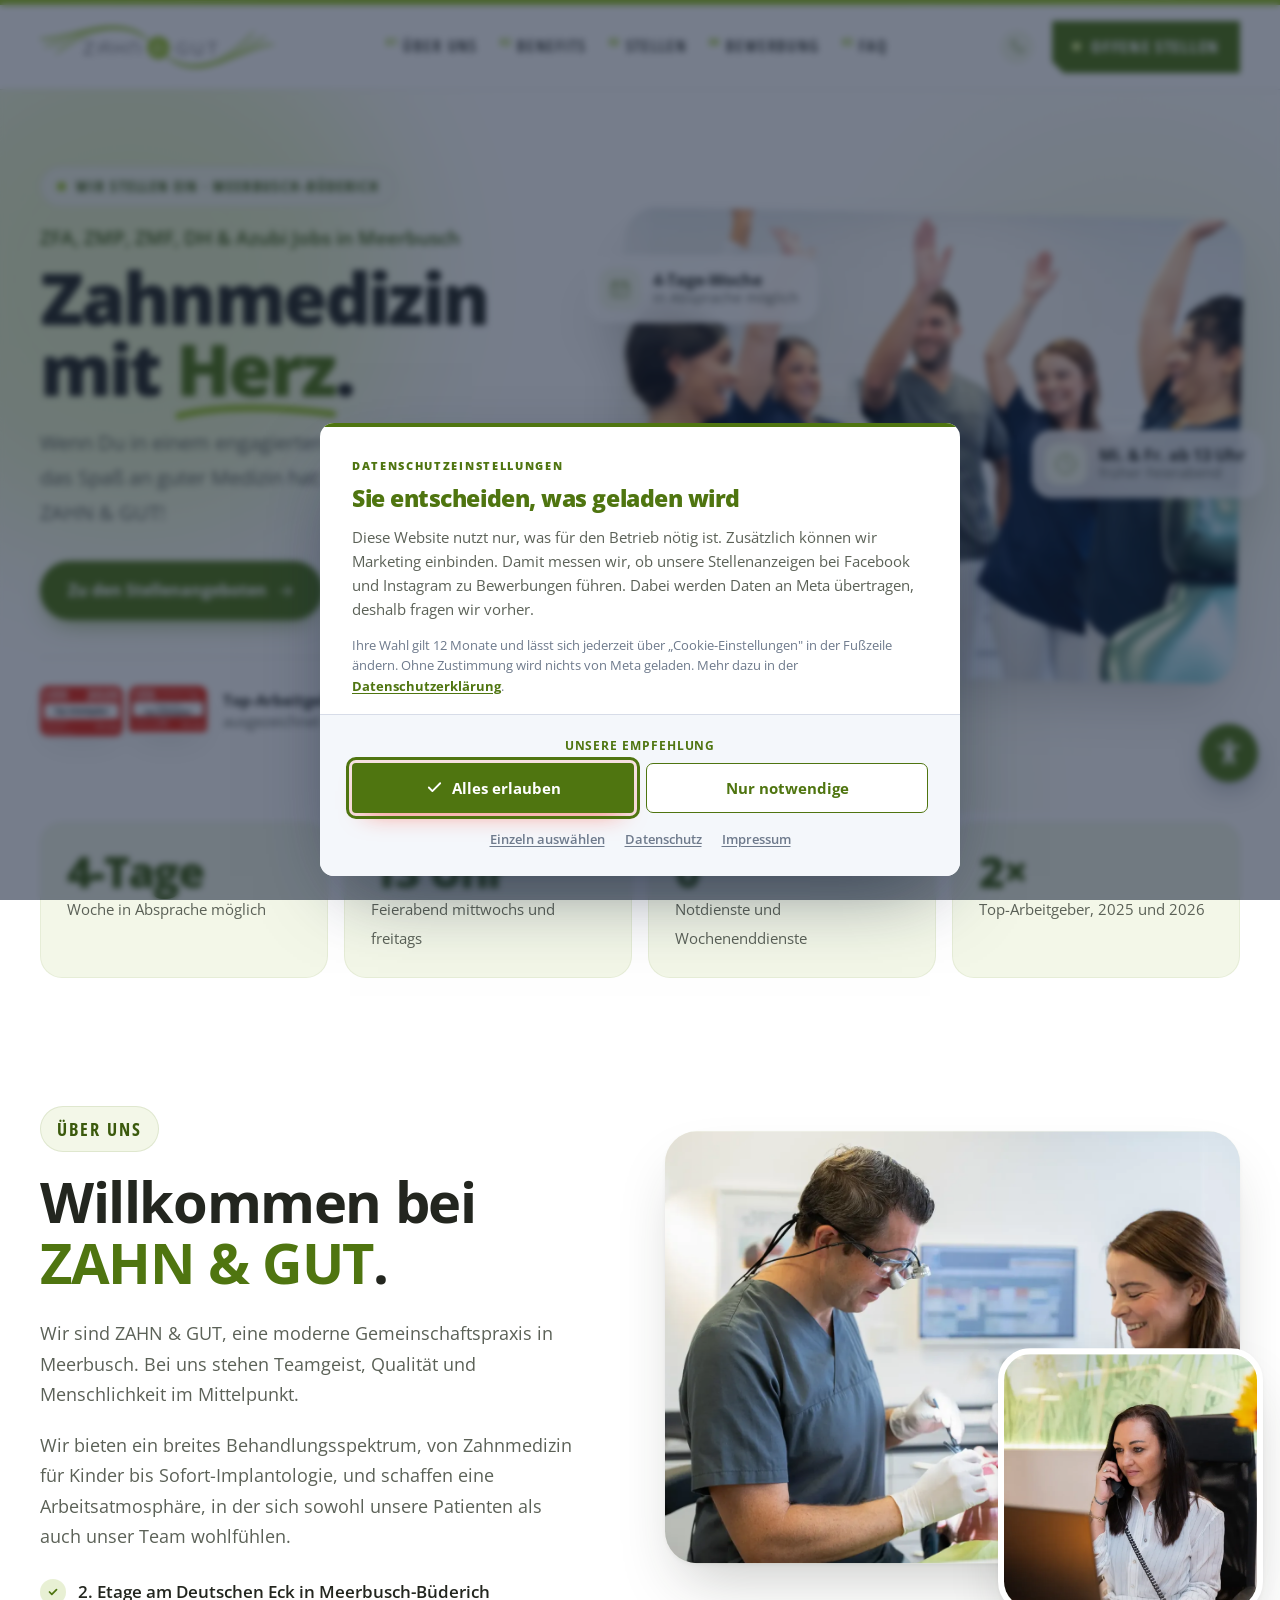
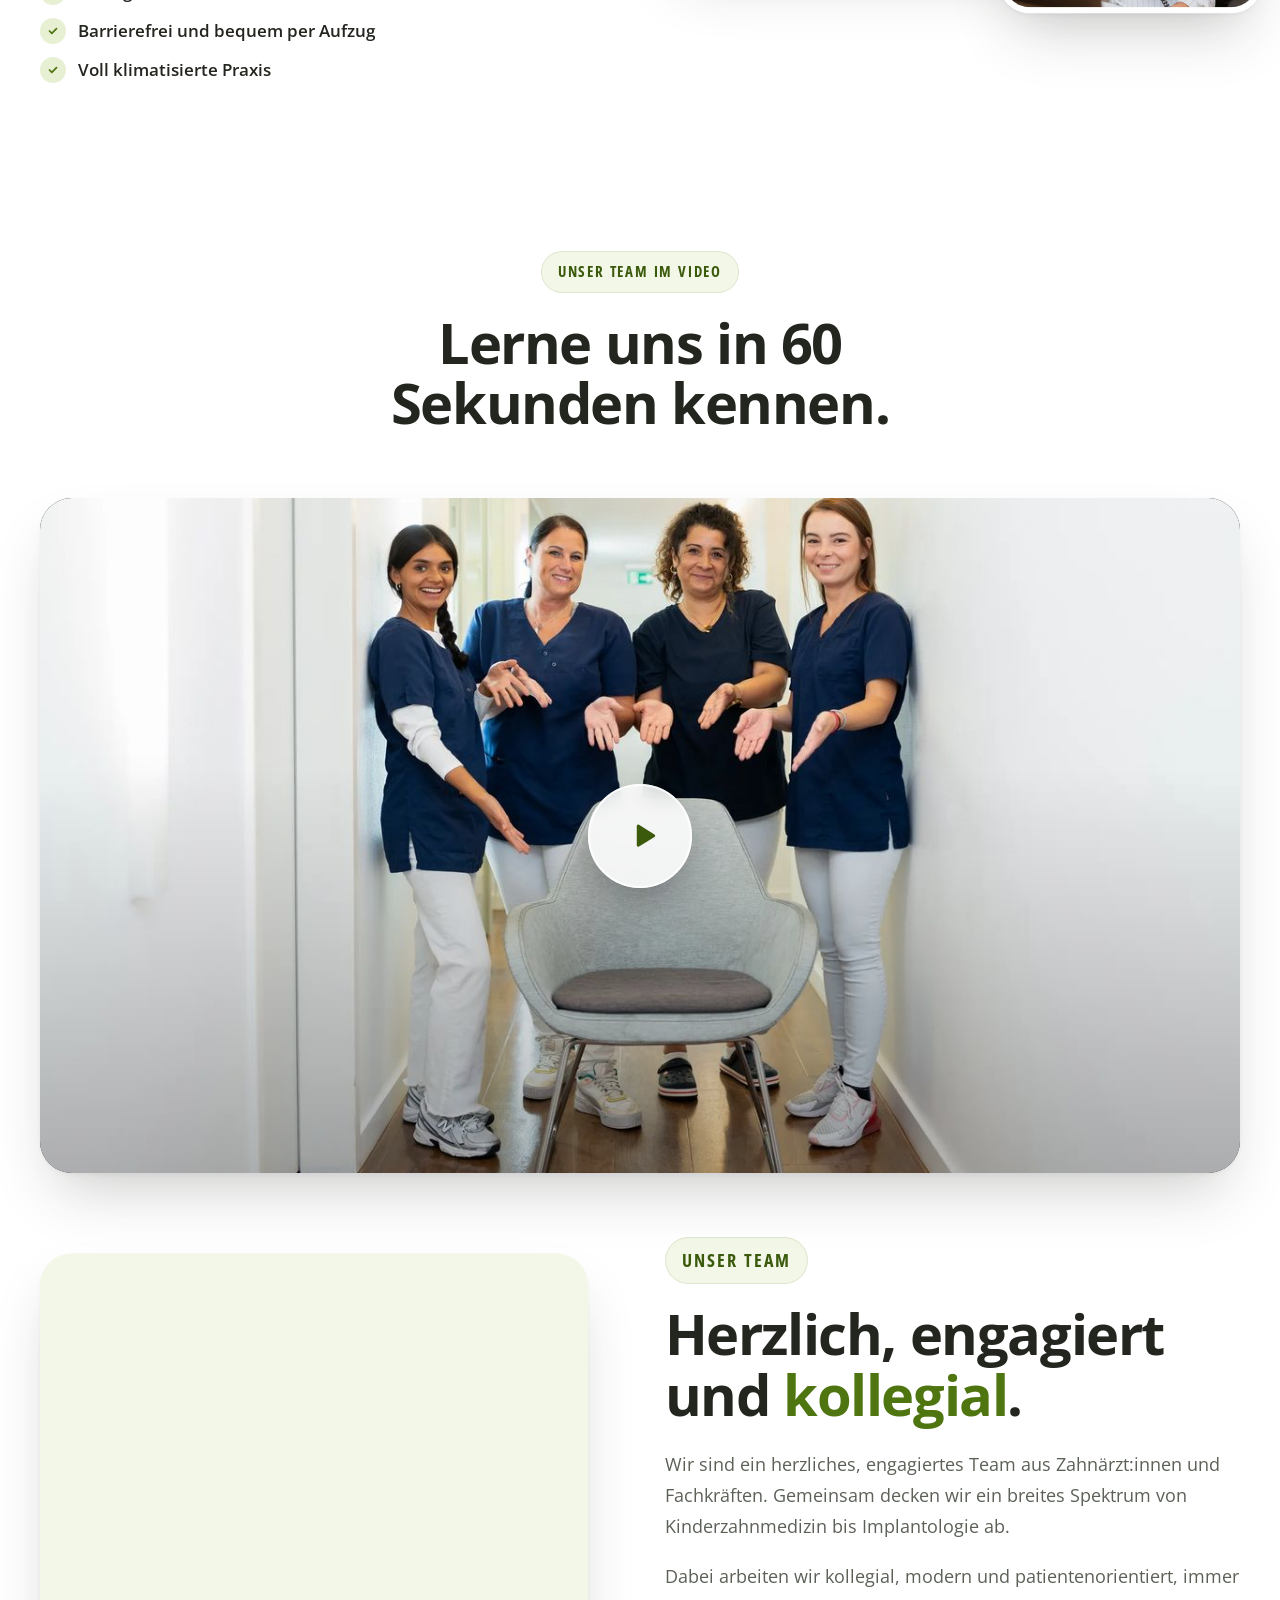
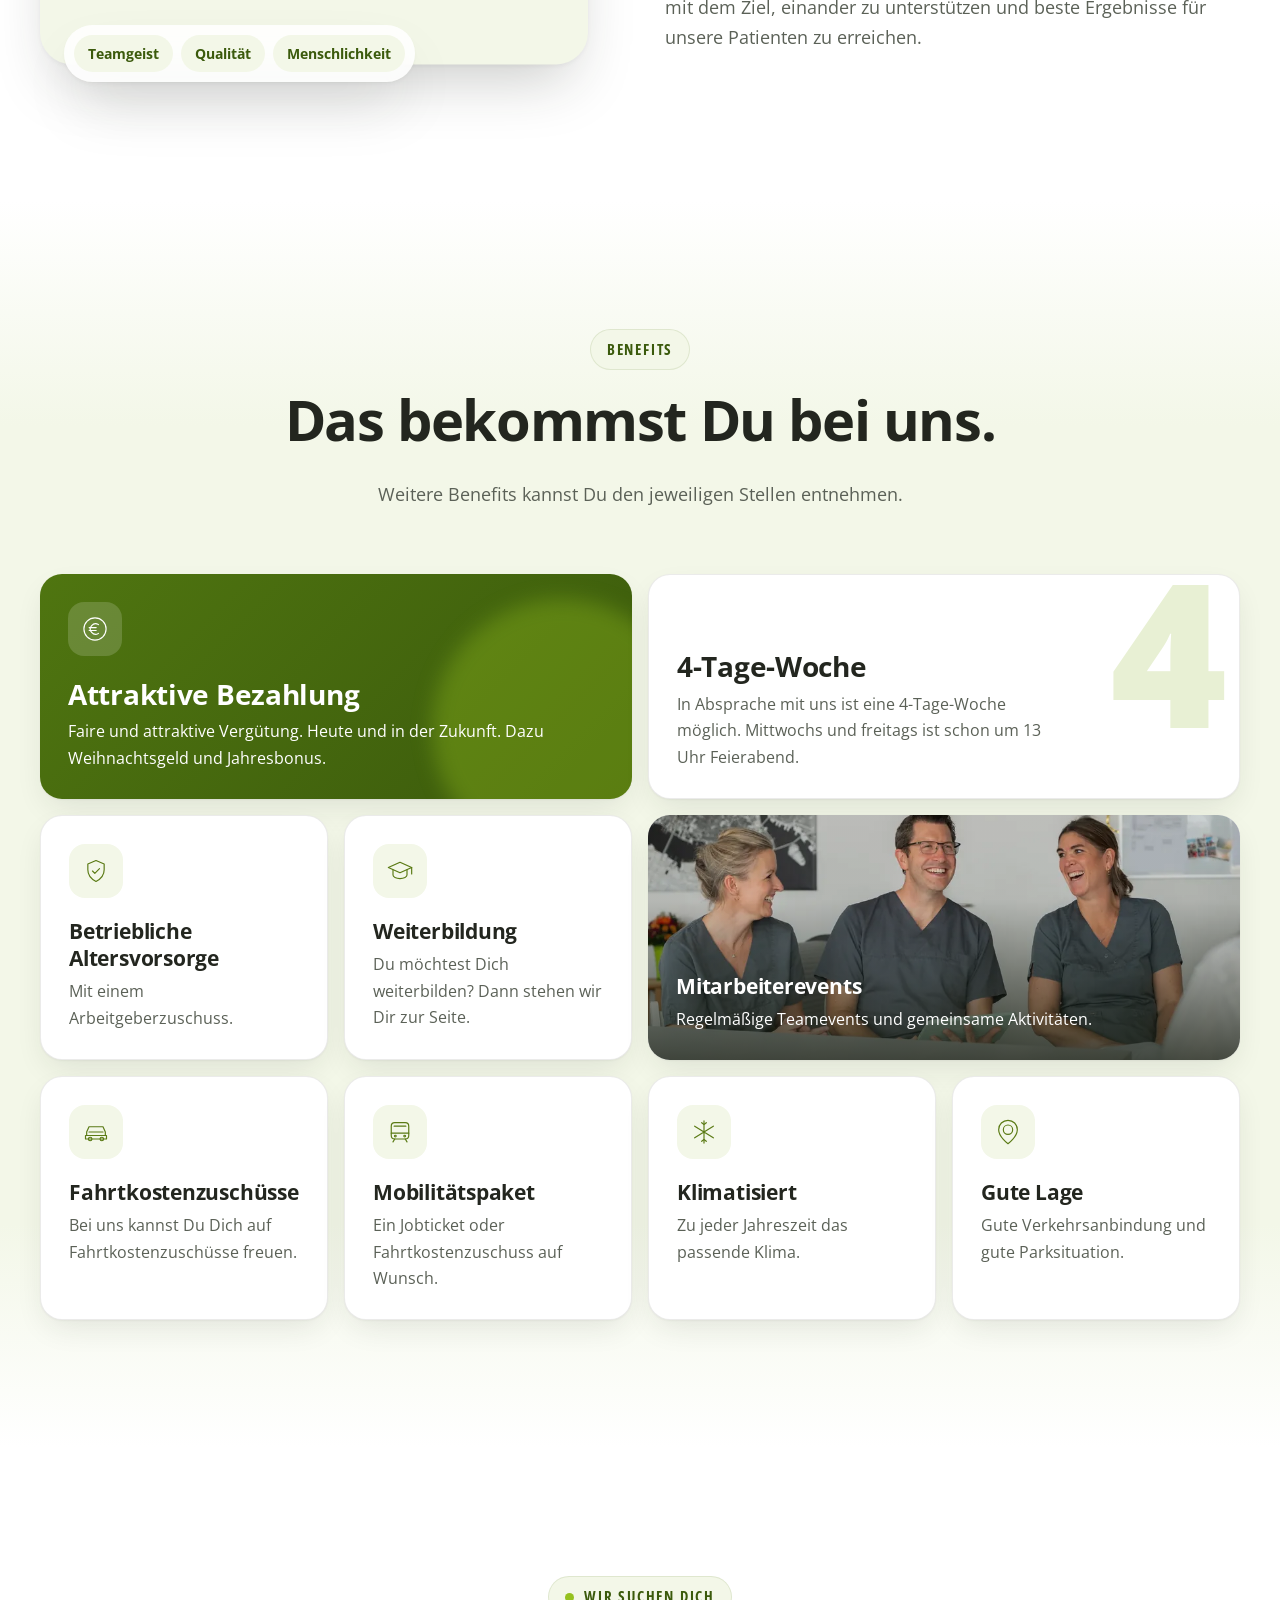
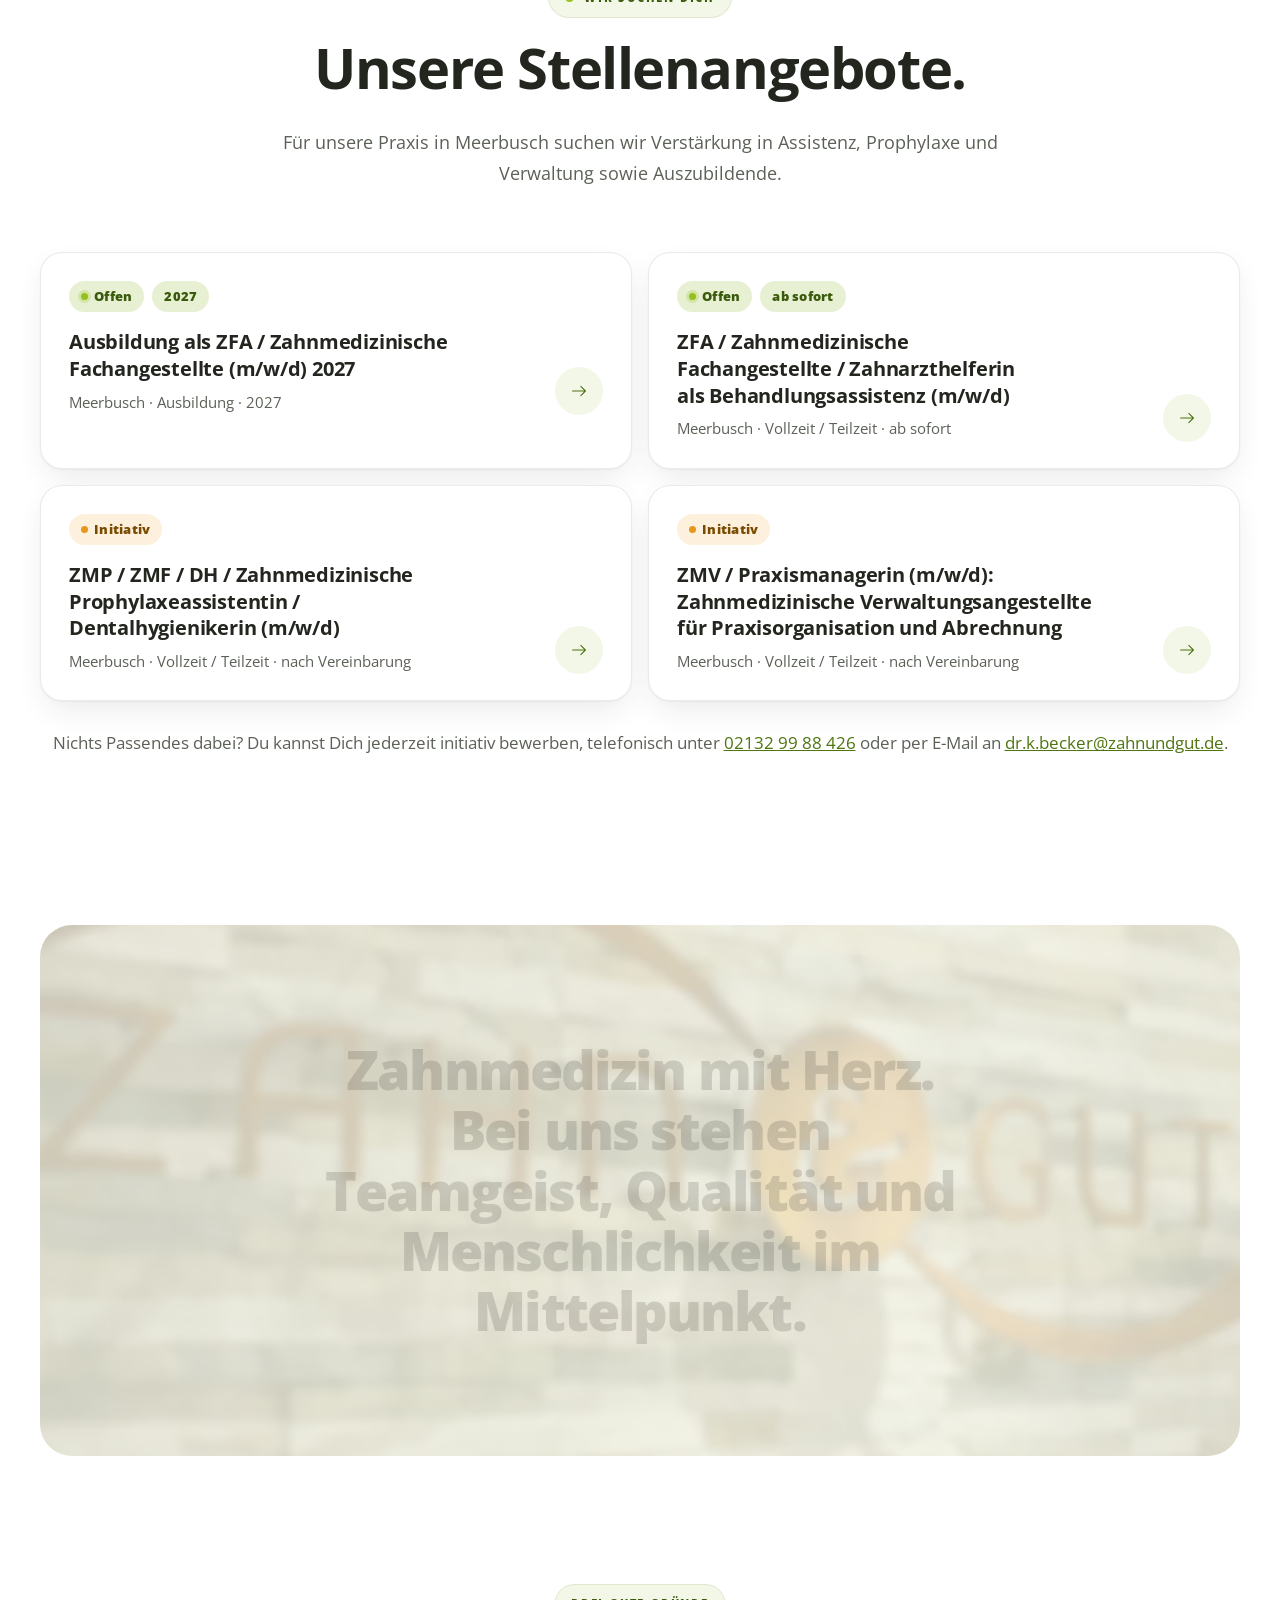
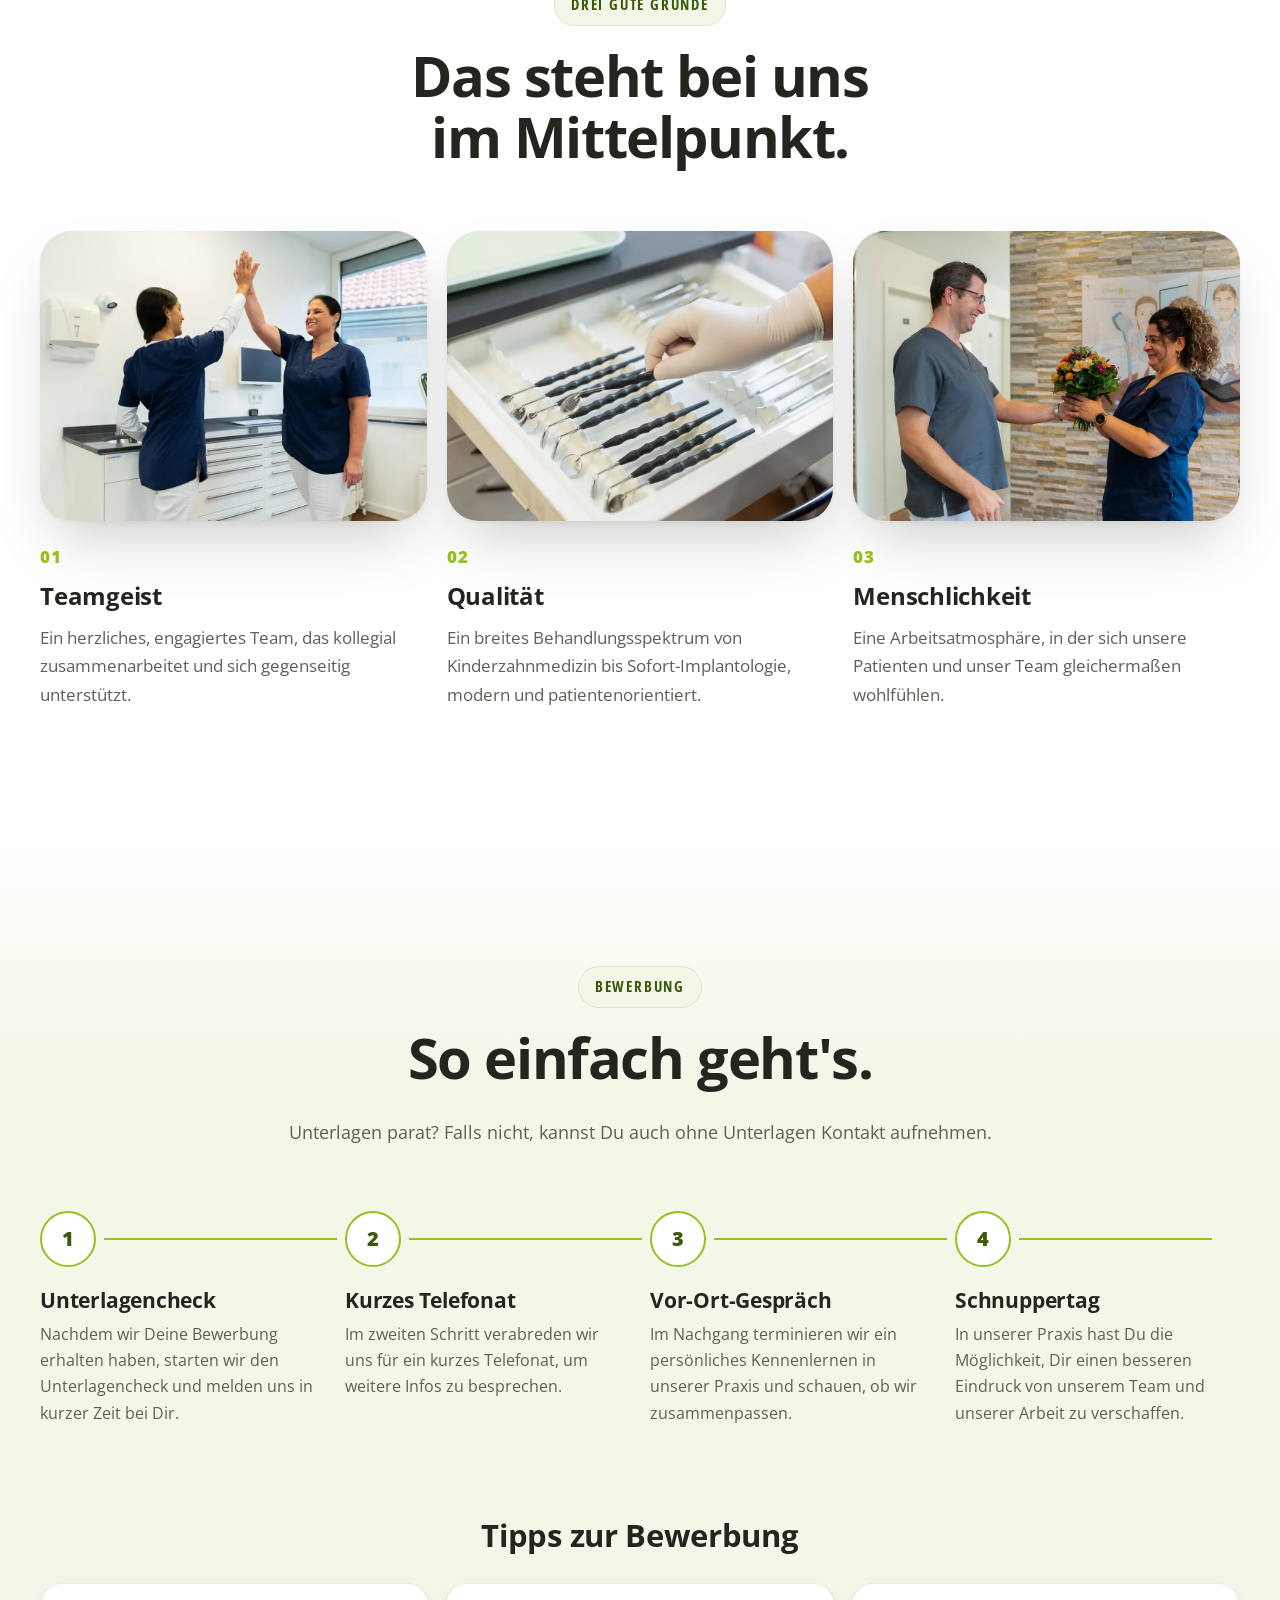
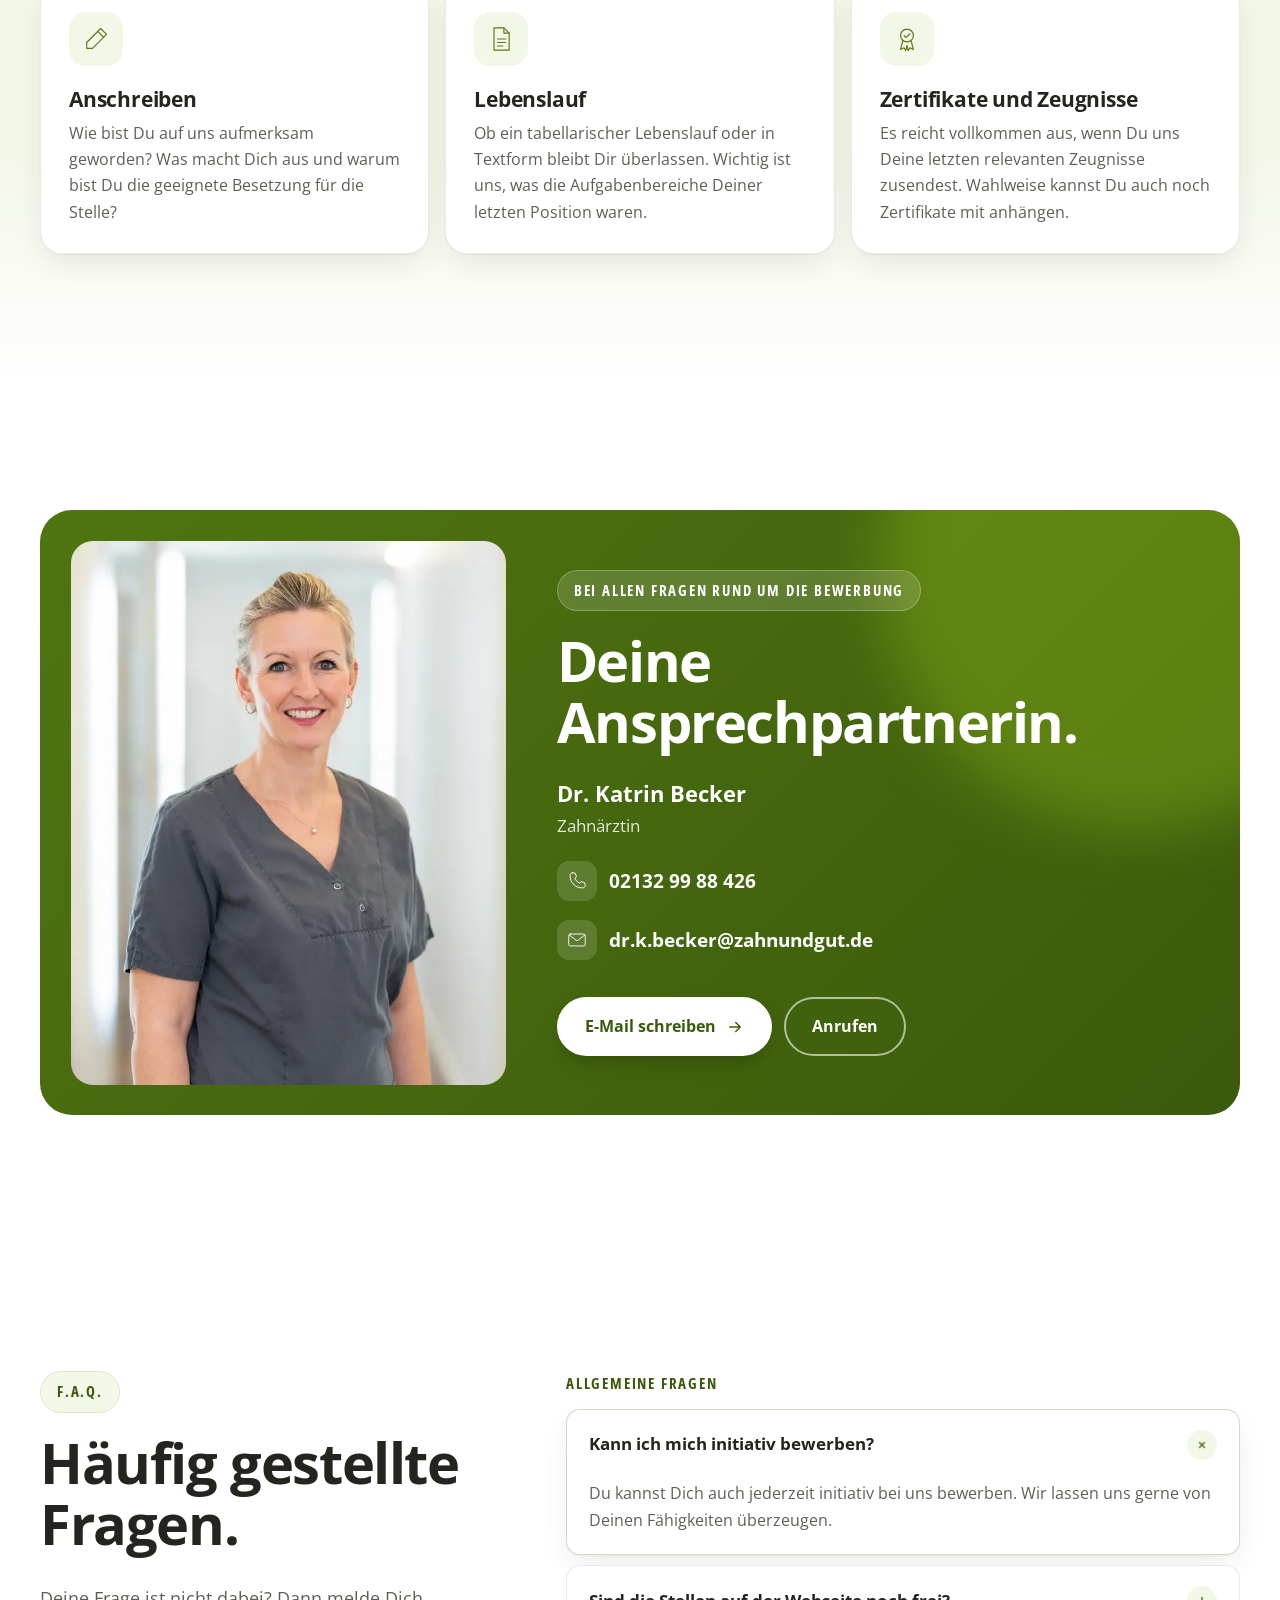
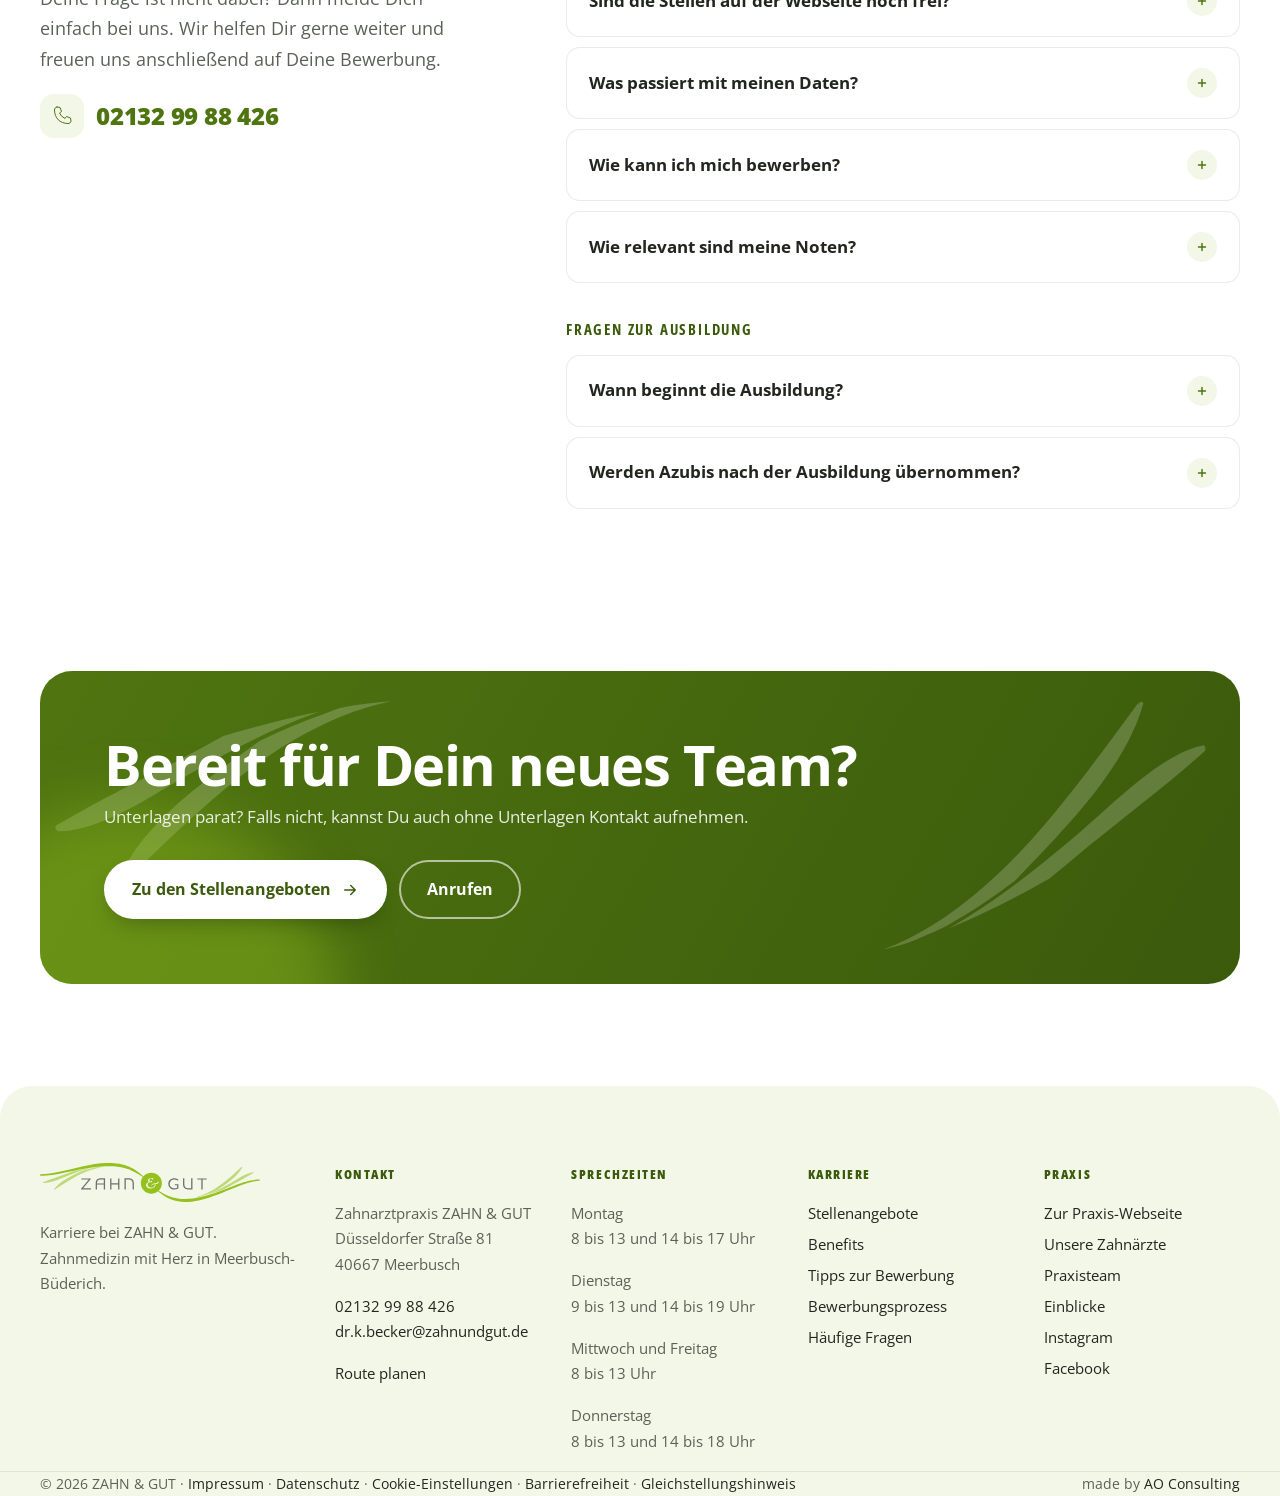
==== commit 7f3a7635: "Neuer Kopf statt Glas-Pille, Hero breiter (Wunsch Awan) Kopf in voller Breite mit grünem Logo-Band, " ====
--- a/website/index.html
+++ b/website/index.html
@@ -25,7 +25,7 @@
 <link rel="stylesheet" href="assets/css/barrierefreiheit.css?v=439c8efa">
 <link rel="stylesheet" href="assets/css/stil.css?v=6bf61de2">
 <link rel="stylesheet" href="assets/css/karriere.css?v=ff2c9c4a">
-<link rel="stylesheet" href="assets/css/frisch.css?v=7353e6aa">
+<link rel="stylesheet" href="assets/css/frisch.css?v=a5c2a181">
 <script type="application/ld+json">
 {
   "@context": "https://schema.org",
@@ -73,20 +73,26 @@
 <a class="skip" href="#inhalt">Zum Inhalt springen</a>
 
 <header class="kopf">
+  <div class="kopf-band" aria-hidden="true"></div>
   <div class="wrap kopf-zeile">
     <a class="logo" href="index.html" aria-label="ZAHN &amp; GUT Karriere, zur Startseite">
       <img class="logo-farbe" src="assets/img/logo.svg" alt="ZAHN &amp; GUT" width="567" height="102">
-      <img class="logo-weiss" src="assets/img/logo-weiss.svg" alt="" width="567" height="102">
     </a>
     <nav class="hauptnavi" id="navi" aria-label="Hauptnavigation">
-      <a href="index.html#ueber-uns">Über uns</a>
-      <a href="index.html#benefits">Benefits</a>
-      <a href="index.html#tipps">Bewerbung</a>
-      <a href="index.html#faq">FAQ</a>
-      <a href="https://zahnundgut.de/" rel="noopener" target="_blank">Zur Praxis</a>
+      <a href="index.html#ueber-uns"><span class="navi-nr" aria-hidden="true">01</span>Über uns</a>
+      <a href="index.html#benefits"><span class="navi-nr" aria-hidden="true">02</span>Benefits</a>
+      <a href="index.html#stellen"><span class="navi-nr" aria-hidden="true">03</span>Stellen</a>
+      <a href="index.html#tipps"><span class="navi-nr" aria-hidden="true">04</span>Bewerbung</a>
+      <a href="index.html#faq"><span class="navi-nr" aria-hidden="true">05</span>FAQ</a>
+      <div class="navi-kontakt">
+        <p>Fragen zur Bewerbung?</p>
+        <a href="tel:+4921329988426">02132 99 88 426</a>
+        <a href="mailto:dr.k.becker@zahnundgut.de">dr.k.becker@zahnundgut.de</a>
+      </div>
     </nav>
-    <a class="knopf knopf-klein kopf-knopf" href="index.html#stellen"><svg class="ikon-klein" viewBox="0 0 48 48" fill="none" stroke="currentColor" stroke-width="2" stroke-linecap="round" stroke-linejoin="round" aria-hidden="true"><path d="M10 24h28M28 14l10 10-10 10"/></svg><span>Stellenangebote</span></a>
-    <button class="navi-schalter" aria-expanded="false" aria-controls="navi" aria-label="Menü öffnen"><span></span><span></span><span></span></button>
+    <a class="kopf-tel" href="tel:+4921329988426"><svg viewBox="0 0 48 48" fill="none" stroke="currentColor" stroke-width="2.2" stroke-linecap="round" stroke-linejoin="round" aria-hidden="true"><path d="M14 6l6 1 3 8-4 3a22 22 0 0 0 11 11l3-4 8 3 1 6c0 3-3 5-6 5C20 39 9 28 9 12c0-3 2-6 5-6z"/></svg><span>02132 99 88 426</span></a>
+    <a class="kopf-jobs" href="index.html#stellen"><span class="f-live" aria-hidden="true"></span>Offene Stellen</a>
+    <button class="navi-schalter" aria-expanded="false" aria-controls="navi" aria-label="Menü öffnen"><span class="navi-text" aria-hidden="true">Menü</span><span class="navi-striche" aria-hidden="true"><i></i><i></i></span></button>
   </div>
 </header>
 
@@ -416,7 +422,7 @@
 <script src="assets/js/einwilligung.js?v=a00ceaa6" defer></script>
 <script src="assets/js/messung.js?v=e7f94acc" defer></script>
 <script src="assets/js/barrierefreiheit.js?v=6e360ef9" defer></script>
-<script src="assets/js/app.js?v=f26b1b5d" defer></script>
+<script src="assets/js/app.js?v=10bfb88c" defer></script>
 <script src="assets/js/statistik.js?v=57d46b9d" defer></script>
 </body>
 </html>
--- a/website/assets/css/frisch.css
+++ b/website/assets/css/frisch.css
@@ -62,40 +62,84 @@
 .f-play-klein{display:inline-grid;place-items:center;width:26px;height:26px;border-radius:50%;background:var(--tint);color:var(--g-knopf)}
 .f-play-klein svg{width:13px;height:13px;margin-left:2px}
 
-/* ---------- Kopf: schwebende Glas-Leiste ---------- */
-.kopf,.startseite .kopf{position:sticky;top:12px;z-index:100;margin:12px auto 0;max-width:1440px;width:calc(100% - 24px);
-  background:rgba(255,255,255,.72);backdrop-filter:saturate(1.6) blur(18px);-webkit-backdrop-filter:saturate(1.6) blur(18px);
-  border:1px solid rgba(255,255,255,.8);border-radius:999px;box-shadow:0 8px 30px -12px rgba(35,38,31,.18);transition:transform .35s var(--weich),box-shadow .3s}
-.kopf-zeile{min-height:68px;padding:0 10px 0 26px!important;max-width:none}
-.logo img{height:38px}
-.hauptnavi{gap:6px}
-.hauptnavi a{font-family:var(--schrift);font-stretch:100%;font-size:15px;font-weight:600;text-transform:none;letter-spacing:0;color:var(--ink);
-  padding:10px 16px;border-radius:999px;transition:background .2s,color .2s}
-.hauptnavi a::after{display:none}
-.hauptnavi a:hover{background:var(--tint);color:var(--g-dunkel)}
-.kopf-knopf{padding:11px 20px;font-size:15px}
-.kopf-weg{transform:translateY(-130%)}
+/* ---------- Kopf: volle Breite, grünes Logo-Band oben, Menü wie auf zahnundgut.de ----------
+   Bewusst keine schwebende Glas-Pille (Awan 07.10.2026: „sieht nach Standard-KI aus“).
+   Menü in Open Sans Condensed, Versalien, gesperrt, mit Nummern; am Handy ein grünes Vollbild-Menü. */
+.kopf,.startseite .kopf{position:sticky;top:0;z-index:100;margin:0;width:100%;max-width:none;border:0;border-radius:0;
+  background:#fff;backdrop-filter:none;-webkit-backdrop-filter:none;box-shadow:0 1px 0 var(--linie);transition:transform .35s var(--weich),box-shadow .3s}
+.kopf-band{height:5px;background:var(--g-logo) url("../img/logo-band.svg") center/cover no-repeat}
+.kopf-zeile{display:flex;align-items:center;gap:28px;min-height:84px;transition:min-height .3s var(--weich)}
+.kopf-klein{box-shadow:0 10px 30px -18px rgba(35,38,31,.35)}
+.kopf-klein .kopf-zeile{min-height:68px}
+.logo img{height:42px;transition:height .3s var(--weich)}
+.kopf-klein .logo img{height:36px}
+.hauptnavi{display:flex;gap:4px;margin:0 auto}
+.hauptnavi a{position:relative;display:flex;align-items:baseline;gap:6px;font-family:var(--schrift);font-stretch:75%;font-size:18px;font-weight:600;
+  text-transform:uppercase;letter-spacing:.12em;color:var(--ink);padding:10px 14px;border-radius:0;background:none;text-decoration:none}
+.hauptnavi a:hover{background:none;color:var(--g-knopf)}
+.navi-nr{font-size:11px;font-weight:700;letter-spacing:.04em;color:var(--g-logo);transform:translateY(-6px)}
+/* Unterstrich als Schwung aus dem Logo, zeichnet sich beim Darüberfahren */
+.hauptnavi a::after{content:"";display:block;position:absolute;left:14px;right:14px;bottom:2px;height:8px;transform:scaleX(0);transform-origin:0 50%;
+  background:url("data:image/svg+xml,%3Csvg xmlns='http://www.w3.org/2000/svg' viewBox='0 0 100 8' preserveAspectRatio='none'%3E%3Cpath d='M1 6 C 30 1, 70 1, 99 5' fill='none' stroke='%2395c11f' stroke-width='2.5' stroke-linecap='round'/%3E%3C/svg%3E") center/100% 100% no-repeat;
+  transition:transform .35s var(--weich)}
+.hauptnavi a:hover::after,.hauptnavi a[aria-current]::after{transform:scaleX(1)}
+.navi-kontakt{display:none}
+.kopf-tel{display:inline-flex;align-items:center;gap:8px;color:var(--ink);text-decoration:none;font-weight:600;font-size:15px;white-space:nowrap}
+.kopf-tel svg{width:34px;height:34px;padding:8px;border-radius:50%;background:var(--tint);color:var(--g-knopf);transition:background .25s,color .25s}
+.kopf-tel:hover svg{background:var(--g-knopf);color:#fff}
+.kopf-jobs{display:inline-flex;align-items:center;gap:10px;padding:12px 20px;background:var(--g-knopf);color:#fff;text-decoration:none;
+  font-stretch:75%;font-size:17px;font-weight:700;letter-spacing:.1em;text-transform:uppercase;white-space:nowrap;
+  clip-path:polygon(0 0,100% 0,100% 100%,12px 100%,0 calc(100% - 12px));transition:background .25s}
+.kopf-jobs:hover{background:var(--g-dunkel);color:#fff}
+.kopf-jobs .f-live{background:#d9ef8a}
+.navi-schalter{display:none;align-items:center;gap:10px;background:none;border:0;padding:10px 4px;cursor:pointer;margin-left:0;color:var(--ink)}
+.navi-schalter span{background:none;width:auto;height:auto;margin:0}
+.navi-text{font-stretch:75%;font-weight:700;font-size:17px;letter-spacing:.12em;text-transform:uppercase}
+.navi-striche{display:grid!important;gap:6px;width:28px!important}
+.navi-striche i{display:block;height:2px;background:currentColor;transition:transform .3s var(--weich),width .3s}
+.navi-striche i:last-child{width:70%;justify-self:end}
+.kopf-weg{transform:translateY(-110%)}
+@media (max-width:1300px){.kopf-tel span{display:none}}
 @media (max-width:1100px){
-  .kopf,.startseite .kopf{border-radius:24px}
-  .hauptnavi{inset:auto 0 auto 0;top:calc(100% + 8px);position:absolute;border-radius:24px;padding:10px;box-shadow:var(--schatten-gross);background:#fff}
-  .hauptnavi a{font-size:18px;padding:14px 18px;border-bottom:0}
-  .navi-offen .kopf{background:#fff}
-}
-@media (max-width:600px){.kopf-zeile{min-height:60px;padding:0 8px 0 18px!important}.logo img{height:30px}}
+  .navi-schalter{display:inline-flex;position:relative;z-index:3}
+  .kopf-tel{margin-left:auto}
+  .kopf-jobs{display:none}
+  .hauptnavi{display:flex;position:fixed;inset:0;z-index:2;margin:0;flex-direction:column;justify-content:center;gap:2px;padding:110px 28px 40px;
+    background:linear-gradient(150deg,var(--g-knopf) 0%,var(--g-dunkel) 100%);box-shadow:none;border-radius:0;
+    opacity:0;visibility:hidden;transform:translateY(-12px);transition:opacity .35s var(--weich),transform .35s var(--weich),visibility 0s .35s}
+  .hauptnavi.offen{opacity:1;visibility:visible;transform:none;transition:opacity .35s var(--weich),transform .35s var(--weich)}
+  .hauptnavi a{font-size:clamp(34px,9vw,52px);letter-spacing:.06em;color:#fff;padding:6px 0;border:0}
+  .hauptnavi a:hover{color:#d9ef8a}
+  .hauptnavi a::after{display:none}
+  .navi-nr{font-size:14px;color:#d9ef8a;transform:translateY(-14px)}
+  .navi-kontakt{display:block;margin-top:36px;padding-top:24px;border-top:1px solid rgba(255,255,255,.25)}
+  .navi-kontakt p{color:rgba(255,255,255,.8);margin:0 0 6px}
+  .navi-kontakt a{font-family:var(--schrift);font-stretch:100%;font-size:18px;text-transform:none;letter-spacing:0;padding:2px 0}
+  .navi-offen{overflow:hidden}
+  .navi-offen .kopf{background:transparent;box-shadow:none}
+  .navi-offen .kopf .logo,.navi-offen .kopf-tel{position:relative;z-index:3;filter:brightness(0) invert(1)}
+  .navi-offen .navi-schalter{color:#fff}
+  .navi-offen .navi-striche i:first-child{transform:translateY(4px) rotate(45deg)}
+  .navi-offen .navi-striche i:last-child{width:100%;transform:translateY(-4px) rotate(-45deg)}
+  .navi-offen .kopf-band{opacity:0}
+}
+@media (max-width:600px){.kopf-zeile{min-height:68px;gap:14px}.logo img{height:32px}.navi-text{display:none}}
 
 /* Fortschrittsbalken oben */
 .f-fortschritt{position:fixed;left:0;top:0;height:3px;width:100%;z-index:200;transform-origin:0 50%;transform:scaleX(var(--f-p,0));
   background:linear-gradient(90deg,var(--g-logo),var(--g-knopf))}
 
 /* ---------- Hero ---------- */
-.f-hero{position:relative;overflow:hidden;padding:clamp(40px,6vw,90px) 0 clamp(50px,6vw,90px);margin-top:-80px;padding-top:calc(80px + clamp(40px,6vw,90px))}
+.f-hero{position:relative;overflow:hidden;padding:clamp(40px,6vw,90px) 0 clamp(50px,6vw,90px)}
+/* Hero etwas breiter als der übrige Inhalt (Wunsch Awan) */
+.f-hero .wrap{max-width:1760px}
 .f-blobs{position:absolute;inset:0;z-index:-1;pointer-events:none}
 .f-blobs span{position:absolute;border-radius:50%;filter:blur(70px);opacity:.55}
 .f-blobs span:nth-child(1){width:540px;height:540px;background:#d9ec9c;left:-140px;top:-80px;animation:f-blob 18s ease-in-out infinite}
 .f-blobs span:nth-child(2){width:460px;height:460px;background:#eef6d6;right:-80px;top:40px;animation:f-blob 22s ease-in-out infinite reverse}
 .f-blobs span:nth-child(3){width:380px;height:380px;background:#cfe57e;left:45%;bottom:-180px;opacity:.35;animation:f-blob 26s ease-in-out infinite}
 @keyframes f-blob{0%,100%{transform:translate(0,0) scale(1)}33%{transform:translate(40px,-30px) scale(1.08)}66%{transform:translate(-30px,25px) scale(.95)}}
-.f-hero-raster{display:grid;grid-template-columns:minmax(0,1.05fr) minmax(0,1fr);gap:clamp(36px,5vw,80px);align-items:center}
+.f-hero-raster{display:grid;grid-template-columns:minmax(0,1fr) minmax(0,1.2fr);gap:clamp(36px,5vw,80px);align-items:center}
 .f-hero h1{margin:0 0 22px;max-width:none}
 .f-h1-klein{display:block;font-size:clamp(17px,1.5vw,21px);font-weight:600;letter-spacing:0;color:var(--g-dunkel);margin-bottom:14px}
 .f-h1-gross{display:block;font-size:clamp(48px,7vw,104px);font-weight:800;line-height:.98;letter-spacing:-.04em;color:var(--ink)}
@@ -419,3 +463,13 @@
   .f-zahl span{font-size:14px}
   .f-h1-gross{font-size:46px}
 }
+
+/* Kopf: Feinschliff */
+.hauptnavi a{white-space:nowrap}
+@media (max-width:1400px) and (min-width:1101px){.hauptnavi a{padding:10px 9px;font-size:16px}.kopf-zeile{gap:18px}}
+.navi-offen .navi-schalter span{transform:none!important;opacity:1!important;background:none}
+.navi-offen .navi-striche i{background:currentColor}
+@media (max-width:1100px){.navi-offen .kopf-tel{visibility:hidden}}
+.f-h1-gross{font-size:clamp(46px,5.6vw,104px)}
+.navi-offen .kopf .navi-schalter span{background:none!important}
+.navi-offen .kopf .navi-striche i{background:#fff!important}
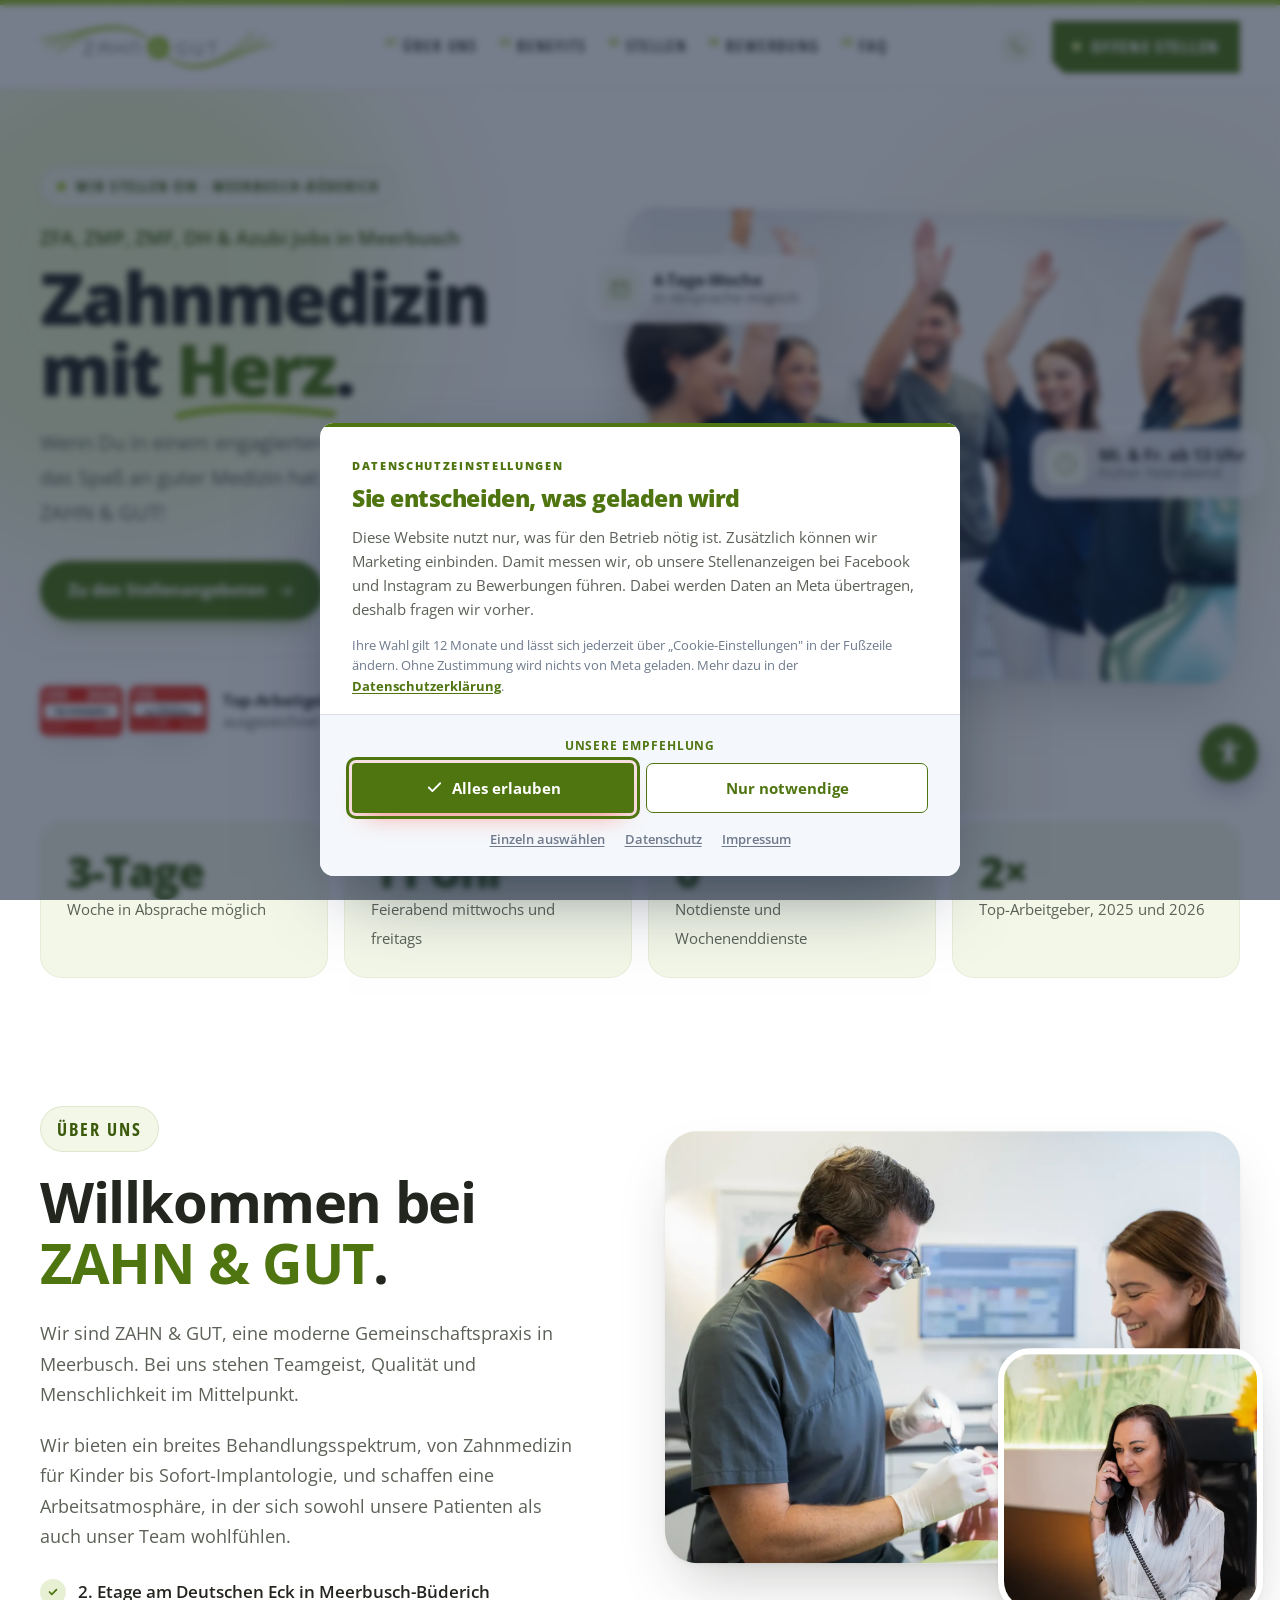
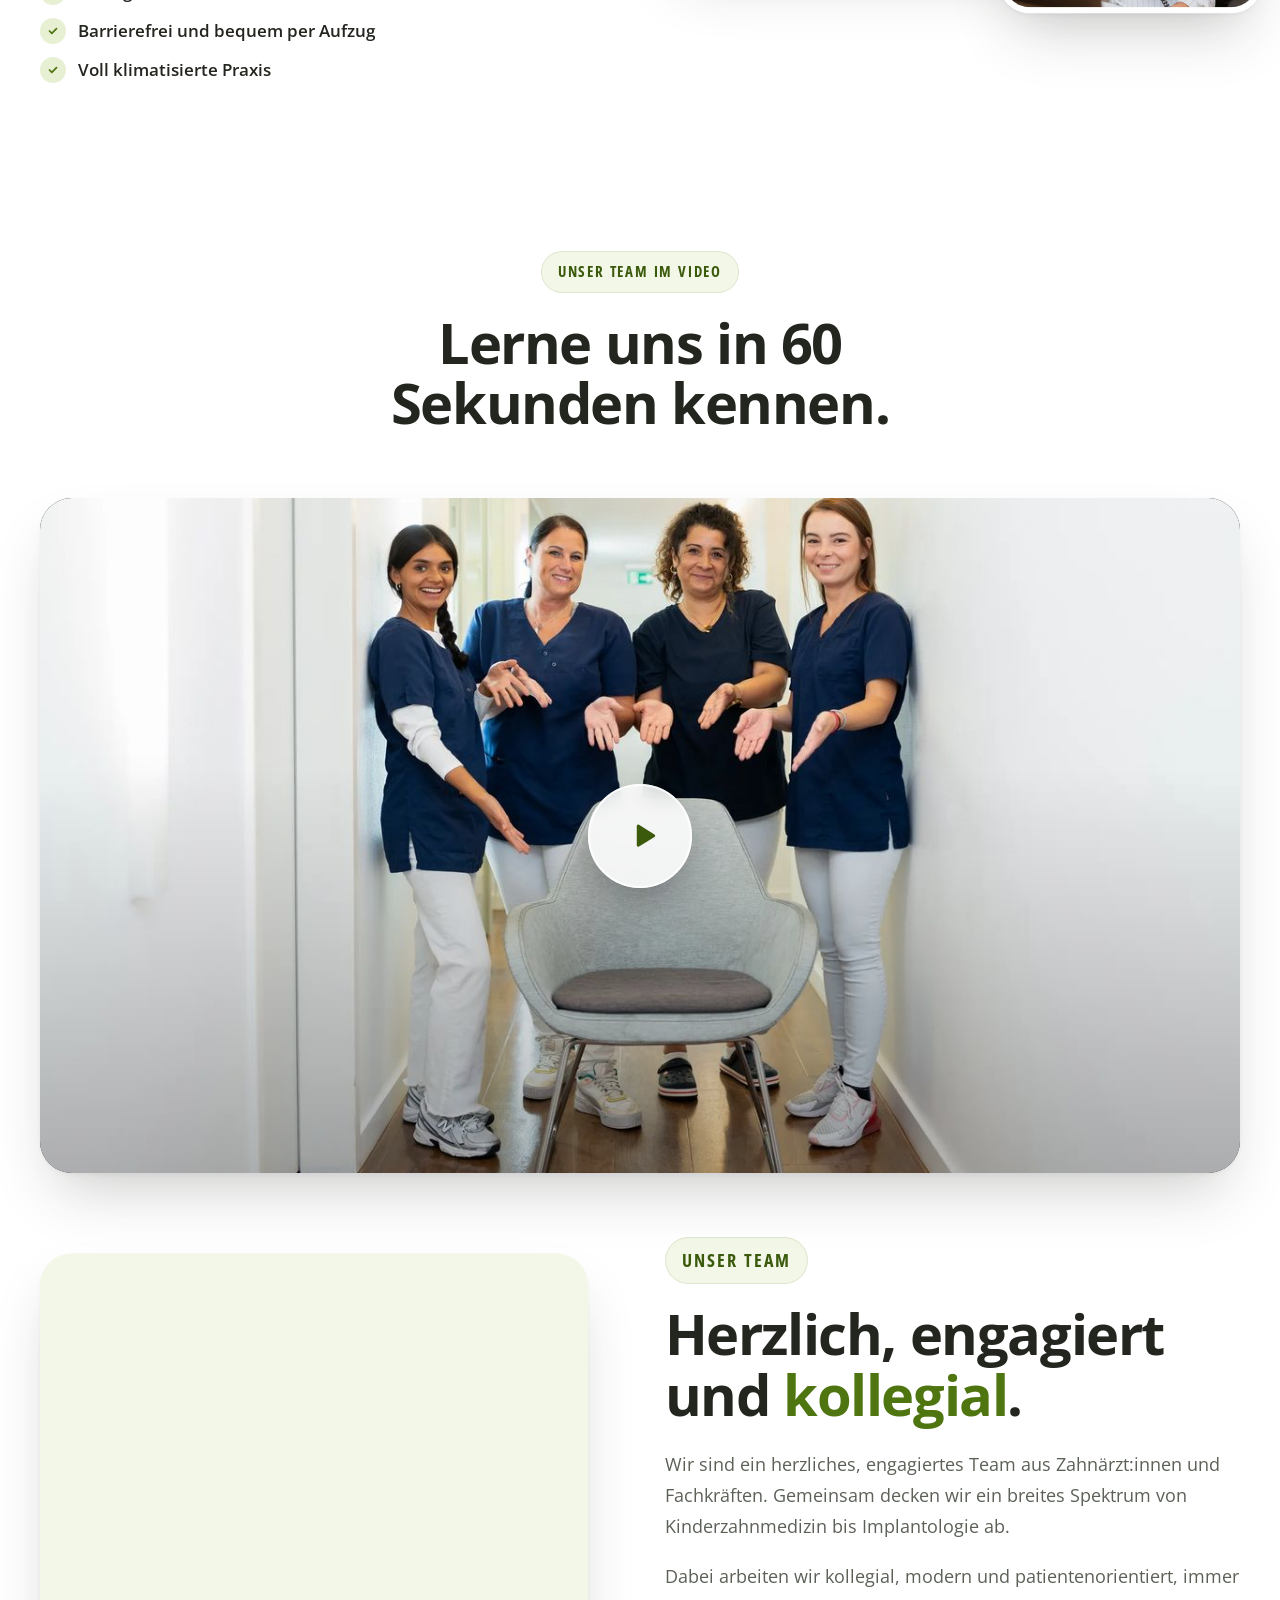
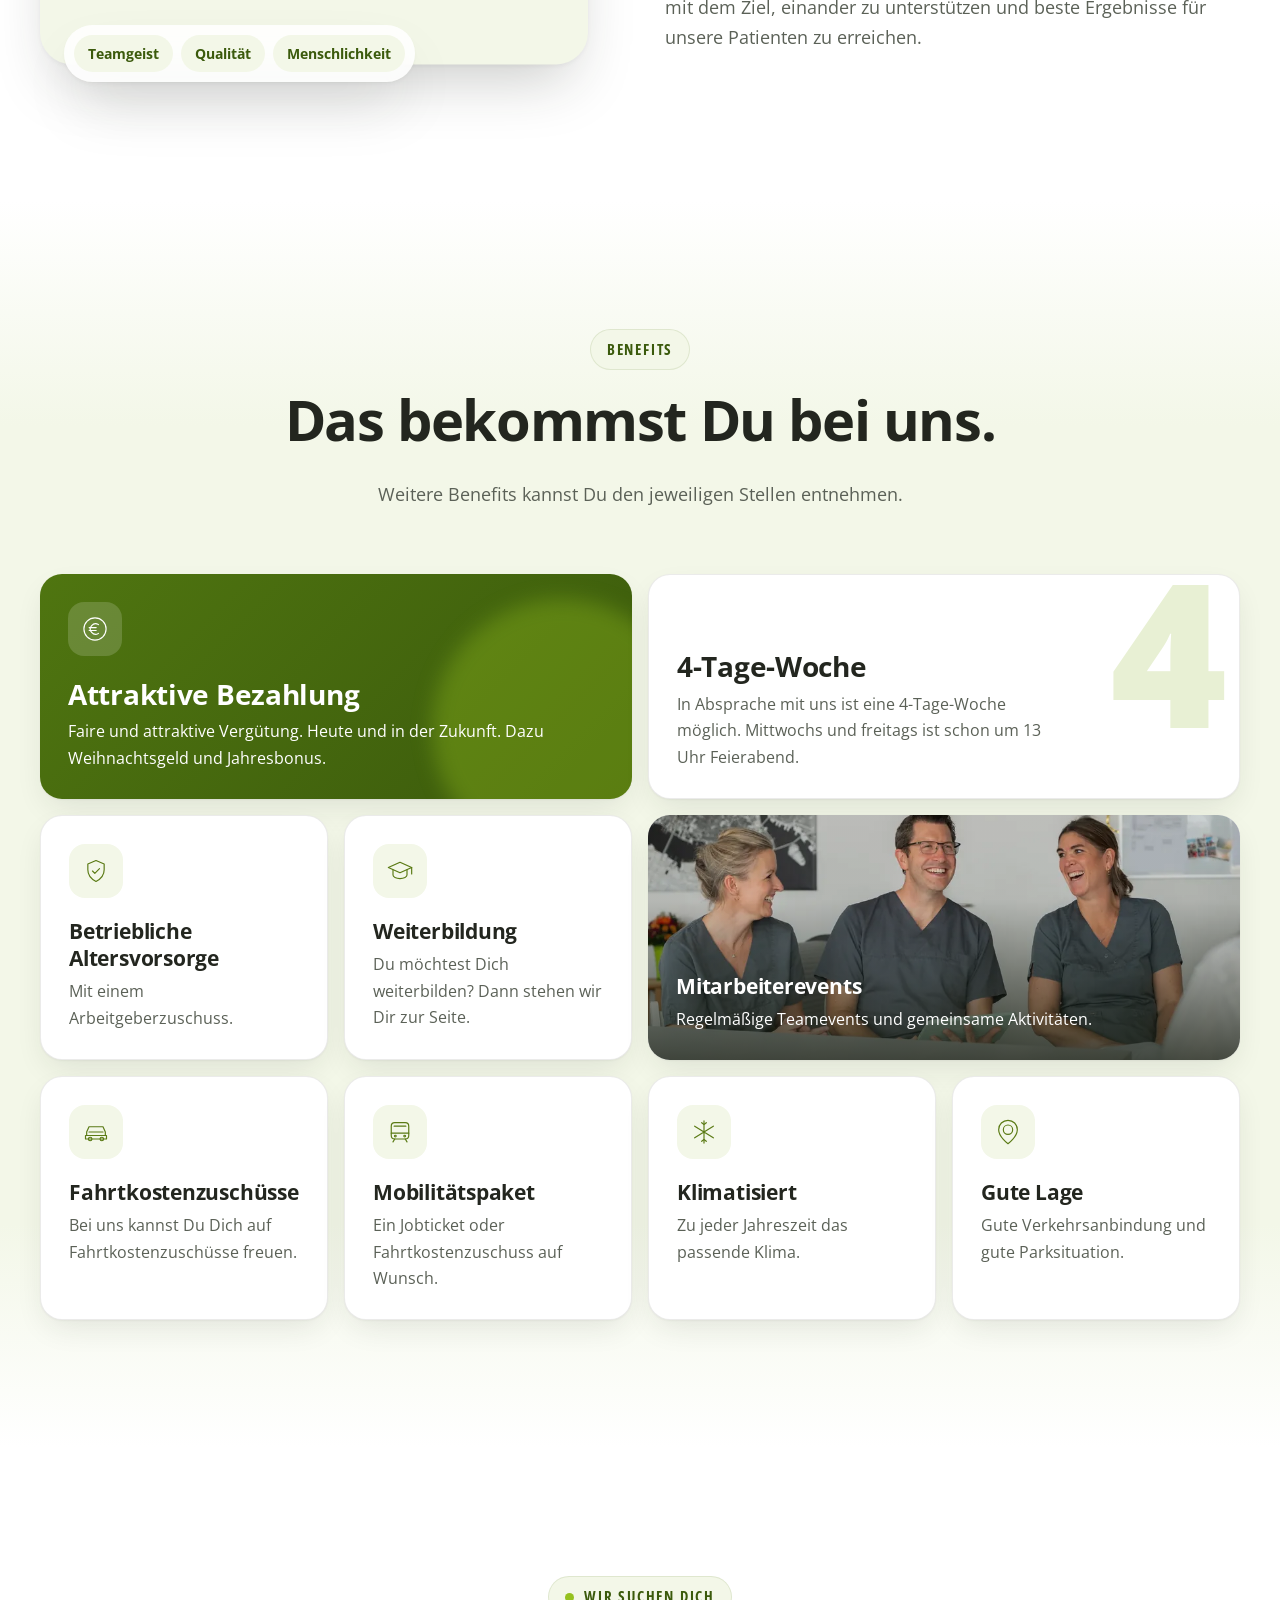
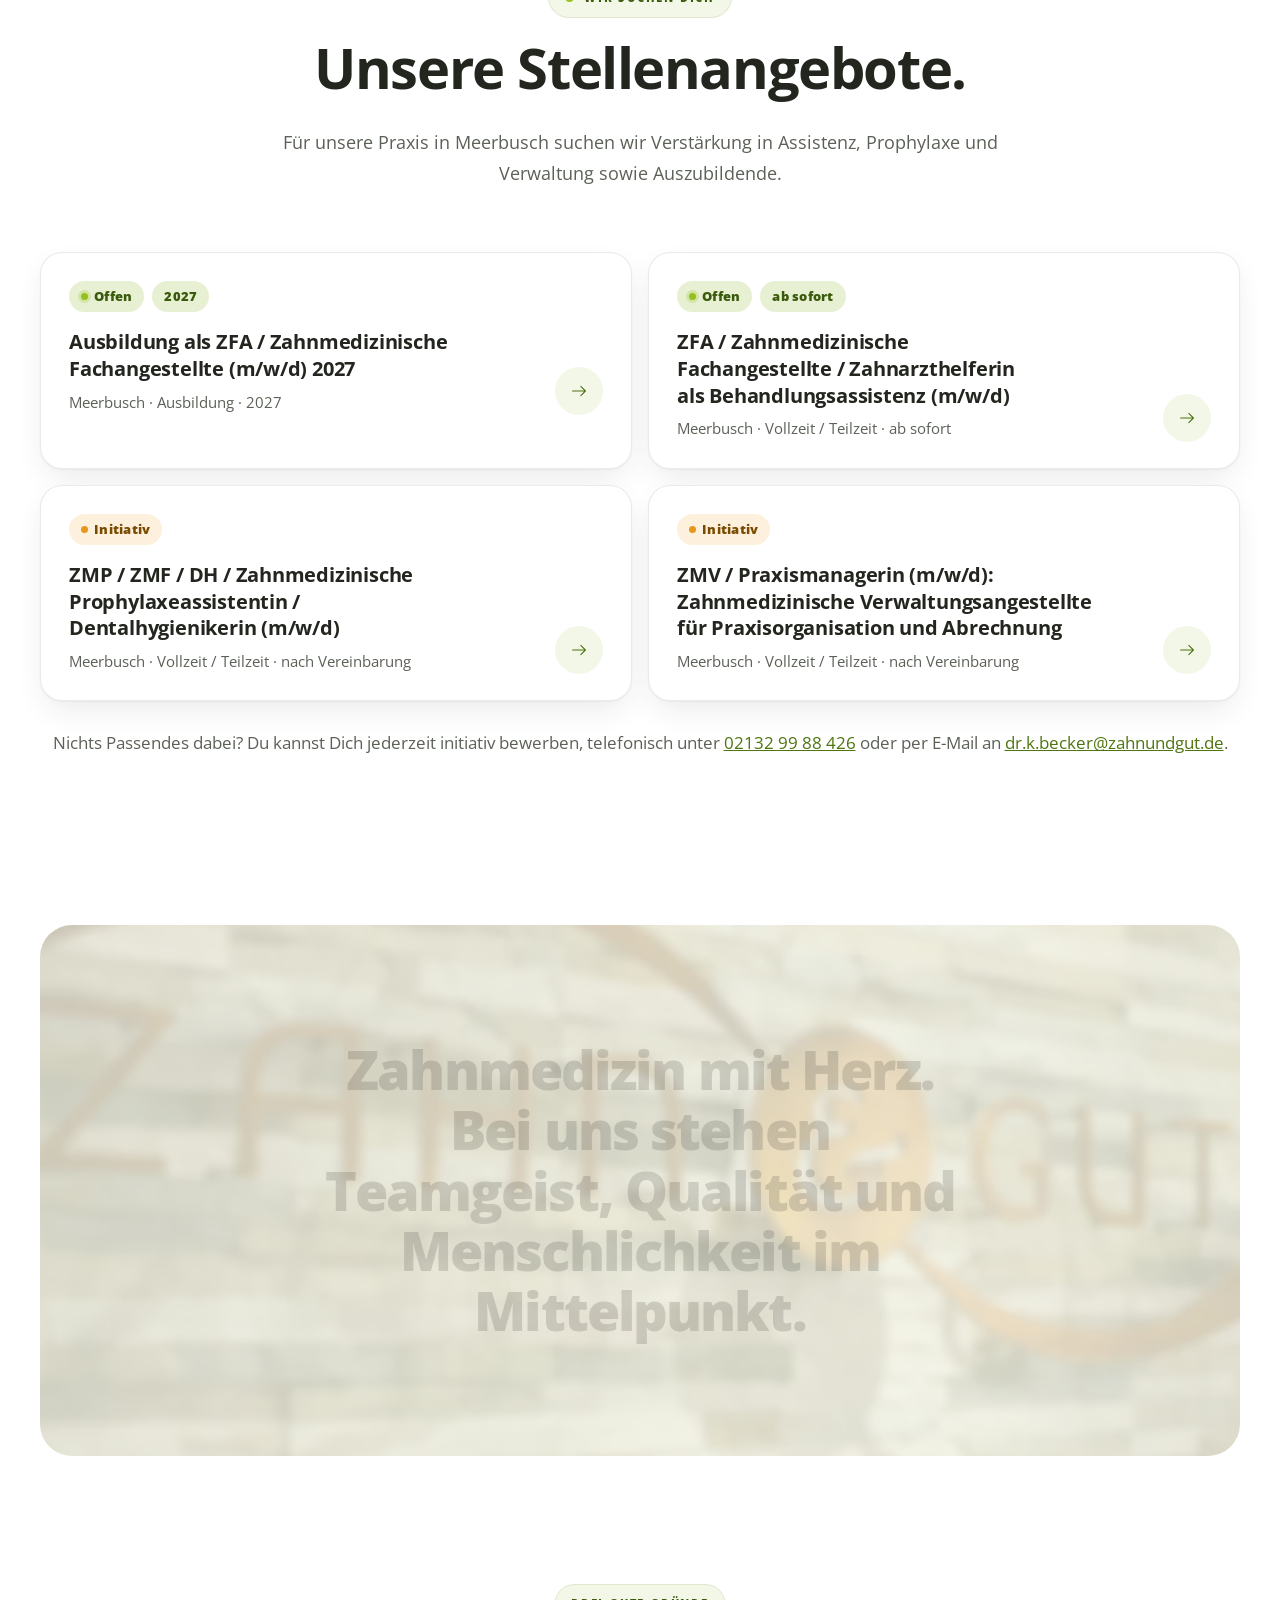
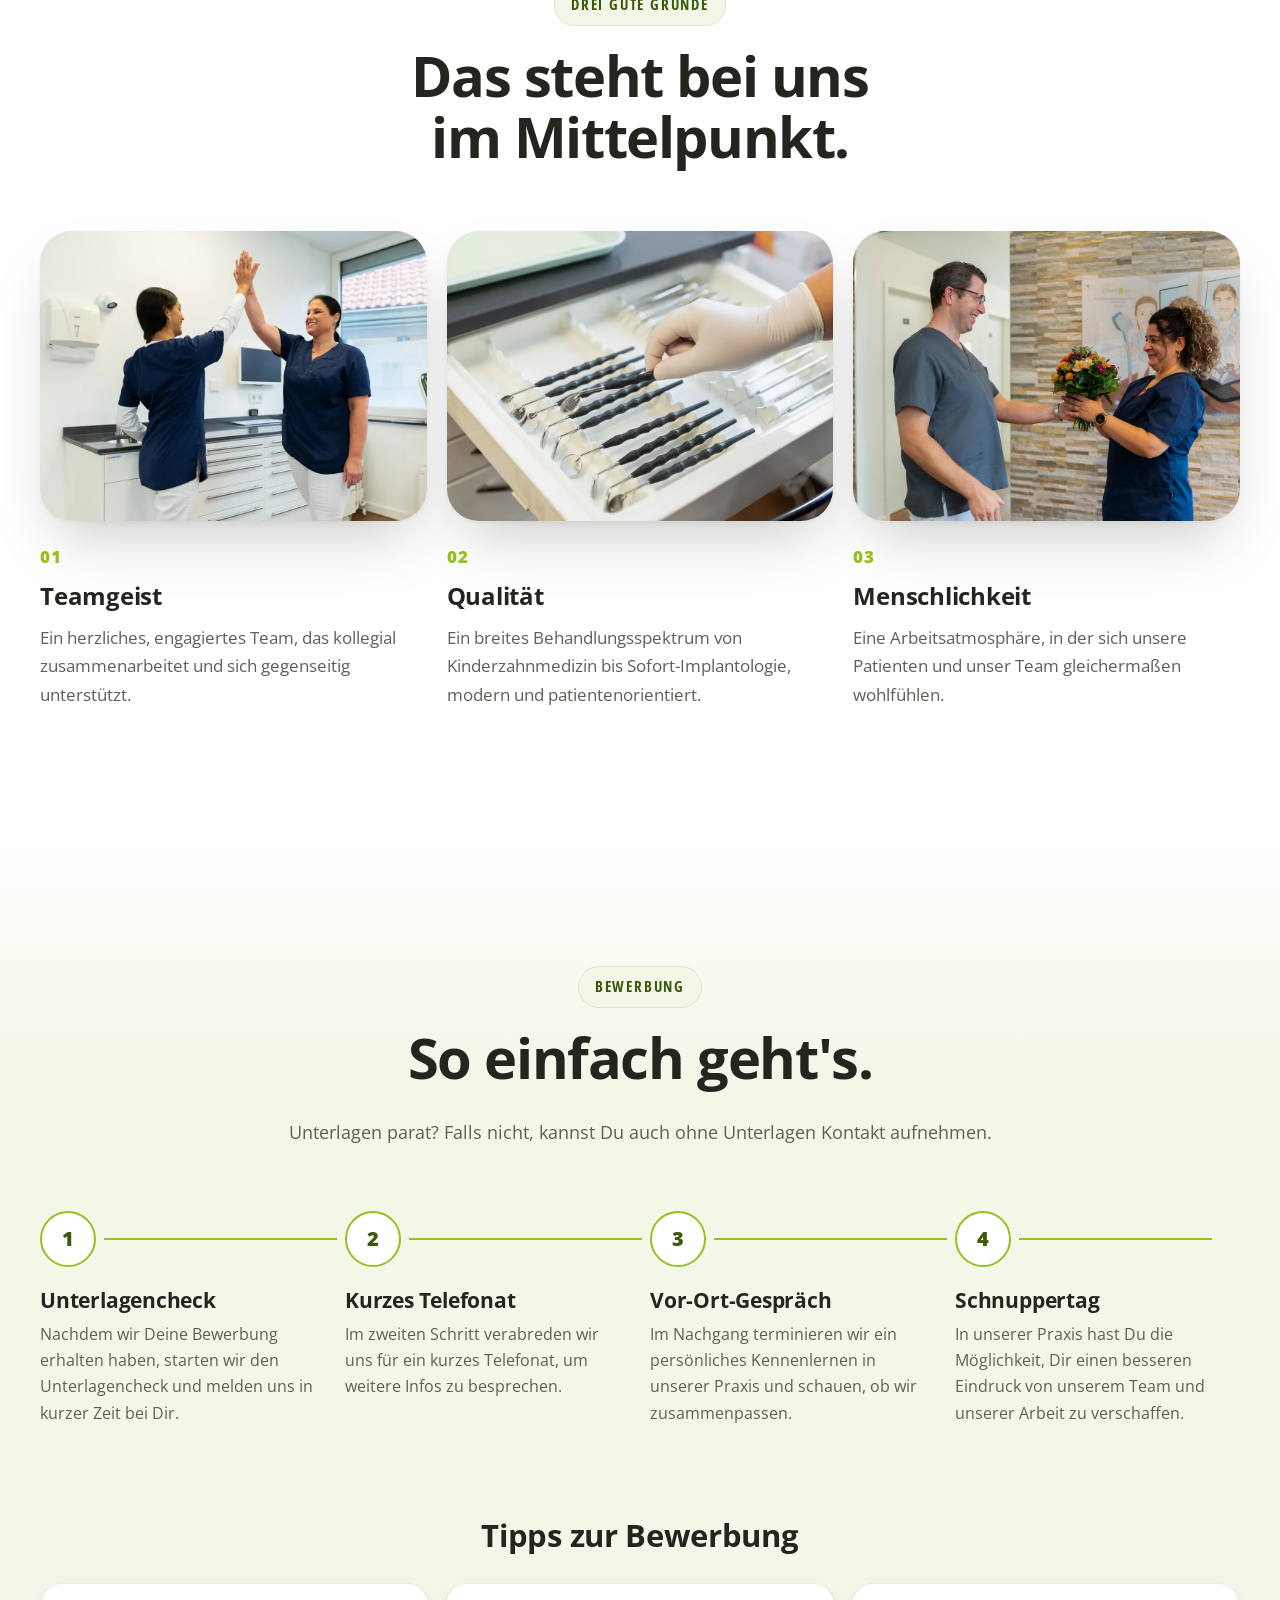
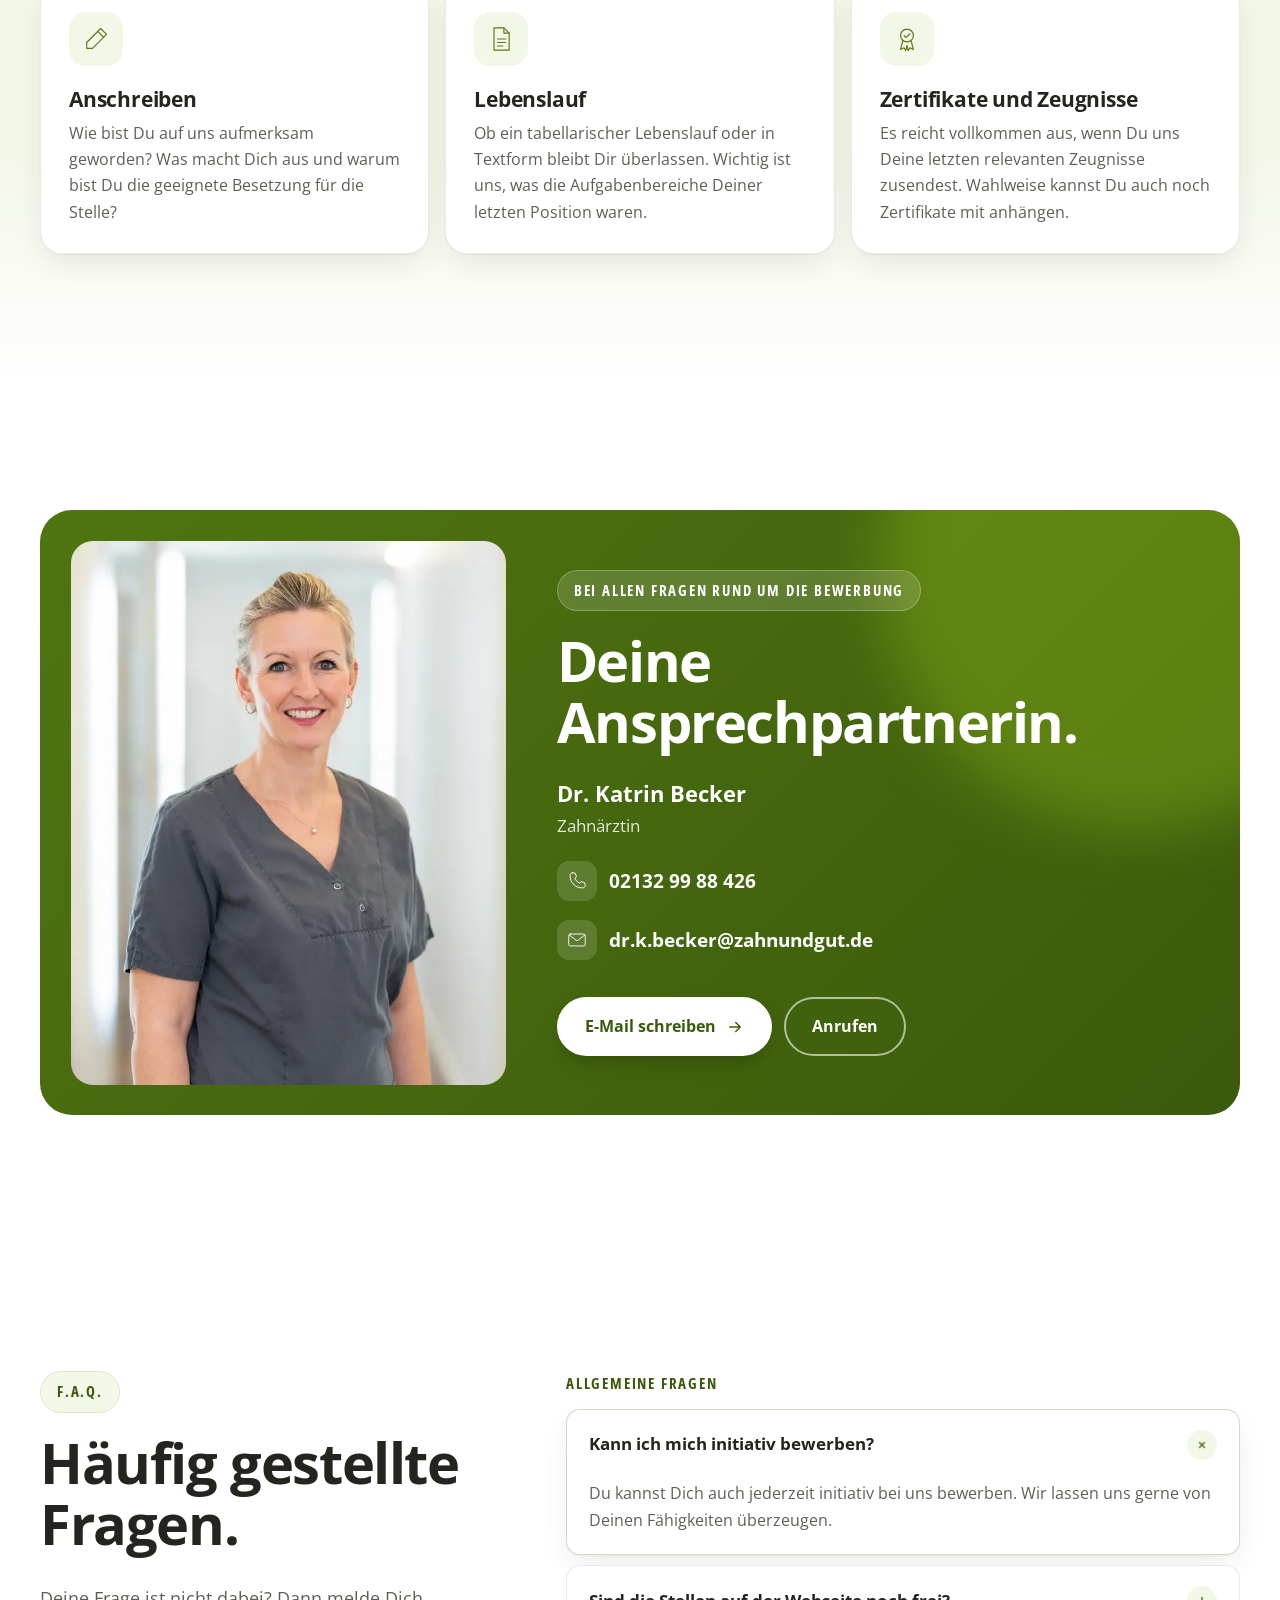
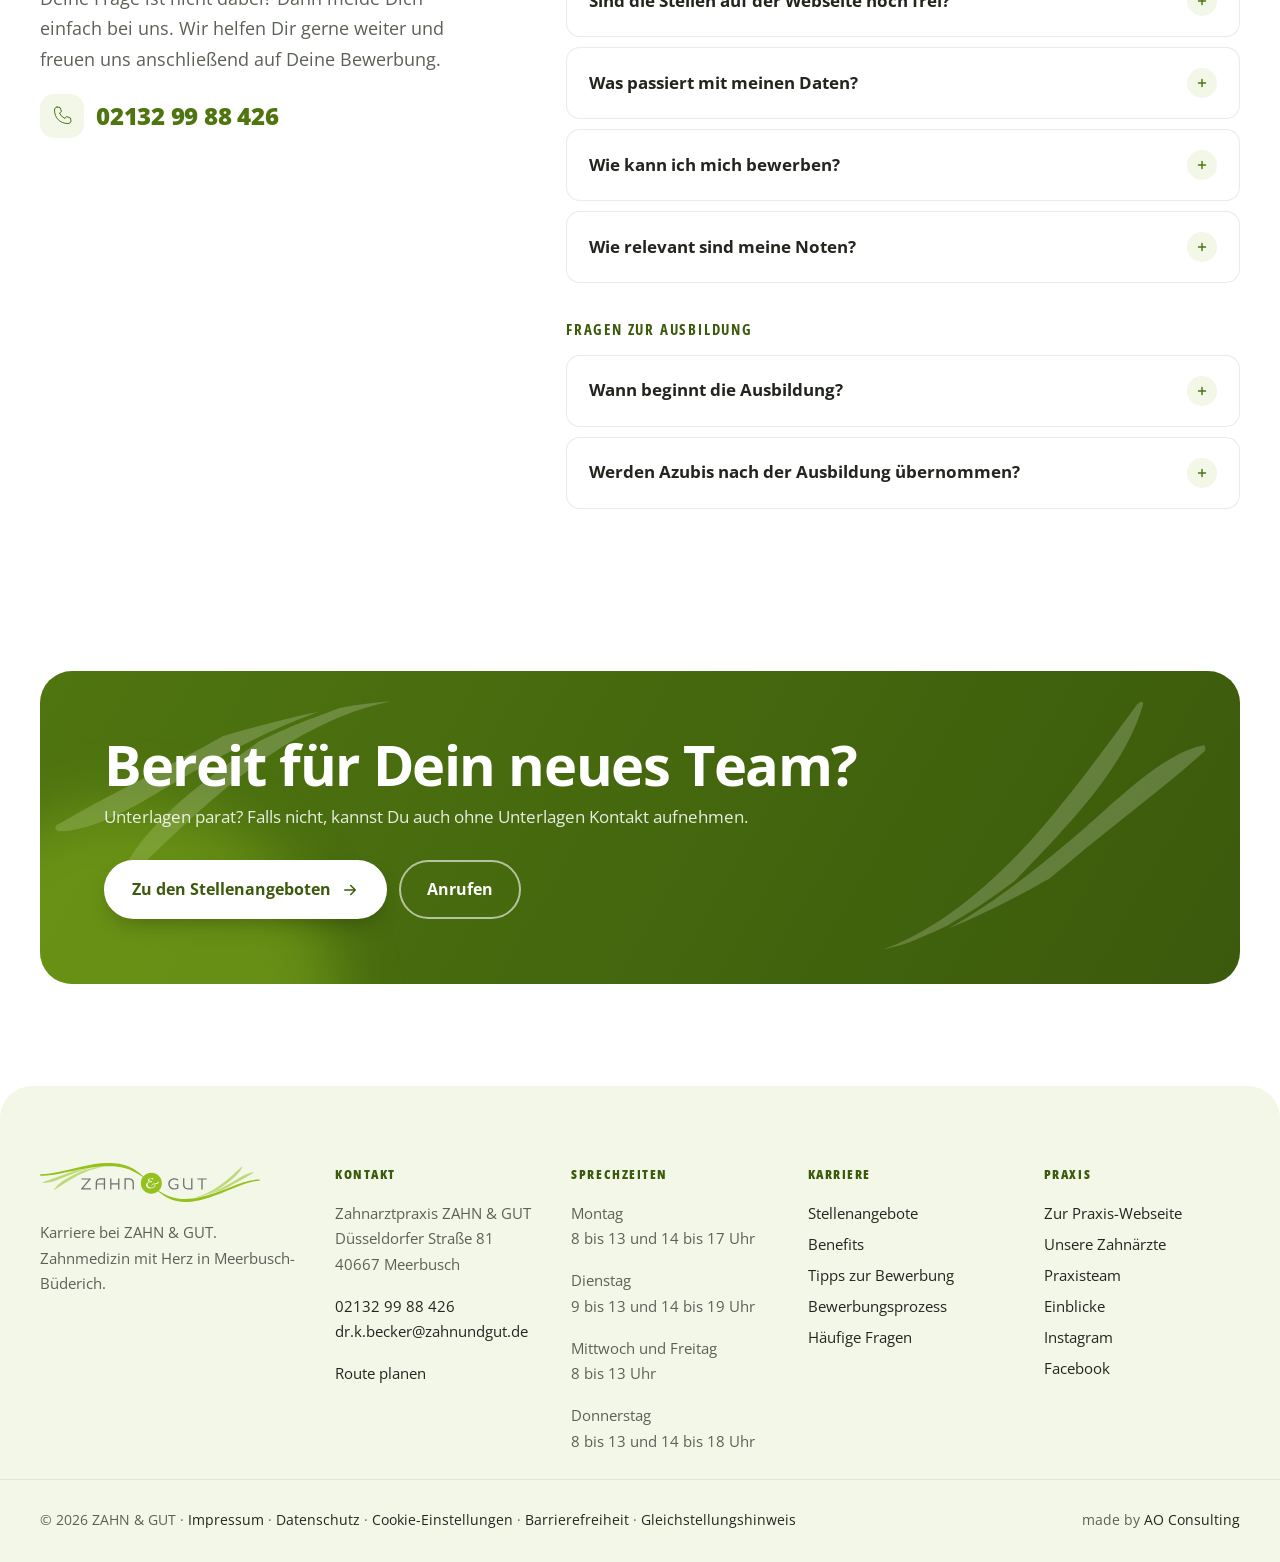
==== commit ef459c4a: "Fuß: unterste Zeile (Impressum bis made by) mit mehr Luft oben und unten (Wunsch Awan) Co-Authored-B" ====
--- a/website/index.html
+++ b/website/index.html
@@ -25,7 +25,7 @@
 <link rel="stylesheet" href="assets/css/barrierefreiheit.css?v=439c8efa">
 <link rel="stylesheet" href="assets/css/stil.css?v=6bf61de2">
 <link rel="stylesheet" href="assets/css/karriere.css?v=ff2c9c4a">
-<link rel="stylesheet" href="assets/css/frisch.css?v=a5c2a181">
+<link rel="stylesheet" href="assets/css/frisch.css?v=c4b7437a">
 <script type="application/ld+json">
 {
   "@context": "https://schema.org",
--- a/website/assets/css/frisch.css
+++ b/website/assets/css/frisch.css
@@ -374,7 +374,9 @@
 .fuss a:hover{color:var(--g-knopf)}
 .fuss-titel{color:var(--g-dunkel);font-stretch:75%;letter-spacing:.12em}
 .fuss-marke img{width:220px}
-.fuss-unten{border-top:1px solid var(--linie)}
+/* Unterste Zeile: .wrap setzt das Innenmaß oben/unten auf 0, deshalb hier ausdrücklich (Awan: zu eng) */
+.fuss .fuss-unten{border-top:1px solid var(--linie);padding-top:28px;padding-bottom:30px;margin-top:8px;align-items:center;row-gap:10px}
+@media (max-width:760px){.fuss .fuss-unten{padding-bottom:100px}}
 .fuss .ein-ausloeser{color:var(--ink)}
 .schnellleiste{background:rgba(255,255,255,.9);backdrop-filter:blur(14px);-webkit-backdrop-filter:blur(14px);border-top:1px solid var(--linie)}
 .schnellleiste a{color:var(--ink)}
